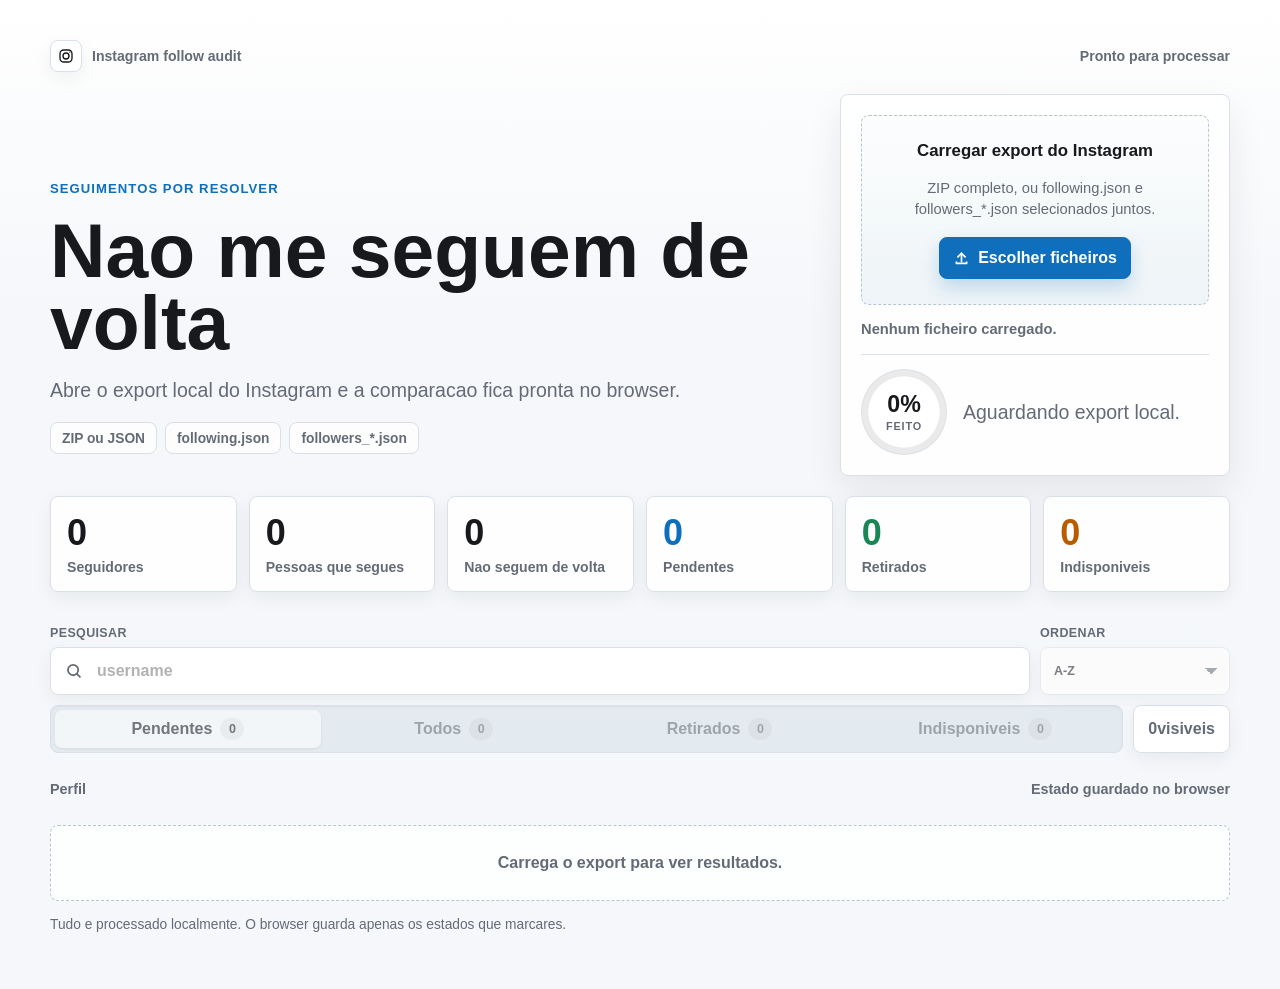
==== nao_me_seguem.html @ 1423e699 "first commit" ====
<!doctype html>
<html lang="pt">
<head>
  <meta charset="utf-8">
  <meta name="viewport" content="width=device-width, initial-scale=1">
  <title>Nao me seguem de volta</title>
  <style>
    :root {
      color-scheme: light;
      --bg: #f5f7fa;
      --surface: #ffffff;
      --surface-soft: #eef4f7;
      --text: #17191c;
      --muted: #646b76;
      --soft: #87909c;
      --border: #d9e0e7;
      --border-strong: #b8c4cf;
      --accent: #0f6fbc;
      --accent-strong: #0a5797;
      --done: #198754;
      --warning: #b85c00;
      --danger: #b42318;
      --shadow: 0 14px 36px rgba(21, 29, 38, 0.08);
      --shadow-soft: 0 6px 18px rgba(21, 29, 38, 0.06);
      --radius: 8px;
      --progress: 0%;
    }

    * {
      box-sizing: border-box;
    }

    html {
      background: var(--bg);
    }

    body {
      margin: 0;
      background:
        linear-gradient(180deg, #ffffff 0%, var(--bg) 310px),
        var(--bg);
      color: var(--text);
      font-family: -apple-system, BlinkMacSystemFont, "Segoe UI", sans-serif;
      text-rendering: optimizeLegibility;
      -webkit-font-smoothing: antialiased;
    }

    main {
      width: min(1180px, calc(100% - 32px));
      margin: 0 auto;
      padding: 22px 0 54px;
    }

    button,
    input,
    select {
      font: inherit;
    }

    button,
    a,
    input,
    select {
      -webkit-tap-highlight-color: transparent;
    }

    button:disabled,
    input:disabled,
    select:disabled {
      cursor: not-allowed;
      opacity: 0.55;
    }

    :focus-visible {
      outline: 3px solid rgba(15, 111, 188, 0.28);
      outline-offset: 3px;
    }

    header {
      display: grid;
      gap: 22px;
      padding: 18px 0 12px;
    }

    h1 {
      max-width: 780px;
      margin: 0;
      font-size: clamp(2.45rem, 6vw, 5.4rem);
      line-height: 0.94;
      letter-spacing: 0;
    }

    .topbar {
      display: flex;
      align-items: center;
      justify-content: space-between;
      gap: 14px;
      color: var(--muted);
      font-size: 0.88rem;
      font-weight: 700;
    }

    .brand {
      display: inline-flex;
      align-items: center;
      gap: 10px;
      min-width: 0;
    }

    .brand-mark {
      width: 32px;
      height: 32px;
      display: grid;
      place-items: center;
      border: 1px solid var(--border);
      border-radius: var(--radius);
      background: var(--surface);
      box-shadow: var(--shadow-soft);
    }

    .brand-mark svg,
    .input-shell svg,
    .checkmark svg,
    .icon-button svg,
    .upload-button svg {
      fill: none;
      stroke: currentColor;
      stroke-linecap: round;
      stroke-linejoin: round;
    }

    .brand-mark svg {
      width: 18px;
      height: 18px;
      stroke-width: 1.8;
      color: var(--text);
    }

    .generated {
      white-space: nowrap;
    }

    .hero-grid {
      display: grid;
      grid-template-columns: minmax(0, 1fr) minmax(300px, 390px);
      gap: 24px;
      align-items: stretch;
    }

    .hero-copy {
      min-width: 0;
      display: grid;
      align-content: end;
      gap: 18px;
      padding: 22px 0;
    }

    .eyebrow {
      margin: 0;
      color: var(--accent);
      font-size: 0.82rem;
      font-weight: 800;
      letter-spacing: 0.08em;
      text-transform: uppercase;
    }

    .subtitle {
      max-width: 700px;
      margin: 0;
      color: var(--muted);
      font-size: clamp(1.02rem, 2vw, 1.22rem);
      line-height: 1.45;
    }

    .source-strip {
      display: flex;
      flex-wrap: wrap;
      gap: 8px;
    }

    .source-pill {
      display: inline-flex;
      align-items: center;
      min-height: 32px;
      border: 1px solid var(--border);
      border-radius: var(--radius);
      padding: 0 11px;
      background: rgba(255, 255, 255, 0.78);
      color: var(--muted);
      font-size: 0.86rem;
      font-weight: 750;
    }

    .upload-panel {
      display: grid;
      gap: 14px;
      align-content: center;
      border: 1px solid var(--border);
      border-radius: var(--radius);
      padding: 20px;
      background: rgba(255, 255, 255, 0.88);
      box-shadow: var(--shadow);
    }

    .upload-zone {
      display: grid;
      place-items: center;
      gap: 12px;
      min-height: 190px;
      border: 1.5px dashed var(--border-strong);
      border-radius: var(--radius);
      padding: 22px;
      background:
        linear-gradient(180deg, rgba(255, 255, 255, 0.86), rgba(238, 244, 247, 0.72)),
        var(--surface-soft);
      text-align: center;
      transition: border-color 160ms ease, background 160ms ease;
    }

    .upload-zone.dragging {
      border-color: var(--accent);
      background:
        linear-gradient(180deg, rgba(245, 250, 255, 0.96), rgba(224, 240, 252, 0.86)),
        var(--surface-soft);
    }

    .upload-title {
      margin: 0;
      color: var(--text);
      font-size: 1.05rem;
      font-weight: 850;
    }

    .upload-note,
    .upload-status {
      margin: 0;
      color: var(--muted);
      font-size: 0.92rem;
      line-height: 1.45;
    }

    .upload-status {
      min-height: 20px;
      font-weight: 750;
    }

    .upload-status.success {
      color: var(--done);
    }

    .upload-status.error {
      color: var(--danger);
    }

    .upload-button,
    .icon-button {
      min-height: 42px;
      display: inline-flex;
      align-items: center;
      justify-content: center;
      gap: 8px;
      border: 1px solid var(--border);
      border-radius: var(--radius);
      padding: 0 13px;
      background: var(--surface);
      color: var(--muted);
      font-weight: 850;
      text-decoration: none;
      cursor: pointer;
      white-space: nowrap;
      transition: transform 150ms ease, background 150ms ease, border-color 150ms ease, color 150ms ease;
    }

    .upload-button.primary,
    .icon-button.primary {
      border-color: var(--accent);
      background: var(--accent);
      color: #ffffff;
      box-shadow: 0 8px 18px rgba(15, 111, 188, 0.22);
    }

    .upload-button:hover,
    .icon-button:hover {
      transform: translateY(-1px);
    }

    .upload-button.primary:hover,
    .upload-button.primary:focus,
    .icon-button.primary:hover,
    .icon-button.primary:focus {
      border-color: var(--accent-strong);
      background: var(--accent-strong);
    }

    .upload-button svg,
    .icon-button svg {
      width: 17px;
      height: 17px;
      stroke-width: 2;
    }

    .file-input {
      position: absolute;
      width: 1px;
      height: 1px;
      overflow: hidden;
      clip: rect(0 0 0 0);
      white-space: nowrap;
    }

    .progress-panel {
      display: grid;
      grid-template-columns: auto 1fr;
      gap: 16px;
      align-items: center;
      border-top: 1px solid var(--border);
      padding-top: 14px;
    }

    .progress-ring {
      width: 86px;
      aspect-ratio: 1;
      display: grid;
      place-items: center;
      border-radius: 50%;
      background:
        radial-gradient(circle at center, var(--surface) 0 58%, transparent 59%),
        conic-gradient(var(--accent) var(--progress), rgba(0, 0, 0, 0.08) 0);
      box-shadow: inset 0 0 0 1px var(--border);
    }

    .progress-ring strong {
      display: block;
      font-size: 1.45rem;
      line-height: 1;
      text-align: center;
    }

    .progress-ring span {
      display: block;
      margin-top: 4px;
      color: var(--muted);
      font-size: 0.68rem;
      font-weight: 850;
      text-align: center;
      text-transform: uppercase;
      letter-spacing: 0.08em;
    }

    .stats {
      display: grid;
      grid-template-columns: repeat(6, minmax(0, 1fr));
      gap: 12px;
      margin: 8px 0 20px;
    }

    .stat {
      border: 1px solid var(--border);
      border-radius: var(--radius);
      padding: 16px;
      background: rgba(255, 255, 255, 0.88);
      box-shadow: var(--shadow-soft);
    }

    .stat strong {
      display: block;
      font-size: clamp(1.55rem, 3vw, 2.25rem);
      line-height: 1.1;
      letter-spacing: 0;
    }

    .stat span {
      display: block;
      margin-top: 6px;
      color: var(--muted);
      font-size: 0.88rem;
      font-weight: 750;
    }

    .stat.pending strong {
      color: var(--accent);
    }

    .stat.done strong {
      color: var(--done);
    }

    .stat.unavailable strong {
      color: var(--warning);
    }

    .workbench {
      display: grid;
      gap: 14px;
    }

    .toolbar {
      position: sticky;
      top: 0;
      z-index: 10;
      display: grid;
      grid-template-columns: minmax(240px, 1fr) minmax(150px, 190px);
      gap: 10px;
      align-items: end;
      padding: 14px 0;
      background: rgba(245, 247, 250, 0.88);
      backdrop-filter: blur(24px) saturate(1.3);
    }

    label {
      min-width: 0;
      display: flex;
      flex-direction: column;
      gap: 7px;
      color: var(--muted);
      font-size: 0.78rem;
      font-weight: 850;
      letter-spacing: 0.03em;
      text-transform: uppercase;
    }

    .input-shell,
    select {
      width: 100%;
      min-height: 48px;
      border: 1px solid var(--border);
      border-radius: var(--radius);
      background: var(--surface);
      box-shadow: var(--shadow-soft);
    }

    .input-shell {
      display: grid;
      grid-template-columns: 22px 1fr;
      gap: 10px;
      align-items: center;
      padding: 0 14px;
    }

    .input-shell svg {
      width: 18px;
      height: 18px;
      stroke-width: 2;
      color: var(--muted);
    }

    input {
      min-width: 0;
      width: 100%;
      min-height: auto;
      border: 0;
      padding: 0;
      background: transparent;
      color: var(--text);
      font-size: 1rem;
      outline: none;
    }

    select {
      appearance: none;
      padding: 0 34px 0 13px;
      color: var(--text);
      background-image:
        linear-gradient(45deg, transparent 50%, var(--muted) 50%),
        linear-gradient(135deg, var(--muted) 50%, transparent 50%);
      background-position:
        calc(100% - 18px) 20px,
        calc(100% - 12px) 20px;
      background-size: 6px 6px, 6px 6px;
      background-repeat: no-repeat;
      font-weight: 750;
      outline: none;
    }

    .input-shell:focus-within,
    select:focus {
      border-color: var(--accent);
      box-shadow: 0 0 0 4px rgba(15, 111, 188, 0.16);
    }

    .filter-bar {
      grid-column: 1 / -1;
      display: grid;
      grid-template-columns: 1fr auto;
      gap: 10px;
      align-items: center;
    }

    .view-tabs {
      min-width: 0;
      display: grid;
      grid-template-columns: repeat(4, minmax(0, 1fr));
      min-height: 48px;
      padding: 4px;
      border: 1px solid var(--border);
      border-radius: var(--radius);
      background: rgba(226, 233, 239, 0.86);
      box-shadow: inset 0 1px 2px rgba(0, 0, 0, 0.05);
    }

    .view-tab {
      min-width: 0;
      display: flex;
      align-items: center;
      justify-content: center;
      gap: 8px;
      border: 0;
      border-radius: 7px;
      padding: 0 10px;
      background: transparent;
      color: var(--muted);
      font-weight: 850;
      cursor: pointer;
    }

    .view-tab strong {
      min-width: 24px;
      min-height: 22px;
      display: inline-flex;
      align-items: center;
      justify-content: center;
      border-radius: 999px;
      padding: 0 7px;
      background: rgba(0, 0, 0, 0.07);
      color: inherit;
      font-size: 0.78rem;
      line-height: 1;
    }

    .view-tab.active {
      background: var(--surface);
      color: var(--text);
      box-shadow: 0 1px 3px rgba(0, 0, 0, 0.12);
    }

    .visible-count {
      align-self: stretch;
      min-height: 48px;
      display: inline-flex;
      align-items: center;
      justify-content: center;
      white-space: nowrap;
      border: 1px solid var(--border);
      border-radius: var(--radius);
      padding: 0 14px;
      background: var(--surface);
      color: var(--muted);
      font-weight: 850;
      box-shadow: var(--shadow-soft);
    }

    .list-header {
      display: flex;
      align-items: center;
      justify-content: space-between;
      gap: 14px;
      color: var(--muted);
      font-size: 0.9rem;
      font-weight: 750;
    }

    .list-header span {
      white-space: nowrap;
    }

    .user-list {
      list-style: none;
      margin: 0;
      padding: 0;
      display: grid;
      gap: 8px;
    }

    .user-card {
      display: grid;
      grid-template-columns: 34px 48px minmax(0, 1fr) auto;
      gap: 12px;
      align-items: center;
      min-height: 78px;
      padding: 13px;
      background: rgba(255, 255, 255, 0.9);
      border: 1px solid var(--border);
      border-radius: var(--radius);
      box-shadow: var(--shadow-soft);
      transition: border-color 160ms ease, background 160ms ease, transform 160ms ease, opacity 160ms ease;
    }

    .user-card:hover {
      border-color: var(--border-strong);
      transform: translateY(-1px);
    }

    .user-card[hidden] {
      display: none;
    }

    .user-card.done,
    .user-card.unavailable {
      background: rgba(246, 248, 250, 0.86);
      opacity: 0.78;
    }

    .done-check {
      position: relative;
      width: 28px;
      height: 28px;
      display: grid;
      place-items: center;
      cursor: pointer;
    }

    .done-check input {
      position: absolute;
      inset: 0;
      opacity: 0;
      cursor: pointer;
    }

    .checkmark {
      width: 28px;
      height: 28px;
      display: grid;
      place-items: center;
      border: 1.5px solid var(--border-strong);
      border-radius: 50%;
      background: var(--surface);
      color: transparent;
      transition: all 160ms ease;
    }

    .checkmark svg {
      width: 18px;
      height: 18px;
      stroke-width: 2.5;
    }

    .done-check input:checked + .checkmark {
      border-color: var(--done);
      background: var(--done);
      color: #ffffff;
    }

    .avatar {
      width: 48px;
      height: 48px;
      display: grid;
      place-items: center;
      border: 1px solid hsla(var(--avatar-hue), 62%, 36%, 0.18);
      border-radius: 50%;
      background:
        linear-gradient(180deg, hsla(var(--avatar-hue), 82%, 94%, 1), hsla(var(--avatar-hue), 66%, 86%, 1));
      color: hsl(var(--avatar-hue), 58%, 30%);
      font-weight: 900;
      box-shadow: inset 0 1px 0 rgba(255, 255, 255, 0.78);
    }

    .user-main {
      min-width: 0;
      display: grid;
      gap: 6px;
    }

    .username-row,
    .meta-row {
      min-width: 0;
      display: flex;
      align-items: center;
      gap: 8px;
    }

    .user-main a {
      min-width: 0;
      overflow-wrap: anywhere;
      color: var(--text);
      font-size: 1.04rem;
      font-weight: 850;
      text-decoration: none;
    }

    .user-main a:hover,
    .user-main a:focus {
      color: var(--accent);
      text-decoration: underline;
    }

    .user-card.done .user-main a,
    .user-card.unavailable .user-main a {
      color: var(--muted);
      text-decoration: line-through;
    }

    .meta-row {
      color: var(--muted);
      font-size: 0.88rem;
      font-weight: 650;
    }

    .meta-dot {
      width: 4px;
      height: 4px;
      flex: 0 0 auto;
      border-radius: 50%;
      background: var(--soft);
    }

    .user-main .status-pill {
      flex: 0 0 auto;
      min-height: 24px;
      display: inline-flex;
      align-items: center;
      justify-content: center;
      border-radius: 999px;
      padding: 0 9px;
      background: rgba(15, 111, 188, 0.1);
      color: var(--accent);
      font-size: 0.76rem;
      font-weight: 900;
    }

    .user-card.done .user-main .status-pill {
      background: rgba(25, 135, 84, 0.12);
      color: var(--done);
    }

    .user-card.unavailable .user-main .status-pill {
      background: rgba(184, 92, 0, 0.12);
      color: var(--warning);
    }

    .actions {
      display: flex;
      justify-content: flex-end;
      gap: 8px;
    }

    .icon-button.ghost:hover,
    .icon-button.ghost:focus {
      border-color: var(--accent);
      color: var(--accent);
    }

    .user-card.unavailable .unavailable-button {
      border-color: rgba(184, 92, 0, 0.3);
      background: rgba(255, 248, 230, 0.9);
      color: var(--warning);
    }

    .empty {
      margin: 0;
      padding: 28px;
      border: 1px dashed var(--border-strong);
      border-radius: var(--radius);
      background: rgba(255, 255, 255, 0.82);
      color: var(--muted);
      font-weight: 750;
      text-align: center;
    }

    .footnote {
      margin: 0;
      color: var(--muted);
      font-size: 0.86rem;
      line-height: 1.45;
    }

    @media (prefers-color-scheme: dark) {
      :root {
        color-scheme: dark;
        --bg: #111416;
        --surface: #202427;
        --surface-soft: #242b2f;
        --text: #f4f6f8;
        --muted: #a2abb4;
        --soft: #7d8790;
        --border: rgba(255, 255, 255, 0.12);
        --border-strong: rgba(255, 255, 255, 0.22);
        --accent: #53a7ef;
        --accent-strong: #2f91df;
        --done: #32d583;
        --warning: #fdb022;
        --danger: #ff8a80;
        --shadow: 0 18px 55px rgba(0, 0, 0, 0.38);
        --shadow-soft: 0 8px 24px rgba(0, 0, 0, 0.26);
      }

      body {
        background:
          linear-gradient(180deg, #1c2124 0%, var(--bg) 300px),
          var(--bg);
      }

      .source-pill,
      .upload-panel,
      .stat,
      .user-card,
      .empty {
        background: rgba(32, 36, 39, 0.86);
      }

      .toolbar {
        background: rgba(17, 20, 22, 0.84);
      }

      .view-tabs {
        background: rgba(48, 55, 60, 0.86);
      }

      .progress-ring {
        background:
          radial-gradient(circle at center, var(--surface) 0 58%, transparent 59%),
          conic-gradient(var(--accent) var(--progress), rgba(255, 255, 255, 0.14) 0);
      }

      .upload-zone {
        background:
          linear-gradient(180deg, rgba(33, 38, 42, 0.86), rgba(28, 34, 38, 0.72)),
          var(--surface-soft);
      }

      .upload-zone.dragging {
        background:
          linear-gradient(180deg, rgba(28, 52, 73, 0.88), rgba(30, 43, 54, 0.86)),
          var(--surface-soft);
      }

      .user-card.done,
      .user-card.unavailable {
        background: rgba(31, 35, 38, 0.86);
      }
    }

    @media (prefers-reduced-motion: reduce) {
      *,
      *::before,
      *::after {
        scroll-behavior: auto !important;
        transition-duration: 0.001ms !important;
        animation-duration: 0.001ms !important;
      }
    }

    @media (max-width: 940px) {
      .hero-grid {
        grid-template-columns: 1fr;
      }

      .stats {
        grid-template-columns: repeat(3, minmax(0, 1fr));
      }
    }

    @media (max-width: 720px) {
      main {
        width: min(100% - 22px, 1180px);
        padding-top: 12px;
      }

      .topbar {
        align-items: flex-start;
        flex-direction: column;
      }

      .hero-copy {
        padding: 8px 0;
      }

      .stats {
        grid-template-columns: repeat(2, minmax(0, 1fr));
      }

      .toolbar {
        grid-template-columns: 1fr;
        padding-top: 10px;
      }

      .filter-bar {
        grid-template-columns: 1fr;
      }

      .view-tabs {
        overflow-x: auto;
        grid-template-columns: repeat(4, minmax(116px, 1fr));
      }

      .user-card {
        grid-template-columns: 34px 44px minmax(0, 1fr);
        align-items: start;
      }

      .actions {
        grid-column: 1 / -1;
        display: grid;
        grid-template-columns: 1fr 1fr;
      }

      .icon-button {
        width: 100%;
      }

      .meta-row {
        flex-wrap: wrap;
      }
    }

    @media (max-width: 430px) {
      .stats {
        grid-template-columns: 1fr;
      }

      .progress-panel {
        grid-template-columns: 1fr;
      }

      .progress-ring {
        margin: 0 auto;
      }

      .user-card {
        grid-template-columns: 32px 1fr;
      }

      .avatar {
        display: none;
      }

      .user-main {
        grid-column: 2;
      }
    }
  </style>
</head>
<body>
  <main>
    <header>
      <div class="topbar">
        <div class="brand">
          <span class="brand-mark" aria-hidden="true">
            <svg viewBox="0 0 24 24" focusable="false">
              <rect x="4" y="4" width="16" height="16" rx="5"></rect>
              <circle cx="12" cy="12" r="4"></circle>
              <path d="M17.2 6.8h.01"></path>
            </svg>
          </span>
          <span>Instagram follow audit</span>
        </div>
        <span class="generated" id="generatedAt">Pronto para processar</span>
      </div>

      <section class="hero-grid" aria-label="Resumo principal">
        <div class="hero-copy">
          <p class="eyebrow">Seguimentos por resolver</p>
          <h1>Nao me seguem de volta</h1>
          <p class="subtitle">Abre o export local do Instagram e a comparacao fica pronta no browser.</p>
          <div class="source-strip" id="sourceStrip" aria-label="Ficheiros usados">
            <span class="source-pill">ZIP ou JSON</span>
            <span class="source-pill">following.json</span>
            <span class="source-pill">followers_*.json</span>
          </div>
        </div>

        <aside class="upload-panel" aria-label="Upload local">
          <div class="upload-zone" id="dropZone">
            <input class="file-input" id="fileInput" type="file" accept=".zip,.json,application/json,application/zip,application/x-zip-compressed" multiple>
            <p class="upload-title">Carregar export do Instagram</p>
            <p class="upload-note">ZIP completo, ou following.json e followers_*.json selecionados juntos.</p>
            <button class="upload-button primary" id="uploadButton" type="button">
              <svg viewBox="0 0 20 20" aria-hidden="true" focusable="false">
                <path d="M10 13.5V3.8"></path>
                <path d="m5.8 8 4.2-4.2L14.2 8"></path>
                <path d="M4 14.2v1.6h12v-1.6"></path>
              </svg>
              <span>Escolher ficheiros</span>
            </button>
          </div>
          <p class="upload-status" id="uploadStatus" aria-live="polite">Nenhum ficheiro carregado.</p>
          <div class="progress-panel" aria-label="Progresso">
            <div class="progress-ring" aria-hidden="true">
              <div>
                <strong id="progressPercent">0%</strong>
                <span>feito</span>
              </div>
            </div>
            <p class="subtitle" id="progressText">Aguardando export local.</p>
          </div>
        </aside>
      </section>
    </header>

    <section class="stats" aria-label="Resumo">
      <div class="stat">
        <strong id="followersCount">0</strong>
        <span>Seguidores</span>
      </div>
      <div class="stat">
        <strong id="followingCount">0</strong>
        <span>Pessoas que segues</span>
      </div>
      <div class="stat">
        <strong id="resultCount">0</strong>
        <span>Nao seguem de volta</span>
      </div>
      <div class="stat pending">
        <strong id="pendingCount">0</strong>
        <span>Pendentes</span>
      </div>
      <div class="stat done">
        <strong id="doneCount">0</strong>
        <span>Retirados</span>
      </div>
      <div class="stat unavailable">
        <strong id="unavailableCount">0</strong>
        <span>Indisponiveis</span>
      </div>
    </section>

    <section class="workbench" aria-label="Lista de perfis">
      <div class="toolbar">
        <label for="search">
          Pesquisar
          <span class="input-shell">
            <svg viewBox="0 0 20 20" aria-hidden="true" focusable="false">
              <circle cx="9" cy="9" r="5.7"></circle>
              <path d="m13.2 13.2 3.4 3.4"></path>
            </svg>
            <input id="search" type="search" placeholder="username" autocomplete="off" disabled>
          </span>
        </label>

        <label for="sort">
          Ordenar
          <select id="sort" disabled>
            <option value="username">A-Z</option>
            <option value="recent">Mais recentes</option>
            <option value="oldest">Mais antigos</option>
          </select>
        </label>

        <div class="filter-bar">
          <div class="view-tabs" role="tablist" aria-label="Filtro de estado">
            <button class="view-tab active" type="button" role="tab" aria-selected="true" data-filter="pending" disabled>
              <span>Pendentes</span>
              <strong id="filterPendingCount">0</strong>
            </button>
            <button class="view-tab" type="button" role="tab" aria-selected="false" data-filter="all" disabled>
              <span>Todos</span>
              <strong id="filterAllCount">0</strong>
            </button>
            <button class="view-tab" type="button" role="tab" aria-selected="false" data-filter="done" disabled>
              <span>Retirados</span>
              <strong id="filterDoneCount">0</strong>
            </button>
            <button class="view-tab" type="button" role="tab" aria-selected="false" data-filter="unavailable" disabled>
              <span>Indisponiveis</span>
              <strong id="filterUnavailableCount">0</strong>
            </button>
          </div>
          <div class="visible-count" aria-live="polite"><span id="visibleCount">0</span> visiveis</div>
        </div>
      </div>

      <div class="list-header">
        <span>Perfil</span>
        <span>Estado guardado no browser</span>
      </div>

      <ol class="user-list" id="userList"></ol>

      <p class="empty" id="emptyState">Carrega o export para ver resultados.</p>
      <p class="footnote" id="footnote">Tudo e processado localmente. O browser guarda apenas os estados que marcares.</p>
    </section>
  </main>

  <script src="vendor/fflate.min.js"></script>
  <script>
    const DELETED_USERNAME_PREFIX = "__deleted__";
    const IG_IGNORED_PATHS = new Set(["accounts", "explore", "p", "reel", "stories", "_u"]);
    const storageKey = "naoMeSeguemEstados:v2";

    const fileInput = document.getElementById("fileInput");
    const uploadButton = document.getElementById("uploadButton");
    const dropZone = document.getElementById("dropZone");
    const uploadStatus = document.getElementById("uploadStatus");
    const generatedAt = document.getElementById("generatedAt");
    const sourceStrip = document.getElementById("sourceStrip");
    const search = document.getElementById("search");
    const sortSelect = document.getElementById("sort");
    const list = document.getElementById("userList");
    const tabs = Array.from(document.querySelectorAll(".view-tab"));
    const visibleCount = document.getElementById("visibleCount");
    const followersCount = document.getElementById("followersCount");
    const followingCount = document.getElementById("followingCount");
    const resultCount = document.getElementById("resultCount");
    const pendingCount = document.getElementById("pendingCount");
    const doneCount = document.getElementById("doneCount");
    const unavailableCount = document.getElementById("unavailableCount");
    const filterPendingCount = document.getElementById("filterPendingCount");
    const filterAllCount = document.getElementById("filterAllCount");
    const filterDoneCount = document.getElementById("filterDoneCount");
    const filterUnavailableCount = document.getElementById("filterUnavailableCount");
    const progressPercent = document.getElementById("progressPercent");
    const progressText = document.getElementById("progressText");
    const emptyState = document.getElementById("emptyState");
    const footnote = document.getElementById("footnote");
    const root = document.documentElement;

    let activeFilter = "pending";
    let savedState = readState();
    let cards = [];
    let totalResultCount = 0;

    function readState() {
      try {
        const value = JSON.parse(localStorage.getItem(storageKey));
        return value && typeof value === "object" ? value : {};
      } catch {
        return {};
      }
    }

    function writeState(state) {
      try {
        localStorage.setItem(storageKey, JSON.stringify(state));
      } catch {
        return;
      }
    }

    function setUploadStatus(message, tone) {
      uploadStatus.textContent = message;
      uploadStatus.classList.toggle("success", tone === "success");
      uploadStatus.classList.toggle("error", tone === "error");
    }

    function setControlsEnabled(enabled) {
      search.disabled = !enabled;
      sortSelect.disabled = !enabled;
      for (const tab of tabs) {
        tab.disabled = !enabled;
      }
    }

    function setSourcePills(labels) {
      sourceStrip.replaceChildren(...labels.map((label) => {
        const pill = document.createElement("span");
        pill.className = "source-pill";
        pill.textContent = label;
        return pill;
      }));
    }

    function fileBaseName(path) {
      return normalizePath(path).split("/").pop() || "";
    }

    function normalizePath(path) {
      return String(path || "").replace(/\\/g, "/").replace(/^\/+/, "");
    }

    function isZipFile(file) {
      const name = file.name.toLowerCase();
      return name.endsWith(".zip") || file.type === "application/zip" || file.type === "application/x-zip-compressed";
    }

    function isJsonFile(file) {
      return file.name.toLowerCase().endsWith(".json") || file.type === "application/json";
    }

    function isFollowersFileName(name) {
      return /^followers_\d+\.json$/i.test(name);
    }

    function isTargetInstagramJsonPath(path) {
      const normalized = normalizePath(path);
      const basename = fileBaseName(normalized);
      const isTargetName = basename.toLowerCase() === "following.json" || isFollowersFileName(basename);

      if (!isTargetName) {
        return false;
      }

      return normalized.includes("connections/followers_and_following/") ||
        normalized.includes("followers_and_following/") ||
        !normalized.includes("/");
    }

    async function filesFromUpload(fileList) {
      const files = Array.from(fileList || []);

      if (!files.length) {
        throw new Error("Nenhum ficheiro selecionado.");
      }

      const zipFiles = files.filter(isZipFile);
      if (zipFiles.length) {
        if (files.length !== 1) {
          throw new Error("Envia o ZIP sozinho, ou seleciona apenas ficheiros JSON.");
        }

        return filesFromZip(zipFiles[0]);
      }

      const jsonFiles = files.filter(isJsonFile);
      if (!jsonFiles.length) {
        throw new Error("Seleciona um ZIP do Instagram ou ficheiros JSON.");
      }

      if (jsonFiles.length !== files.length) {
        throw new Error("Remove ficheiros que nao sejam JSON.");
      }

      return Promise.all(jsonFiles.map(async (file) => ({
        path: file.webkitRelativePath || file.name,
        name: file.name,
        text: await file.text(),
      })));
    }

    async function filesFromZip(file) {
      if (!window.fflate || typeof window.fflate.unzipSync !== "function") {
        throw new Error("O leitor ZIP local nao carregou. Confirma que vendor/fflate.min.js existe.");
      }

      const bytes = new Uint8Array(await file.arrayBuffer());
      const entries = window.fflate.unzipSync(bytes, {
        filter(entry) {
          return isTargetInstagramJsonPath(entry.name);
        },
      });

      const jsonFiles = Object.entries(entries).map(([path, data]) => ({
        path,
        name: fileBaseName(path),
        text: window.fflate.strFromU8(data),
      }));

      if (!jsonFiles.length) {
        throw new Error("Nao encontrei following.json nem followers_*.json dentro do ZIP.");
      }

      return jsonFiles;
    }

    function parseJsonFile(file) {
      try {
        return JSON.parse(file.text);
      } catch {
        throw new Error(fileBaseName(file.path) + " nao e JSON valido.");
      }
    }

    function parseInstagramFiles(files) {
      const followingFiles = files.filter((file) => fileBaseName(file.path).toLowerCase() === "following.json");
      const followersFiles = files.filter((file) => isFollowersFileName(fileBaseName(file.path)));

      if (!followingFiles.length) {
        throw new Error("following.json nao encontrado.");
      }

      if (!followersFiles.length) {
        throw new Error("followers_*.json nao encontrado.");
      }

      const following = loadFollowing(parseJsonFile(followingFiles[0]));
      const followers = new Map();

      for (const file of followersFiles.sort((a, b) => normalizePath(a.path).localeCompare(normalizePath(b.path)))) {
        mergeUsers(followers, loadFollowers(parseJsonFile(file)));
      }

      const rawNotFollowingBack = Array.from(following.keys())
        .filter((username) => !followers.has(username))
        .sort((a, b) => a.localeCompare(b));
      const usernames = rawNotFollowingBack.filter((username) => !isProbablyUnavailable(username));
      const skippedUnavailableCount = rawNotFollowingBack.length - usernames.length;

      return {
        followersCount: followers.size,
        followingCount: following.size,
        users: usernames.map((username) => following.get(username)),
        skippedUnavailableCount,
        files: {
          following: followingFiles[0],
          followers: followersFiles,
        },
      };
    }

    function loadFollowers(data) {
      const followers = new Map();

      if (Array.isArray(data)) {
        mergeUsers(followers, extractUsersFromEntries(data));
      } else if (data && typeof data === "object") {
        for (const value of Object.values(data)) {
          mergeUsers(followers, extractUsersFromEntries(value));
        }
      }

      return followers;
    }

    function loadFollowing(data) {
      if (data && typeof data === "object" && !Array.isArray(data)) {
        return extractUsersFromEntries(data.relationships_following);
      }

      return extractUsersFromEntries(data);
    }

    function mergeUsers(target, source) {
      for (const [username, user] of source) {
        target.set(username, user);
      }
    }

    function extractUsersFromEntries(entries) {
      const users = new Map();

      if (!Array.isArray(entries)) {
        return users;
      }

      for (const entry of entries) {
        if (!entry || typeof entry !== "object") {
          continue;
        }

        const title = entry.title;
        const stringListData = entry.string_list_data;
        if (!Array.isArray(stringListData) || !stringListData.length) {
          continue;
        }

        for (const item of stringListData) {
          if (!item || typeof item !== "object") {
            continue;
          }

          const username = normalizeUsername(item.value, title, item.href);
          if (!username) {
            continue;
          }

          users.set(username, {
            username,
            href: profileUrl(username, item.href),
            timestamp: timestampFromItem(item),
          });
        }
      }

      return users;
    }

    function normalizeUsername(...values) {
      for (const value of values) {
        if (typeof value !== "string" || !value.trim()) {
          continue;
        }

        let raw = value.trim();
        if (raw.includes("instagram.com")) {
          raw = usernameFromUrl(raw) || "";
        }

        raw = raw.trim().replace(/^@+/, "").replace(/^\/+|\/+$/g, "");
        if (!raw) {
          continue;
        }

        raw = decodeUriComponentSafe(raw).split("?")[0].split("#")[0].replace(/^\/+|\/+$/g, "").toLowerCase();

        if (!raw || IG_IGNORED_PATHS.has(raw)) {
          continue;
        }

        return raw;
      }

      return null;
    }

    function usernameFromUrl(url) {
      try {
        const parsed = new URL(url.trim());
        if (!parsed.hostname.endsWith("instagram.com")) {
          return null;
        }

        const parts = parsed.pathname
          .split("/")
          .map((part) => decodeUriComponentSafe(part))
          .filter(Boolean);

        if (!parts.length) {
          return null;
        }

        if (parts[0] === "_u" && parts.length > 1) {
          return parts[1];
        }

        return parts[0];
      } catch {
        return null;
      }
    }

    function profileUrl(username, href) {
      if (typeof href === "string" && href.includes("instagram.com")) {
        const usernameFromHref = normalizeUsername(href);
        if (usernameFromHref === username) {
          return "https://www.instagram.com/" + encodeURIComponent(username) + "/";
        }
      }

      return "https://www.instagram.com/" + encodeURIComponent(username) + "/";
    }

    function timestampFromItem(item) {
      return Number.isInteger(item.timestamp) ? item.timestamp : null;
    }

    function decodeUriComponentSafe(value) {
      try {
        return decodeURIComponent(value);
      } catch {
        return value;
      }
    }

    function isProbablyUnavailable(username) {
      return username.startsWith(DELETED_USERNAME_PREFIX);
    }

    function avatarLabel(username) {
      for (const char of username) {
        if (/^[a-z0-9]$/i.test(char)) {
          return char.toUpperCase();
        }
      }

      return "#";
    }

    function avatarHue(username) {
      let total = 0;
      for (let index = 0; index < username.length; index += 1) {
        total += (index + 1) * username.charCodeAt(index);
      }
      return total % 360;
    }

    function formatDate(timestamp) {
      if (timestamp === null || timestamp === undefined) {
        return "Data desconhecida";
      }

      const date = new Date(timestamp * 1000);
      if (Number.isNaN(date.getTime())) {
        return "Data desconhecida";
      }

      return date.toLocaleDateString("pt-PT", {
        day: "2-digit",
        month: "2-digit",
        year: "numeric",
      });
    }

    function escapeHtml(value) {
      return String(value)
        .replaceAll("&", "&amp;")
        .replaceAll("<", "&lt;")
        .replaceAll(">", "&gt;")
        .replaceAll('"', "&quot;")
        .replaceAll("'", "&#039;");
    }

    function renderResults(dataset) {
      totalResultCount = dataset.users.length;
      followersCount.textContent = dataset.followersCount;
      followingCount.textContent = dataset.followingCount;
      resultCount.textContent = totalResultCount;
      search.value = "";
      sortSelect.value = "username";
      activeFilter = "pending";
      resetTabs();

      list.replaceChildren();
      const fragment = document.createDocumentFragment();
      dataset.users.forEach((user, index) => {
        fragment.appendChild(createUserCard(user, index + 1));
      });
      list.appendChild(fragment);
      cards = Array.from(list.querySelectorAll(".user-card"));

      setControlsEnabled(cards.length > 0);
      hydrateState();
      sortUsers();
      filterUsers();

      const followerLabel = dataset.files.followers.length === 1
        ? "1 followers_*.json"
        : dataset.files.followers.length + " followers_*.json";
      setSourcePills([
        fileBaseName(dataset.files.following.path),
        followerLabel,
        dataset.skippedUnavailableCount + " apagadas removidas",
      ]);
      generatedAt.textContent = "Processado em " + new Date().toLocaleString("pt-PT", {
        day: "2-digit",
        month: "2-digit",
        year: "numeric",
        hour: "2-digit",
        minute: "2-digit",
      });
      footnote.textContent = "Contas apagadas removidas automaticamente: " + dataset.skippedUnavailableCount + ".";
    }

    function createUserCard(user, index) {
      const li = document.createElement("li");
      const username = user.username;
      const timestamp = user.timestamp || 0;
      const href = user.href;
      li.className = "user-card";
      li.dataset.username = username;
      li.dataset.timestamp = String(timestamp);
      li.style.setProperty("--avatar-hue", avatarHue(username));

      li.innerHTML = `
        <label class="done-check">
          <input class="done-checkbox" type="checkbox" data-action="done" aria-label="Marcar @${escapeHtml(username)} como retirado">
          <span class="checkmark" aria-hidden="true">
            <svg viewBox="0 0 18 18" focusable="false">
              <path d="M4.2 9.3 7.5 12.6 13.9 5.5"></path>
            </svg>
          </span>
        </label>

        <div class="avatar" aria-hidden="true">${escapeHtml(avatarLabel(username))}</div>

        <div class="user-main">
          <div class="username-row">
            <a href="${escapeHtml(href)}" target="_blank" rel="noreferrer">@${escapeHtml(username)}</a>
            <span class="status-pill">Pendente</span>
          </div>
          <div class="meta-row">
            <span>Seguido desde ${escapeHtml(formatDate(user.timestamp))}</span>
            <span class="meta-dot" aria-hidden="true"></span>
            <span>#${index}</span>
          </div>
        </div>

        <div class="actions">
          <a class="icon-button primary" href="${escapeHtml(href)}" target="_blank" rel="noreferrer" aria-label="Abrir @${escapeHtml(username)} no Instagram">
            <svg viewBox="0 0 20 20" aria-hidden="true" focusable="false">
              <path d="M7.5 4.8h7.7v7.7"></path>
              <path d="M15 5 6.2 13.8"></path>
              <path d="M13.9 15.3H4.7V6.1"></path>
            </svg>
            <span>Abrir</span>
          </a>
          <button class="icon-button ghost unavailable-button" type="button" data-action="unavailable" aria-pressed="false">
            <svg viewBox="0 0 20 20" aria-hidden="true" focusable="false">
              <path d="M10 6.2v4.4"></path>
              <path d="M10 13.8h.01"></path>
              <path d="M10 2.9 18 17H2Z"></path>
            </svg>
            <span>Erro</span>
          </button>
        </div>
      `;

      return li;
    }

    function resetTabs() {
      for (const tab of tabs) {
        const isActive = tab.dataset.filter === activeFilter;
        tab.classList.toggle("active", isActive);
        tab.setAttribute("aria-selected", String(isActive));
      }
    }

    function stateFor(card) {
      return savedState[card.dataset.username] || "pending";
    }

    function setCardState(card, nextState) {
      const username = card.dataset.username;

      if (nextState === "pending") {
        delete savedState[username];
      } else {
        savedState[username] = nextState;
      }

      writeState(savedState);
      applyCardState(card, nextState);
      filterUsers();
    }

    function applyCardState(card, cardState) {
      card.classList.toggle("done", cardState === "done");
      card.classList.toggle("unavailable", cardState === "unavailable");

      const doneCheckbox = card.querySelector('[data-action="done"]');
      const unavailableButton = card.querySelector('[data-action="unavailable"]');
      const statusPill = card.querySelector(".status-pill");

      doneCheckbox.checked = cardState === "done";
      unavailableButton.querySelector("span").textContent = cardState === "unavailable" ? "Pendente" : "Erro";
      unavailableButton.setAttribute("aria-pressed", String(cardState === "unavailable"));

      if (cardState === "done") {
        statusPill.textContent = "Retirado";
      } else if (cardState === "unavailable") {
        statusPill.textContent = "Indisponivel";
      } else {
        statusPill.textContent = "Pendente";
      }
    }

    function hydrateState() {
      for (const card of cards) {
        applyCardState(card, stateFor(card));
      }
    }

    function counts() {
      let pending = 0;
      let done = 0;
      let unavailable = 0;

      for (const card of cards) {
        const cardState = stateFor(card);
        if (cardState === "done") {
          done += 1;
        } else if (cardState === "unavailable") {
          unavailable += 1;
        } else {
          pending += 1;
        }
      }

      return { pending, done, unavailable };
    }

    function updateSummary() {
      const current = counts();
      const finished = current.done + current.unavailable;
      const progress = totalResultCount === 0 ? 0 : Math.round((finished / totalResultCount) * 100);

      pendingCount.textContent = current.pending;
      doneCount.textContent = current.done;
      unavailableCount.textContent = current.unavailable;
      filterPendingCount.textContent = current.pending;
      filterAllCount.textContent = totalResultCount;
      filterDoneCount.textContent = current.done;
      filterUnavailableCount.textContent = current.unavailable;
      progressPercent.textContent = progress + "%";

      if (cards.length === 0 && totalResultCount === 0) {
        progressText.textContent = "Aguardando export local.";
      } else if (current.pending === 0) {
        progressText.textContent = "Nao ha perfis pendentes.";
      } else if (current.pending === 1) {
        progressText.textContent = "Ainda tens 1 perfil pendente.";
      } else {
        progressText.textContent = "Ainda tens " + current.pending + " perfis pendentes.";
      }

      root.style.setProperty("--progress", progress + "%");
    }

    function sortUsers() {
      const mode = sortSelect.value;
      const ordered = cards.slice().sort((a, b) => {
        if (mode === "recent") {
          return Number(b.dataset.timestamp) - Number(a.dataset.timestamp);
        }

        if (mode === "oldest") {
          return Number(a.dataset.timestamp) - Number(b.dataset.timestamp);
        }

        return a.dataset.username.localeCompare(b.dataset.username);
      });

      for (const card of ordered) {
        list.appendChild(card);
      }
    }

    function filterUsers() {
      const query = search.value.trim().toLowerCase();
      let visible = 0;

      for (const card of cards) {
        const username = card.dataset.username || "";
        const cardState = stateFor(card);
        const matchesQuery = username.includes(query);
        const matchesFilter =
          activeFilter === "all" ||
          (activeFilter === "pending" && cardState === "pending") ||
          (activeFilter === "done" && cardState === "done") ||
          (activeFilter === "unavailable" && cardState === "unavailable");
        const isVisible = matchesQuery && matchesFilter;

        card.hidden = !isVisible;
        if (isVisible) {
          visible += 1;
        }
      }

      visibleCount.textContent = visible;
      if (cards.length === 0) {
        emptyState.textContent = totalResultCount === 0 ? "Carrega o export para ver resultados." : "A lista esta vazia.";
      } else {
        emptyState.textContent = "Nao ha resultados para essa pesquisa ou filtro.";
      }
      emptyState.style.display = visible === 0 ? "block" : "none";
      updateSummary();
    }

    async function handleUpload(fileList) {
      setUploadStatus("A processar ficheiros localmente...", "");
      uploadButton.disabled = true;

      try {
        const files = await filesFromUpload(fileList);
        const dataset = parseInstagramFiles(files);
        renderResults(dataset);
        setUploadStatus("Resultado pronto: " + dataset.users.length + " perfis encontrados.", "success");
      } catch (error) {
        setUploadStatus(error.message || "Nao foi possivel processar os ficheiros.", "error");
      } finally {
        uploadButton.disabled = false;
        fileInput.value = "";
      }
    }

    uploadButton.addEventListener("click", () => fileInput.click());
    fileInput.addEventListener("change", () => handleUpload(fileInput.files));

    for (const eventName of ["dragenter", "dragover"]) {
      dropZone.addEventListener(eventName, (event) => {
        event.preventDefault();
        dropZone.classList.add("dragging");
      });
    }

    for (const eventName of ["dragleave", "drop"]) {
      dropZone.addEventListener(eventName, (event) => {
        event.preventDefault();
        dropZone.classList.remove("dragging");
      });
    }

    dropZone.addEventListener("drop", (event) => {
      handleUpload(event.dataTransfer.files);
    });

    list.addEventListener("click", (event) => {
      const unavailableButton = event.target.closest("button[data-action='unavailable']");
      if (!unavailableButton) {
        return;
      }

      const card = unavailableButton.closest(".user-card");
      const nextState = stateFor(card) === "unavailable" ? "pending" : "unavailable";
      setCardState(card, nextState);
    });

    list.addEventListener("change", (event) => {
      if (!event.target.matches("[data-action='done']")) {
        return;
      }

      const card = event.target.closest(".user-card");
      setCardState(card, event.target.checked ? "done" : "pending");
    });

    for (const tab of tabs) {
      tab.addEventListener("click", () => {
        activeFilter = tab.dataset.filter;
        resetTabs();
        filterUsers();
      });
    }

    search.addEventListener("input", filterUsers);
    sortSelect.addEventListener("change", () => {
      sortUsers();
      filterUsers();
    });

    updateSummary();
  </script>
</body>
</html>
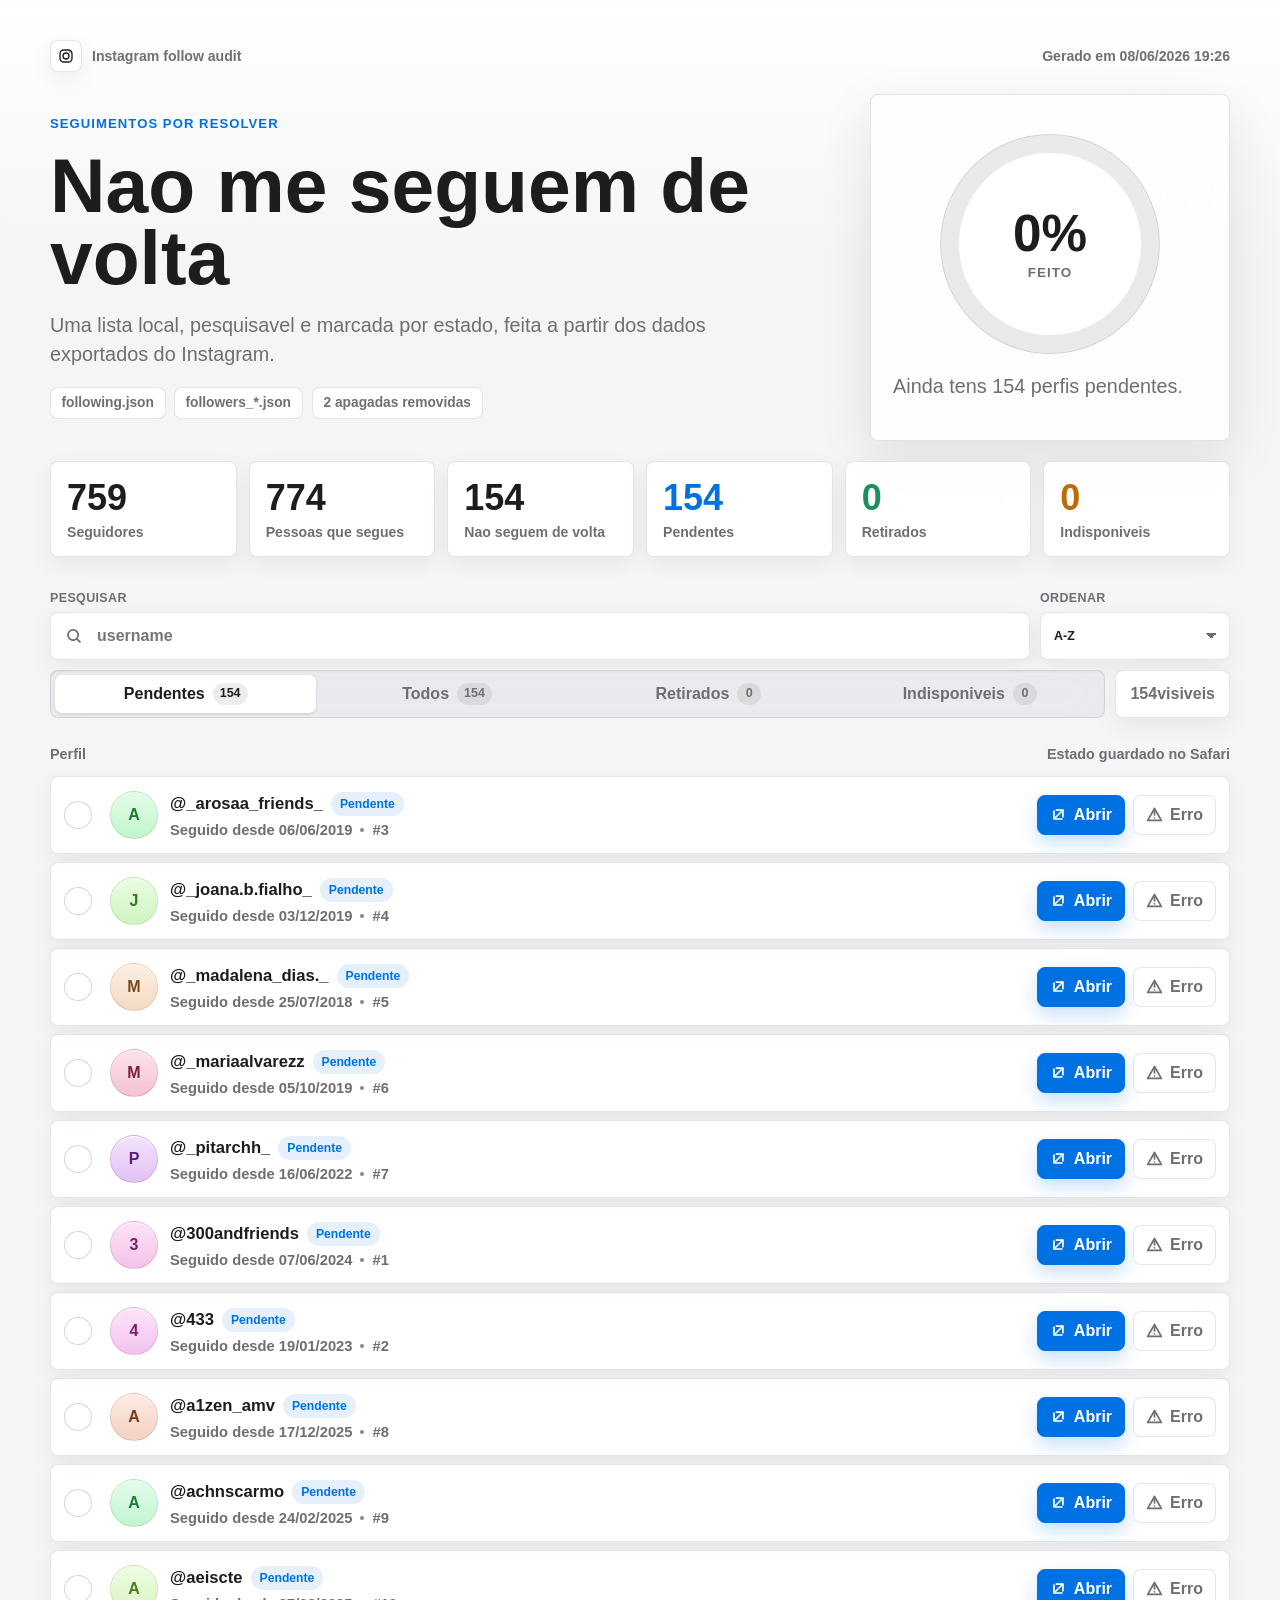
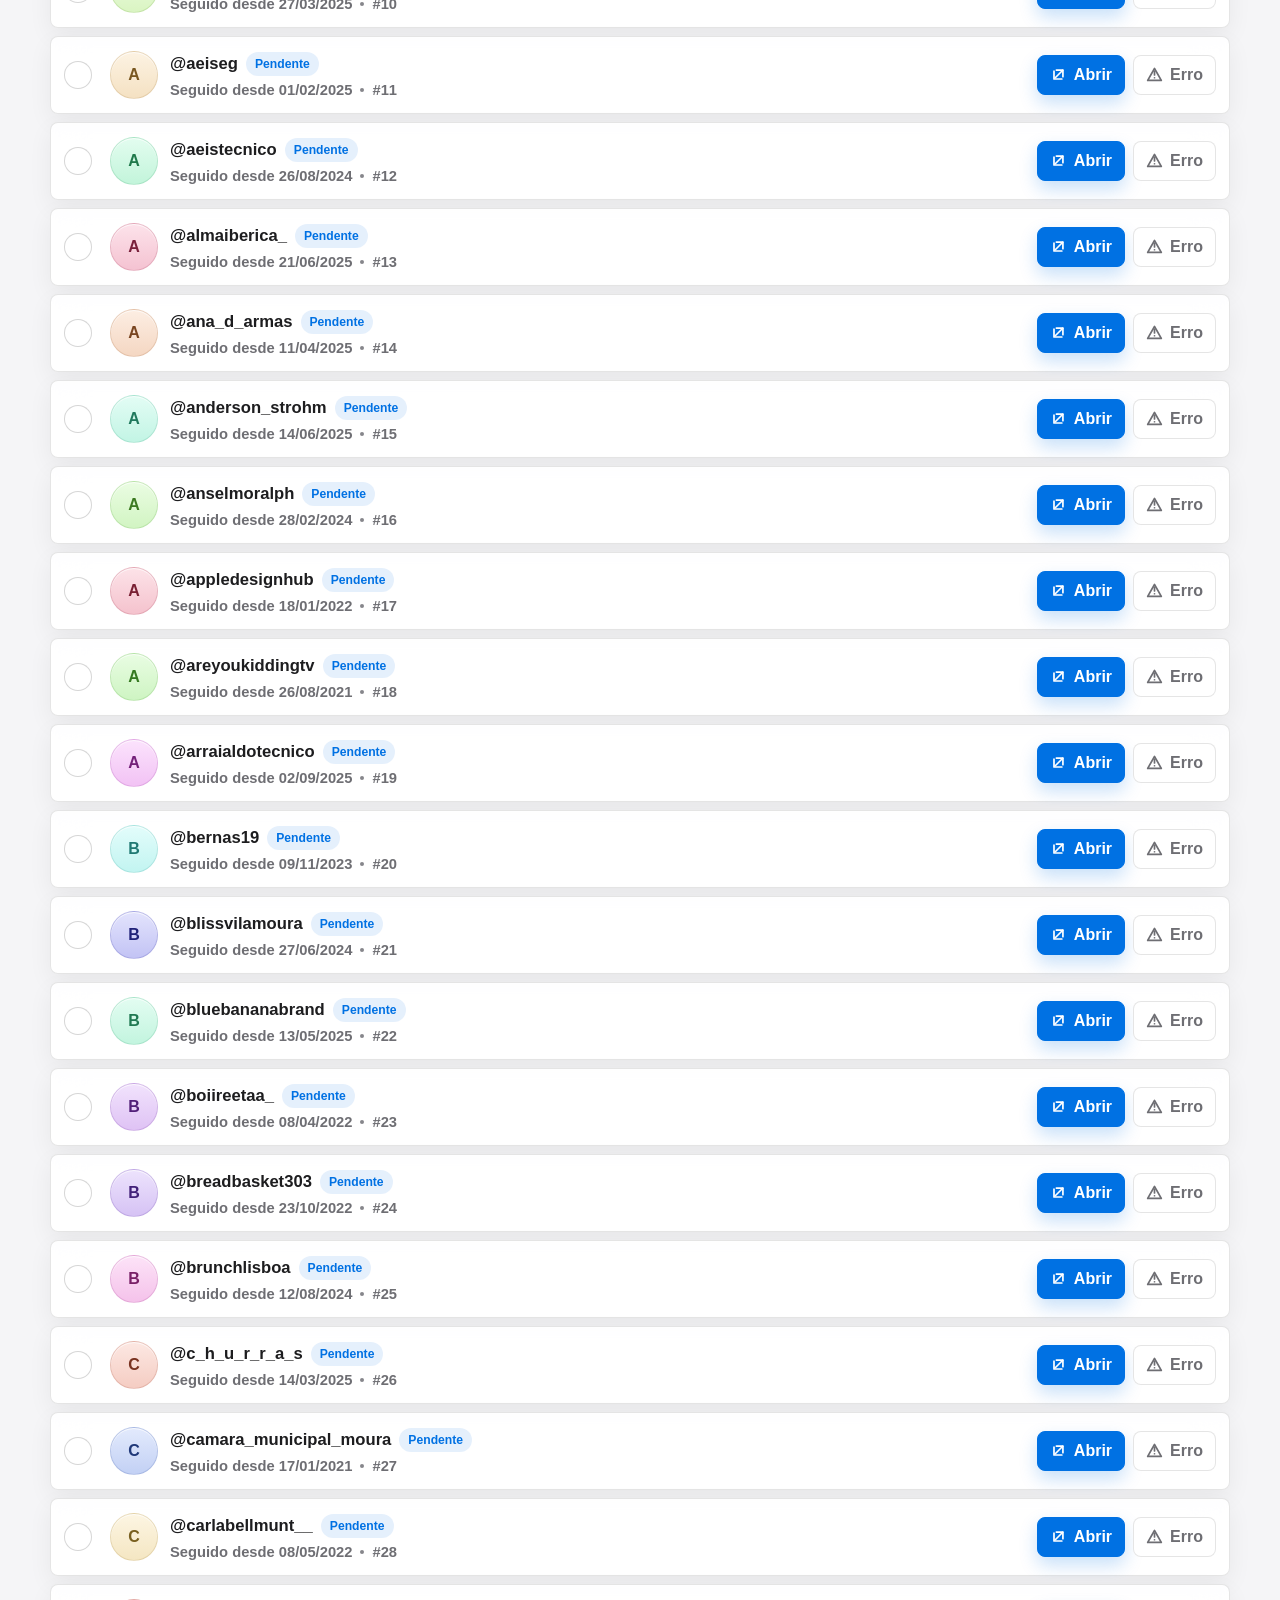
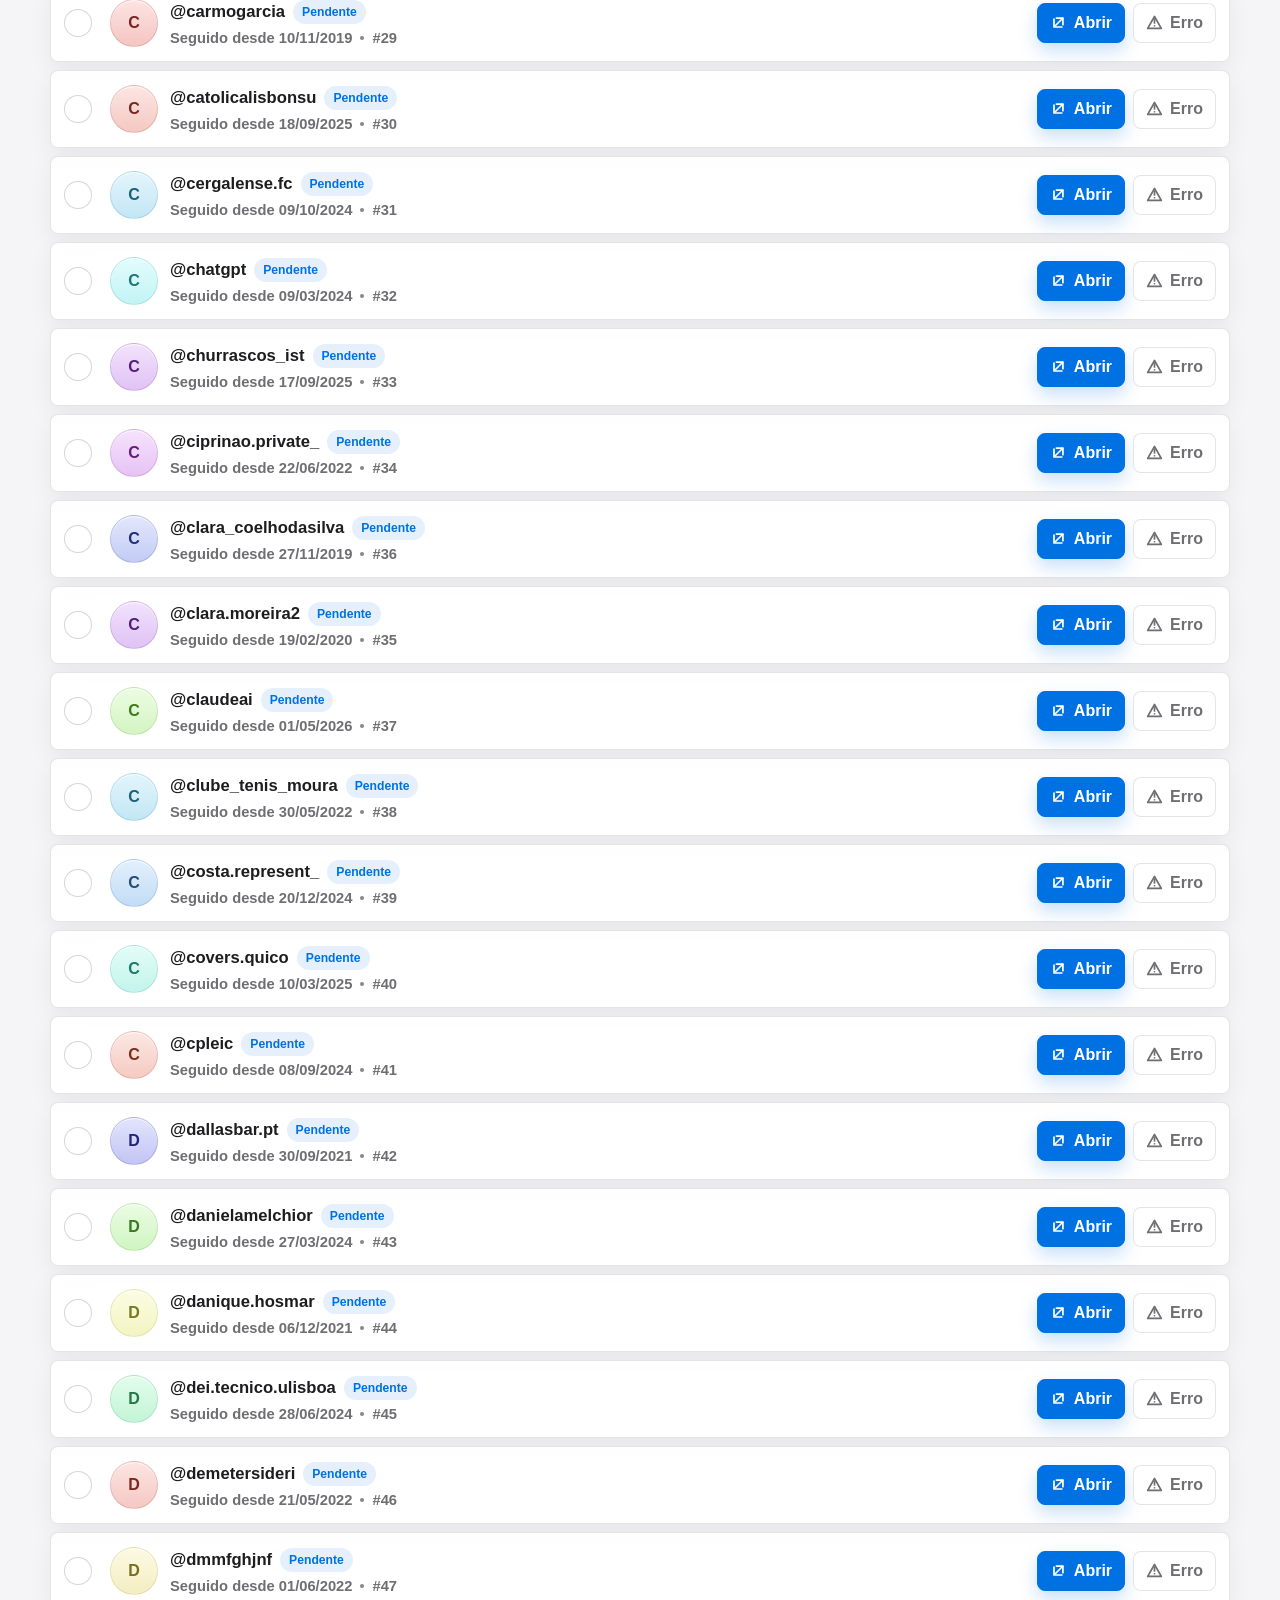
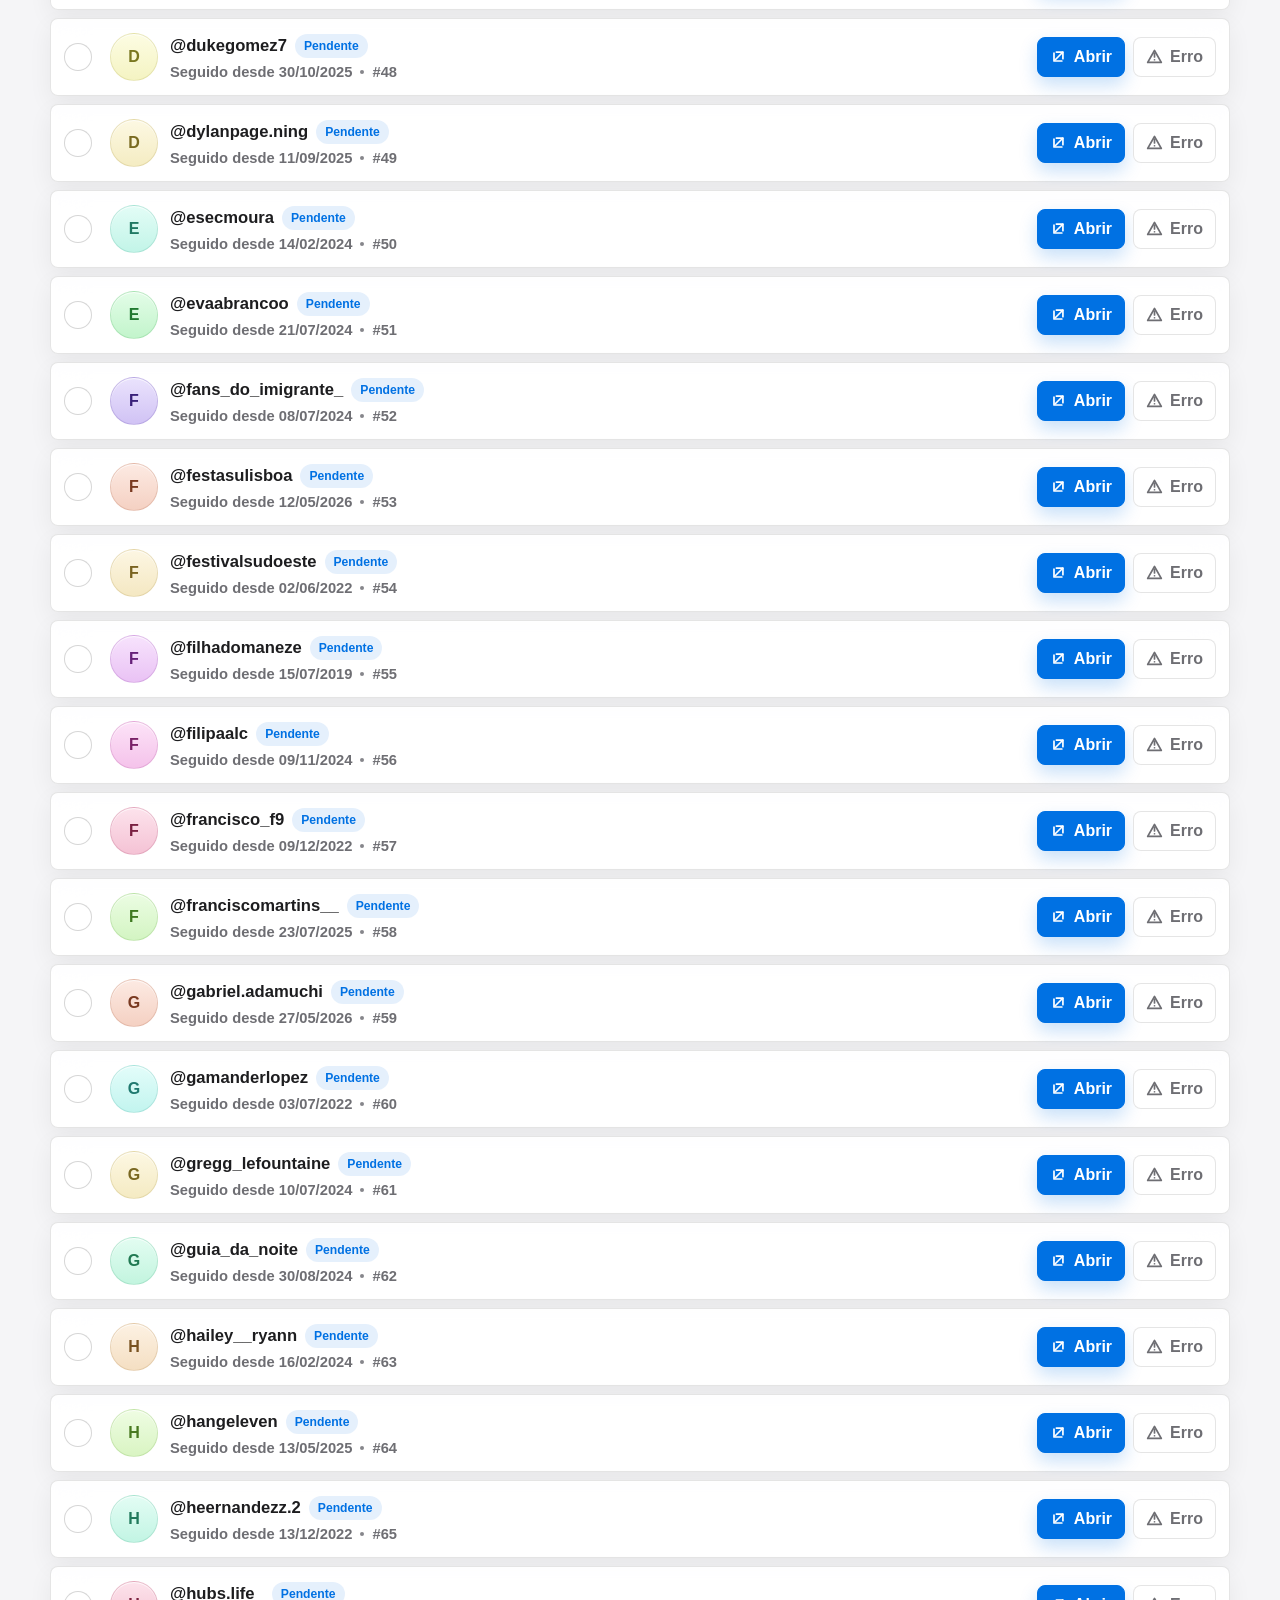
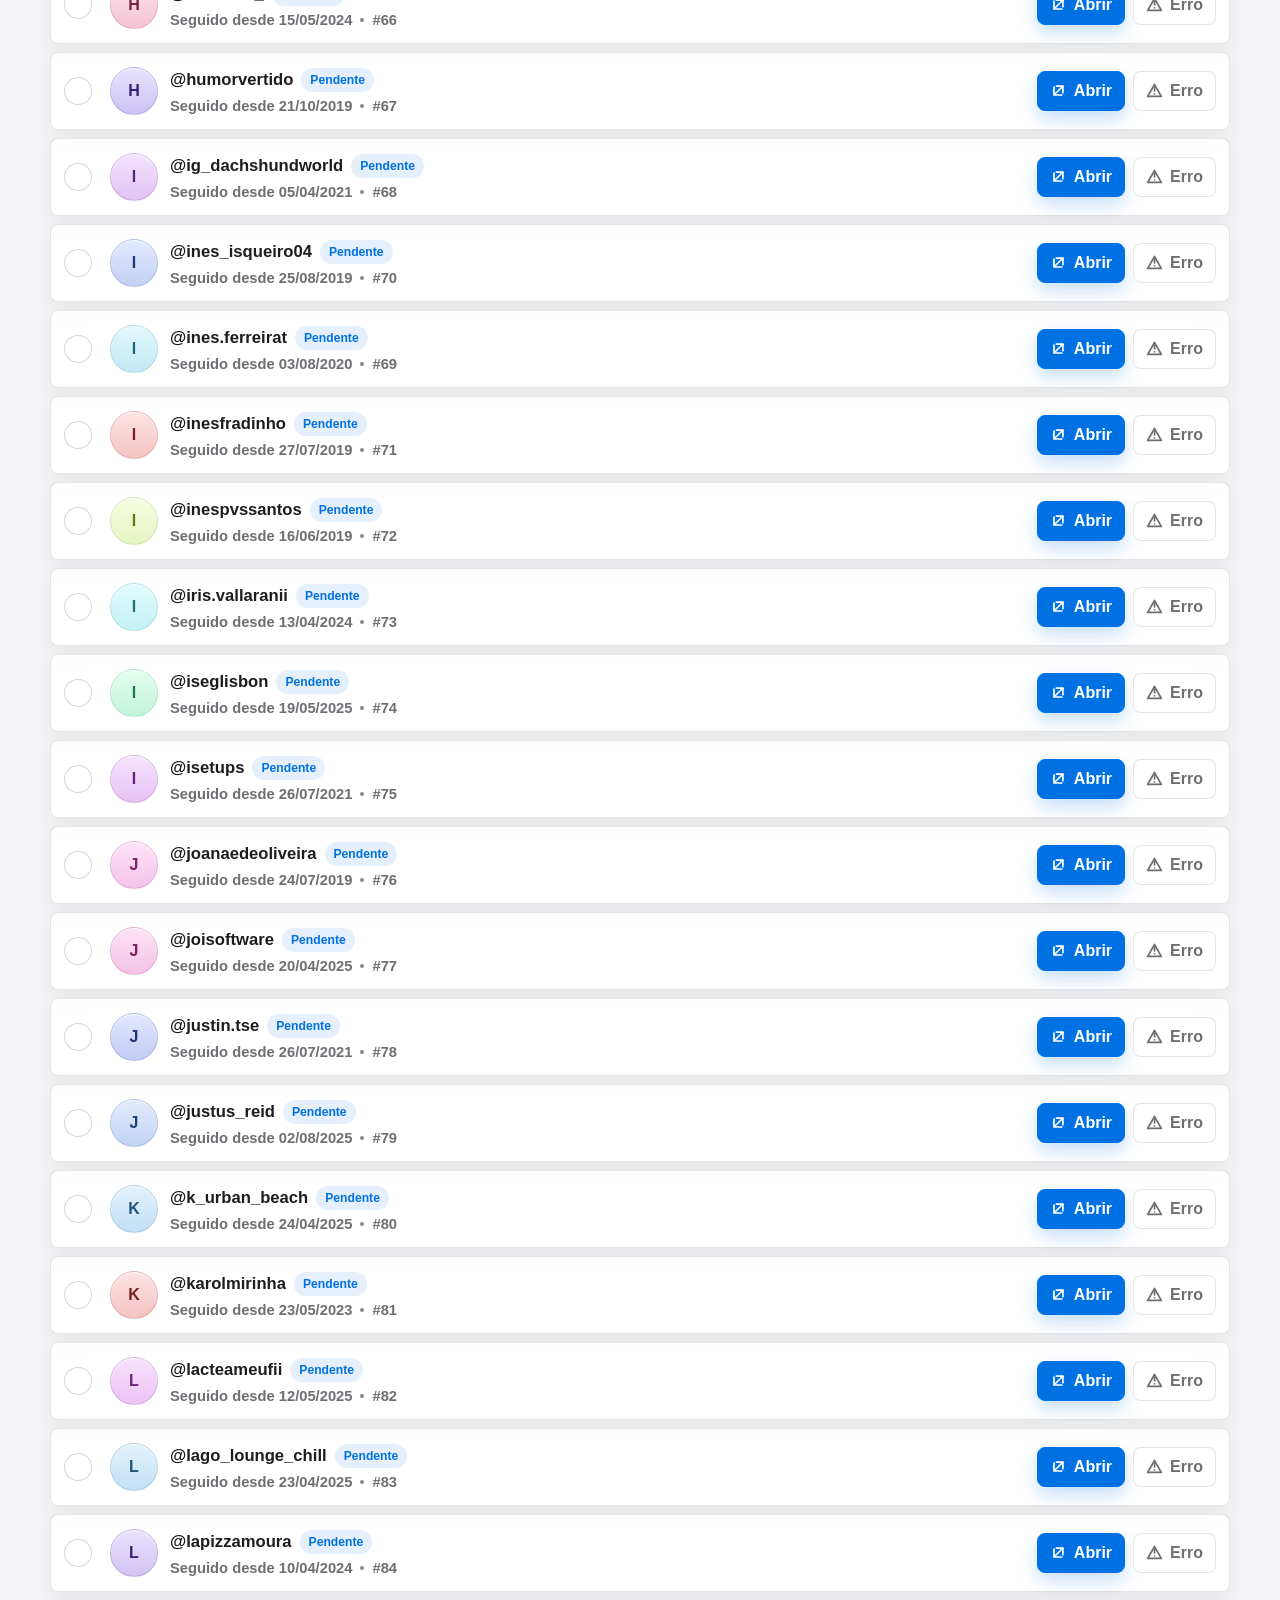
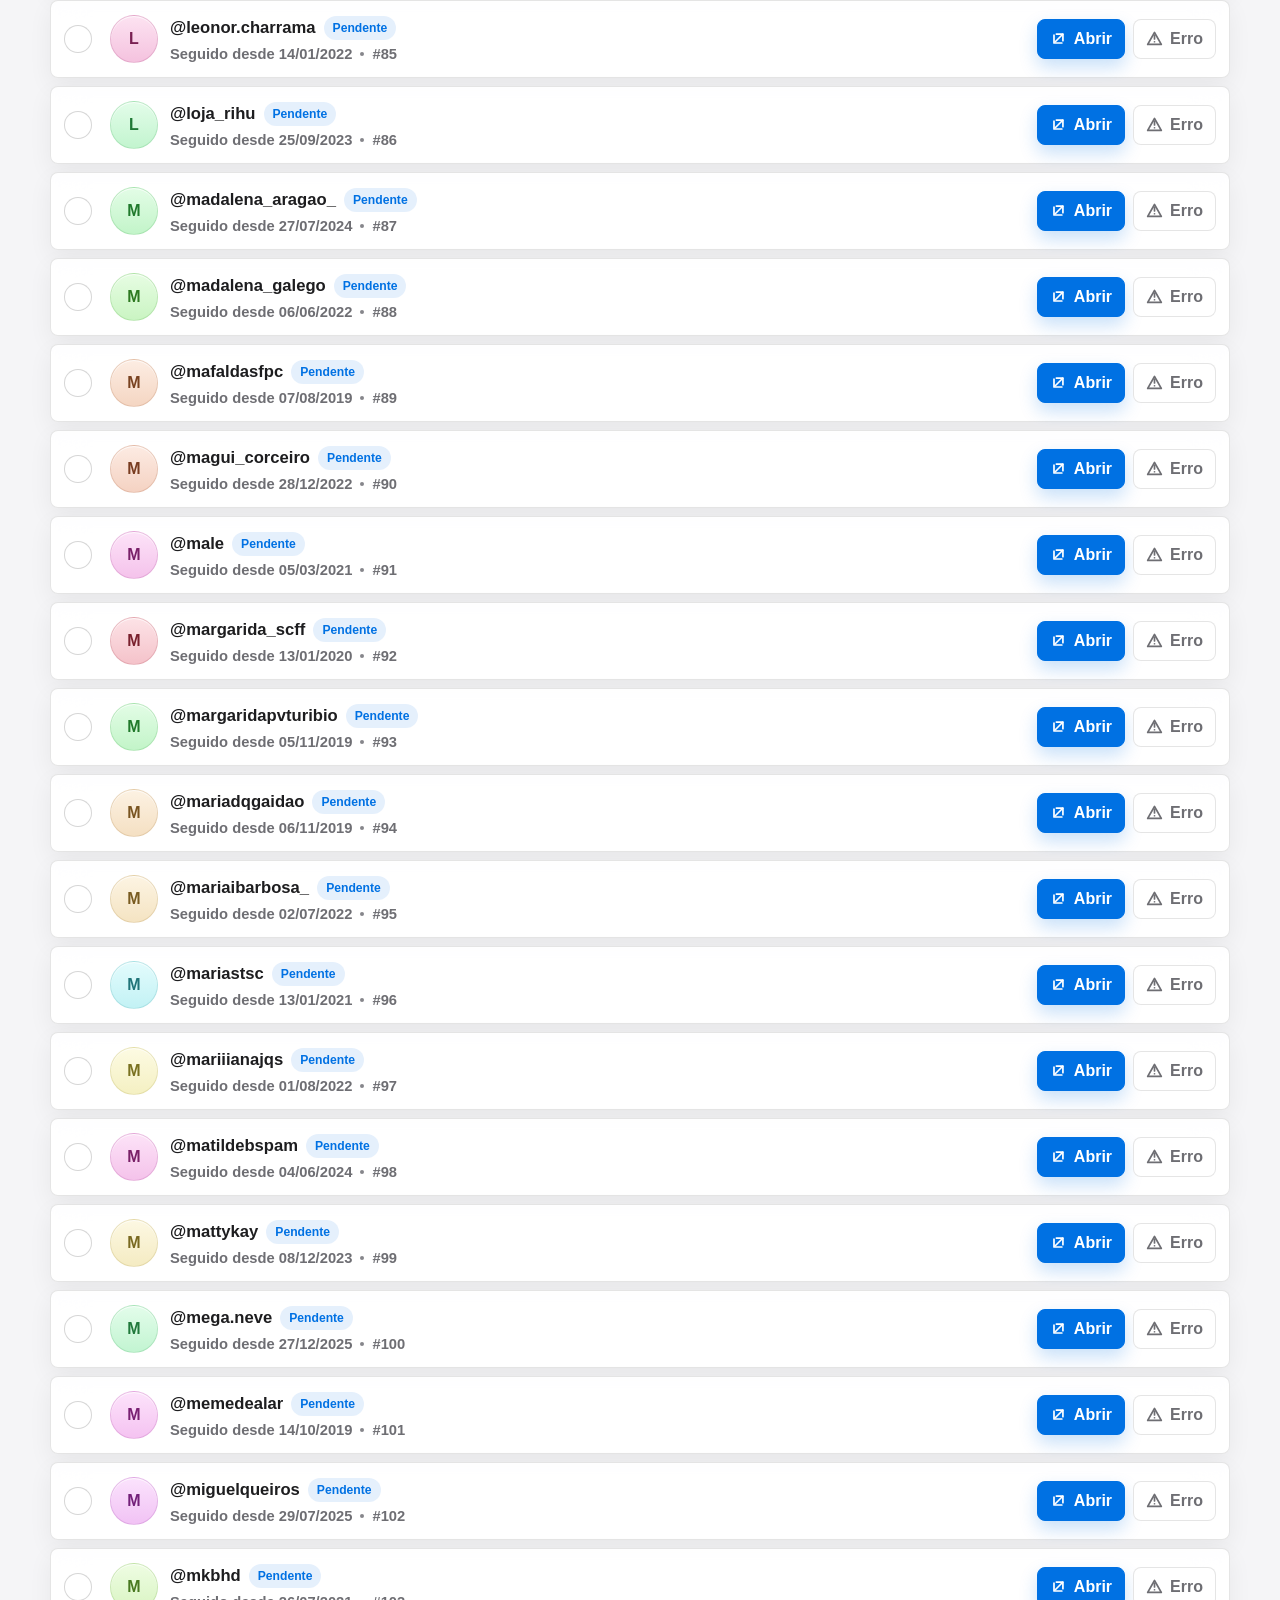
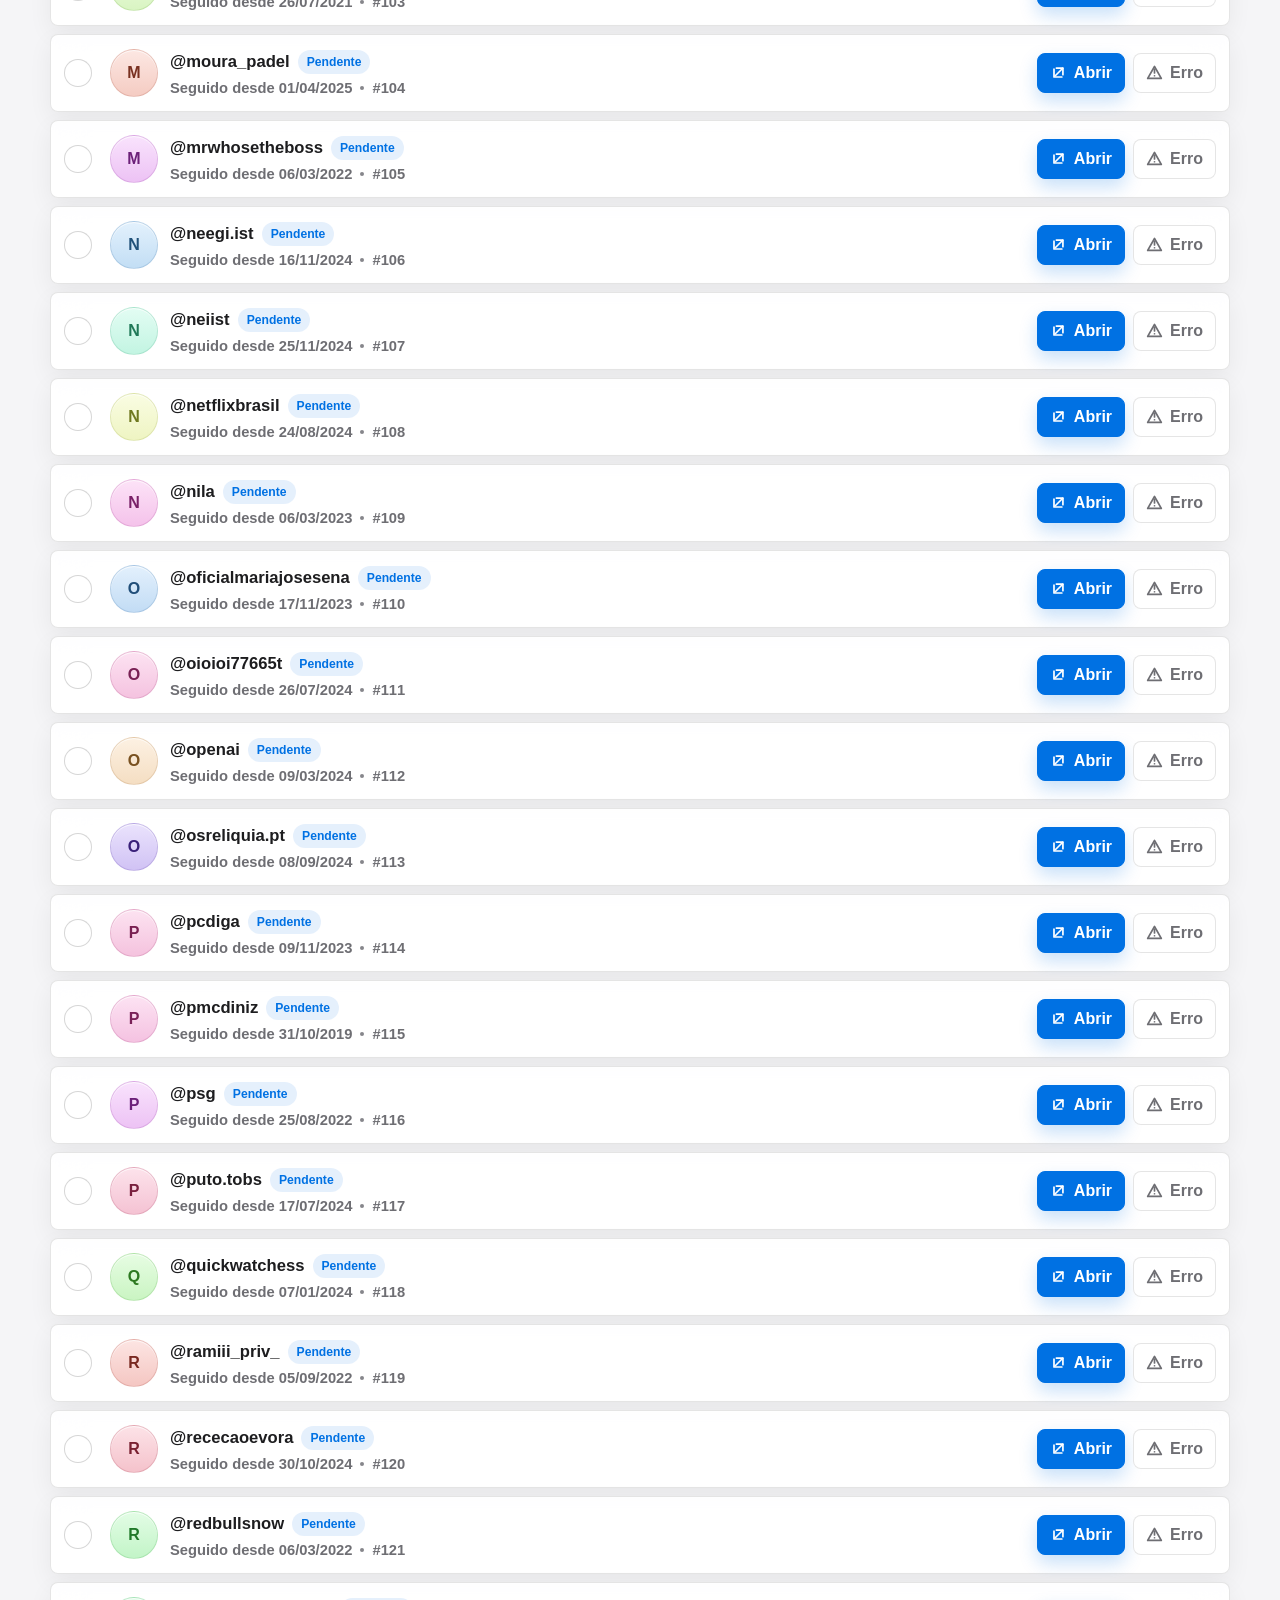
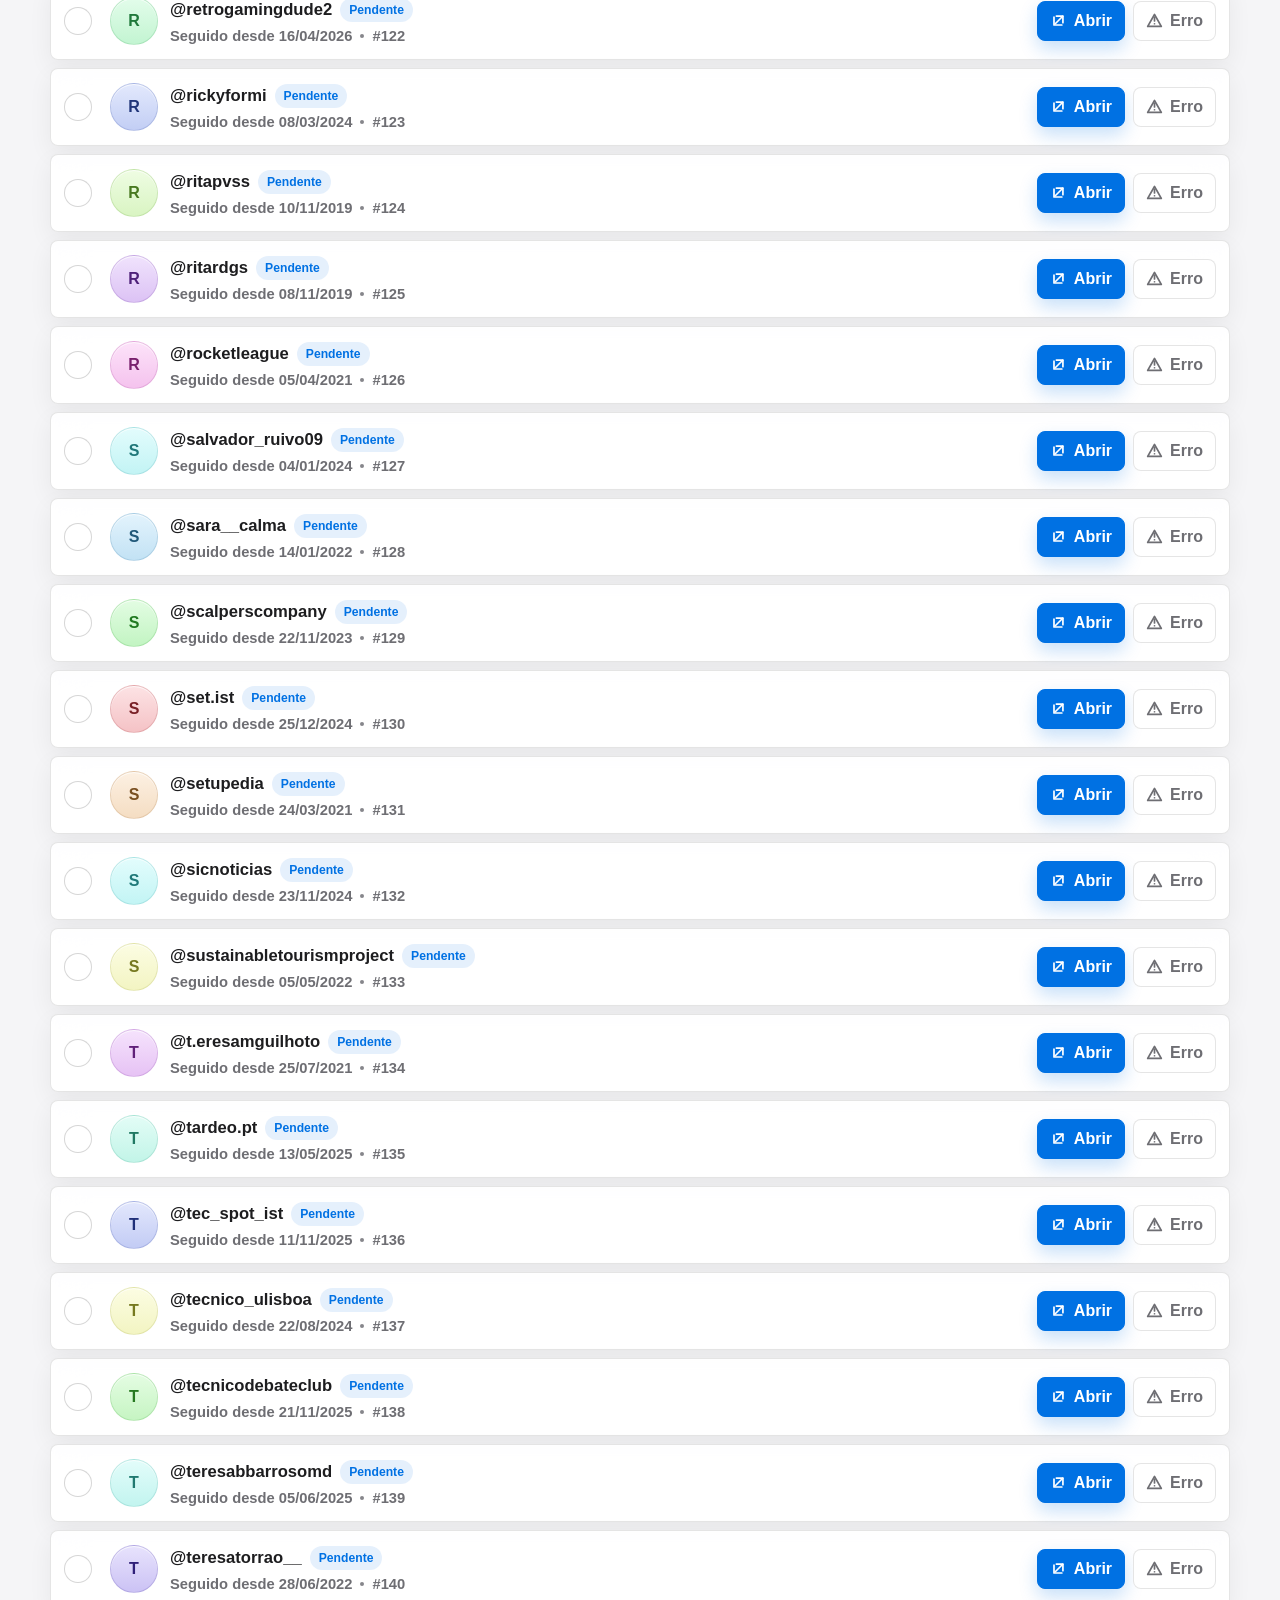
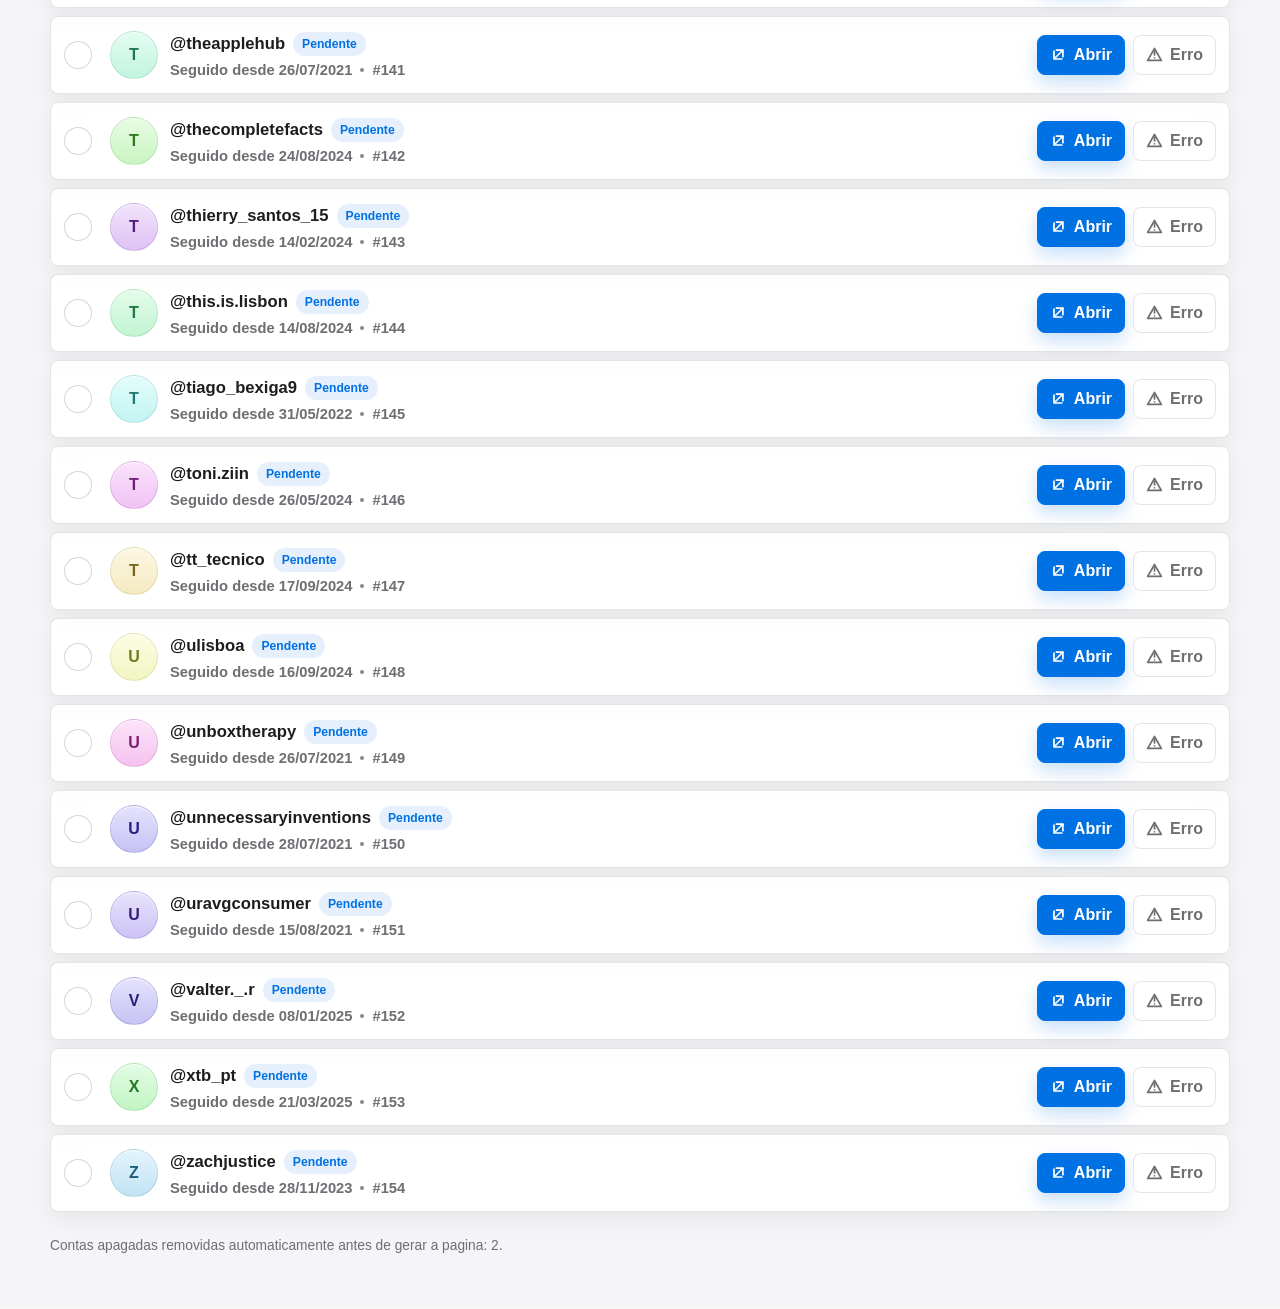
==== commit ecd72b9b: "first commit" ====
--- a/nao_me_seguem.html
+++ b/nao_me_seguem.html
@@ -7,48 +7,395 @@
   <style>
     :root {
       color-scheme: light;
-      --bg: #f5f7fa;
-      --surface: #ffffff;
-      --surface-soft: #eef4f7;
-      --text: #17191c;
-      --muted: #646b76;
-      --soft: #87909c;
-      --border: #d9e0e7;
-      --border-strong: #b8c4cf;
-      --accent: #0f6fbc;
-      --accent-strong: #0a5797;
-      --done: #198754;
-      --warning: #b85c00;
+      --bg: #f6f7f9;
+      --panel: #ffffff;
+      --text: #15171a;
+      --muted: #667085;
+      --border: #d8dde6;
+      --accent: #0f766e;
+      --accent-dark: #0b5e58;
       --danger: #b42318;
-      --shadow: 0 14px 36px rgba(21, 29, 38, 0.08);
-      --shadow-soft: 0 6px 18px rgba(21, 29, 38, 0.06);
+      --done: #027a48;
+      --warning: #b54708;
+      --shadow: 0 10px 25px rgba(16, 24, 40, 0.08);
+    }
+
+    * {
+      box-sizing: border-box;
+    }
+
+    body {
+      margin: 0;
+      font-family: -apple-system, BlinkMacSystemFont, "Segoe UI", sans-serif;
+      background: var(--bg);
+      color: var(--text);
+    }
+
+    main {
+      width: min(980px, calc(100% - 32px));
+      margin: 0 auto;
+      padding: 32px 0 48px;
+    }
+
+    header {
+      display: grid;
+      gap: 18px;
+      margin-bottom: 22px;
+    }
+
+    h1 {
+      margin: 0;
+      font-size: clamp(2rem, 5vw, 3.4rem);
+      line-height: 1;
+      letter-spacing: 0;
+    }
+
+    .subtitle {
+      margin: 0;
+      max-width: 760px;
+      color: var(--muted);
+      font-size: 1rem;
+      line-height: 1.55;
+    }
+
+    .stats {
+      display: grid;
+      grid-template-columns: repeat(4, minmax(0, 1fr));
+      gap: 12px;
+      margin: 22px 0;
+    }
+
+    .stat {
+      background: var(--panel);
+      border: 1px solid var(--border);
+      border-radius: 8px;
+      padding: 16px;
+      box-shadow: var(--shadow);
+    }
+
+    .stat strong {
+      display: block;
+      font-size: 1.9rem;
+      line-height: 1.1;
+    }
+
+    .stat span {
+      display: block;
+      margin-top: 6px;
+      color: var(--muted);
+      font-size: 0.92rem;
+    }
+
+    .toolbar {
+      position: sticky;
+      top: 0;
+      z-index: 2;
+      display: grid;
+      grid-template-columns: minmax(220px, 1fr) auto auto;
+      gap: 12px;
+      align-items: center;
+      padding: 12px 0;
+      background: rgba(246, 247, 249, 0.92);
+      backdrop-filter: blur(12px);
+    }
+
+    label {
+      display: grid;
+      gap: 7px;
+      color: var(--muted);
+      font-size: 0.9rem;
+      font-weight: 600;
+    }
+
+    input {
+      width: 100%;
+      min-height: 46px;
+      border: 1px solid var(--border);
+      border-radius: 8px;
+      padding: 0 14px;
+      font: inherit;
+      color: var(--text);
+      background: var(--panel);
+      outline: none;
+    }
+
+    input:focus {
+      border-color: var(--accent);
+      box-shadow: 0 0 0 4px rgba(15, 118, 110, 0.16);
+    }
+
+    .visible-count {
+      align-self: end;
+      min-height: 46px;
+      display: inline-flex;
+      align-items: center;
+      justify-content: center;
+      white-space: nowrap;
+      border: 1px solid var(--border);
+      border-radius: 8px;
+      padding: 0 14px;
+      background: var(--panel);
+      color: var(--muted);
+      font-weight: 700;
+    }
+
+    .view-tabs {
+      align-self: end;
+      display: inline-flex;
+      min-height: 46px;
+      border: 1px solid var(--border);
+      border-radius: 8px;
+      overflow: hidden;
+      background: var(--panel);
+    }
+
+    button {
+      font: inherit;
+    }
+
+    .view-tab {
+      border: 0;
+      border-right: 1px solid var(--border);
+      padding: 0 12px;
+      background: transparent;
+      color: var(--muted);
+      font-weight: 800;
+      cursor: pointer;
+    }
+
+    .view-tab:last-child {
+      border-right: 0;
+    }
+
+    .view-tab.active {
+      background: var(--accent);
+      color: #ffffff;
+    }
+
+    .user-list {
+      list-style: none;
+      margin: 10px 0 0;
+      padding: 0;
+      display: grid;
+      gap: 10px;
+    }
+
+    .user-card {
+      display: grid;
+      grid-template-columns: 44px 1fr auto;
+      gap: 14px;
+      align-items: center;
+      min-height: 72px;
+      padding: 12px;
+      background: var(--panel);
+      border: 1px solid var(--border);
+      border-radius: 8px;
+    }
+
+    .user-card.done,
+    .user-card.unavailable {
+      background: #f8fafc;
+    }
+
+    .user-card.done .user-main a,
+    .user-card.unavailable .user-main a {
+      color: var(--muted);
+      text-decoration: line-through;
+    }
+
+    .rank {
+      width: 38px;
+      height: 38px;
+      display: grid;
+      place-items: center;
+      border-radius: 50%;
+      background: #e8f3f1;
+      color: var(--accent-dark);
+      font-weight: 800;
+      font-size: 0.9rem;
+    }
+
+    .user-main {
+      min-width: 0;
+      display: grid;
+      gap: 4px;
+    }
+
+    .user-main a {
+      overflow-wrap: anywhere;
+      color: var(--text);
+      font-weight: 800;
+      text-decoration: none;
+    }
+
+    .user-main a:hover,
+    .user-main a:focus {
+      color: var(--accent-dark);
+      text-decoration: underline;
+    }
+
+    .user-main span {
+      color: var(--muted);
+      font-size: 0.92rem;
+    }
+
+    .open-link {
+      display: inline-flex;
+      align-items: center;
+      justify-content: center;
+      min-height: 40px;
+      border-radius: 8px;
+      padding: 0 14px;
+      background: var(--accent);
+      color: #ffffff;
+      text-decoration: none;
+      font-weight: 800;
+    }
+
+    .open-link:hover,
+    .open-link:focus {
+      background: var(--accent-dark);
+    }
+
+    .actions {
+      display: flex;
+      flex-wrap: wrap;
+      justify-content: flex-end;
+      gap: 8px;
+    }
+
+    .state-button {
+      min-height: 40px;
+      border: 1px solid var(--border);
+      border-radius: 8px;
+      padding: 0 12px;
+      background: var(--panel);
+      color: var(--muted);
+      font-weight: 800;
+      cursor: pointer;
+    }
+
+    .state-button:hover,
+    .state-button:focus {
+      border-color: var(--accent);
+      color: var(--accent-dark);
+    }
+
+    .user-card.done .done-button {
+      border-color: rgba(2, 122, 72, 0.28);
+      background: #ecfdf3;
+      color: var(--done);
+    }
+
+    .user-card.unavailable .unavailable-button {
+      border-color: rgba(180, 71, 8, 0.28);
+      background: #fffaeb;
+      color: var(--warning);
+    }
+
+    .empty {
+      display: none;
+      margin-top: 18px;
+      padding: 20px;
+      border: 1px dashed var(--border);
+      border-radius: 8px;
+      background: var(--panel);
+      color: var(--muted);
+      text-align: center;
+    }
+
+    @media (max-width: 680px) {
+      main {
+        width: min(100% - 22px, 980px);
+        padding-top: 22px;
+      }
+
+      .stats {
+        grid-template-columns: repeat(2, minmax(0, 1fr));
+      }
+
+      .toolbar {
+        grid-template-columns: 1fr;
+      }
+
+      .visible-count,
+      .view-tabs {
+        align-self: stretch;
+      }
+
+      .view-tab {
+        flex: 1;
+      }
+
+      .user-card {
+        grid-template-columns: 38px 1fr;
+      }
+
+      .open-link {
+        grid-column: 1 / -1;
+      }
+
+      .actions {
+        grid-column: 1 / -1;
+        justify-content: stretch;
+      }
+
+      .actions a,
+      .actions button {
+        flex: 1;
+      }
+    }
+  </style>
+  <style>
+    :root {
+      color-scheme: light;
+      --bg: #f5f5f7;
+      --bg-elevated: rgba(255, 255, 255, 0.78);
+      --panel: rgba(255, 255, 255, 0.92);
+      --panel-solid: #ffffff;
+      --text: #1d1d1f;
+      --muted: #6e6e73;
+      --soft: #86868b;
+      --border: rgba(0, 0, 0, 0.1);
+      --border-strong: rgba(0, 0, 0, 0.16);
+      --accent: #0071e3;
+      --accent-strong: #0057b8;
+      --done: #1d8f5f;
+      --warning: #bf6a02;
+      --shadow: 0 18px 55px rgba(0, 0, 0, 0.09);
+      --shadow-soft: 0 8px 24px rgba(0, 0, 0, 0.06);
       --radius: 8px;
       --progress: 0%;
     }
 
-    * {
-      box-sizing: border-box;
-    }
-
     html {
       background: var(--bg);
     }
 
     body {
-      margin: 0;
       background:
-        linear-gradient(180deg, #ffffff 0%, var(--bg) 310px),
+        linear-gradient(180deg, #ffffff 0%, var(--bg) 260px),
         var(--bg);
       color: var(--text);
-      font-family: -apple-system, BlinkMacSystemFont, "Segoe UI", sans-serif;
       text-rendering: optimizeLegibility;
       -webkit-font-smoothing: antialiased;
     }
 
     main {
       width: min(1180px, calc(100% - 32px));
-      margin: 0 auto;
       padding: 22px 0 54px;
+    }
+
+    header {
+      gap: 22px;
+      margin-bottom: 0;
+      padding: 18px 0 12px;
+    }
+
+    h1 {
+      max-width: 780px;
+      font-size: clamp(2.45rem, 6vw, 5.4rem);
+      line-height: 0.94;
     }
 
     button,
@@ -64,30 +411,9 @@
       -webkit-tap-highlight-color: transparent;
     }
 
-    button:disabled,
-    input:disabled,
-    select:disabled {
-      cursor: not-allowed;
-      opacity: 0.55;
-    }
-
     :focus-visible {
-      outline: 3px solid rgba(15, 111, 188, 0.28);
+      outline: 3px solid rgba(0, 113, 227, 0.32);
       outline-offset: 3px;
-    }
-
-    header {
-      display: grid;
-      gap: 22px;
-      padding: 18px 0 12px;
-    }
-
-    h1 {
-      max-width: 780px;
-      margin: 0;
-      font-size: clamp(2.45rem, 6vw, 5.4rem);
-      line-height: 0.94;
-      letter-spacing: 0;
     }
 
     .topbar {
@@ -114,15 +440,14 @@
       place-items: center;
       border: 1px solid var(--border);
       border-radius: var(--radius);
-      background: var(--surface);
+      background: var(--panel-solid);
       box-shadow: var(--shadow-soft);
     }
 
     .brand-mark svg,
     .input-shell svg,
     .checkmark svg,
-    .icon-button svg,
-    .upload-button svg {
+    .icon-button svg {
       fill: none;
       stroke: currentColor;
       stroke-linecap: round;
@@ -142,7 +467,7 @@
 
     .hero-grid {
       display: grid;
-      grid-template-columns: minmax(0, 1fr) minmax(300px, 390px);
+      grid-template-columns: minmax(0, 1fr) minmax(280px, 360px);
       gap: 24px;
       align-items: stretch;
     }
@@ -165,10 +490,9 @@
     }
 
     .subtitle {
-      max-width: 700px;
-      margin: 0;
+      max-width: 680px;
       color: var(--muted);
-      font-size: clamp(1.02rem, 2vw, 1.22rem);
+      font-size: clamp(1.02rem, 2vw, 1.24rem);
       line-height: 1.45;
     }
 
@@ -185,170 +509,57 @@
       border: 1px solid var(--border);
       border-radius: var(--radius);
       padding: 0 11px;
-      background: rgba(255, 255, 255, 0.78);
+      background: var(--panel);
       color: var(--muted);
       font-size: 0.86rem;
-      font-weight: 750;
-    }
-
-    .upload-panel {
+      font-weight: 700;
+      backdrop-filter: blur(18px);
+    }
+
+    .progress-panel {
       display: grid;
-      gap: 14px;
+      gap: 18px;
       align-content: center;
       border: 1px solid var(--border);
       border-radius: var(--radius);
-      padding: 20px;
-      background: rgba(255, 255, 255, 0.88);
+      padding: 22px;
+      background: var(--bg-elevated);
       box-shadow: var(--shadow);
-    }
-
-    .upload-zone {
-      display: grid;
-      place-items: center;
-      gap: 12px;
-      min-height: 190px;
-      border: 1.5px dashed var(--border-strong);
-      border-radius: var(--radius);
-      padding: 22px;
-      background:
-        linear-gradient(180deg, rgba(255, 255, 255, 0.86), rgba(238, 244, 247, 0.72)),
-        var(--surface-soft);
-      text-align: center;
-      transition: border-color 160ms ease, background 160ms ease;
-    }
-
-    .upload-zone.dragging {
-      border-color: var(--accent);
-      background:
-        linear-gradient(180deg, rgba(245, 250, 255, 0.96), rgba(224, 240, 252, 0.86)),
-        var(--surface-soft);
-    }
-
-    .upload-title {
-      margin: 0;
-      color: var(--text);
-      font-size: 1.05rem;
-      font-weight: 850;
-    }
-
-    .upload-note,
-    .upload-status {
-      margin: 0;
-      color: var(--muted);
-      font-size: 0.92rem;
-      line-height: 1.45;
-    }
-
-    .upload-status {
-      min-height: 20px;
-      font-weight: 750;
-    }
-
-    .upload-status.success {
-      color: var(--done);
-    }
-
-    .upload-status.error {
-      color: var(--danger);
-    }
-
-    .upload-button,
-    .icon-button {
-      min-height: 42px;
-      display: inline-flex;
-      align-items: center;
-      justify-content: center;
-      gap: 8px;
-      border: 1px solid var(--border);
-      border-radius: var(--radius);
-      padding: 0 13px;
-      background: var(--surface);
-      color: var(--muted);
-      font-weight: 850;
-      text-decoration: none;
-      cursor: pointer;
-      white-space: nowrap;
-      transition: transform 150ms ease, background 150ms ease, border-color 150ms ease, color 150ms ease;
-    }
-
-    .upload-button.primary,
-    .icon-button.primary {
-      border-color: var(--accent);
-      background: var(--accent);
-      color: #ffffff;
-      box-shadow: 0 8px 18px rgba(15, 111, 188, 0.22);
-    }
-
-    .upload-button:hover,
-    .icon-button:hover {
-      transform: translateY(-1px);
-    }
-
-    .upload-button.primary:hover,
-    .upload-button.primary:focus,
-    .icon-button.primary:hover,
-    .icon-button.primary:focus {
-      border-color: var(--accent-strong);
-      background: var(--accent-strong);
-    }
-
-    .upload-button svg,
-    .icon-button svg {
-      width: 17px;
-      height: 17px;
-      stroke-width: 2;
-    }
-
-    .file-input {
-      position: absolute;
-      width: 1px;
-      height: 1px;
-      overflow: hidden;
-      clip: rect(0 0 0 0);
-      white-space: nowrap;
-    }
-
-    .progress-panel {
-      display: grid;
-      grid-template-columns: auto 1fr;
-      gap: 16px;
-      align-items: center;
-      border-top: 1px solid var(--border);
-      padding-top: 14px;
+      backdrop-filter: blur(28px) saturate(1.35);
     }
 
     .progress-ring {
-      width: 86px;
+      width: min(220px, 100%);
       aspect-ratio: 1;
+      margin: 0 auto;
       display: grid;
       place-items: center;
       border-radius: 50%;
       background:
-        radial-gradient(circle at center, var(--surface) 0 58%, transparent 59%),
+        radial-gradient(circle at center, var(--panel-solid) 0 58%, transparent 59%),
         conic-gradient(var(--accent) var(--progress), rgba(0, 0, 0, 0.08) 0);
       box-shadow: inset 0 0 0 1px var(--border);
     }
 
     .progress-ring strong {
       display: block;
-      font-size: 1.45rem;
+      font-size: clamp(2.1rem, 5vw, 3.2rem);
       line-height: 1;
       text-align: center;
     }
 
     .progress-ring span {
       display: block;
-      margin-top: 4px;
+      margin-top: 6px;
       color: var(--muted);
-      font-size: 0.68rem;
-      font-weight: 850;
+      font-size: 0.84rem;
+      font-weight: 800;
       text-align: center;
       text-transform: uppercase;
       letter-spacing: 0.08em;
     }
 
     .stats {
-      display: grid;
       grid-template-columns: repeat(6, minmax(0, 1fr));
       gap: 12px;
       margin: 8px 0 20px;
@@ -358,23 +569,20 @@
       border: 1px solid var(--border);
       border-radius: var(--radius);
       padding: 16px;
-      background: rgba(255, 255, 255, 0.88);
+      background: var(--panel);
       box-shadow: var(--shadow-soft);
+      backdrop-filter: blur(22px);
     }
 
     .stat strong {
-      display: block;
       font-size: clamp(1.55rem, 3vw, 2.25rem);
-      line-height: 1.1;
       letter-spacing: 0;
     }
 
     .stat span {
-      display: block;
-      margin-top: 6px;
       color: var(--muted);
       font-size: 0.88rem;
-      font-weight: 750;
+      font-weight: 700;
     }
 
     .stat.pending strong {
@@ -395,15 +603,12 @@
     }
 
     .toolbar {
-      position: sticky;
-      top: 0;
       z-index: 10;
-      display: grid;
       grid-template-columns: minmax(240px, 1fr) minmax(150px, 190px);
       gap: 10px;
       align-items: end;
       padding: 14px 0;
-      background: rgba(245, 247, 250, 0.88);
+      background: rgba(245, 245, 247, 0.84);
       backdrop-filter: blur(24px) saturate(1.3);
     }
 
@@ -414,7 +619,7 @@
       gap: 7px;
       color: var(--muted);
       font-size: 0.78rem;
-      font-weight: 850;
+      font-weight: 800;
       letter-spacing: 0.03em;
       text-transform: uppercase;
     }
@@ -425,7 +630,7 @@
       min-height: 48px;
       border: 1px solid var(--border);
       border-radius: var(--radius);
-      background: var(--surface);
+      background: var(--panel-solid);
       box-shadow: var(--shadow-soft);
     }
 
@@ -475,7 +680,7 @@
     .input-shell:focus-within,
     select:focus {
       border-color: var(--accent);
-      box-shadow: 0 0 0 4px rgba(15, 111, 188, 0.16);
+      box-shadow: 0 0 0 4px rgba(0, 113, 227, 0.16);
     }
 
     .filter-bar {
@@ -494,8 +699,9 @@
       padding: 4px;
       border: 1px solid var(--border);
       border-radius: var(--radius);
-      background: rgba(226, 233, 239, 0.86);
+      background: rgba(232, 232, 237, 0.82);
       box-shadow: inset 0 1px 2px rgba(0, 0, 0, 0.05);
+      backdrop-filter: blur(20px);
     }
 
     .view-tab {
@@ -528,9 +734,9 @@
     }
 
     .view-tab.active {
-      background: var(--surface);
+      background: var(--panel-solid);
       color: var(--text);
-      box-shadow: 0 1px 3px rgba(0, 0, 0, 0.12);
+      box-shadow: 0 1px 3px rgba(0, 0, 0, 0.13);
     }
 
     .visible-count {
@@ -543,9 +749,9 @@
       border: 1px solid var(--border);
       border-radius: var(--radius);
       padding: 0 14px;
-      background: var(--surface);
+      background: var(--panel-solid);
       color: var(--muted);
-      font-weight: 850;
+      font-weight: 800;
       box-shadow: var(--shadow-soft);
     }
 
@@ -564,24 +770,20 @@
     }
 
     .user-list {
-      list-style: none;
       margin: 0;
-      padding: 0;
-      display: grid;
       gap: 8px;
     }
 
     .user-card {
-      display: grid;
       grid-template-columns: 34px 48px minmax(0, 1fr) auto;
       gap: 12px;
-      align-items: center;
       min-height: 78px;
       padding: 13px;
-      background: rgba(255, 255, 255, 0.9);
+      background: var(--panel);
       border: 1px solid var(--border);
       border-radius: var(--radius);
       box-shadow: var(--shadow-soft);
+      backdrop-filter: blur(18px);
       transition: border-color 160ms ease, background 160ms ease, transform 160ms ease, opacity 160ms ease;
     }
 
@@ -596,7 +798,7 @@
 
     .user-card.done,
     .user-card.unavailable {
-      background: rgba(246, 248, 250, 0.86);
+      background: rgba(248, 248, 250, 0.84);
       opacity: 0.78;
     }
 
@@ -623,7 +825,7 @@
       place-items: center;
       border: 1.5px solid var(--border-strong);
       border-radius: 50%;
-      background: var(--surface);
+      background: var(--panel-solid);
       color: transparent;
       transition: all 160ms ease;
     }
@@ -648,15 +850,13 @@
       border: 1px solid hsla(var(--avatar-hue), 62%, 36%, 0.18);
       border-radius: 50%;
       background:
-        linear-gradient(180deg, hsla(var(--avatar-hue), 82%, 94%, 1), hsla(var(--avatar-hue), 66%, 86%, 1));
+        linear-gradient(180deg, hsla(var(--avatar-hue), 85%, 94%, 1), hsla(var(--avatar-hue), 70%, 86%, 1));
       color: hsl(var(--avatar-hue), 58%, 30%);
       font-weight: 900;
       box-shadow: inset 0 1px 0 rgba(255, 255, 255, 0.78);
     }
 
     .user-main {
-      min-width: 0;
-      display: grid;
       gap: 6px;
     }
 
@@ -711,19 +911,19 @@
       justify-content: center;
       border-radius: 999px;
       padding: 0 9px;
-      background: rgba(15, 111, 188, 0.1);
+      background: rgba(0, 113, 227, 0.1);
       color: var(--accent);
       font-size: 0.76rem;
       font-weight: 900;
     }
 
     .user-card.done .user-main .status-pill {
-      background: rgba(25, 135, 84, 0.12);
+      background: rgba(29, 143, 95, 0.12);
       color: var(--done);
     }
 
     .user-card.unavailable .user-main .status-pill {
-      background: rgba(184, 92, 0, 0.12);
+      background: rgba(191, 106, 2, 0.12);
       color: var(--warning);
     }
 
@@ -733,6 +933,47 @@
       gap: 8px;
     }
 
+    .icon-button {
+      min-height: 40px;
+      display: inline-flex;
+      align-items: center;
+      justify-content: center;
+      gap: 7px;
+      border: 1px solid var(--border);
+      border-radius: var(--radius);
+      padding: 0 12px;
+      background: var(--panel-solid);
+      color: var(--muted);
+      font-weight: 850;
+      text-decoration: none;
+      cursor: pointer;
+      white-space: nowrap;
+      transition: transform 150ms ease, background 150ms ease, border-color 150ms ease, color 150ms ease;
+    }
+
+    .icon-button svg {
+      width: 17px;
+      height: 17px;
+      stroke-width: 2;
+    }
+
+    .icon-button:hover {
+      transform: translateY(-1px);
+    }
+
+    .icon-button.primary {
+      border-color: var(--accent);
+      background: var(--accent);
+      color: #ffffff;
+      box-shadow: 0 8px 18px rgba(0, 113, 227, 0.22);
+    }
+
+    .icon-button.primary:hover,
+    .icon-button.primary:focus {
+      background: var(--accent-strong);
+      border-color: var(--accent-strong);
+    }
+
     .icon-button.ghost:hover,
     .icon-button.ghost:focus {
       border-color: var(--accent);
@@ -740,24 +981,22 @@
     }
 
     .user-card.unavailable .unavailable-button {
-      border-color: rgba(184, 92, 0, 0.3);
+      border-color: rgba(191, 106, 2, 0.3);
       background: rgba(255, 248, 230, 0.9);
       color: var(--warning);
     }
 
     .empty {
-      margin: 0;
       padding: 28px;
       border: 1px dashed var(--border-strong);
       border-radius: var(--radius);
-      background: rgba(255, 255, 255, 0.82);
+      background: var(--panel);
       color: var(--muted);
       font-weight: 750;
-      text-align: center;
     }
 
     .footnote {
-      margin: 0;
+      margin: 10px 0 0;
       color: var(--muted);
       font-size: 0.86rem;
       line-height: 1.45;
@@ -766,66 +1005,46 @@
     @media (prefers-color-scheme: dark) {
       :root {
         color-scheme: dark;
-        --bg: #111416;
-        --surface: #202427;
-        --surface-soft: #242b2f;
-        --text: #f4f6f8;
-        --muted: #a2abb4;
-        --soft: #7d8790;
+        --bg: #101012;
+        --bg-elevated: rgba(38, 38, 41, 0.72);
+        --panel: rgba(30, 30, 32, 0.82);
+        --panel-solid: #1f1f22;
+        --text: #f5f5f7;
+        --muted: #a1a1a6;
+        --soft: #77777d;
         --border: rgba(255, 255, 255, 0.12);
         --border-strong: rgba(255, 255, 255, 0.22);
-        --accent: #53a7ef;
-        --accent-strong: #2f91df;
+        --accent: #2997ff;
+        --accent-strong: #0a84ff;
         --done: #32d583;
         --warning: #fdb022;
-        --danger: #ff8a80;
         --shadow: 0 18px 55px rgba(0, 0, 0, 0.38);
         --shadow-soft: 0 8px 24px rgba(0, 0, 0, 0.26);
       }
 
       body {
         background:
-          linear-gradient(180deg, #1c2124 0%, var(--bg) 300px),
+          linear-gradient(180deg, #1c1c1e 0%, var(--bg) 290px),
           var(--bg);
       }
 
-      .source-pill,
-      .upload-panel,
-      .stat,
-      .user-card,
-      .empty {
-        background: rgba(32, 36, 39, 0.86);
+      .toolbar {
+        background: rgba(16, 16, 18, 0.82);
       }
 
-      .toolbar {
-        background: rgba(17, 20, 22, 0.84);
-      }
-
       .view-tabs {
-        background: rgba(48, 55, 60, 0.86);
+        background: rgba(45, 45, 48, 0.86);
       }
 
       .progress-ring {
         background:
-          radial-gradient(circle at center, var(--surface) 0 58%, transparent 59%),
+          radial-gradient(circle at center, var(--panel-solid) 0 58%, transparent 59%),
           conic-gradient(var(--accent) var(--progress), rgba(255, 255, 255, 0.14) 0);
       }
 
-      .upload-zone {
-        background:
-          linear-gradient(180deg, rgba(33, 38, 42, 0.86), rgba(28, 34, 38, 0.72)),
-          var(--surface-soft);
-      }
-
-      .upload-zone.dragging {
-        background:
-          linear-gradient(180deg, rgba(28, 52, 73, 0.88), rgba(30, 43, 54, 0.86)),
-          var(--surface-soft);
-      }
-
       .user-card.done,
       .user-card.unavailable {
-        background: rgba(31, 35, 38, 0.86);
+        background: rgba(33, 33, 36, 0.84);
       }
     }
 
@@ -844,6 +1063,15 @@
         grid-template-columns: 1fr;
       }
 
+      .progress-panel {
+        grid-template-columns: auto 1fr;
+        align-items: center;
+      }
+
+      .progress-ring {
+        width: 150px;
+      }
+
       .stats {
         grid-template-columns: repeat(3, minmax(0, 1fr));
       }
@@ -864,6 +1092,10 @@
         padding: 8px 0;
       }
 
+      .progress-panel {
+        grid-template-columns: 1fr;
+      }
+
       .stats {
         grid-template-columns: repeat(2, minmax(0, 1fr));
       }
@@ -905,14 +1137,6 @@
     @media (max-width: 430px) {
       .stats {
         grid-template-columns: 1fr;
-      }
-
-      .progress-panel {
-        grid-template-columns: 1fr;
-      }
-
-      .progress-ring {
-        margin: 0 auto;
       }
 
       .user-card {
@@ -936,71 +1160,55 @@
         <div class="brand">
           <span class="brand-mark" aria-hidden="true">
             <svg viewBox="0 0 24 24" focusable="false">
-              <rect x="4" y="4" width="16" height="16" rx="5"></rect>
-              <circle cx="12" cy="12" r="4"></circle>
-              <path d="M17.2 6.8h.01"></path>
+              <rect x="4" y="4" width="16" height="16" rx="5" />
+              <circle cx="12" cy="12" r="4" />
+              <path d="M17.2 6.8h.01" />
             </svg>
           </span>
           <span>Instagram follow audit</span>
         </div>
-        <span class="generated" id="generatedAt">Pronto para processar</span>
+        <span class="generated">Gerado em 08/06/2026 19:26</span>
       </div>
 
       <section class="hero-grid" aria-label="Resumo principal">
         <div class="hero-copy">
           <p class="eyebrow">Seguimentos por resolver</p>
           <h1>Nao me seguem de volta</h1>
-          <p class="subtitle">Abre o export local do Instagram e a comparacao fica pronta no browser.</p>
-          <div class="source-strip" id="sourceStrip" aria-label="Ficheiros usados">
-            <span class="source-pill">ZIP ou JSON</span>
+          <p class="subtitle">Uma lista local, pesquisavel e marcada por estado, feita a partir dos dados exportados do Instagram.</p>
+          <div class="source-strip" aria-label="Ficheiros usados">
             <span class="source-pill">following.json</span>
             <span class="source-pill">followers_*.json</span>
+            <span class="source-pill">2 apagadas removidas</span>
           </div>
         </div>
 
-        <aside class="upload-panel" aria-label="Upload local">
-          <div class="upload-zone" id="dropZone">
-            <input class="file-input" id="fileInput" type="file" accept=".zip,.json,application/json,application/zip,application/x-zip-compressed" multiple>
-            <p class="upload-title">Carregar export do Instagram</p>
-            <p class="upload-note">ZIP completo, ou following.json e followers_*.json selecionados juntos.</p>
-            <button class="upload-button primary" id="uploadButton" type="button">
-              <svg viewBox="0 0 20 20" aria-hidden="true" focusable="false">
-                <path d="M10 13.5V3.8"></path>
-                <path d="m5.8 8 4.2-4.2L14.2 8"></path>
-                <path d="M4 14.2v1.6h12v-1.6"></path>
-              </svg>
-              <span>Escolher ficheiros</span>
-            </button>
+        <aside class="progress-panel" aria-label="Progresso">
+          <div class="progress-ring" aria-hidden="true">
+            <div>
+              <strong id="progressPercent">0%</strong>
+              <span>feito</span>
+            </div>
           </div>
-          <p class="upload-status" id="uploadStatus" aria-live="polite">Nenhum ficheiro carregado.</p>
-          <div class="progress-panel" aria-label="Progresso">
-            <div class="progress-ring" aria-hidden="true">
-              <div>
-                <strong id="progressPercent">0%</strong>
-                <span>feito</span>
-              </div>
-            </div>
-            <p class="subtitle" id="progressText">Aguardando export local.</p>
-          </div>
+          <p class="subtitle" id="progressText">Ainda tens 154 perfis pendentes.</p>
         </aside>
       </section>
     </header>
 
     <section class="stats" aria-label="Resumo">
       <div class="stat">
-        <strong id="followersCount">0</strong>
+        <strong>759</strong>
         <span>Seguidores</span>
       </div>
       <div class="stat">
-        <strong id="followingCount">0</strong>
+        <strong>774</strong>
         <span>Pessoas que segues</span>
       </div>
       <div class="stat">
-        <strong id="resultCount">0</strong>
+        <strong>154</strong>
         <span>Nao seguem de volta</span>
       </div>
       <div class="stat pending">
-        <strong id="pendingCount">0</strong>
+        <strong id="pendingCount">154</strong>
         <span>Pendentes</span>
       </div>
       <div class="stat done">
@@ -1019,16 +1227,16 @@
           Pesquisar
           <span class="input-shell">
             <svg viewBox="0 0 20 20" aria-hidden="true" focusable="false">
-              <circle cx="9" cy="9" r="5.7"></circle>
-              <path d="m13.2 13.2 3.4 3.4"></path>
+              <circle cx="9" cy="9" r="5.7" />
+              <path d="m13.2 13.2 3.4 3.4" />
             </svg>
-            <input id="search" type="search" placeholder="username" autocomplete="off" disabled>
+            <input id="search" type="search" placeholder="username" autocomplete="off">
           </span>
         </label>
 
         <label for="sort">
           Ordenar
-          <select id="sort" disabled>
+          <select id="sort">
             <option value="username">A-Z</option>
             <option value="recent">Mais recentes</option>
             <option value="oldest">Mais antigos</option>
@@ -1037,59 +1245,6978 @@
 
         <div class="filter-bar">
           <div class="view-tabs" role="tablist" aria-label="Filtro de estado">
-            <button class="view-tab active" type="button" role="tab" aria-selected="true" data-filter="pending" disabled>
+            <button class="view-tab active" type="button" role="tab" aria-selected="true" data-filter="pending">
               <span>Pendentes</span>
-              <strong id="filterPendingCount">0</strong>
+              <strong id="filterPendingCount">154</strong>
             </button>
-            <button class="view-tab" type="button" role="tab" aria-selected="false" data-filter="all" disabled>
+            <button class="view-tab" type="button" role="tab" aria-selected="false" data-filter="all">
               <span>Todos</span>
-              <strong id="filterAllCount">0</strong>
+              <strong id="filterAllCount">154</strong>
             </button>
-            <button class="view-tab" type="button" role="tab" aria-selected="false" data-filter="done" disabled>
+            <button class="view-tab" type="button" role="tab" aria-selected="false" data-filter="done">
               <span>Retirados</span>
               <strong id="filterDoneCount">0</strong>
             </button>
-            <button class="view-tab" type="button" role="tab" aria-selected="false" data-filter="unavailable" disabled>
+            <button class="view-tab" type="button" role="tab" aria-selected="false" data-filter="unavailable">
               <span>Indisponiveis</span>
               <strong id="filterUnavailableCount">0</strong>
             </button>
           </div>
-          <div class="visible-count" aria-live="polite"><span id="visibleCount">0</span> visiveis</div>
+          <div class="visible-count" aria-live="polite"><span id="visibleCount">154</span> visiveis</div>
         </div>
       </div>
 
       <div class="list-header">
         <span>Perfil</span>
-        <span>Estado guardado no browser</span>
+        <span>Estado guardado no Safari</span>
       </div>
 
-      <ol class="user-list" id="userList"></ol>
-
-      <p class="empty" id="emptyState">Carrega o export para ver resultados.</p>
-      <p class="footnote" id="footnote">Tudo e processado localmente. O browser guarda apenas os estados que marcares.</p>
+      <ol class="user-list" id="userList">
+        
+            <li class="user-card" data-username="300andfriends" data-timestamp="1717769352" style="--avatar-hue: 315">
+              <label class="done-check">
+                <input class="done-checkbox" type="checkbox" data-action="done" aria-label="Marcar @300andfriends como retirado">
+                <span class="checkmark" aria-hidden="true">
+                  <svg viewBox="0 0 18 18" focusable="false">
+                    <path d="M4.2 9.3 7.5 12.6 13.9 5.5" />
+                  </svg>
+                </span>
+              </label>
+
+              <div class="avatar" aria-hidden="true">3</div>
+
+              <div class="user-main">
+                <div class="username-row">
+                  <a href="https://www.instagram.com/300andfriends/" target="_blank" rel="noreferrer">@300andfriends</a>
+                  <span class="status-pill">Pendente</span>
+                </div>
+                <div class="meta-row">
+                  <span>Seguido desde 07/06/2024</span>
+                  <span class="meta-dot" aria-hidden="true"></span>
+                  <span>#1</span>
+                </div>
+              </div>
+
+              <div class="actions">
+                <a class="icon-button primary" href="https://www.instagram.com/300andfriends/" target="_blank" rel="noreferrer" aria-label="Abrir @300andfriends no Instagram">
+                  <svg viewBox="0 0 20 20" aria-hidden="true" focusable="false">
+                    <path d="M7.5 4.8h7.7v7.7" />
+                    <path d="M15 5 6.2 13.8" />
+                    <path d="M13.9 15.3H4.7V6.1" />
+                  </svg>
+                  <span>Abrir</span>
+                </a>
+                <button class="icon-button ghost unavailable-button" type="button" data-action="unavailable" aria-pressed="false">
+                  <svg viewBox="0 0 20 20" aria-hidden="true" focusable="false">
+                    <path d="M10 6.2v4.4" />
+                    <path d="M10 13.8h.01" />
+                    <path d="M10 2.9 18 17H2Z" />
+                  </svg>
+                  <span>Erro</span>
+                </button>
+              </div>
+            </li>
+            
+
+            <li class="user-card" data-username="433" data-timestamp="1674161151" style="--avatar-hue: 307">
+              <label class="done-check">
+                <input class="done-checkbox" type="checkbox" data-action="done" aria-label="Marcar @433 como retirado">
+                <span class="checkmark" aria-hidden="true">
+                  <svg viewBox="0 0 18 18" focusable="false">
+                    <path d="M4.2 9.3 7.5 12.6 13.9 5.5" />
+                  </svg>
+                </span>
+              </label>
+
+              <div class="avatar" aria-hidden="true">4</div>
+
+              <div class="user-main">
+                <div class="username-row">
+                  <a href="https://www.instagram.com/433/" target="_blank" rel="noreferrer">@433</a>
+                  <span class="status-pill">Pendente</span>
+                </div>
+                <div class="meta-row">
+                  <span>Seguido desde 19/01/2023</span>
+                  <span class="meta-dot" aria-hidden="true"></span>
+                  <span>#2</span>
+                </div>
+              </div>
+
+              <div class="actions">
+                <a class="icon-button primary" href="https://www.instagram.com/433/" target="_blank" rel="noreferrer" aria-label="Abrir @433 no Instagram">
+                  <svg viewBox="0 0 20 20" aria-hidden="true" focusable="false">
+                    <path d="M7.5 4.8h7.7v7.7" />
+                    <path d="M15 5 6.2 13.8" />
+                    <path d="M13.9 15.3H4.7V6.1" />
+                  </svg>
+                  <span>Abrir</span>
+                </a>
+                <button class="icon-button ghost unavailable-button" type="button" data-action="unavailable" aria-pressed="false">
+                  <svg viewBox="0 0 20 20" aria-hidden="true" focusable="false">
+                    <path d="M10 6.2v4.4" />
+                    <path d="M10 13.8h.01" />
+                    <path d="M10 2.9 18 17H2Z" />
+                  </svg>
+                  <span>Erro</span>
+                </button>
+              </div>
+            </li>
+            
+
+            <li class="user-card" data-username="_arosaa_friends_" data-timestamp="1559859386" style="--avatar-hue: 131">
+              <label class="done-check">
+                <input class="done-checkbox" type="checkbox" data-action="done" aria-label="Marcar @_arosaa_friends_ como retirado">
+                <span class="checkmark" aria-hidden="true">
+                  <svg viewBox="0 0 18 18" focusable="false">
+                    <path d="M4.2 9.3 7.5 12.6 13.9 5.5" />
+                  </svg>
+                </span>
+              </label>
+
+              <div class="avatar" aria-hidden="true">A</div>
+
+              <div class="user-main">
+                <div class="username-row">
+                  <a href="https://www.instagram.com/_arosaa_friends_/" target="_blank" rel="noreferrer">@_arosaa_friends_</a>
+                  <span class="status-pill">Pendente</span>
+                </div>
+                <div class="meta-row">
+                  <span>Seguido desde 06/06/2019</span>
+                  <span class="meta-dot" aria-hidden="true"></span>
+                  <span>#3</span>
+                </div>
+              </div>
+
+              <div class="actions">
+                <a class="icon-button primary" href="https://www.instagram.com/_arosaa_friends_/" target="_blank" rel="noreferrer" aria-label="Abrir @_arosaa_friends_ no Instagram">
+                  <svg viewBox="0 0 20 20" aria-hidden="true" focusable="false">
+                    <path d="M7.5 4.8h7.7v7.7" />
+                    <path d="M15 5 6.2 13.8" />
+                    <path d="M13.9 15.3H4.7V6.1" />
+                  </svg>
+                  <span>Abrir</span>
+                </a>
+                <button class="icon-button ghost unavailable-button" type="button" data-action="unavailable" aria-pressed="false">
+                  <svg viewBox="0 0 20 20" aria-hidden="true" focusable="false">
+                    <path d="M10 6.2v4.4" />
+                    <path d="M10 13.8h.01" />
+                    <path d="M10 2.9 18 17H2Z" />
+                  </svg>
+                  <span>Erro</span>
+                </button>
+              </div>
+            </li>
+            
+
+            <li class="user-card" data-username="_joana.b.fialho_" data-timestamp="1575402357" style="--avatar-hue: 104">
+              <label class="done-check">
+                <input class="done-checkbox" type="checkbox" data-action="done" aria-label="Marcar @_joana.b.fialho_ como retirado">
+                <span class="checkmark" aria-hidden="true">
+                  <svg viewBox="0 0 18 18" focusable="false">
+                    <path d="M4.2 9.3 7.5 12.6 13.9 5.5" />
+                  </svg>
+                </span>
+              </label>
+
+              <div class="avatar" aria-hidden="true">J</div>
+
+              <div class="user-main">
+                <div class="username-row">
+                  <a href="https://www.instagram.com/_joana.b.fialho_/" target="_blank" rel="noreferrer">@_joana.b.fialho_</a>
+                  <span class="status-pill">Pendente</span>
+                </div>
+                <div class="meta-row">
+                  <span>Seguido desde 03/12/2019</span>
+                  <span class="meta-dot" aria-hidden="true"></span>
+                  <span>#4</span>
+                </div>
+              </div>
+
+              <div class="actions">
+                <a class="icon-button primary" href="https://www.instagram.com/_joana.b.fialho_/" target="_blank" rel="noreferrer" aria-label="Abrir @_joana.b.fialho_ no Instagram">
+                  <svg viewBox="0 0 20 20" aria-hidden="true" focusable="false">
+                    <path d="M7.5 4.8h7.7v7.7" />
+                    <path d="M15 5 6.2 13.8" />
+                    <path d="M13.9 15.3H4.7V6.1" />
+                  </svg>
+                  <span>Abrir</span>
+                </a>
+                <button class="icon-button ghost unavailable-button" type="button" data-action="unavailable" aria-pressed="false">
+                  <svg viewBox="0 0 20 20" aria-hidden="true" focusable="false">
+                    <path d="M10 6.2v4.4" />
+                    <path d="M10 13.8h.01" />
+                    <path d="M10 2.9 18 17H2Z" />
+                  </svg>
+                  <span>Erro</span>
+                </button>
+              </div>
+            </li>
+            
+
+            <li class="user-card" data-username="_madalena_dias._" data-timestamp="1532549089" style="--avatar-hue: 28">
+              <label class="done-check">
+                <input class="done-checkbox" type="checkbox" data-action="done" aria-label="Marcar @_madalena_dias._ como retirado">
+                <span class="checkmark" aria-hidden="true">
+                  <svg viewBox="0 0 18 18" focusable="false">
+                    <path d="M4.2 9.3 7.5 12.6 13.9 5.5" />
+                  </svg>
+                </span>
+              </label>
+
+              <div class="avatar" aria-hidden="true">M</div>
+
+              <div class="user-main">
+                <div class="username-row">
+                  <a href="https://www.instagram.com/_madalena_dias._/" target="_blank" rel="noreferrer">@_madalena_dias._</a>
+                  <span class="status-pill">Pendente</span>
+                </div>
+                <div class="meta-row">
+                  <span>Seguido desde 25/07/2018</span>
+                  <span class="meta-dot" aria-hidden="true"></span>
+                  <span>#5</span>
+                </div>
+              </div>
+
+              <div class="actions">
+                <a class="icon-button primary" href="https://www.instagram.com/_madalena_dias._/" target="_blank" rel="noreferrer" aria-label="Abrir @_madalena_dias._ no Instagram">
+                  <svg viewBox="0 0 20 20" aria-hidden="true" focusable="false">
+                    <path d="M7.5 4.8h7.7v7.7" />
+                    <path d="M15 5 6.2 13.8" />
+                    <path d="M13.9 15.3H4.7V6.1" />
+                  </svg>
+                  <span>Abrir</span>
+                </a>
+                <button class="icon-button ghost unavailable-button" type="button" data-action="unavailable" aria-pressed="false">
+                  <svg viewBox="0 0 20 20" aria-hidden="true" focusable="false">
+                    <path d="M10 6.2v4.4" />
+                    <path d="M10 13.8h.01" />
+                    <path d="M10 2.9 18 17H2Z" />
+                  </svg>
+                  <span>Erro</span>
+                </button>
+              </div>
+            </li>
+            
+
+            <li class="user-card" data-username="_mariaalvarezz" data-timestamp="1570308449" style="--avatar-hue: 342">
+              <label class="done-check">
+                <input class="done-checkbox" type="checkbox" data-action="done" aria-label="Marcar @_mariaalvarezz como retirado">
+                <span class="checkmark" aria-hidden="true">
+                  <svg viewBox="0 0 18 18" focusable="false">
+                    <path d="M4.2 9.3 7.5 12.6 13.9 5.5" />
+                  </svg>
+                </span>
+              </label>
+
+              <div class="avatar" aria-hidden="true">M</div>
+
+              <div class="user-main">
+                <div class="username-row">
+                  <a href="https://www.instagram.com/_mariaalvarezz/" target="_blank" rel="noreferrer">@_mariaalvarezz</a>
+                  <span class="status-pill">Pendente</span>
+                </div>
+                <div class="meta-row">
+                  <span>Seguido desde 05/10/2019</span>
+                  <span class="meta-dot" aria-hidden="true"></span>
+                  <span>#6</span>
+                </div>
+              </div>
+
+              <div class="actions">
+                <a class="icon-button primary" href="https://www.instagram.com/_mariaalvarezz/" target="_blank" rel="noreferrer" aria-label="Abrir @_mariaalvarezz no Instagram">
+                  <svg viewBox="0 0 20 20" aria-hidden="true" focusable="false">
+                    <path d="M7.5 4.8h7.7v7.7" />
+                    <path d="M15 5 6.2 13.8" />
+                    <path d="M13.9 15.3H4.7V6.1" />
+                  </svg>
+                  <span>Abrir</span>
+                </a>
+                <button class="icon-button ghost unavailable-button" type="button" data-action="unavailable" aria-pressed="false">
+                  <svg viewBox="0 0 20 20" aria-hidden="true" focusable="false">
+                    <path d="M10 6.2v4.4" />
+                    <path d="M10 13.8h.01" />
+                    <path d="M10 2.9 18 17H2Z" />
+                  </svg>
+                  <span>Erro</span>
+                </button>
+              </div>
+            </li>
+            
+
+            <li class="user-card" data-username="_pitarchh_" data-timestamp="1655397659" style="--avatar-hue: 278">
+              <label class="done-check">
+                <input class="done-checkbox" type="checkbox" data-action="done" aria-label="Marcar @_pitarchh_ como retirado">
+                <span class="checkmark" aria-hidden="true">
+                  <svg viewBox="0 0 18 18" focusable="false">
+                    <path d="M4.2 9.3 7.5 12.6 13.9 5.5" />
+                  </svg>
+                </span>
+              </label>
+
+              <div class="avatar" aria-hidden="true">P</div>
+
+              <div class="user-main">
+                <div class="username-row">
+                  <a href="https://www.instagram.com/_pitarchh_/" target="_blank" rel="noreferrer">@_pitarchh_</a>
+                  <span class="status-pill">Pendente</span>
+                </div>
+                <div class="meta-row">
+                  <span>Seguido desde 16/06/2022</span>
+                  <span class="meta-dot" aria-hidden="true"></span>
+                  <span>#7</span>
+                </div>
+              </div>
+
+              <div class="actions">
+                <a class="icon-button primary" href="https://www.instagram.com/_pitarchh_/" target="_blank" rel="noreferrer" aria-label="Abrir @_pitarchh_ no Instagram">
+                  <svg viewBox="0 0 20 20" aria-hidden="true" focusable="false">
+                    <path d="M7.5 4.8h7.7v7.7" />
+                    <path d="M15 5 6.2 13.8" />
+                    <path d="M13.9 15.3H4.7V6.1" />
+                  </svg>
+                  <span>Abrir</span>
+                </a>
+                <button class="icon-button ghost unavailable-button" type="button" data-action="unavailable" aria-pressed="false">
+                  <svg viewBox="0 0 20 20" aria-hidden="true" focusable="false">
+                    <path d="M10 6.2v4.4" />
+                    <path d="M10 13.8h.01" />
+                    <path d="M10 2.9 18 17H2Z" />
+                  </svg>
+                  <span>Erro</span>
+                </button>
+              </div>
+            </li>
+            
+
+            <li class="user-card" data-username="a1zen_amv" data-timestamp="1765984152" style="--avatar-hue: 18">
+              <label class="done-check">
+                <input class="done-checkbox" type="checkbox" data-action="done" aria-label="Marcar @a1zen_amv como retirado">
+                <span class="checkmark" aria-hidden="true">
+                  <svg viewBox="0 0 18 18" focusable="false">
+                    <path d="M4.2 9.3 7.5 12.6 13.9 5.5" />
+                  </svg>
+                </span>
+              </label>
+
+              <div class="avatar" aria-hidden="true">A</div>
+
+              <div class="user-main">
+                <div class="username-row">
+                  <a href="https://www.instagram.com/a1zen_amv/" target="_blank" rel="noreferrer">@a1zen_amv</a>
+                  <span class="status-pill">Pendente</span>
+                </div>
+                <div class="meta-row">
+                  <span>Seguido desde 17/12/2025</span>
+                  <span class="meta-dot" aria-hidden="true"></span>
+                  <span>#8</span>
+                </div>
+              </div>
+
+              <div class="actions">
+                <a class="icon-button primary" href="https://www.instagram.com/a1zen_amv/" target="_blank" rel="noreferrer" aria-label="Abrir @a1zen_amv no Instagram">
+                  <svg viewBox="0 0 20 20" aria-hidden="true" focusable="false">
+                    <path d="M7.5 4.8h7.7v7.7" />
+                    <path d="M15 5 6.2 13.8" />
+                    <path d="M13.9 15.3H4.7V6.1" />
+                  </svg>
+                  <span>Abrir</span>
+                </a>
+                <button class="icon-button ghost unavailable-button" type="button" data-action="unavailable" aria-pressed="false">
+                  <svg viewBox="0 0 20 20" aria-hidden="true" focusable="false">
+                    <path d="M10 6.2v4.4" />
+                    <path d="M10 13.8h.01" />
+                    <path d="M10 2.9 18 17H2Z" />
+                  </svg>
+                  <span>Erro</span>
+                </button>
+              </div>
+            </li>
+            
+
+            <li class="user-card" data-username="achnscarmo" data-timestamp="1740431248" style="--avatar-hue: 138">
+              <label class="done-check">
+                <input class="done-checkbox" type="checkbox" data-action="done" aria-label="Marcar @achnscarmo como retirado">
+                <span class="checkmark" aria-hidden="true">
+                  <svg viewBox="0 0 18 18" focusable="false">
+                    <path d="M4.2 9.3 7.5 12.6 13.9 5.5" />
+                  </svg>
+                </span>
+              </label>
+
+              <div class="avatar" aria-hidden="true">A</div>
+
+              <div class="user-main">
+                <div class="username-row">
+                  <a href="https://www.instagram.com/achnscarmo/" target="_blank" rel="noreferrer">@achnscarmo</a>
+                  <span class="status-pill">Pendente</span>
+                </div>
+                <div class="meta-row">
+                  <span>Seguido desde 24/02/2025</span>
+                  <span class="meta-dot" aria-hidden="true"></span>
+                  <span>#9</span>
+                </div>
+              </div>
+
+              <div class="actions">
+                <a class="icon-button primary" href="https://www.instagram.com/achnscarmo/" target="_blank" rel="noreferrer" aria-label="Abrir @achnscarmo no Instagram">
+                  <svg viewBox="0 0 20 20" aria-hidden="true" focusable="false">
+                    <path d="M7.5 4.8h7.7v7.7" />
+                    <path d="M15 5 6.2 13.8" />
+                    <path d="M13.9 15.3H4.7V6.1" />
+                  </svg>
+                  <span>Abrir</span>
+                </a>
+                <button class="icon-button ghost unavailable-button" type="button" data-action="unavailable" aria-pressed="false">
+                  <svg viewBox="0 0 20 20" aria-hidden="true" focusable="false">
+                    <path d="M10 6.2v4.4" />
+                    <path d="M10 13.8h.01" />
+                    <path d="M10 2.9 18 17H2Z" />
+                  </svg>
+                  <span>Erro</span>
+                </button>
+              </div>
+            </li>
+            
+
+            <li class="user-card" data-username="aeiscte" data-timestamp="1743076923" style="--avatar-hue: 92">
+              <label class="done-check">
+                <input class="done-checkbox" type="checkbox" data-action="done" aria-label="Marcar @aeiscte como retirado">
+                <span class="checkmark" aria-hidden="true">
+                  <svg viewBox="0 0 18 18" focusable="false">
+                    <path d="M4.2 9.3 7.5 12.6 13.9 5.5" />
+                  </svg>
+                </span>
+              </label>
+
+              <div class="avatar" aria-hidden="true">A</div>
+
+              <div class="user-main">
+                <div class="username-row">
+                  <a href="https://www.instagram.com/aeiscte/" target="_blank" rel="noreferrer">@aeiscte</a>
+                  <span class="status-pill">Pendente</span>
+                </div>
+                <div class="meta-row">
+                  <span>Seguido desde 27/03/2025</span>
+                  <span class="meta-dot" aria-hidden="true"></span>
+                  <span>#10</span>
+                </div>
+              </div>
+
+              <div class="actions">
+                <a class="icon-button primary" href="https://www.instagram.com/aeiscte/" target="_blank" rel="noreferrer" aria-label="Abrir @aeiscte no Instagram">
+                  <svg viewBox="0 0 20 20" aria-hidden="true" focusable="false">
+                    <path d="M7.5 4.8h7.7v7.7" />
+                    <path d="M15 5 6.2 13.8" />
+                    <path d="M13.9 15.3H4.7V6.1" />
+                  </svg>
+                  <span>Abrir</span>
+                </a>
+                <button class="icon-button ghost unavailable-button" type="button" data-action="unavailable" aria-pressed="false">
+                  <svg viewBox="0 0 20 20" aria-hidden="true" focusable="false">
+                    <path d="M10 6.2v4.4" />
+                    <path d="M10 13.8h.01" />
+                    <path d="M10 2.9 18 17H2Z" />
+                  </svg>
+                  <span>Erro</span>
+                </button>
+              </div>
+            </li>
+            
+
+            <li class="user-card" data-username="aeiseg" data-timestamp="1738454247" style="--avatar-hue: 37">
+              <label class="done-check">
+                <input class="done-checkbox" type="checkbox" data-action="done" aria-label="Marcar @aeiseg como retirado">
+                <span class="checkmark" aria-hidden="true">
+                  <svg viewBox="0 0 18 18" focusable="false">
+                    <path d="M4.2 9.3 7.5 12.6 13.9 5.5" />
+                  </svg>
+                </span>
+              </label>
+
+              <div class="avatar" aria-hidden="true">A</div>
+
+              <div class="user-main">
+                <div class="username-row">
+                  <a href="https://www.instagram.com/aeiseg/" target="_blank" rel="noreferrer">@aeiseg</a>
+                  <span class="status-pill">Pendente</span>
+                </div>
+                <div class="meta-row">
+                  <span>Seguido desde 01/02/2025</span>
+                  <span class="meta-dot" aria-hidden="true"></span>
+                  <span>#11</span>
+                </div>
+              </div>
+
+              <div class="actions">
+                <a class="icon-button primary" href="https://www.instagram.com/aeiseg/" target="_blank" rel="noreferrer" aria-label="Abrir @aeiseg no Instagram">
+                  <svg viewBox="0 0 20 20" aria-hidden="true" focusable="false">
+                    <path d="M7.5 4.8h7.7v7.7" />
+                    <path d="M15 5 6.2 13.8" />
+                    <path d="M13.9 15.3H4.7V6.1" />
+                  </svg>
+                  <span>Abrir</span>
+                </a>
+                <button class="icon-button ghost unavailable-button" type="button" data-action="unavailable" aria-pressed="false">
+                  <svg viewBox="0 0 20 20" aria-hidden="true" focusable="false">
+                    <path d="M10 6.2v4.4" />
+                    <path d="M10 13.8h.01" />
+                    <path d="M10 2.9 18 17H2Z" />
+                  </svg>
+                  <span>Erro</span>
+                </button>
+              </div>
+            </li>
+            
+
+            <li class="user-card" data-username="aeistecnico" data-timestamp="1724632926" style="--avatar-hue: 149">
+              <label class="done-check">
+                <input class="done-checkbox" type="checkbox" data-action="done" aria-label="Marcar @aeistecnico como retirado">
+                <span class="checkmark" aria-hidden="true">
+                  <svg viewBox="0 0 18 18" focusable="false">
+                    <path d="M4.2 9.3 7.5 12.6 13.9 5.5" />
+                  </svg>
+                </span>
+              </label>
+
+              <div class="avatar" aria-hidden="true">A</div>
+
+              <div class="user-main">
+                <div class="username-row">
+                  <a href="https://www.instagram.com/aeistecnico/" target="_blank" rel="noreferrer">@aeistecnico</a>
+                  <span class="status-pill">Pendente</span>
+                </div>
+                <div class="meta-row">
+                  <span>Seguido desde 26/08/2024</span>
+                  <span class="meta-dot" aria-hidden="true"></span>
+                  <span>#12</span>
+                </div>
+              </div>
+
+              <div class="actions">
+                <a class="icon-button primary" href="https://www.instagram.com/aeistecnico/" target="_blank" rel="noreferrer" aria-label="Abrir @aeistecnico no Instagram">
+                  <svg viewBox="0 0 20 20" aria-hidden="true" focusable="false">
+                    <path d="M7.5 4.8h7.7v7.7" />
+                    <path d="M15 5 6.2 13.8" />
+                    <path d="M13.9 15.3H4.7V6.1" />
+                  </svg>
+                  <span>Abrir</span>
+                </a>
+                <button class="icon-button ghost unavailable-button" type="button" data-action="unavailable" aria-pressed="false">
+                  <svg viewBox="0 0 20 20" aria-hidden="true" focusable="false">
+                    <path d="M10 6.2v4.4" />
+                    <path d="M10 13.8h.01" />
+                    <path d="M10 2.9 18 17H2Z" />
+                  </svg>
+                  <span>Erro</span>
+                </button>
+              </div>
+            </li>
+            
+
+            <li class="user-card" data-username="almaiberica_" data-timestamp="1750540972" style="--avatar-hue: 342">
+              <label class="done-check">
+                <input class="done-checkbox" type="checkbox" data-action="done" aria-label="Marcar @almaiberica_ como retirado">
+                <span class="checkmark" aria-hidden="true">
+                  <svg viewBox="0 0 18 18" focusable="false">
+                    <path d="M4.2 9.3 7.5 12.6 13.9 5.5" />
+                  </svg>
+                </span>
+              </label>
+
+              <div class="avatar" aria-hidden="true">A</div>
+
+              <div class="user-main">
+                <div class="username-row">
+                  <a href="https://www.instagram.com/almaiberica_/" target="_blank" rel="noreferrer">@almaiberica_</a>
+                  <span class="status-pill">Pendente</span>
+                </div>
+                <div class="meta-row">
+                  <span>Seguido desde 21/06/2025</span>
+                  <span class="meta-dot" aria-hidden="true"></span>
+                  <span>#13</span>
+                </div>
+              </div>
+
+              <div class="actions">
+                <a class="icon-button primary" href="https://www.instagram.com/almaiberica_/" target="_blank" rel="noreferrer" aria-label="Abrir @almaiberica_ no Instagram">
+                  <svg viewBox="0 0 20 20" aria-hidden="true" focusable="false">
+                    <path d="M7.5 4.8h7.7v7.7" />
+                    <path d="M15 5 6.2 13.8" />
+                    <path d="M13.9 15.3H4.7V6.1" />
+                  </svg>
+                  <span>Abrir</span>
+                </a>
+                <button class="icon-button ghost unavailable-button" type="button" data-action="unavailable" aria-pressed="false">
+                  <svg viewBox="0 0 20 20" aria-hidden="true" focusable="false">
+                    <path d="M10 6.2v4.4" />
+                    <path d="M10 13.8h.01" />
+                    <path d="M10 2.9 18 17H2Z" />
+                  </svg>
+                  <span>Erro</span>
+                </button>
+              </div>
+            </li>
+            
+
+            <li class="user-card" data-username="ana_d_armas" data-timestamp="1744402598" style="--avatar-hue: 25">
+              <label class="done-check">
+                <input class="done-checkbox" type="checkbox" data-action="done" aria-label="Marcar @ana_d_armas como retirado">
+                <span class="checkmark" aria-hidden="true">
+                  <svg viewBox="0 0 18 18" focusable="false">
+                    <path d="M4.2 9.3 7.5 12.6 13.9 5.5" />
+                  </svg>
+                </span>
+              </label>
+
+              <div class="avatar" aria-hidden="true">A</div>
+
+              <div class="user-main">
+                <div class="username-row">
+                  <a href="https://www.instagram.com/ana_d_armas/" target="_blank" rel="noreferrer">@ana_d_armas</a>
+                  <span class="status-pill">Pendente</span>
+                </div>
+                <div class="meta-row">
+                  <span>Seguido desde 11/04/2025</span>
+                  <span class="meta-dot" aria-hidden="true"></span>
+                  <span>#14</span>
+                </div>
+              </div>
+
+              <div class="actions">
+                <a class="icon-button primary" href="https://www.instagram.com/ana_d_armas/" target="_blank" rel="noreferrer" aria-label="Abrir @ana_d_armas no Instagram">
+                  <svg viewBox="0 0 20 20" aria-hidden="true" focusable="false">
+                    <path d="M7.5 4.8h7.7v7.7" />
+                    <path d="M15 5 6.2 13.8" />
+                    <path d="M13.9 15.3H4.7V6.1" />
+                  </svg>
+                  <span>Abrir</span>
+                </a>
+                <button class="icon-button ghost unavailable-button" type="button" data-action="unavailable" aria-pressed="false">
+                  <svg viewBox="0 0 20 20" aria-hidden="true" focusable="false">
+                    <path d="M10 6.2v4.4" />
+                    <path d="M10 13.8h.01" />
+                    <path d="M10 2.9 18 17H2Z" />
+                  </svg>
+                  <span>Erro</span>
+                </button>
+              </div>
+            </li>
+            
+
+            <li class="user-card" data-username="anderson_strohm" data-timestamp="1749866021" style="--avatar-hue: 161">
+              <label class="done-check">
+                <input class="done-checkbox" type="checkbox" data-action="done" aria-label="Marcar @anderson_strohm como retirado">
+                <span class="checkmark" aria-hidden="true">
+                  <svg viewBox="0 0 18 18" focusable="false">
+                    <path d="M4.2 9.3 7.5 12.6 13.9 5.5" />
+                  </svg>
+                </span>
+              </label>
+
+              <div class="avatar" aria-hidden="true">A</div>
+
+              <div class="user-main">
+                <div class="username-row">
+                  <a href="https://www.instagram.com/anderson_strohm/" target="_blank" rel="noreferrer">@anderson_strohm</a>
+                  <span class="status-pill">Pendente</span>
+                </div>
+                <div class="meta-row">
+                  <span>Seguido desde 14/06/2025</span>
+                  <span class="meta-dot" aria-hidden="true"></span>
+                  <span>#15</span>
+                </div>
+              </div>
+
+              <div class="actions">
+                <a class="icon-button primary" href="https://www.instagram.com/anderson_strohm/" target="_blank" rel="noreferrer" aria-label="Abrir @anderson_strohm no Instagram">
+                  <svg viewBox="0 0 20 20" aria-hidden="true" focusable="false">
+                    <path d="M7.5 4.8h7.7v7.7" />
+                    <path d="M15 5 6.2 13.8" />
+                    <path d="M13.9 15.3H4.7V6.1" />
+                  </svg>
+                  <span>Abrir</span>
+                </a>
+                <button class="icon-button ghost unavailable-button" type="button" data-action="unavailable" aria-pressed="false">
+                  <svg viewBox="0 0 20 20" aria-hidden="true" focusable="false">
+                    <path d="M10 6.2v4.4" />
+                    <path d="M10 13.8h.01" />
+                    <path d="M10 2.9 18 17H2Z" />
+                  </svg>
+                  <span>Erro</span>
+                </button>
+              </div>
+            </li>
+            
+
+            <li class="user-card" data-username="anselmoralph" data-timestamp="1709156917" style="--avatar-hue: 102">
+              <label class="done-check">
+                <input class="done-checkbox" type="checkbox" data-action="done" aria-label="Marcar @anselmoralph como retirado">
+                <span class="checkmark" aria-hidden="true">
+                  <svg viewBox="0 0 18 18" focusable="false">
+                    <path d="M4.2 9.3 7.5 12.6 13.9 5.5" />
+                  </svg>
+                </span>
+              </label>
+
+              <div class="avatar" aria-hidden="true">A</div>
+
+              <div class="user-main">
+                <div class="username-row">
+                  <a href="https://www.instagram.com/anselmoralph/" target="_blank" rel="noreferrer">@anselmoralph</a>
+                  <span class="status-pill">Pendente</span>
+                </div>
+                <div class="meta-row">
+                  <span>Seguido desde 28/02/2024</span>
+                  <span class="meta-dot" aria-hidden="true"></span>
+                  <span>#16</span>
+                </div>
+              </div>
+
+              <div class="actions">
+                <a class="icon-button primary" href="https://www.instagram.com/anselmoralph/" target="_blank" rel="noreferrer" aria-label="Abrir @anselmoralph no Instagram">
+                  <svg viewBox="0 0 20 20" aria-hidden="true" focusable="false">
+                    <path d="M7.5 4.8h7.7v7.7" />
+                    <path d="M15 5 6.2 13.8" />
+                    <path d="M13.9 15.3H4.7V6.1" />
+                  </svg>
+                  <span>Abrir</span>
+                </a>
+                <button class="icon-button ghost unavailable-button" type="button" data-action="unavailable" aria-pressed="false">
+                  <svg viewBox="0 0 20 20" aria-hidden="true" focusable="false">
+                    <path d="M10 6.2v4.4" />
+                    <path d="M10 13.8h.01" />
+                    <path d="M10 2.9 18 17H2Z" />
+                  </svg>
+                  <span>Erro</span>
+                </button>
+              </div>
+            </li>
+            
+
+            <li class="user-card" data-username="appledesignhub" data-timestamp="1642547922" style="--avatar-hue: 347">
+              <label class="done-check">
+                <input class="done-checkbox" type="checkbox" data-action="done" aria-label="Marcar @appledesignhub como retirado">
+                <span class="checkmark" aria-hidden="true">
+                  <svg viewBox="0 0 18 18" focusable="false">
+                    <path d="M4.2 9.3 7.5 12.6 13.9 5.5" />
+                  </svg>
+                </span>
+              </label>
+
+              <div class="avatar" aria-hidden="true">A</div>
+
+              <div class="user-main">
+                <div class="username-row">
+                  <a href="https://www.instagram.com/appledesignhub/" target="_blank" rel="noreferrer">@appledesignhub</a>
+                  <span class="status-pill">Pendente</span>
+                </div>
+                <div class="meta-row">
+                  <span>Seguido desde 18/01/2022</span>
+                  <span class="meta-dot" aria-hidden="true"></span>
+                  <span>#17</span>
+                </div>
+              </div>
+
+              <div class="actions">
+                <a class="icon-button primary" href="https://www.instagram.com/appledesignhub/" target="_blank" rel="noreferrer" aria-label="Abrir @appledesignhub no Instagram">
+                  <svg viewBox="0 0 20 20" aria-hidden="true" focusable="false">
+                    <path d="M7.5 4.8h7.7v7.7" />
+                    <path d="M15 5 6.2 13.8" />
+                    <path d="M13.9 15.3H4.7V6.1" />
+                  </svg>
+                  <span>Abrir</span>
+                </a>
+                <button class="icon-button ghost unavailable-button" type="button" data-action="unavailable" aria-pressed="false">
+                  <svg viewBox="0 0 20 20" aria-hidden="true" focusable="false">
+                    <path d="M10 6.2v4.4" />
+                    <path d="M10 13.8h.01" />
+                    <path d="M10 2.9 18 17H2Z" />
+                  </svg>
+                  <span>Erro</span>
+                </button>
+              </div>
+            </li>
+            
+
+            <li class="user-card" data-username="areyoukiddingtv" data-timestamp="1629997406" style="--avatar-hue: 106">
+              <label class="done-check">
+                <input class="done-checkbox" type="checkbox" data-action="done" aria-label="Marcar @areyoukiddingtv como retirado">
+                <span class="checkmark" aria-hidden="true">
+                  <svg viewBox="0 0 18 18" focusable="false">
+                    <path d="M4.2 9.3 7.5 12.6 13.9 5.5" />
+                  </svg>
+                </span>
+              </label>
+
+              <div class="avatar" aria-hidden="true">A</div>
+
+              <div class="user-main">
+                <div class="username-row">
+                  <a href="https://www.instagram.com/areyoukiddingtv/" target="_blank" rel="noreferrer">@areyoukiddingtv</a>
+                  <span class="status-pill">Pendente</span>
+                </div>
+                <div class="meta-row">
+                  <span>Seguido desde 26/08/2021</span>
+                  <span class="meta-dot" aria-hidden="true"></span>
+                  <span>#18</span>
+                </div>
+              </div>
+
+              <div class="actions">
+                <a class="icon-button primary" href="https://www.instagram.com/areyoukiddingtv/" target="_blank" rel="noreferrer" aria-label="Abrir @areyoukiddingtv no Instagram">
+                  <svg viewBox="0 0 20 20" aria-hidden="true" focusable="false">
+                    <path d="M7.5 4.8h7.7v7.7" />
+                    <path d="M15 5 6.2 13.8" />
+                    <path d="M13.9 15.3H4.7V6.1" />
+                  </svg>
+                  <span>Abrir</span>
+                </a>
+                <button class="icon-button ghost unavailable-button" type="button" data-action="unavailable" aria-pressed="false">
+                  <svg viewBox="0 0 20 20" aria-hidden="true" focusable="false">
+                    <path d="M10 6.2v4.4" />
+                    <path d="M10 13.8h.01" />
+                    <path d="M10 2.9 18 17H2Z" />
+                  </svg>
+                  <span>Erro</span>
+                </button>
+              </div>
+            </li>
+            
+
+            <li class="user-card" data-username="arraialdotecnico" data-timestamp="1756812617" style="--avatar-hue: 297">
+              <label class="done-check">
+                <input class="done-checkbox" type="checkbox" data-action="done" aria-label="Marcar @arraialdotecnico como retirado">
+                <span class="checkmark" aria-hidden="true">
+                  <svg viewBox="0 0 18 18" focusable="false">
+                    <path d="M4.2 9.3 7.5 12.6 13.9 5.5" />
+                  </svg>
+                </span>
+              </label>
+
+              <div class="avatar" aria-hidden="true">A</div>
+
+              <div class="user-main">
+                <div class="username-row">
+                  <a href="https://www.instagram.com/arraialdotecnico/" target="_blank" rel="noreferrer">@arraialdotecnico</a>
+                  <span class="status-pill">Pendente</span>
+                </div>
+                <div class="meta-row">
+                  <span>Seguido desde 02/09/2025</span>
+                  <span class="meta-dot" aria-hidden="true"></span>
+                  <span>#19</span>
+                </div>
+              </div>
+
+              <div class="actions">
+                <a class="icon-button primary" href="https://www.instagram.com/arraialdotecnico/" target="_blank" rel="noreferrer" aria-label="Abrir @arraialdotecnico no Instagram">
+                  <svg viewBox="0 0 20 20" aria-hidden="true" focusable="false">
+                    <path d="M7.5 4.8h7.7v7.7" />
+                    <path d="M15 5 6.2 13.8" />
+                    <path d="M13.9 15.3H4.7V6.1" />
+                  </svg>
+                  <span>Abrir</span>
+                </a>
+                <button class="icon-button ghost unavailable-button" type="button" data-action="unavailable" aria-pressed="false">
+                  <svg viewBox="0 0 20 20" aria-hidden="true" focusable="false">
+                    <path d="M10 6.2v4.4" />
+                    <path d="M10 13.8h.01" />
+                    <path d="M10 2.9 18 17H2Z" />
+                  </svg>
+                  <span>Erro</span>
+                </button>
+              </div>
+            </li>
+            
+
+            <li class="user-card" data-username="bernas19" data-timestamp="1699548716" style="--avatar-hue: 176">
+              <label class="done-check">
+                <input class="done-checkbox" type="checkbox" data-action="done" aria-label="Marcar @bernas19 como retirado">
+                <span class="checkmark" aria-hidden="true">
+                  <svg viewBox="0 0 18 18" focusable="false">
+                    <path d="M4.2 9.3 7.5 12.6 13.9 5.5" />
+                  </svg>
+                </span>
+              </label>
+
+              <div class="avatar" aria-hidden="true">B</div>
+
+              <div class="user-main">
+                <div class="username-row">
+                  <a href="https://www.instagram.com/bernas19/" target="_blank" rel="noreferrer">@bernas19</a>
+                  <span class="status-pill">Pendente</span>
+                </div>
+                <div class="meta-row">
+                  <span>Seguido desde 09/11/2023</span>
+                  <span class="meta-dot" aria-hidden="true"></span>
+                  <span>#20</span>
+                </div>
+              </div>
+
+              <div class="actions">
+                <a class="icon-button primary" href="https://www.instagram.com/bernas19/" target="_blank" rel="noreferrer" aria-label="Abrir @bernas19 no Instagram">
+                  <svg viewBox="0 0 20 20" aria-hidden="true" focusable="false">
+                    <path d="M7.5 4.8h7.7v7.7" />
+                    <path d="M15 5 6.2 13.8" />
+                    <path d="M13.9 15.3H4.7V6.1" />
+                  </svg>
+                  <span>Abrir</span>
+                </a>
+                <button class="icon-button ghost unavailable-button" type="button" data-action="unavailable" aria-pressed="false">
+                  <svg viewBox="0 0 20 20" aria-hidden="true" focusable="false">
+                    <path d="M10 6.2v4.4" />
+                    <path d="M10 13.8h.01" />
+                    <path d="M10 2.9 18 17H2Z" />
+                  </svg>
+                  <span>Erro</span>
+                </button>
+              </div>
+            </li>
+            
+
+            <li class="user-card" data-username="blissvilamoura" data-timestamp="1719481029" style="--avatar-hue: 239">
+              <label class="done-check">
+                <input class="done-checkbox" type="checkbox" data-action="done" aria-label="Marcar @blissvilamoura como retirado">
+                <span class="checkmark" aria-hidden="true">
+                  <svg viewBox="0 0 18 18" focusable="false">
+                    <path d="M4.2 9.3 7.5 12.6 13.9 5.5" />
+                  </svg>
+                </span>
+              </label>
+
+              <div class="avatar" aria-hidden="true">B</div>
+
+              <div class="user-main">
+                <div class="username-row">
+                  <a href="https://www.instagram.com/blissvilamoura/" target="_blank" rel="noreferrer">@blissvilamoura</a>
+                  <span class="status-pill">Pendente</span>
+                </div>
+                <div class="meta-row">
+                  <span>Seguido desde 27/06/2024</span>
+                  <span class="meta-dot" aria-hidden="true"></span>
+                  <span>#21</span>
+                </div>
+              </div>
+
+              <div class="actions">
+                <a class="icon-button primary" href="https://www.instagram.com/blissvilamoura/" target="_blank" rel="noreferrer" aria-label="Abrir @blissvilamoura no Instagram">
+                  <svg viewBox="0 0 20 20" aria-hidden="true" focusable="false">
+                    <path d="M7.5 4.8h7.7v7.7" />
+                    <path d="M15 5 6.2 13.8" />
+                    <path d="M13.9 15.3H4.7V6.1" />
+                  </svg>
+                  <span>Abrir</span>
+                </a>
+                <button class="icon-button ghost unavailable-button" type="button" data-action="unavailable" aria-pressed="false">
+                  <svg viewBox="0 0 20 20" aria-hidden="true" focusable="false">
+                    <path d="M10 6.2v4.4" />
+                    <path d="M10 13.8h.01" />
+                    <path d="M10 2.9 18 17H2Z" />
+                  </svg>
+                  <span>Erro</span>
+                </button>
+              </div>
+            </li>
+            
+
+            <li class="user-card" data-username="bluebananabrand" data-timestamp="1747108167" style="--avatar-hue: 154">
+              <label class="done-check">
+                <input class="done-checkbox" type="checkbox" data-action="done" aria-label="Marcar @bluebananabrand como retirado">
+                <span class="checkmark" aria-hidden="true">
+                  <svg viewBox="0 0 18 18" focusable="false">
+                    <path d="M4.2 9.3 7.5 12.6 13.9 5.5" />
+                  </svg>
+                </span>
+              </label>
+
+              <div class="avatar" aria-hidden="true">B</div>
+
+              <div class="user-main">
+                <div class="username-row">
+                  <a href="https://www.instagram.com/bluebananabrand/" target="_blank" rel="noreferrer">@bluebananabrand</a>
+                  <span class="status-pill">Pendente</span>
+                </div>
+                <div class="meta-row">
+                  <span>Seguido desde 13/05/2025</span>
+                  <span class="meta-dot" aria-hidden="true"></span>
+                  <span>#22</span>
+                </div>
+              </div>
+
+              <div class="actions">
+                <a class="icon-button primary" href="https://www.instagram.com/bluebananabrand/" target="_blank" rel="noreferrer" aria-label="Abrir @bluebananabrand no Instagram">
+                  <svg viewBox="0 0 20 20" aria-hidden="true" focusable="false">
+                    <path d="M7.5 4.8h7.7v7.7" />
+                    <path d="M15 5 6.2 13.8" />
+                    <path d="M13.9 15.3H4.7V6.1" />
+                  </svg>
+                  <span>Abrir</span>
+                </a>
+                <button class="icon-button ghost unavailable-button" type="button" data-action="unavailable" aria-pressed="false">
+                  <svg viewBox="0 0 20 20" aria-hidden="true" focusable="false">
+                    <path d="M10 6.2v4.4" />
+                    <path d="M10 13.8h.01" />
+                    <path d="M10 2.9 18 17H2Z" />
+                  </svg>
+                  <span>Erro</span>
+                </button>
+              </div>
+            </li>
+            
+
+            <li class="user-card" data-username="boiireetaa_" data-timestamp="1649455894" style="--avatar-hue: 274">
+              <label class="done-check">
+                <input class="done-checkbox" type="checkbox" data-action="done" aria-label="Marcar @boiireetaa_ como retirado">
+                <span class="checkmark" aria-hidden="true">
+                  <svg viewBox="0 0 18 18" focusable="false">
+                    <path d="M4.2 9.3 7.5 12.6 13.9 5.5" />
+                  </svg>
+                </span>
+              </label>
+
+              <div class="avatar" aria-hidden="true">B</div>
+
+              <div class="user-main">
+                <div class="username-row">
+                  <a href="https://www.instagram.com/boiireetaa_/" target="_blank" rel="noreferrer">@boiireetaa_</a>
+                  <span class="status-pill">Pendente</span>
+                </div>
+                <div class="meta-row">
+                  <span>Seguido desde 08/04/2022</span>
+                  <span class="meta-dot" aria-hidden="true"></span>
+                  <span>#23</span>
+                </div>
+              </div>
+
+              <div class="actions">
+                <a class="icon-button primary" href="https://www.instagram.com/boiireetaa_/" target="_blank" rel="noreferrer" aria-label="Abrir @boiireetaa_ no Instagram">
+                  <svg viewBox="0 0 20 20" aria-hidden="true" focusable="false">
+                    <path d="M7.5 4.8h7.7v7.7" />
+                    <path d="M15 5 6.2 13.8" />
+                    <path d="M13.9 15.3H4.7V6.1" />
+                  </svg>
+                  <span>Abrir</span>
+                </a>
+                <button class="icon-button ghost unavailable-button" type="button" data-action="unavailable" aria-pressed="false">
+                  <svg viewBox="0 0 20 20" aria-hidden="true" focusable="false">
+                    <path d="M10 6.2v4.4" />
+                    <path d="M10 13.8h.01" />
+                    <path d="M10 2.9 18 17H2Z" />
+                  </svg>
+                  <span>Erro</span>
+                </button>
+              </div>
+            </li>
+            
+
+            <li class="user-card" data-username="breadbasket303" data-timestamp="1666541623" style="--avatar-hue: 263">
+              <label class="done-check">
+                <input class="done-checkbox" type="checkbox" data-action="done" aria-label="Marcar @breadbasket303 como retirado">
+                <span class="checkmark" aria-hidden="true">
+                  <svg viewBox="0 0 18 18" focusable="false">
+                    <path d="M4.2 9.3 7.5 12.6 13.9 5.5" />
+                  </svg>
+                </span>
+              </label>
+
+              <div class="avatar" aria-hidden="true">B</div>
+
+              <div class="user-main">
+                <div class="username-row">
+                  <a href="https://www.instagram.com/breadbasket303/" target="_blank" rel="noreferrer">@breadbasket303</a>
+                  <span class="status-pill">Pendente</span>
+                </div>
+                <div class="meta-row">
+                  <span>Seguido desde 23/10/2022</span>
+                  <span class="meta-dot" aria-hidden="true"></span>
+                  <span>#24</span>
+                </div>
+              </div>
+
+              <div class="actions">
+                <a class="icon-button primary" href="https://www.instagram.com/breadbasket303/" target="_blank" rel="noreferrer" aria-label="Abrir @breadbasket303 no Instagram">
+                  <svg viewBox="0 0 20 20" aria-hidden="true" focusable="false">
+                    <path d="M7.5 4.8h7.7v7.7" />
+                    <path d="M15 5 6.2 13.8" />
+                    <path d="M13.9 15.3H4.7V6.1" />
+                  </svg>
+                  <span>Abrir</span>
+                </a>
+                <button class="icon-button ghost unavailable-button" type="button" data-action="unavailable" aria-pressed="false">
+                  <svg viewBox="0 0 20 20" aria-hidden="true" focusable="false">
+                    <path d="M10 6.2v4.4" />
+                    <path d="M10 13.8h.01" />
+                    <path d="M10 2.9 18 17H2Z" />
+                  </svg>
+                  <span>Erro</span>
+                </button>
+              </div>
+            </li>
+            
+
+            <li class="user-card" data-username="brunchlisboa" data-timestamp="1723490072" style="--avatar-hue: 312">
+              <label class="done-check">
+                <input class="done-checkbox" type="checkbox" data-action="done" aria-label="Marcar @brunchlisboa como retirado">
+                <span class="checkmark" aria-hidden="true">
+                  <svg viewBox="0 0 18 18" focusable="false">
+                    <path d="M4.2 9.3 7.5 12.6 13.9 5.5" />
+                  </svg>
+                </span>
+              </label>
+
+              <div class="avatar" aria-hidden="true">B</div>
+
+              <div class="user-main">
+                <div class="username-row">
+                  <a href="https://www.instagram.com/brunchlisboa/" target="_blank" rel="noreferrer">@brunchlisboa</a>
+                  <span class="status-pill">Pendente</span>
+                </div>
+                <div class="meta-row">
+                  <span>Seguido desde 12/08/2024</span>
+                  <span class="meta-dot" aria-hidden="true"></span>
+                  <span>#25</span>
+                </div>
+              </div>
+
+              <div class="actions">
+                <a class="icon-button primary" href="https://www.instagram.com/brunchlisboa/" target="_blank" rel="noreferrer" aria-label="Abrir @brunchlisboa no Instagram">
+                  <svg viewBox="0 0 20 20" aria-hidden="true" focusable="false">
+                    <path d="M7.5 4.8h7.7v7.7" />
+                    <path d="M15 5 6.2 13.8" />
+                    <path d="M13.9 15.3H4.7V6.1" />
+                  </svg>
+                  <span>Abrir</span>
+                </a>
+                <button class="icon-button ghost unavailable-button" type="button" data-action="unavailable" aria-pressed="false">
+                  <svg viewBox="0 0 20 20" aria-hidden="true" focusable="false">
+                    <path d="M10 6.2v4.4" />
+                    <path d="M10 13.8h.01" />
+                    <path d="M10 2.9 18 17H2Z" />
+                  </svg>
+                  <span>Erro</span>
+                </button>
+              </div>
+            </li>
+            
+
+            <li class="user-card" data-username="c_h_u_r_r_a_s" data-timestamp="1741920880" style="--avatar-hue: 12">
+              <label class="done-check">
+                <input class="done-checkbox" type="checkbox" data-action="done" aria-label="Marcar @c_h_u_r_r_a_s como retirado">
+                <span class="checkmark" aria-hidden="true">
+                  <svg viewBox="0 0 18 18" focusable="false">
+                    <path d="M4.2 9.3 7.5 12.6 13.9 5.5" />
+                  </svg>
+                </span>
+              </label>
+
+              <div class="avatar" aria-hidden="true">C</div>
+
+              <div class="user-main">
+                <div class="username-row">
+                  <a href="https://www.instagram.com/c_h_u_r_r_a_s/" target="_blank" rel="noreferrer">@c_h_u_r_r_a_s</a>
+                  <span class="status-pill">Pendente</span>
+                </div>
+                <div class="meta-row">
+                  <span>Seguido desde 14/03/2025</span>
+                  <span class="meta-dot" aria-hidden="true"></span>
+                  <span>#26</span>
+                </div>
+              </div>
+
+              <div class="actions">
+                <a class="icon-button primary" href="https://www.instagram.com/c_h_u_r_r_a_s/" target="_blank" rel="noreferrer" aria-label="Abrir @c_h_u_r_r_a_s no Instagram">
+                  <svg viewBox="0 0 20 20" aria-hidden="true" focusable="false">
+                    <path d="M7.5 4.8h7.7v7.7" />
+                    <path d="M15 5 6.2 13.8" />
+                    <path d="M13.9 15.3H4.7V6.1" />
+                  </svg>
+                  <span>Abrir</span>
+                </a>
+                <button class="icon-button ghost unavailable-button" type="button" data-action="unavailable" aria-pressed="false">
+                  <svg viewBox="0 0 20 20" aria-hidden="true" focusable="false">
+                    <path d="M10 6.2v4.4" />
+                    <path d="M10 13.8h.01" />
+                    <path d="M10 2.9 18 17H2Z" />
+                  </svg>
+                  <span>Erro</span>
+                </button>
+              </div>
+            </li>
+            
+
+            <li class="user-card" data-username="camara_municipal_moura" data-timestamp="1610890424" style="--avatar-hue: 223">
+              <label class="done-check">
+                <input class="done-checkbox" type="checkbox" data-action="done" aria-label="Marcar @camara_municipal_moura como retirado">
+                <span class="checkmark" aria-hidden="true">
+                  <svg viewBox="0 0 18 18" focusable="false">
+                    <path d="M4.2 9.3 7.5 12.6 13.9 5.5" />
+                  </svg>
+                </span>
+              </label>
+
+              <div class="avatar" aria-hidden="true">C</div>
+
+              <div class="user-main">
+                <div class="username-row">
+                  <a href="https://www.instagram.com/camara_municipal_moura/" target="_blank" rel="noreferrer">@camara_municipal_moura</a>
+                  <span class="status-pill">Pendente</span>
+                </div>
+                <div class="meta-row">
+                  <span>Seguido desde 17/01/2021</span>
+                  <span class="meta-dot" aria-hidden="true"></span>
+                  <span>#27</span>
+                </div>
+              </div>
+
+              <div class="actions">
+                <a class="icon-button primary" href="https://www.instagram.com/camara_municipal_moura/" target="_blank" rel="noreferrer" aria-label="Abrir @camara_municipal_moura no Instagram">
+                  <svg viewBox="0 0 20 20" aria-hidden="true" focusable="false">
+                    <path d="M7.5 4.8h7.7v7.7" />
+                    <path d="M15 5 6.2 13.8" />
+                    <path d="M13.9 15.3H4.7V6.1" />
+                  </svg>
+                  <span>Abrir</span>
+                </a>
+                <button class="icon-button ghost unavailable-button" type="button" data-action="unavailable" aria-pressed="false">
+                  <svg viewBox="0 0 20 20" aria-hidden="true" focusable="false">
+                    <path d="M10 6.2v4.4" />
+                    <path d="M10 13.8h.01" />
+                    <path d="M10 2.9 18 17H2Z" />
+                  </svg>
+                  <span>Erro</span>
+                </button>
+              </div>
+            </li>
+            
+
+            <li class="user-card" data-username="carlabellmunt__" data-timestamp="1652043577" style="--avatar-hue: 43">
+              <label class="done-check">
+                <input class="done-checkbox" type="checkbox" data-action="done" aria-label="Marcar @carlabellmunt__ como retirado">
+                <span class="checkmark" aria-hidden="true">
+                  <svg viewBox="0 0 18 18" focusable="false">
+                    <path d="M4.2 9.3 7.5 12.6 13.9 5.5" />
+                  </svg>
+                </span>
+              </label>
+
+              <div class="avatar" aria-hidden="true">C</div>
+
+              <div class="user-main">
+                <div class="username-row">
+                  <a href="https://www.instagram.com/carlabellmunt__/" target="_blank" rel="noreferrer">@carlabellmunt__</a>
+                  <span class="status-pill">Pendente</span>
+                </div>
+                <div class="meta-row">
+                  <span>Seguido desde 08/05/2022</span>
+                  <span class="meta-dot" aria-hidden="true"></span>
+                  <span>#28</span>
+                </div>
+              </div>
+
+              <div class="actions">
+                <a class="icon-button primary" href="https://www.instagram.com/carlabellmunt__/" target="_blank" rel="noreferrer" aria-label="Abrir @carlabellmunt__ no Instagram">
+                  <svg viewBox="0 0 20 20" aria-hidden="true" focusable="false">
+                    <path d="M7.5 4.8h7.7v7.7" />
+                    <path d="M15 5 6.2 13.8" />
+                    <path d="M13.9 15.3H4.7V6.1" />
+                  </svg>
+                  <span>Abrir</span>
+                </a>
+                <button class="icon-button ghost unavailable-button" type="button" data-action="unavailable" aria-pressed="false">
+                  <svg viewBox="0 0 20 20" aria-hidden="true" focusable="false">
+                    <path d="M10 6.2v4.4" />
+                    <path d="M10 13.8h.01" />
+                    <path d="M10 2.9 18 17H2Z" />
+                  </svg>
+                  <span>Erro</span>
+                </button>
+              </div>
+            </li>
+            
+
+            <li class="user-card" data-username="carmogarcia" data-timestamp="1573422219" style="--avatar-hue: 3">
+              <label class="done-check">
+                <input class="done-checkbox" type="checkbox" data-action="done" aria-label="Marcar @carmogarcia como retirado">
+                <span class="checkmark" aria-hidden="true">
+                  <svg viewBox="0 0 18 18" focusable="false">
+                    <path d="M4.2 9.3 7.5 12.6 13.9 5.5" />
+                  </svg>
+                </span>
+              </label>
+
+              <div class="avatar" aria-hidden="true">C</div>
+
+              <div class="user-main">
+                <div class="username-row">
+                  <a href="https://www.instagram.com/carmogarcia/" target="_blank" rel="noreferrer">@carmogarcia</a>
+                  <span class="status-pill">Pendente</span>
+                </div>
+                <div class="meta-row">
+                  <span>Seguido desde 10/11/2019</span>
+                  <span class="meta-dot" aria-hidden="true"></span>
+                  <span>#29</span>
+                </div>
+              </div>
+
+              <div class="actions">
+                <a class="icon-button primary" href="https://www.instagram.com/carmogarcia/" target="_blank" rel="noreferrer" aria-label="Abrir @carmogarcia no Instagram">
+                  <svg viewBox="0 0 20 20" aria-hidden="true" focusable="false">
+                    <path d="M7.5 4.8h7.7v7.7" />
+                    <path d="M15 5 6.2 13.8" />
+                    <path d="M13.9 15.3H4.7V6.1" />
+                  </svg>
+                  <span>Abrir</span>
+                </a>
+                <button class="icon-button ghost unavailable-button" type="button" data-action="unavailable" aria-pressed="false">
+                  <svg viewBox="0 0 20 20" aria-hidden="true" focusable="false">
+                    <path d="M10 6.2v4.4" />
+                    <path d="M10 13.8h.01" />
+                    <path d="M10 2.9 18 17H2Z" />
+                  </svg>
+                  <span>Erro</span>
+                </button>
+              </div>
+            </li>
+            
+
+            <li class="user-card" data-username="catolicalisbonsu" data-timestamp="1758218354" style="--avatar-hue: 7">
+              <label class="done-check">
+                <input class="done-checkbox" type="checkbox" data-action="done" aria-label="Marcar @catolicalisbonsu como retirado">
+                <span class="checkmark" aria-hidden="true">
+                  <svg viewBox="0 0 18 18" focusable="false">
+                    <path d="M4.2 9.3 7.5 12.6 13.9 5.5" />
+                  </svg>
+                </span>
+              </label>
+
+              <div class="avatar" aria-hidden="true">C</div>
+
+              <div class="user-main">
+                <div class="username-row">
+                  <a href="https://www.instagram.com/catolicalisbonsu/" target="_blank" rel="noreferrer">@catolicalisbonsu</a>
+                  <span class="status-pill">Pendente</span>
+                </div>
+                <div class="meta-row">
+                  <span>Seguido desde 18/09/2025</span>
+                  <span class="meta-dot" aria-hidden="true"></span>
+                  <span>#30</span>
+                </div>
+              </div>
+
+              <div class="actions">
+                <a class="icon-button primary" href="https://www.instagram.com/catolicalisbonsu/" target="_blank" rel="noreferrer" aria-label="Abrir @catolicalisbonsu no Instagram">
+                  <svg viewBox="0 0 20 20" aria-hidden="true" focusable="false">
+                    <path d="M7.5 4.8h7.7v7.7" />
+                    <path d="M15 5 6.2 13.8" />
+                    <path d="M13.9 15.3H4.7V6.1" />
+                  </svg>
+                  <span>Abrir</span>
+                </a>
+                <button class="icon-button ghost unavailable-button" type="button" data-action="unavailable" aria-pressed="false">
+                  <svg viewBox="0 0 20 20" aria-hidden="true" focusable="false">
+                    <path d="M10 6.2v4.4" />
+                    <path d="M10 13.8h.01" />
+                    <path d="M10 2.9 18 17H2Z" />
+                  </svg>
+                  <span>Erro</span>
+                </button>
+              </div>
+            </li>
+            
+
+            <li class="user-card" data-username="cergalense.fc" data-timestamp="1728431048" style="--avatar-hue: 197">
+              <label class="done-check">
+                <input class="done-checkbox" type="checkbox" data-action="done" aria-label="Marcar @cergalense.fc como retirado">
+                <span class="checkmark" aria-hidden="true">
+                  <svg viewBox="0 0 18 18" focusable="false">
+                    <path d="M4.2 9.3 7.5 12.6 13.9 5.5" />
+                  </svg>
+                </span>
+              </label>
+
+              <div class="avatar" aria-hidden="true">C</div>
+
+              <div class="user-main">
+                <div class="username-row">
+                  <a href="https://www.instagram.com/cergalense.fc/" target="_blank" rel="noreferrer">@cergalense.fc</a>
+                  <span class="status-pill">Pendente</span>
+                </div>
+                <div class="meta-row">
+                  <span>Seguido desde 09/10/2024</span>
+                  <span class="meta-dot" aria-hidden="true"></span>
+                  <span>#31</span>
+                </div>
+              </div>
+
+              <div class="actions">
+                <a class="icon-button primary" href="https://www.instagram.com/cergalense.fc/" target="_blank" rel="noreferrer" aria-label="Abrir @cergalense.fc no Instagram">
+                  <svg viewBox="0 0 20 20" aria-hidden="true" focusable="false">
+                    <path d="M7.5 4.8h7.7v7.7" />
+                    <path d="M15 5 6.2 13.8" />
+                    <path d="M13.9 15.3H4.7V6.1" />
+                  </svg>
+                  <span>Abrir</span>
+                </a>
+                <button class="icon-button ghost unavailable-button" type="button" data-action="unavailable" aria-pressed="false">
+                  <svg viewBox="0 0 20 20" aria-hidden="true" focusable="false">
+                    <path d="M10 6.2v4.4" />
+                    <path d="M10 13.8h.01" />
+                    <path d="M10 2.9 18 17H2Z" />
+                  </svg>
+                  <span>Erro</span>
+                </button>
+              </div>
+            </li>
+            
+
+            <li class="user-card" data-username="chatgpt" data-timestamp="1710018015" style="--avatar-hue: 181">
+              <label class="done-check">
+                <input class="done-checkbox" type="checkbox" data-action="done" aria-label="Marcar @chatgpt como retirado">
+                <span class="checkmark" aria-hidden="true">
+                  <svg viewBox="0 0 18 18" focusable="false">
+                    <path d="M4.2 9.3 7.5 12.6 13.9 5.5" />
+                  </svg>
+                </span>
+              </label>
+
+              <div class="avatar" aria-hidden="true">C</div>
+
+              <div class="user-main">
+                <div class="username-row">
+                  <a href="https://www.instagram.com/chatgpt/" target="_blank" rel="noreferrer">@chatgpt</a>
+                  <span class="status-pill">Pendente</span>
+                </div>
+                <div class="meta-row">
+                  <span>Seguido desde 09/03/2024</span>
+                  <span class="meta-dot" aria-hidden="true"></span>
+                  <span>#32</span>
+                </div>
+              </div>
+
+              <div class="actions">
+                <a class="icon-button primary" href="https://www.instagram.com/chatgpt/" target="_blank" rel="noreferrer" aria-label="Abrir @chatgpt no Instagram">
+                  <svg viewBox="0 0 20 20" aria-hidden="true" focusable="false">
+                    <path d="M7.5 4.8h7.7v7.7" />
+                    <path d="M15 5 6.2 13.8" />
+                    <path d="M13.9 15.3H4.7V6.1" />
+                  </svg>
+                  <span>Abrir</span>
+                </a>
+                <button class="icon-button ghost unavailable-button" type="button" data-action="unavailable" aria-pressed="false">
+                  <svg viewBox="0 0 20 20" aria-hidden="true" focusable="false">
+                    <path d="M10 6.2v4.4" />
+                    <path d="M10 13.8h.01" />
+                    <path d="M10 2.9 18 17H2Z" />
+                  </svg>
+                  <span>Erro</span>
+                </button>
+              </div>
+            </li>
+            
+
+            <li class="user-card" data-username="churrascos_ist" data-timestamp="1758105301" style="--avatar-hue: 276">
+              <label class="done-check">
+                <input class="done-checkbox" type="checkbox" data-action="done" aria-label="Marcar @churrascos_ist como retirado">
+                <span class="checkmark" aria-hidden="true">
+                  <svg viewBox="0 0 18 18" focusable="false">
+                    <path d="M4.2 9.3 7.5 12.6 13.9 5.5" />
+                  </svg>
+                </span>
+              </label>
+
+              <div class="avatar" aria-hidden="true">C</div>
+
+              <div class="user-main">
+                <div class="username-row">
+                  <a href="https://www.instagram.com/churrascos_ist/" target="_blank" rel="noreferrer">@churrascos_ist</a>
+                  <span class="status-pill">Pendente</span>
+                </div>
+                <div class="meta-row">
+                  <span>Seguido desde 17/09/2025</span>
+                  <span class="meta-dot" aria-hidden="true"></span>
+                  <span>#33</span>
+                </div>
+              </div>
+
+              <div class="actions">
+                <a class="icon-button primary" href="https://www.instagram.com/churrascos_ist/" target="_blank" rel="noreferrer" aria-label="Abrir @churrascos_ist no Instagram">
+                  <svg viewBox="0 0 20 20" aria-hidden="true" focusable="false">
+                    <path d="M7.5 4.8h7.7v7.7" />
+                    <path d="M15 5 6.2 13.8" />
+                    <path d="M13.9 15.3H4.7V6.1" />
+                  </svg>
+                  <span>Abrir</span>
+                </a>
+                <button class="icon-button ghost unavailable-button" type="button" data-action="unavailable" aria-pressed="false">
+                  <svg viewBox="0 0 20 20" aria-hidden="true" focusable="false">
+                    <path d="M10 6.2v4.4" />
+                    <path d="M10 13.8h.01" />
+                    <path d="M10 2.9 18 17H2Z" />
+                  </svg>
+                  <span>Erro</span>
+                </button>
+              </div>
+            </li>
+            
+
+            <li class="user-card" data-username="ciprinao.private_" data-timestamp="1655929049" style="--avatar-hue: 284">
+              <label class="done-check">
+                <input class="done-checkbox" type="checkbox" data-action="done" aria-label="Marcar @ciprinao.private_ como retirado">
+                <span class="checkmark" aria-hidden="true">
+                  <svg viewBox="0 0 18 18" focusable="false">
+                    <path d="M4.2 9.3 7.5 12.6 13.9 5.5" />
+                  </svg>
+                </span>
+              </label>
+
+              <div class="avatar" aria-hidden="true">C</div>
+
+              <div class="user-main">
+                <div class="username-row">
+                  <a href="https://www.instagram.com/ciprinao.private_/" target="_blank" rel="noreferrer">@ciprinao.private_</a>
+                  <span class="status-pill">Pendente</span>
+                </div>
+                <div class="meta-row">
+                  <span>Seguido desde 22/06/2022</span>
+                  <span class="meta-dot" aria-hidden="true"></span>
+                  <span>#34</span>
+                </div>
+              </div>
+
+              <div class="actions">
+                <a class="icon-button primary" href="https://www.instagram.com/ciprinao.private_/" target="_blank" rel="noreferrer" aria-label="Abrir @ciprinao.private_ no Instagram">
+                  <svg viewBox="0 0 20 20" aria-hidden="true" focusable="false">
+                    <path d="M7.5 4.8h7.7v7.7" />
+                    <path d="M15 5 6.2 13.8" />
+                    <path d="M13.9 15.3H4.7V6.1" />
+                  </svg>
+                  <span>Abrir</span>
+                </a>
+                <button class="icon-button ghost unavailable-button" type="button" data-action="unavailable" aria-pressed="false">
+                  <svg viewBox="0 0 20 20" aria-hidden="true" focusable="false">
+                    <path d="M10 6.2v4.4" />
+                    <path d="M10 13.8h.01" />
+                    <path d="M10 2.9 18 17H2Z" />
+                  </svg>
+                  <span>Erro</span>
+                </button>
+              </div>
+            </li>
+            
+
+            <li class="user-card" data-username="clara.moreira2" data-timestamp="1582132143" style="--avatar-hue: 274">
+              <label class="done-check">
+                <input class="done-checkbox" type="checkbox" data-action="done" aria-label="Marcar @clara.moreira2 como retirado">
+                <span class="checkmark" aria-hidden="true">
+                  <svg viewBox="0 0 18 18" focusable="false">
+                    <path d="M4.2 9.3 7.5 12.6 13.9 5.5" />
+                  </svg>
+                </span>
+              </label>
+
+              <div class="avatar" aria-hidden="true">C</div>
+
+              <div class="user-main">
+                <div class="username-row">
+                  <a href="https://www.instagram.com/clara.moreira2/" target="_blank" rel="noreferrer">@clara.moreira2</a>
+                  <span class="status-pill">Pendente</span>
+                </div>
+                <div class="meta-row">
+                  <span>Seguido desde 19/02/2020</span>
+                  <span class="meta-dot" aria-hidden="true"></span>
+                  <span>#35</span>
+                </div>
+              </div>
+
+              <div class="actions">
+                <a class="icon-button primary" href="https://www.instagram.com/clara.moreira2/" target="_blank" rel="noreferrer" aria-label="Abrir @clara.moreira2 no Instagram">
+                  <svg viewBox="0 0 20 20" aria-hidden="true" focusable="false">
+                    <path d="M7.5 4.8h7.7v7.7" />
+                    <path d="M15 5 6.2 13.8" />
+                    <path d="M13.9 15.3H4.7V6.1" />
+                  </svg>
+                  <span>Abrir</span>
+                </a>
+                <button class="icon-button ghost unavailable-button" type="button" data-action="unavailable" aria-pressed="false">
+                  <svg viewBox="0 0 20 20" aria-hidden="true" focusable="false">
+                    <path d="M10 6.2v4.4" />
+                    <path d="M10 13.8h.01" />
+                    <path d="M10 2.9 18 17H2Z" />
+                  </svg>
+                  <span>Erro</span>
+                </button>
+              </div>
+            </li>
+            
+
+            <li class="user-card" data-username="clara_coelhodasilva" data-timestamp="1574862572" style="--avatar-hue: 229">
+              <label class="done-check">
+                <input class="done-checkbox" type="checkbox" data-action="done" aria-label="Marcar @clara_coelhodasilva como retirado">
+                <span class="checkmark" aria-hidden="true">
+                  <svg viewBox="0 0 18 18" focusable="false">
+                    <path d="M4.2 9.3 7.5 12.6 13.9 5.5" />
+                  </svg>
+                </span>
+              </label>
+
+              <div class="avatar" aria-hidden="true">C</div>
+
+              <div class="user-main">
+                <div class="username-row">
+                  <a href="https://www.instagram.com/clara_coelhodasilva/" target="_blank" rel="noreferrer">@clara_coelhodasilva</a>
+                  <span class="status-pill">Pendente</span>
+                </div>
+                <div class="meta-row">
+                  <span>Seguido desde 27/11/2019</span>
+                  <span class="meta-dot" aria-hidden="true"></span>
+                  <span>#36</span>
+                </div>
+              </div>
+
+              <div class="actions">
+                <a class="icon-button primary" href="https://www.instagram.com/clara_coelhodasilva/" target="_blank" rel="noreferrer" aria-label="Abrir @clara_coelhodasilva no Instagram">
+                  <svg viewBox="0 0 20 20" aria-hidden="true" focusable="false">
+                    <path d="M7.5 4.8h7.7v7.7" />
+                    <path d="M15 5 6.2 13.8" />
+                    <path d="M13.9 15.3H4.7V6.1" />
+                  </svg>
+                  <span>Abrir</span>
+                </a>
+                <button class="icon-button ghost unavailable-button" type="button" data-action="unavailable" aria-pressed="false">
+                  <svg viewBox="0 0 20 20" aria-hidden="true" focusable="false">
+                    <path d="M10 6.2v4.4" />
+                    <path d="M10 13.8h.01" />
+                    <path d="M10 2.9 18 17H2Z" />
+                  </svg>
+                  <span>Erro</span>
+                </button>
+              </div>
+            </li>
+            
+
+            <li class="user-card" data-username="claudeai" data-timestamp="1777668525" style="--avatar-hue: 99">
+              <label class="done-check">
+                <input class="done-checkbox" type="checkbox" data-action="done" aria-label="Marcar @claudeai como retirado">
+                <span class="checkmark" aria-hidden="true">
+                  <svg viewBox="0 0 18 18" focusable="false">
+                    <path d="M4.2 9.3 7.5 12.6 13.9 5.5" />
+                  </svg>
+                </span>
+              </label>
+
+              <div class="avatar" aria-hidden="true">C</div>
+
+              <div class="user-main">
+                <div class="username-row">
+                  <a href="https://www.instagram.com/claudeai/" target="_blank" rel="noreferrer">@claudeai</a>
+                  <span class="status-pill">Pendente</span>
+                </div>
+                <div class="meta-row">
+                  <span>Seguido desde 01/05/2026</span>
+                  <span class="meta-dot" aria-hidden="true"></span>
+                  <span>#37</span>
+                </div>
+              </div>
+
+              <div class="actions">
+                <a class="icon-button primary" href="https://www.instagram.com/claudeai/" target="_blank" rel="noreferrer" aria-label="Abrir @claudeai no Instagram">
+                  <svg viewBox="0 0 20 20" aria-hidden="true" focusable="false">
+                    <path d="M7.5 4.8h7.7v7.7" />
+                    <path d="M15 5 6.2 13.8" />
+                    <path d="M13.9 15.3H4.7V6.1" />
+                  </svg>
+                  <span>Abrir</span>
+                </a>
+                <button class="icon-button ghost unavailable-button" type="button" data-action="unavailable" aria-pressed="false">
+                  <svg viewBox="0 0 20 20" aria-hidden="true" focusable="false">
+                    <path d="M10 6.2v4.4" />
+                    <path d="M10 13.8h.01" />
+                    <path d="M10 2.9 18 17H2Z" />
+                  </svg>
+                  <span>Erro</span>
+                </button>
+              </div>
+            </li>
+            
+
+            <li class="user-card" data-username="clube_tenis_moura" data-timestamp="1653940598" style="--avatar-hue: 197">
+              <label class="done-check">
+                <input class="done-checkbox" type="checkbox" data-action="done" aria-label="Marcar @clube_tenis_moura como retirado">
+                <span class="checkmark" aria-hidden="true">
+                  <svg viewBox="0 0 18 18" focusable="false">
+                    <path d="M4.2 9.3 7.5 12.6 13.9 5.5" />
+                  </svg>
+                </span>
+              </label>
+
+              <div class="avatar" aria-hidden="true">C</div>
+
+              <div class="user-main">
+                <div class="username-row">
+                  <a href="https://www.instagram.com/clube_tenis_moura/" target="_blank" rel="noreferrer">@clube_tenis_moura</a>
+                  <span class="status-pill">Pendente</span>
+                </div>
+                <div class="meta-row">
+                  <span>Seguido desde 30/05/2022</span>
+                  <span class="meta-dot" aria-hidden="true"></span>
+                  <span>#38</span>
+                </div>
+              </div>
+
+              <div class="actions">
+                <a class="icon-button primary" href="https://www.instagram.com/clube_tenis_moura/" target="_blank" rel="noreferrer" aria-label="Abrir @clube_tenis_moura no Instagram">
+                  <svg viewBox="0 0 20 20" aria-hidden="true" focusable="false">
+                    <path d="M7.5 4.8h7.7v7.7" />
+                    <path d="M15 5 6.2 13.8" />
+                    <path d="M13.9 15.3H4.7V6.1" />
+                  </svg>
+                  <span>Abrir</span>
+                </a>
+                <button class="icon-button ghost unavailable-button" type="button" data-action="unavailable" aria-pressed="false">
+                  <svg viewBox="0 0 20 20" aria-hidden="true" focusable="false">
+                    <path d="M10 6.2v4.4" />
+                    <path d="M10 13.8h.01" />
+                    <path d="M10 2.9 18 17H2Z" />
+                  </svg>
+                  <span>Erro</span>
+                </button>
+              </div>
+            </li>
+            
+
+            <li class="user-card" data-username="costa.represent_" data-timestamp="1734700567" style="--avatar-hue: 209">
+              <label class="done-check">
+                <input class="done-checkbox" type="checkbox" data-action="done" aria-label="Marcar @costa.represent_ como retirado">
+                <span class="checkmark" aria-hidden="true">
+                  <svg viewBox="0 0 18 18" focusable="false">
+                    <path d="M4.2 9.3 7.5 12.6 13.9 5.5" />
+                  </svg>
+                </span>
+              </label>
+
+              <div class="avatar" aria-hidden="true">C</div>
+
+              <div class="user-main">
+                <div class="username-row">
+                  <a href="https://www.instagram.com/costa.represent_/" target="_blank" rel="noreferrer">@costa.represent_</a>
+                  <span class="status-pill">Pendente</span>
+                </div>
+                <div class="meta-row">
+                  <span>Seguido desde 20/12/2024</span>
+                  <span class="meta-dot" aria-hidden="true"></span>
+                  <span>#39</span>
+                </div>
+              </div>
+
+              <div class="actions">
+                <a class="icon-button primary" href="https://www.instagram.com/costa.represent_/" target="_blank" rel="noreferrer" aria-label="Abrir @costa.represent_ no Instagram">
+                  <svg viewBox="0 0 20 20" aria-hidden="true" focusable="false">
+                    <path d="M7.5 4.8h7.7v7.7" />
+                    <path d="M15 5 6.2 13.8" />
+                    <path d="M13.9 15.3H4.7V6.1" />
+                  </svg>
+                  <span>Abrir</span>
+                </a>
+                <button class="icon-button ghost unavailable-button" type="button" data-action="unavailable" aria-pressed="false">
+                  <svg viewBox="0 0 20 20" aria-hidden="true" focusable="false">
+                    <path d="M10 6.2v4.4" />
+                    <path d="M10 13.8h.01" />
+                    <path d="M10 2.9 18 17H2Z" />
+                  </svg>
+                  <span>Erro</span>
+                </button>
+              </div>
+            </li>
+            
+
+            <li class="user-card" data-username="covers.quico" data-timestamp="1741644887" style="--avatar-hue: 169">
+              <label class="done-check">
+                <input class="done-checkbox" type="checkbox" data-action="done" aria-label="Marcar @covers.quico como retirado">
+                <span class="checkmark" aria-hidden="true">
+                  <svg viewBox="0 0 18 18" focusable="false">
+                    <path d="M4.2 9.3 7.5 12.6 13.9 5.5" />
+                  </svg>
+                </span>
+              </label>
+
+              <div class="avatar" aria-hidden="true">C</div>
+
+              <div class="user-main">
+                <div class="username-row">
+                  <a href="https://www.instagram.com/covers.quico/" target="_blank" rel="noreferrer">@covers.quico</a>
+                  <span class="status-pill">Pendente</span>
+                </div>
+                <div class="meta-row">
+                  <span>Seguido desde 10/03/2025</span>
+                  <span class="meta-dot" aria-hidden="true"></span>
+                  <span>#40</span>
+                </div>
+              </div>
+
+              <div class="actions">
+                <a class="icon-button primary" href="https://www.instagram.com/covers.quico/" target="_blank" rel="noreferrer" aria-label="Abrir @covers.quico no Instagram">
+                  <svg viewBox="0 0 20 20" aria-hidden="true" focusable="false">
+                    <path d="M7.5 4.8h7.7v7.7" />
+                    <path d="M15 5 6.2 13.8" />
+                    <path d="M13.9 15.3H4.7V6.1" />
+                  </svg>
+                  <span>Abrir</span>
+                </a>
+                <button class="icon-button ghost unavailable-button" type="button" data-action="unavailable" aria-pressed="false">
+                  <svg viewBox="0 0 20 20" aria-hidden="true" focusable="false">
+                    <path d="M10 6.2v4.4" />
+                    <path d="M10 13.8h.01" />
+                    <path d="M10 2.9 18 17H2Z" />
+                  </svg>
+                  <span>Erro</span>
+                </button>
+              </div>
+            </li>
+            
+
+            <li class="user-card" data-username="cpleic" data-timestamp="1725821709" style="--avatar-hue: 10">
+              <label class="done-check">
+                <input class="done-checkbox" type="checkbox" data-action="done" aria-label="Marcar @cpleic como retirado">
+                <span class="checkmark" aria-hidden="true">
+                  <svg viewBox="0 0 18 18" focusable="false">
+                    <path d="M4.2 9.3 7.5 12.6 13.9 5.5" />
+                  </svg>
+                </span>
+              </label>
+
+              <div class="avatar" aria-hidden="true">C</div>
+
+              <div class="user-main">
+                <div class="username-row">
+                  <a href="https://www.instagram.com/cpleic/" target="_blank" rel="noreferrer">@cpleic</a>
+                  <span class="status-pill">Pendente</span>
+                </div>
+                <div class="meta-row">
+                  <span>Seguido desde 08/09/2024</span>
+                  <span class="meta-dot" aria-hidden="true"></span>
+                  <span>#41</span>
+                </div>
+              </div>
+
+              <div class="actions">
+                <a class="icon-button primary" href="https://www.instagram.com/cpleic/" target="_blank" rel="noreferrer" aria-label="Abrir @cpleic no Instagram">
+                  <svg viewBox="0 0 20 20" aria-hidden="true" focusable="false">
+                    <path d="M7.5 4.8h7.7v7.7" />
+                    <path d="M15 5 6.2 13.8" />
+                    <path d="M13.9 15.3H4.7V6.1" />
+                  </svg>
+                  <span>Abrir</span>
+                </a>
+                <button class="icon-button ghost unavailable-button" type="button" data-action="unavailable" aria-pressed="false">
+                  <svg viewBox="0 0 20 20" aria-hidden="true" focusable="false">
+                    <path d="M10 6.2v4.4" />
+                    <path d="M10 13.8h.01" />
+                    <path d="M10 2.9 18 17H2Z" />
+                  </svg>
+                  <span>Erro</span>
+                </button>
+              </div>
+            </li>
+            
+
+            <li class="user-card" data-username="dallasbar.pt" data-timestamp="1633028234" style="--avatar-hue: 237">
+              <label class="done-check">
+                <input class="done-checkbox" type="checkbox" data-action="done" aria-label="Marcar @dallasbar.pt como retirado">
+                <span class="checkmark" aria-hidden="true">
+                  <svg viewBox="0 0 18 18" focusable="false">
+                    <path d="M4.2 9.3 7.5 12.6 13.9 5.5" />
+                  </svg>
+                </span>
+              </label>
+
+              <div class="avatar" aria-hidden="true">D</div>
+
+              <div class="user-main">
+                <div class="username-row">
+                  <a href="https://www.instagram.com/dallasbar.pt/" target="_blank" rel="noreferrer">@dallasbar.pt</a>
+                  <span class="status-pill">Pendente</span>
+                </div>
+                <div class="meta-row">
+                  <span>Seguido desde 30/09/2021</span>
+                  <span class="meta-dot" aria-hidden="true"></span>
+                  <span>#42</span>
+                </div>
+              </div>
+
+              <div class="actions">
+                <a class="icon-button primary" href="https://www.instagram.com/dallasbar.pt/" target="_blank" rel="noreferrer" aria-label="Abrir @dallasbar.pt no Instagram">
+                  <svg viewBox="0 0 20 20" aria-hidden="true" focusable="false">
+                    <path d="M7.5 4.8h7.7v7.7" />
+                    <path d="M15 5 6.2 13.8" />
+                    <path d="M13.9 15.3H4.7V6.1" />
+                  </svg>
+                  <span>Abrir</span>
+                </a>
+                <button class="icon-button ghost unavailable-button" type="button" data-action="unavailable" aria-pressed="false">
+                  <svg viewBox="0 0 20 20" aria-hidden="true" focusable="false">
+                    <path d="M10 6.2v4.4" />
+                    <path d="M10 13.8h.01" />
+                    <path d="M10 2.9 18 17H2Z" />
+                  </svg>
+                  <span>Erro</span>
+                </button>
+              </div>
+            </li>
+            
+
+            <li class="user-card" data-username="danielamelchior" data-timestamp="1711548463" style="--avatar-hue: 103">
+              <label class="done-check">
+                <input class="done-checkbox" type="checkbox" data-action="done" aria-label="Marcar @danielamelchior como retirado">
+                <span class="checkmark" aria-hidden="true">
+                  <svg viewBox="0 0 18 18" focusable="false">
+                    <path d="M4.2 9.3 7.5 12.6 13.9 5.5" />
+                  </svg>
+                </span>
+              </label>
+
+              <div class="avatar" aria-hidden="true">D</div>
+
+              <div class="user-main">
+                <div class="username-row">
+                  <a href="https://www.instagram.com/danielamelchior/" target="_blank" rel="noreferrer">@danielamelchior</a>
+                  <span class="status-pill">Pendente</span>
+                </div>
+                <div class="meta-row">
+                  <span>Seguido desde 27/03/2024</span>
+                  <span class="meta-dot" aria-hidden="true"></span>
+                  <span>#43</span>
+                </div>
+              </div>
+
+              <div class="actions">
+                <a class="icon-button primary" href="https://www.instagram.com/danielamelchior/" target="_blank" rel="noreferrer" aria-label="Abrir @danielamelchior no Instagram">
+                  <svg viewBox="0 0 20 20" aria-hidden="true" focusable="false">
+                    <path d="M7.5 4.8h7.7v7.7" />
+                    <path d="M15 5 6.2 13.8" />
+                    <path d="M13.9 15.3H4.7V6.1" />
+                  </svg>
+                  <span>Abrir</span>
+                </a>
+                <button class="icon-button ghost unavailable-button" type="button" data-action="unavailable" aria-pressed="false">
+                  <svg viewBox="0 0 20 20" aria-hidden="true" focusable="false">
+                    <path d="M10 6.2v4.4" />
+                    <path d="M10 13.8h.01" />
+                    <path d="M10 2.9 18 17H2Z" />
+                  </svg>
+                  <span>Erro</span>
+                </button>
+              </div>
+            </li>
+            
+
+            <li class="user-card" data-username="danique.hosmar" data-timestamp="1638749504" style="--avatar-hue: 62">
+              <label class="done-check">
+                <input class="done-checkbox" type="checkbox" data-action="done" aria-label="Marcar @danique.hosmar como retirado">
+                <span class="checkmark" aria-hidden="true">
+                  <svg viewBox="0 0 18 18" focusable="false">
+                    <path d="M4.2 9.3 7.5 12.6 13.9 5.5" />
+                  </svg>
+                </span>
+              </label>
+
+              <div class="avatar" aria-hidden="true">D</div>
+
+              <div class="user-main">
+                <div class="username-row">
+                  <a href="https://www.instagram.com/danique.hosmar/" target="_blank" rel="noreferrer">@danique.hosmar</a>
+                  <span class="status-pill">Pendente</span>
+                </div>
+                <div class="meta-row">
+                  <span>Seguido desde 06/12/2021</span>
+                  <span class="meta-dot" aria-hidden="true"></span>
+                  <span>#44</span>
+                </div>
+              </div>
+
+              <div class="actions">
+                <a class="icon-button primary" href="https://www.instagram.com/danique.hosmar/" target="_blank" rel="noreferrer" aria-label="Abrir @danique.hosmar no Instagram">
+                  <svg viewBox="0 0 20 20" aria-hidden="true" focusable="false">
+                    <path d="M7.5 4.8h7.7v7.7" />
+                    <path d="M15 5 6.2 13.8" />
+                    <path d="M13.9 15.3H4.7V6.1" />
+                  </svg>
+                  <span>Abrir</span>
+                </a>
+                <button class="icon-button ghost unavailable-button" type="button" data-action="unavailable" aria-pressed="false">
+                  <svg viewBox="0 0 20 20" aria-hidden="true" focusable="false">
+                    <path d="M10 6.2v4.4" />
+                    <path d="M10 13.8h.01" />
+                    <path d="M10 2.9 18 17H2Z" />
+                  </svg>
+                  <span>Erro</span>
+                </button>
+              </div>
+            </li>
+            
+
+            <li class="user-card" data-username="dei.tecnico.ulisboa" data-timestamp="1719613713" style="--avatar-hue: 143">
+              <label class="done-check">
+                <input class="done-checkbox" type="checkbox" data-action="done" aria-label="Marcar @dei.tecnico.ulisboa como retirado">
+                <span class="checkmark" aria-hidden="true">
+                  <svg viewBox="0 0 18 18" focusable="false">
+                    <path d="M4.2 9.3 7.5 12.6 13.9 5.5" />
+                  </svg>
+                </span>
+              </label>
+
+              <div class="avatar" aria-hidden="true">D</div>
+
+              <div class="user-main">
+                <div class="username-row">
+                  <a href="https://www.instagram.com/dei.tecnico.ulisboa/" target="_blank" rel="noreferrer">@dei.tecnico.ulisboa</a>
+                  <span class="status-pill">Pendente</span>
+                </div>
+                <div class="meta-row">
+                  <span>Seguido desde 28/06/2024</span>
+                  <span class="meta-dot" aria-hidden="true"></span>
+                  <span>#45</span>
+                </div>
+              </div>
+
+              <div class="actions">
+                <a class="icon-button primary" href="https://www.instagram.com/dei.tecnico.ulisboa/" target="_blank" rel="noreferrer" aria-label="Abrir @dei.tecnico.ulisboa no Instagram">
+                  <svg viewBox="0 0 20 20" aria-hidden="true" focusable="false">
+                    <path d="M7.5 4.8h7.7v7.7" />
+                    <path d="M15 5 6.2 13.8" />
+                    <path d="M13.9 15.3H4.7V6.1" />
+                  </svg>
+                  <span>Abrir</span>
+                </a>
+                <button class="icon-button ghost unavailable-button" type="button" data-action="unavailable" aria-pressed="false">
+                  <svg viewBox="0 0 20 20" aria-hidden="true" focusable="false">
+                    <path d="M10 6.2v4.4" />
+                    <path d="M10 13.8h.01" />
+                    <path d="M10 2.9 18 17H2Z" />
+                  </svg>
+                  <span>Erro</span>
+                </button>
+              </div>
+            </li>
+            
+
+            <li class="user-card" data-username="demetersideri" data-timestamp="1653157255" style="--avatar-hue: 6">
+              <label class="done-check">
+                <input class="done-checkbox" type="checkbox" data-action="done" aria-label="Marcar @demetersideri como retirado">
+                <span class="checkmark" aria-hidden="true">
+                  <svg viewBox="0 0 18 18" focusable="false">
+                    <path d="M4.2 9.3 7.5 12.6 13.9 5.5" />
+                  </svg>
+                </span>
+              </label>
+
+              <div class="avatar" aria-hidden="true">D</div>
+
+              <div class="user-main">
+                <div class="username-row">
+                  <a href="https://www.instagram.com/demetersideri/" target="_blank" rel="noreferrer">@demetersideri</a>
+                  <span class="status-pill">Pendente</span>
+                </div>
+                <div class="meta-row">
+                  <span>Seguido desde 21/05/2022</span>
+                  <span class="meta-dot" aria-hidden="true"></span>
+                  <span>#46</span>
+                </div>
+              </div>
+
+              <div class="actions">
+                <a class="icon-button primary" href="https://www.instagram.com/demetersideri/" target="_blank" rel="noreferrer" aria-label="Abrir @demetersideri no Instagram">
+                  <svg viewBox="0 0 20 20" aria-hidden="true" focusable="false">
+                    <path d="M7.5 4.8h7.7v7.7" />
+                    <path d="M15 5 6.2 13.8" />
+                    <path d="M13.9 15.3H4.7V6.1" />
+                  </svg>
+                  <span>Abrir</span>
+                </a>
+                <button class="icon-button ghost unavailable-button" type="button" data-action="unavailable" aria-pressed="false">
+                  <svg viewBox="0 0 20 20" aria-hidden="true" focusable="false">
+                    <path d="M10 6.2v4.4" />
+                    <path d="M10 13.8h.01" />
+                    <path d="M10 2.9 18 17H2Z" />
+                  </svg>
+                  <span>Erro</span>
+                </button>
+              </div>
+            </li>
+            
+
+            <li class="user-card" data-username="dmmfghjnf" data-timestamp="1654106187" style="--avatar-hue: 52">
+              <label class="done-check">
+                <input class="done-checkbox" type="checkbox" data-action="done" aria-label="Marcar @dmmfghjnf como retirado">
+                <span class="checkmark" aria-hidden="true">
+                  <svg viewBox="0 0 18 18" focusable="false">
+                    <path d="M4.2 9.3 7.5 12.6 13.9 5.5" />
+                  </svg>
+                </span>
+              </label>
+
+              <div class="avatar" aria-hidden="true">D</div>
+
+              <div class="user-main">
+                <div class="username-row">
+                  <a href="https://www.instagram.com/dmmfghjnf/" target="_blank" rel="noreferrer">@dmmfghjnf</a>
+                  <span class="status-pill">Pendente</span>
+                </div>
+                <div class="meta-row">
+                  <span>Seguido desde 01/06/2022</span>
+                  <span class="meta-dot" aria-hidden="true"></span>
+                  <span>#47</span>
+                </div>
+              </div>
+
+              <div class="actions">
+                <a class="icon-button primary" href="https://www.instagram.com/dmmfghjnf/" target="_blank" rel="noreferrer" aria-label="Abrir @dmmfghjnf no Instagram">
+                  <svg viewBox="0 0 20 20" aria-hidden="true" focusable="false">
+                    <path d="M7.5 4.8h7.7v7.7" />
+                    <path d="M15 5 6.2 13.8" />
+                    <path d="M13.9 15.3H4.7V6.1" />
+                  </svg>
+                  <span>Abrir</span>
+                </a>
+                <button class="icon-button ghost unavailable-button" type="button" data-action="unavailable" aria-pressed="false">
+                  <svg viewBox="0 0 20 20" aria-hidden="true" focusable="false">
+                    <path d="M10 6.2v4.4" />
+                    <path d="M10 13.8h.01" />
+                    <path d="M10 2.9 18 17H2Z" />
+                  </svg>
+                  <span>Erro</span>
+                </button>
+              </div>
+            </li>
+            
+
+            <li class="user-card" data-username="dukegomez7" data-timestamp="1761847393" style="--avatar-hue: 59">
+              <label class="done-check">
+                <input class="done-checkbox" type="checkbox" data-action="done" aria-label="Marcar @dukegomez7 como retirado">
+                <span class="checkmark" aria-hidden="true">
+                  <svg viewBox="0 0 18 18" focusable="false">
+                    <path d="M4.2 9.3 7.5 12.6 13.9 5.5" />
+                  </svg>
+                </span>
+              </label>
+
+              <div class="avatar" aria-hidden="true">D</div>
+
+              <div class="user-main">
+                <div class="username-row">
+                  <a href="https://www.instagram.com/dukegomez7/" target="_blank" rel="noreferrer">@dukegomez7</a>
+                  <span class="status-pill">Pendente</span>
+                </div>
+                <div class="meta-row">
+                  <span>Seguido desde 30/10/2025</span>
+                  <span class="meta-dot" aria-hidden="true"></span>
+                  <span>#48</span>
+                </div>
+              </div>
+
+              <div class="actions">
+                <a class="icon-button primary" href="https://www.instagram.com/dukegomez7/" target="_blank" rel="noreferrer" aria-label="Abrir @dukegomez7 no Instagram">
+                  <svg viewBox="0 0 20 20" aria-hidden="true" focusable="false">
+                    <path d="M7.5 4.8h7.7v7.7" />
+                    <path d="M15 5 6.2 13.8" />
+                    <path d="M13.9 15.3H4.7V6.1" />
+                  </svg>
+                  <span>Abrir</span>
+                </a>
+                <button class="icon-button ghost unavailable-button" type="button" data-action="unavailable" aria-pressed="false">
+                  <svg viewBox="0 0 20 20" aria-hidden="true" focusable="false">
+                    <path d="M10 6.2v4.4" />
+                    <path d="M10 13.8h.01" />
+                    <path d="M10 2.9 18 17H2Z" />
+                  </svg>
+                  <span>Erro</span>
+                </button>
+              </div>
+            </li>
+            
+
+            <li class="user-card" data-username="dylanpage.ning" data-timestamp="1757574094" style="--avatar-hue: 50">
+              <label class="done-check">
+                <input class="done-checkbox" type="checkbox" data-action="done" aria-label="Marcar @dylanpage.ning como retirado">
+                <span class="checkmark" aria-hidden="true">
+                  <svg viewBox="0 0 18 18" focusable="false">
+                    <path d="M4.2 9.3 7.5 12.6 13.9 5.5" />
+                  </svg>
+                </span>
+              </label>
+
+              <div class="avatar" aria-hidden="true">D</div>
+
+              <div class="user-main">
+                <div class="username-row">
+                  <a href="https://www.instagram.com/dylanpage.ning/" target="_blank" rel="noreferrer">@dylanpage.ning</a>
+                  <span class="status-pill">Pendente</span>
+                </div>
+                <div class="meta-row">
+                  <span>Seguido desde 11/09/2025</span>
+                  <span class="meta-dot" aria-hidden="true"></span>
+                  <span>#49</span>
+                </div>
+              </div>
+
+              <div class="actions">
+                <a class="icon-button primary" href="https://www.instagram.com/dylanpage.ning/" target="_blank" rel="noreferrer" aria-label="Abrir @dylanpage.ning no Instagram">
+                  <svg viewBox="0 0 20 20" aria-hidden="true" focusable="false">
+                    <path d="M7.5 4.8h7.7v7.7" />
+                    <path d="M15 5 6.2 13.8" />
+                    <path d="M13.9 15.3H4.7V6.1" />
+                  </svg>
+                  <span>Abrir</span>
+                </a>
+                <button class="icon-button ghost unavailable-button" type="button" data-action="unavailable" aria-pressed="false">
+                  <svg viewBox="0 0 20 20" aria-hidden="true" focusable="false">
+                    <path d="M10 6.2v4.4" />
+                    <path d="M10 13.8h.01" />
+                    <path d="M10 2.9 18 17H2Z" />
+                  </svg>
+                  <span>Erro</span>
+                </button>
+              </div>
+            </li>
+            
+
+            <li class="user-card" data-username="esecmoura" data-timestamp="1707949462" style="--avatar-hue: 165">
+              <label class="done-check">
+                <input class="done-checkbox" type="checkbox" data-action="done" aria-label="Marcar @esecmoura como retirado">
+                <span class="checkmark" aria-hidden="true">
+                  <svg viewBox="0 0 18 18" focusable="false">
+                    <path d="M4.2 9.3 7.5 12.6 13.9 5.5" />
+                  </svg>
+                </span>
+              </label>
+
+              <div class="avatar" aria-hidden="true">E</div>
+
+              <div class="user-main">
+                <div class="username-row">
+                  <a href="https://www.instagram.com/esecmoura/" target="_blank" rel="noreferrer">@esecmoura</a>
+                  <span class="status-pill">Pendente</span>
+                </div>
+                <div class="meta-row">
+                  <span>Seguido desde 14/02/2024</span>
+                  <span class="meta-dot" aria-hidden="true"></span>
+                  <span>#50</span>
+                </div>
+              </div>
+
+              <div class="actions">
+                <a class="icon-button primary" href="https://www.instagram.com/esecmoura/" target="_blank" rel="noreferrer" aria-label="Abrir @esecmoura no Instagram">
+                  <svg viewBox="0 0 20 20" aria-hidden="true" focusable="false">
+                    <path d="M7.5 4.8h7.7v7.7" />
+                    <path d="M15 5 6.2 13.8" />
+                    <path d="M13.9 15.3H4.7V6.1" />
+                  </svg>
+                  <span>Abrir</span>
+                </a>
+                <button class="icon-button ghost unavailable-button" type="button" data-action="unavailable" aria-pressed="false">
+                  <svg viewBox="0 0 20 20" aria-hidden="true" focusable="false">
+                    <path d="M10 6.2v4.4" />
+                    <path d="M10 13.8h.01" />
+                    <path d="M10 2.9 18 17H2Z" />
+                  </svg>
+                  <span>Erro</span>
+                </button>
+              </div>
+            </li>
+            
+
+            <li class="user-card" data-username="evaabrancoo" data-timestamp="1721517359" style="--avatar-hue: 131">
+              <label class="done-check">
+                <input class="done-checkbox" type="checkbox" data-action="done" aria-label="Marcar @evaabrancoo como retirado">
+                <span class="checkmark" aria-hidden="true">
+                  <svg viewBox="0 0 18 18" focusable="false">
+                    <path d="M4.2 9.3 7.5 12.6 13.9 5.5" />
+                  </svg>
+                </span>
+              </label>
+
+              <div class="avatar" aria-hidden="true">E</div>
+
+              <div class="user-main">
+                <div class="username-row">
+                  <a href="https://www.instagram.com/evaabrancoo/" target="_blank" rel="noreferrer">@evaabrancoo</a>
+                  <span class="status-pill">Pendente</span>
+                </div>
+                <div class="meta-row">
+                  <span>Seguido desde 21/07/2024</span>
+                  <span class="meta-dot" aria-hidden="true"></span>
+                  <span>#51</span>
+                </div>
+              </div>
+
+              <div class="actions">
+                <a class="icon-button primary" href="https://www.instagram.com/evaabrancoo/" target="_blank" rel="noreferrer" aria-label="Abrir @evaabrancoo no Instagram">
+                  <svg viewBox="0 0 20 20" aria-hidden="true" focusable="false">
+                    <path d="M7.5 4.8h7.7v7.7" />
+                    <path d="M15 5 6.2 13.8" />
+                    <path d="M13.9 15.3H4.7V6.1" />
+                  </svg>
+                  <span>Abrir</span>
+                </a>
+                <button class="icon-button ghost unavailable-button" type="button" data-action="unavailable" aria-pressed="false">
+                  <svg viewBox="0 0 20 20" aria-hidden="true" focusable="false">
+                    <path d="M10 6.2v4.4" />
+                    <path d="M10 13.8h.01" />
+                    <path d="M10 2.9 18 17H2Z" />
+                  </svg>
+                  <span>Erro</span>
+                </button>
+              </div>
+            </li>
+            
+
+            <li class="user-card" data-username="fans_do_imigrante_" data-timestamp="1720471868" style="--avatar-hue: 257">
+              <label class="done-check">
+                <input class="done-checkbox" type="checkbox" data-action="done" aria-label="Marcar @fans_do_imigrante_ como retirado">
+                <span class="checkmark" aria-hidden="true">
+                  <svg viewBox="0 0 18 18" focusable="false">
+                    <path d="M4.2 9.3 7.5 12.6 13.9 5.5" />
+                  </svg>
+                </span>
+              </label>
+
+              <div class="avatar" aria-hidden="true">F</div>
+
+              <div class="user-main">
+                <div class="username-row">
+                  <a href="https://www.instagram.com/fans_do_imigrante_/" target="_blank" rel="noreferrer">@fans_do_imigrante_</a>
+                  <span class="status-pill">Pendente</span>
+                </div>
+                <div class="meta-row">
+                  <span>Seguido desde 08/07/2024</span>
+                  <span class="meta-dot" aria-hidden="true"></span>
+                  <span>#52</span>
+                </div>
+              </div>
+
+              <div class="actions">
+                <a class="icon-button primary" href="https://www.instagram.com/fans_do_imigrante_/" target="_blank" rel="noreferrer" aria-label="Abrir @fans_do_imigrante_ no Instagram">
+                  <svg viewBox="0 0 20 20" aria-hidden="true" focusable="false">
+                    <path d="M7.5 4.8h7.7v7.7" />
+                    <path d="M15 5 6.2 13.8" />
+                    <path d="M13.9 15.3H4.7V6.1" />
+                  </svg>
+                  <span>Abrir</span>
+                </a>
+                <button class="icon-button ghost unavailable-button" type="button" data-action="unavailable" aria-pressed="false">
+                  <svg viewBox="0 0 20 20" aria-hidden="true" focusable="false">
+                    <path d="M10 6.2v4.4" />
+                    <path d="M10 13.8h.01" />
+                    <path d="M10 2.9 18 17H2Z" />
+                  </svg>
+                  <span>Erro</span>
+                </button>
+              </div>
+            </li>
+            
+
+            <li class="user-card" data-username="festasulisboa" data-timestamp="1778624825" style="--avatar-hue: 17">
+              <label class="done-check">
+                <input class="done-checkbox" type="checkbox" data-action="done" aria-label="Marcar @festasulisboa como retirado">
+                <span class="checkmark" aria-hidden="true">
+                  <svg viewBox="0 0 18 18" focusable="false">
+                    <path d="M4.2 9.3 7.5 12.6 13.9 5.5" />
+                  </svg>
+                </span>
+              </label>
+
+              <div class="avatar" aria-hidden="true">F</div>
+
+              <div class="user-main">
+                <div class="username-row">
+                  <a href="https://www.instagram.com/festasulisboa/" target="_blank" rel="noreferrer">@festasulisboa</a>
+                  <span class="status-pill">Pendente</span>
+                </div>
+                <div class="meta-row">
+                  <span>Seguido desde 12/05/2026</span>
+                  <span class="meta-dot" aria-hidden="true"></span>
+                  <span>#53</span>
+                </div>
+              </div>
+
+              <div class="actions">
+                <a class="icon-button primary" href="https://www.instagram.com/festasulisboa/" target="_blank" rel="noreferrer" aria-label="Abrir @festasulisboa no Instagram">
+                  <svg viewBox="0 0 20 20" aria-hidden="true" focusable="false">
+                    <path d="M7.5 4.8h7.7v7.7" />
+                    <path d="M15 5 6.2 13.8" />
+                    <path d="M13.9 15.3H4.7V6.1" />
+                  </svg>
+                  <span>Abrir</span>
+                </a>
+                <button class="icon-button ghost unavailable-button" type="button" data-action="unavailable" aria-pressed="false">
+                  <svg viewBox="0 0 20 20" aria-hidden="true" focusable="false">
+                    <path d="M10 6.2v4.4" />
+                    <path d="M10 13.8h.01" />
+                    <path d="M10 2.9 18 17H2Z" />
+                  </svg>
+                  <span>Erro</span>
+                </button>
+              </div>
+            </li>
+            
+
+            <li class="user-card" data-username="festivalsudoeste" data-timestamp="1654163545" style="--avatar-hue: 45">
+              <label class="done-check">
+                <input class="done-checkbox" type="checkbox" data-action="done" aria-label="Marcar @festivalsudoeste como retirado">
+                <span class="checkmark" aria-hidden="true">
+                  <svg viewBox="0 0 18 18" focusable="false">
+                    <path d="M4.2 9.3 7.5 12.6 13.9 5.5" />
+                  </svg>
+                </span>
+              </label>
+
+              <div class="avatar" aria-hidden="true">F</div>
+
+              <div class="user-main">
+                <div class="username-row">
+                  <a href="https://www.instagram.com/festivalsudoeste/" target="_blank" rel="noreferrer">@festivalsudoeste</a>
+                  <span class="status-pill">Pendente</span>
+                </div>
+                <div class="meta-row">
+                  <span>Seguido desde 02/06/2022</span>
+                  <span class="meta-dot" aria-hidden="true"></span>
+                  <span>#54</span>
+                </div>
+              </div>
+
+              <div class="actions">
+                <a class="icon-button primary" href="https://www.instagram.com/festivalsudoeste/" target="_blank" rel="noreferrer" aria-label="Abrir @festivalsudoeste no Instagram">
+                  <svg viewBox="0 0 20 20" aria-hidden="true" focusable="false">
+                    <path d="M7.5 4.8h7.7v7.7" />
+                    <path d="M15 5 6.2 13.8" />
+                    <path d="M13.9 15.3H4.7V6.1" />
+                  </svg>
+                  <span>Abrir</span>
+                </a>
+                <button class="icon-button ghost unavailable-button" type="button" data-action="unavailable" aria-pressed="false">
+                  <svg viewBox="0 0 20 20" aria-hidden="true" focusable="false">
+                    <path d="M10 6.2v4.4" />
+                    <path d="M10 13.8h.01" />
+                    <path d="M10 2.9 18 17H2Z" />
+                  </svg>
+                  <span>Erro</span>
+                </button>
+              </div>
+            </li>
+            
+
+            <li class="user-card" data-username="filhadomaneze" data-timestamp="1563227983" style="--avatar-hue: 287">
+              <label class="done-check">
+                <input class="done-checkbox" type="checkbox" data-action="done" aria-label="Marcar @filhadomaneze como retirado">
+                <span class="checkmark" aria-hidden="true">
+                  <svg viewBox="0 0 18 18" focusable="false">
+                    <path d="M4.2 9.3 7.5 12.6 13.9 5.5" />
+                  </svg>
+                </span>
+              </label>
+
+              <div class="avatar" aria-hidden="true">F</div>
+
+              <div class="user-main">
+                <div class="username-row">
+                  <a href="https://www.instagram.com/filhadomaneze/" target="_blank" rel="noreferrer">@filhadomaneze</a>
+                  <span class="status-pill">Pendente</span>
+                </div>
+                <div class="meta-row">
+                  <span>Seguido desde 15/07/2019</span>
+                  <span class="meta-dot" aria-hidden="true"></span>
+                  <span>#55</span>
+                </div>
+              </div>
+
+              <div class="actions">
+                <a class="icon-button primary" href="https://www.instagram.com/filhadomaneze/" target="_blank" rel="noreferrer" aria-label="Abrir @filhadomaneze no Instagram">
+                  <svg viewBox="0 0 20 20" aria-hidden="true" focusable="false">
+                    <path d="M7.5 4.8h7.7v7.7" />
+                    <path d="M15 5 6.2 13.8" />
+                    <path d="M13.9 15.3H4.7V6.1" />
+                  </svg>
+                  <span>Abrir</span>
+                </a>
+                <button class="icon-button ghost unavailable-button" type="button" data-action="unavailable" aria-pressed="false">
+                  <svg viewBox="0 0 20 20" aria-hidden="true" focusable="false">
+                    <path d="M10 6.2v4.4" />
+                    <path d="M10 13.8h.01" />
+                    <path d="M10 2.9 18 17H2Z" />
+                  </svg>
+                  <span>Erro</span>
+                </button>
+              </div>
+            </li>
+            
+
+            <li class="user-card" data-username="filipaalc" data-timestamp="1731136418" style="--avatar-hue: 312">
+              <label class="done-check">
+                <input class="done-checkbox" type="checkbox" data-action="done" aria-label="Marcar @filipaalc como retirado">
+                <span class="checkmark" aria-hidden="true">
+                  <svg viewBox="0 0 18 18" focusable="false">
+                    <path d="M4.2 9.3 7.5 12.6 13.9 5.5" />
+                  </svg>
+                </span>
+              </label>
+
+              <div class="avatar" aria-hidden="true">F</div>
+
+              <div class="user-main">
+                <div class="username-row">
+                  <a href="https://www.instagram.com/filipaalc/" target="_blank" rel="noreferrer">@filipaalc</a>
+                  <span class="status-pill">Pendente</span>
+                </div>
+                <div class="meta-row">
+                  <span>Seguido desde 09/11/2024</span>
+                  <span class="meta-dot" aria-hidden="true"></span>
+                  <span>#56</span>
+                </div>
+              </div>
+
+              <div class="actions">
+                <a class="icon-button primary" href="https://www.instagram.com/filipaalc/" target="_blank" rel="noreferrer" aria-label="Abrir @filipaalc no Instagram">
+                  <svg viewBox="0 0 20 20" aria-hidden="true" focusable="false">
+                    <path d="M7.5 4.8h7.7v7.7" />
+                    <path d="M15 5 6.2 13.8" />
+                    <path d="M13.9 15.3H4.7V6.1" />
+                  </svg>
+                  <span>Abrir</span>
+                </a>
+                <button class="icon-button ghost unavailable-button" type="button" data-action="unavailable" aria-pressed="false">
+                  <svg viewBox="0 0 20 20" aria-hidden="true" focusable="false">
+                    <path d="M10 6.2v4.4" />
+                    <path d="M10 13.8h.01" />
+                    <path d="M10 2.9 18 17H2Z" />
+                  </svg>
+                  <span>Erro</span>
+                </button>
+              </div>
+            </li>
+            
+
+            <li class="user-card" data-username="francisco_f9" data-timestamp="1670596369" style="--avatar-hue: 338">
+              <label class="done-check">
+                <input class="done-checkbox" type="checkbox" data-action="done" aria-label="Marcar @francisco_f9 como retirado">
+                <span class="checkmark" aria-hidden="true">
+                  <svg viewBox="0 0 18 18" focusable="false">
+                    <path d="M4.2 9.3 7.5 12.6 13.9 5.5" />
+                  </svg>
+                </span>
+              </label>
+
+              <div class="avatar" aria-hidden="true">F</div>
+
+              <div class="user-main">
+                <div class="username-row">
+                  <a href="https://www.instagram.com/francisco_f9/" target="_blank" rel="noreferrer">@francisco_f9</a>
+                  <span class="status-pill">Pendente</span>
+                </div>
+                <div class="meta-row">
+                  <span>Seguido desde 09/12/2022</span>
+                  <span class="meta-dot" aria-hidden="true"></span>
+                  <span>#57</span>
+                </div>
+              </div>
+
+              <div class="actions">
+                <a class="icon-button primary" href="https://www.instagram.com/francisco_f9/" target="_blank" rel="noreferrer" aria-label="Abrir @francisco_f9 no Instagram">
+                  <svg viewBox="0 0 20 20" aria-hidden="true" focusable="false">
+                    <path d="M7.5 4.8h7.7v7.7" />
+                    <path d="M15 5 6.2 13.8" />
+                    <path d="M13.9 15.3H4.7V6.1" />
+                  </svg>
+                  <span>Abrir</span>
+                </a>
+                <button class="icon-button ghost unavailable-button" type="button" data-action="unavailable" aria-pressed="false">
+                  <svg viewBox="0 0 20 20" aria-hidden="true" focusable="false">
+                    <path d="M10 6.2v4.4" />
+                    <path d="M10 13.8h.01" />
+                    <path d="M10 2.9 18 17H2Z" />
+                  </svg>
+                  <span>Erro</span>
+                </button>
+              </div>
+            </li>
+            
+
+            <li class="user-card" data-username="franciscomartins__" data-timestamp="1753277007" style="--avatar-hue: 100">
+              <label class="done-check">
+                <input class="done-checkbox" type="checkbox" data-action="done" aria-label="Marcar @franciscomartins__ como retirado">
+                <span class="checkmark" aria-hidden="true">
+                  <svg viewBox="0 0 18 18" focusable="false">
+                    <path d="M4.2 9.3 7.5 12.6 13.9 5.5" />
+                  </svg>
+                </span>
+              </label>
+
+              <div class="avatar" aria-hidden="true">F</div>
+
+              <div class="user-main">
+                <div class="username-row">
+                  <a href="https://www.instagram.com/franciscomartins__/" target="_blank" rel="noreferrer">@franciscomartins__</a>
+                  <span class="status-pill">Pendente</span>
+                </div>
+                <div class="meta-row">
+                  <span>Seguido desde 23/07/2025</span>
+                  <span class="meta-dot" aria-hidden="true"></span>
+                  <span>#58</span>
+                </div>
+              </div>
+
+              <div class="actions">
+                <a class="icon-button primary" href="https://www.instagram.com/franciscomartins__/" target="_blank" rel="noreferrer" aria-label="Abrir @franciscomartins__ no Instagram">
+                  <svg viewBox="0 0 20 20" aria-hidden="true" focusable="false">
+                    <path d="M7.5 4.8h7.7v7.7" />
+                    <path d="M15 5 6.2 13.8" />
+                    <path d="M13.9 15.3H4.7V6.1" />
+                  </svg>
+                  <span>Abrir</span>
+                </a>
+                <button class="icon-button ghost unavailable-button" type="button" data-action="unavailable" aria-pressed="false">
+                  <svg viewBox="0 0 20 20" aria-hidden="true" focusable="false">
+                    <path d="M10 6.2v4.4" />
+                    <path d="M10 13.8h.01" />
+                    <path d="M10 2.9 18 17H2Z" />
+                  </svg>
+                  <span>Erro</span>
+                </button>
+              </div>
+            </li>
+            
+
+            <li class="user-card" data-username="gabriel.adamuchi" data-timestamp="1779919363" style="--avatar-hue: 17">
+              <label class="done-check">
+                <input class="done-checkbox" type="checkbox" data-action="done" aria-label="Marcar @gabriel.adamuchi como retirado">
+                <span class="checkmark" aria-hidden="true">
+                  <svg viewBox="0 0 18 18" focusable="false">
+                    <path d="M4.2 9.3 7.5 12.6 13.9 5.5" />
+                  </svg>
+                </span>
+              </label>
+
+              <div class="avatar" aria-hidden="true">G</div>
+
+              <div class="user-main">
+                <div class="username-row">
+                  <a href="https://www.instagram.com/gabriel.adamuchi/" target="_blank" rel="noreferrer">@gabriel.adamuchi</a>
+                  <span class="status-pill">Pendente</span>
+                </div>
+                <div class="meta-row">
+                  <span>Seguido desde 27/05/2026</span>
+                  <span class="meta-dot" aria-hidden="true"></span>
+                  <span>#59</span>
+                </div>
+              </div>
+
+              <div class="actions">
+                <a class="icon-button primary" href="https://www.instagram.com/gabriel.adamuchi/" target="_blank" rel="noreferrer" aria-label="Abrir @gabriel.adamuchi no Instagram">
+                  <svg viewBox="0 0 20 20" aria-hidden="true" focusable="false">
+                    <path d="M7.5 4.8h7.7v7.7" />
+                    <path d="M15 5 6.2 13.8" />
+                    <path d="M13.9 15.3H4.7V6.1" />
+                  </svg>
+                  <span>Abrir</span>
+                </a>
+                <button class="icon-button ghost unavailable-button" type="button" data-action="unavailable" aria-pressed="false">
+                  <svg viewBox="0 0 20 20" aria-hidden="true" focusable="false">
+                    <path d="M10 6.2v4.4" />
+                    <path d="M10 13.8h.01" />
+                    <path d="M10 2.9 18 17H2Z" />
+                  </svg>
+                  <span>Erro</span>
+                </button>
+              </div>
+            </li>
+            
+
+            <li class="user-card" data-username="gamanderlopez" data-timestamp="1656878570" style="--avatar-hue: 173">
+              <label class="done-check">
+                <input class="done-checkbox" type="checkbox" data-action="done" aria-label="Marcar @gamanderlopez como retirado">
+                <span class="checkmark" aria-hidden="true">
+                  <svg viewBox="0 0 18 18" focusable="false">
+                    <path d="M4.2 9.3 7.5 12.6 13.9 5.5" />
+                  </svg>
+                </span>
+              </label>
+
+              <div class="avatar" aria-hidden="true">G</div>
+
+              <div class="user-main">
+                <div class="username-row">
+                  <a href="https://www.instagram.com/gamanderlopez/" target="_blank" rel="noreferrer">@gamanderlopez</a>
+                  <span class="status-pill">Pendente</span>
+                </div>
+                <div class="meta-row">
+                  <span>Seguido desde 03/07/2022</span>
+                  <span class="meta-dot" aria-hidden="true"></span>
+                  <span>#60</span>
+                </div>
+              </div>
+
+              <div class="actions">
+                <a class="icon-button primary" href="https://www.instagram.com/gamanderlopez/" target="_blank" rel="noreferrer" aria-label="Abrir @gamanderlopez no Instagram">
+                  <svg viewBox="0 0 20 20" aria-hidden="true" focusable="false">
+                    <path d="M7.5 4.8h7.7v7.7" />
+                    <path d="M15 5 6.2 13.8" />
+                    <path d="M13.9 15.3H4.7V6.1" />
+                  </svg>
+                  <span>Abrir</span>
+                </a>
+                <button class="icon-button ghost unavailable-button" type="button" data-action="unavailable" aria-pressed="false">
+                  <svg viewBox="0 0 20 20" aria-hidden="true" focusable="false">
+                    <path d="M10 6.2v4.4" />
+                    <path d="M10 13.8h.01" />
+                    <path d="M10 2.9 18 17H2Z" />
+                  </svg>
+                  <span>Erro</span>
+                </button>
+              </div>
+            </li>
+            
+
+            <li class="user-card" data-username="gregg_lefountaine" data-timestamp="1720572526" style="--avatar-hue: 48">
+              <label class="done-check">
+                <input class="done-checkbox" type="checkbox" data-action="done" aria-label="Marcar @gregg_lefountaine como retirado">
+                <span class="checkmark" aria-hidden="true">
+                  <svg viewBox="0 0 18 18" focusable="false">
+                    <path d="M4.2 9.3 7.5 12.6 13.9 5.5" />
+                  </svg>
+                </span>
+              </label>
+
+              <div class="avatar" aria-hidden="true">G</div>
+
+              <div class="user-main">
+                <div class="username-row">
+                  <a href="https://www.instagram.com/gregg_lefountaine/" target="_blank" rel="noreferrer">@gregg_lefountaine</a>
+                  <span class="status-pill">Pendente</span>
+                </div>
+                <div class="meta-row">
+                  <span>Seguido desde 10/07/2024</span>
+                  <span class="meta-dot" aria-hidden="true"></span>
+                  <span>#61</span>
+                </div>
+              </div>
+
+              <div class="actions">
+                <a class="icon-button primary" href="https://www.instagram.com/gregg_lefountaine/" target="_blank" rel="noreferrer" aria-label="Abrir @gregg_lefountaine no Instagram">
+                  <svg viewBox="0 0 20 20" aria-hidden="true" focusable="false">
+                    <path d="M7.5 4.8h7.7v7.7" />
+                    <path d="M15 5 6.2 13.8" />
+                    <path d="M13.9 15.3H4.7V6.1" />
+                  </svg>
+                  <span>Abrir</span>
+                </a>
+                <button class="icon-button ghost unavailable-button" type="button" data-action="unavailable" aria-pressed="false">
+                  <svg viewBox="0 0 20 20" aria-hidden="true" focusable="false">
+                    <path d="M10 6.2v4.4" />
+                    <path d="M10 13.8h.01" />
+                    <path d="M10 2.9 18 17H2Z" />
+                  </svg>
+                  <span>Erro</span>
+                </button>
+              </div>
+            </li>
+            
+
+            <li class="user-card" data-username="guia_da_noite" data-timestamp="1724979825" style="--avatar-hue: 154">
+              <label class="done-check">
+                <input class="done-checkbox" type="checkbox" data-action="done" aria-label="Marcar @guia_da_noite como retirado">
+                <span class="checkmark" aria-hidden="true">
+                  <svg viewBox="0 0 18 18" focusable="false">
+                    <path d="M4.2 9.3 7.5 12.6 13.9 5.5" />
+                  </svg>
+                </span>
+              </label>
+
+              <div class="avatar" aria-hidden="true">G</div>
+
+              <div class="user-main">
+                <div class="username-row">
+                  <a href="https://www.instagram.com/guia_da_noite/" target="_blank" rel="noreferrer">@guia_da_noite</a>
+                  <span class="status-pill">Pendente</span>
+                </div>
+                <div class="meta-row">
+                  <span>Seguido desde 30/08/2024</span>
+                  <span class="meta-dot" aria-hidden="true"></span>
+                  <span>#62</span>
+                </div>
+              </div>
+
+              <div class="actions">
+                <a class="icon-button primary" href="https://www.instagram.com/guia_da_noite/" target="_blank" rel="noreferrer" aria-label="Abrir @guia_da_noite no Instagram">
+                  <svg viewBox="0 0 20 20" aria-hidden="true" focusable="false">
+                    <path d="M7.5 4.8h7.7v7.7" />
+                    <path d="M15 5 6.2 13.8" />
+                    <path d="M13.9 15.3H4.7V6.1" />
+                  </svg>
+                  <span>Abrir</span>
+                </a>
+                <button class="icon-button ghost unavailable-button" type="button" data-action="unavailable" aria-pressed="false">
+                  <svg viewBox="0 0 20 20" aria-hidden="true" focusable="false">
+                    <path d="M10 6.2v4.4" />
+                    <path d="M10 13.8h.01" />
+                    <path d="M10 2.9 18 17H2Z" />
+                  </svg>
+                  <span>Erro</span>
+                </button>
+              </div>
+            </li>
+            
+
+            <li class="user-card" data-username="hailey__ryann" data-timestamp="1708093913" style="--avatar-hue: 34">
+              <label class="done-check">
+                <input class="done-checkbox" type="checkbox" data-action="done" aria-label="Marcar @hailey__ryann como retirado">
+                <span class="checkmark" aria-hidden="true">
+                  <svg viewBox="0 0 18 18" focusable="false">
+                    <path d="M4.2 9.3 7.5 12.6 13.9 5.5" />
+                  </svg>
+                </span>
+              </label>
+
+              <div class="avatar" aria-hidden="true">H</div>
+
+              <div class="user-main">
+                <div class="username-row">
+                  <a href="https://www.instagram.com/hailey__ryann/" target="_blank" rel="noreferrer">@hailey__ryann</a>
+                  <span class="status-pill">Pendente</span>
+                </div>
+                <div class="meta-row">
+                  <span>Seguido desde 16/02/2024</span>
+                  <span class="meta-dot" aria-hidden="true"></span>
+                  <span>#63</span>
+                </div>
+              </div>
+
+              <div class="actions">
+                <a class="icon-button primary" href="https://www.instagram.com/hailey__ryann/" target="_blank" rel="noreferrer" aria-label="Abrir @hailey__ryann no Instagram">
+                  <svg viewBox="0 0 20 20" aria-hidden="true" focusable="false">
+                    <path d="M7.5 4.8h7.7v7.7" />
+                    <path d="M15 5 6.2 13.8" />
+                    <path d="M13.9 15.3H4.7V6.1" />
+                  </svg>
+                  <span>Abrir</span>
+                </a>
+                <button class="icon-button ghost unavailable-button" type="button" data-action="unavailable" aria-pressed="false">
+                  <svg viewBox="0 0 20 20" aria-hidden="true" focusable="false">
+                    <path d="M10 6.2v4.4" />
+                    <path d="M10 13.8h.01" />
+                    <path d="M10 2.9 18 17H2Z" />
+                  </svg>
+                  <span>Erro</span>
+                </button>
+              </div>
+            </li>
+            
+
+            <li class="user-card" data-username="hangeleven" data-timestamp="1747108171" style="--avatar-hue: 93">
+              <label class="done-check">
+                <input class="done-checkbox" type="checkbox" data-action="done" aria-label="Marcar @hangeleven como retirado">
+                <span class="checkmark" aria-hidden="true">
+                  <svg viewBox="0 0 18 18" focusable="false">
+                    <path d="M4.2 9.3 7.5 12.6 13.9 5.5" />
+                  </svg>
+                </span>
+              </label>
+
+              <div class="avatar" aria-hidden="true">H</div>
+
+              <div class="user-main">
+                <div class="username-row">
+                  <a href="https://www.instagram.com/hangeleven/" target="_blank" rel="noreferrer">@hangeleven</a>
+                  <span class="status-pill">Pendente</span>
+                </div>
+                <div class="meta-row">
+                  <span>Seguido desde 13/05/2025</span>
+                  <span class="meta-dot" aria-hidden="true"></span>
+                  <span>#64</span>
+                </div>
+              </div>
+
+              <div class="actions">
+                <a class="icon-button primary" href="https://www.instagram.com/hangeleven/" target="_blank" rel="noreferrer" aria-label="Abrir @hangeleven no Instagram">
+                  <svg viewBox="0 0 20 20" aria-hidden="true" focusable="false">
+                    <path d="M7.5 4.8h7.7v7.7" />
+                    <path d="M15 5 6.2 13.8" />
+                    <path d="M13.9 15.3H4.7V6.1" />
+                  </svg>
+                  <span>Abrir</span>
+                </a>
+                <button class="icon-button ghost unavailable-button" type="button" data-action="unavailable" aria-pressed="false">
+                  <svg viewBox="0 0 20 20" aria-hidden="true" focusable="false">
+                    <path d="M10 6.2v4.4" />
+                    <path d="M10 13.8h.01" />
+                    <path d="M10 2.9 18 17H2Z" />
+                  </svg>
+                  <span>Erro</span>
+                </button>
+              </div>
+            </li>
+            
+
+            <li class="user-card" data-username="heernandezz.2" data-timestamp="1670966263" style="--avatar-hue: 160">
+              <label class="done-check">
+                <input class="done-checkbox" type="checkbox" data-action="done" aria-label="Marcar @heernandezz.2 como retirado">
+                <span class="checkmark" aria-hidden="true">
+                  <svg viewBox="0 0 18 18" focusable="false">
+                    <path d="M4.2 9.3 7.5 12.6 13.9 5.5" />
+                  </svg>
+                </span>
+              </label>
+
+              <div class="avatar" aria-hidden="true">H</div>
+
+              <div class="user-main">
+                <div class="username-row">
+                  <a href="https://www.instagram.com/heernandezz.2/" target="_blank" rel="noreferrer">@heernandezz.2</a>
+                  <span class="status-pill">Pendente</span>
+                </div>
+                <div class="meta-row">
+                  <span>Seguido desde 13/12/2022</span>
+                  <span class="meta-dot" aria-hidden="true"></span>
+                  <span>#65</span>
+                </div>
+              </div>
+
+              <div class="actions">
+                <a class="icon-button primary" href="https://www.instagram.com/heernandezz.2/" target="_blank" rel="noreferrer" aria-label="Abrir @heernandezz.2 no Instagram">
+                  <svg viewBox="0 0 20 20" aria-hidden="true" focusable="false">
+                    <path d="M7.5 4.8h7.7v7.7" />
+                    <path d="M15 5 6.2 13.8" />
+                    <path d="M13.9 15.3H4.7V6.1" />
+                  </svg>
+                  <span>Abrir</span>
+                </a>
+                <button class="icon-button ghost unavailable-button" type="button" data-action="unavailable" aria-pressed="false">
+                  <svg viewBox="0 0 20 20" aria-hidden="true" focusable="false">
+                    <path d="M10 6.2v4.4" />
+                    <path d="M10 13.8h.01" />
+                    <path d="M10 2.9 18 17H2Z" />
+                  </svg>
+                  <span>Erro</span>
+                </button>
+              </div>
+            </li>
+            
+
+            <li class="user-card" data-username="hubs.life_" data-timestamp="1715773443" style="--avatar-hue: 340">
+              <label class="done-check">
+                <input class="done-checkbox" type="checkbox" data-action="done" aria-label="Marcar @hubs.life_ como retirado">
+                <span class="checkmark" aria-hidden="true">
+                  <svg viewBox="0 0 18 18" focusable="false">
+                    <path d="M4.2 9.3 7.5 12.6 13.9 5.5" />
+                  </svg>
+                </span>
+              </label>
+
+              <div class="avatar" aria-hidden="true">H</div>
+
+              <div class="user-main">
+                <div class="username-row">
+                  <a href="https://www.instagram.com/hubs.life_/" target="_blank" rel="noreferrer">@hubs.life_</a>
+                  <span class="status-pill">Pendente</span>
+                </div>
+                <div class="meta-row">
+                  <span>Seguido desde 15/05/2024</span>
+                  <span class="meta-dot" aria-hidden="true"></span>
+                  <span>#66</span>
+                </div>
+              </div>
+
+              <div class="actions">
+                <a class="icon-button primary" href="https://www.instagram.com/hubs.life_/" target="_blank" rel="noreferrer" aria-label="Abrir @hubs.life_ no Instagram">
+                  <svg viewBox="0 0 20 20" aria-hidden="true" focusable="false">
+                    <path d="M7.5 4.8h7.7v7.7" />
+                    <path d="M15 5 6.2 13.8" />
+                    <path d="M13.9 15.3H4.7V6.1" />
+                  </svg>
+                  <span>Abrir</span>
+                </a>
+                <button class="icon-button ghost unavailable-button" type="button" data-action="unavailable" aria-pressed="false">
+                  <svg viewBox="0 0 20 20" aria-hidden="true" focusable="false">
+                    <path d="M10 6.2v4.4" />
+                    <path d="M10 13.8h.01" />
+                    <path d="M10 2.9 18 17H2Z" />
+                  </svg>
+                  <span>Erro</span>
+                </button>
+              </div>
+            </li>
+            
+
+            <li class="user-card" data-username="humorvertido" data-timestamp="1571694569" style="--avatar-hue: 252">
+              <label class="done-check">
+                <input class="done-checkbox" type="checkbox" data-action="done" aria-label="Marcar @humorvertido como retirado">
+                <span class="checkmark" aria-hidden="true">
+                  <svg viewBox="0 0 18 18" focusable="false">
+                    <path d="M4.2 9.3 7.5 12.6 13.9 5.5" />
+                  </svg>
+                </span>
+              </label>
+
+              <div class="avatar" aria-hidden="true">H</div>
+
+              <div class="user-main">
+                <div class="username-row">
+                  <a href="https://www.instagram.com/humorvertido/" target="_blank" rel="noreferrer">@humorvertido</a>
+                  <span class="status-pill">Pendente</span>
+                </div>
+                <div class="meta-row">
+                  <span>Seguido desde 21/10/2019</span>
+                  <span class="meta-dot" aria-hidden="true"></span>
+                  <span>#67</span>
+                </div>
+              </div>
+
+              <div class="actions">
+                <a class="icon-button primary" href="https://www.instagram.com/humorvertido/" target="_blank" rel="noreferrer" aria-label="Abrir @humorvertido no Instagram">
+                  <svg viewBox="0 0 20 20" aria-hidden="true" focusable="false">
+                    <path d="M7.5 4.8h7.7v7.7" />
+                    <path d="M15 5 6.2 13.8" />
+                    <path d="M13.9 15.3H4.7V6.1" />
+                  </svg>
+                  <span>Abrir</span>
+                </a>
+                <button class="icon-button ghost unavailable-button" type="button" data-action="unavailable" aria-pressed="false">
+                  <svg viewBox="0 0 20 20" aria-hidden="true" focusable="false">
+                    <path d="M10 6.2v4.4" />
+                    <path d="M10 13.8h.01" />
+                    <path d="M10 2.9 18 17H2Z" />
+                  </svg>
+                  <span>Erro</span>
+                </button>
+              </div>
+            </li>
+            
+
+            <li class="user-card" data-username="ig_dachshundworld" data-timestamp="1617634234" style="--avatar-hue: 278">
+              <label class="done-check">
+                <input class="done-checkbox" type="checkbox" data-action="done" aria-label="Marcar @ig_dachshundworld como retirado">
+                <span class="checkmark" aria-hidden="true">
+                  <svg viewBox="0 0 18 18" focusable="false">
+                    <path d="M4.2 9.3 7.5 12.6 13.9 5.5" />
+                  </svg>
+                </span>
+              </label>
+
+              <div class="avatar" aria-hidden="true">I</div>
+
+              <div class="user-main">
+                <div class="username-row">
+                  <a href="https://www.instagram.com/ig_dachshundworld/" target="_blank" rel="noreferrer">@ig_dachshundworld</a>
+                  <span class="status-pill">Pendente</span>
+                </div>
+                <div class="meta-row">
+                  <span>Seguido desde 05/04/2021</span>
+                  <span class="meta-dot" aria-hidden="true"></span>
+                  <span>#68</span>
+                </div>
+              </div>
+
+              <div class="actions">
+                <a class="icon-button primary" href="https://www.instagram.com/ig_dachshundworld/" target="_blank" rel="noreferrer" aria-label="Abrir @ig_dachshundworld no Instagram">
+                  <svg viewBox="0 0 20 20" aria-hidden="true" focusable="false">
+                    <path d="M7.5 4.8h7.7v7.7" />
+                    <path d="M15 5 6.2 13.8" />
+                    <path d="M13.9 15.3H4.7V6.1" />
+                  </svg>
+                  <span>Abrir</span>
+                </a>
+                <button class="icon-button ghost unavailable-button" type="button" data-action="unavailable" aria-pressed="false">
+                  <svg viewBox="0 0 20 20" aria-hidden="true" focusable="false">
+                    <path d="M10 6.2v4.4" />
+                    <path d="M10 13.8h.01" />
+                    <path d="M10 2.9 18 17H2Z" />
+                  </svg>
+                  <span>Erro</span>
+                </button>
+              </div>
+            </li>
+            
+
+            <li class="user-card" data-username="ines.ferreirat" data-timestamp="1596443738" style="--avatar-hue: 193">
+              <label class="done-check">
+                <input class="done-checkbox" type="checkbox" data-action="done" aria-label="Marcar @ines.ferreirat como retirado">
+                <span class="checkmark" aria-hidden="true">
+                  <svg viewBox="0 0 18 18" focusable="false">
+                    <path d="M4.2 9.3 7.5 12.6 13.9 5.5" />
+                  </svg>
+                </span>
+              </label>
+
+              <div class="avatar" aria-hidden="true">I</div>
+
+              <div class="user-main">
+                <div class="username-row">
+                  <a href="https://www.instagram.com/ines.ferreirat/" target="_blank" rel="noreferrer">@ines.ferreirat</a>
+                  <span class="status-pill">Pendente</span>
+                </div>
+                <div class="meta-row">
+                  <span>Seguido desde 03/08/2020</span>
+                  <span class="meta-dot" aria-hidden="true"></span>
+                  <span>#69</span>
+                </div>
+              </div>
+
+              <div class="actions">
+                <a class="icon-button primary" href="https://www.instagram.com/ines.ferreirat/" target="_blank" rel="noreferrer" aria-label="Abrir @ines.ferreirat no Instagram">
+                  <svg viewBox="0 0 20 20" aria-hidden="true" focusable="false">
+                    <path d="M7.5 4.8h7.7v7.7" />
+                    <path d="M15 5 6.2 13.8" />
+                    <path d="M13.9 15.3H4.7V6.1" />
+                  </svg>
+                  <span>Abrir</span>
+                </a>
+                <button class="icon-button ghost unavailable-button" type="button" data-action="unavailable" aria-pressed="false">
+                  <svg viewBox="0 0 20 20" aria-hidden="true" focusable="false">
+                    <path d="M10 6.2v4.4" />
+                    <path d="M10 13.8h.01" />
+                    <path d="M10 2.9 18 17H2Z" />
+                  </svg>
+                  <span>Erro</span>
+                </button>
+              </div>
+            </li>
+            
+
+            <li class="user-card" data-username="ines_isqueiro04" data-timestamp="1566724244" style="--avatar-hue: 223">
+              <label class="done-check">
+                <input class="done-checkbox" type="checkbox" data-action="done" aria-label="Marcar @ines_isqueiro04 como retirado">
+                <span class="checkmark" aria-hidden="true">
+                  <svg viewBox="0 0 18 18" focusable="false">
+                    <path d="M4.2 9.3 7.5 12.6 13.9 5.5" />
+                  </svg>
+                </span>
+              </label>
+
+              <div class="avatar" aria-hidden="true">I</div>
+
+              <div class="user-main">
+                <div class="username-row">
+                  <a href="https://www.instagram.com/ines_isqueiro04/" target="_blank" rel="noreferrer">@ines_isqueiro04</a>
+                  <span class="status-pill">Pendente</span>
+                </div>
+                <div class="meta-row">
+                  <span>Seguido desde 25/08/2019</span>
+                  <span class="meta-dot" aria-hidden="true"></span>
+                  <span>#70</span>
+                </div>
+              </div>
+
+              <div class="actions">
+                <a class="icon-button primary" href="https://www.instagram.com/ines_isqueiro04/" target="_blank" rel="noreferrer" aria-label="Abrir @ines_isqueiro04 no Instagram">
+                  <svg viewBox="0 0 20 20" aria-hidden="true" focusable="false">
+                    <path d="M7.5 4.8h7.7v7.7" />
+                    <path d="M15 5 6.2 13.8" />
+                    <path d="M13.9 15.3H4.7V6.1" />
+                  </svg>
+                  <span>Abrir</span>
+                </a>
+                <button class="icon-button ghost unavailable-button" type="button" data-action="unavailable" aria-pressed="false">
+                  <svg viewBox="0 0 20 20" aria-hidden="true" focusable="false">
+                    <path d="M10 6.2v4.4" />
+                    <path d="M10 13.8h.01" />
+                    <path d="M10 2.9 18 17H2Z" />
+                  </svg>
+                  <span>Erro</span>
+                </button>
+              </div>
+            </li>
+            
+
+            <li class="user-card" data-username="inesfradinho" data-timestamp="1564245852" style="--avatar-hue: 2">
+              <label class="done-check">
+                <input class="done-checkbox" type="checkbox" data-action="done" aria-label="Marcar @inesfradinho como retirado">
+                <span class="checkmark" aria-hidden="true">
+                  <svg viewBox="0 0 18 18" focusable="false">
+                    <path d="M4.2 9.3 7.5 12.6 13.9 5.5" />
+                  </svg>
+                </span>
+              </label>
+
+              <div class="avatar" aria-hidden="true">I</div>
+
+              <div class="user-main">
+                <div class="username-row">
+                  <a href="https://www.instagram.com/inesfradinho/" target="_blank" rel="noreferrer">@inesfradinho</a>
+                  <span class="status-pill">Pendente</span>
+                </div>
+                <div class="meta-row">
+                  <span>Seguido desde 27/07/2019</span>
+                  <span class="meta-dot" aria-hidden="true"></span>
+                  <span>#71</span>
+                </div>
+              </div>
+
+              <div class="actions">
+                <a class="icon-button primary" href="https://www.instagram.com/inesfradinho/" target="_blank" rel="noreferrer" aria-label="Abrir @inesfradinho no Instagram">
+                  <svg viewBox="0 0 20 20" aria-hidden="true" focusable="false">
+                    <path d="M7.5 4.8h7.7v7.7" />
+                    <path d="M15 5 6.2 13.8" />
+                    <path d="M13.9 15.3H4.7V6.1" />
+                  </svg>
+                  <span>Abrir</span>
+                </a>
+                <button class="icon-button ghost unavailable-button" type="button" data-action="unavailable" aria-pressed="false">
+                  <svg viewBox="0 0 20 20" aria-hidden="true" focusable="false">
+                    <path d="M10 6.2v4.4" />
+                    <path d="M10 13.8h.01" />
+                    <path d="M10 2.9 18 17H2Z" />
+                  </svg>
+                  <span>Erro</span>
+                </button>
+              </div>
+            </li>
+            
+
+            <li class="user-card" data-username="inespvssantos" data-timestamp="1560714633" style="--avatar-hue: 77">
+              <label class="done-check">
+                <input class="done-checkbox" type="checkbox" data-action="done" aria-label="Marcar @inespvssantos como retirado">
+                <span class="checkmark" aria-hidden="true">
+                  <svg viewBox="0 0 18 18" focusable="false">
+                    <path d="M4.2 9.3 7.5 12.6 13.9 5.5" />
+                  </svg>
+                </span>
+              </label>
+
+              <div class="avatar" aria-hidden="true">I</div>
+
+              <div class="user-main">
+                <div class="username-row">
+                  <a href="https://www.instagram.com/inespvssantos/" target="_blank" rel="noreferrer">@inespvssantos</a>
+                  <span class="status-pill">Pendente</span>
+                </div>
+                <div class="meta-row">
+                  <span>Seguido desde 16/06/2019</span>
+                  <span class="meta-dot" aria-hidden="true"></span>
+                  <span>#72</span>
+                </div>
+              </div>
+
+              <div class="actions">
+                <a class="icon-button primary" href="https://www.instagram.com/inespvssantos/" target="_blank" rel="noreferrer" aria-label="Abrir @inespvssantos no Instagram">
+                  <svg viewBox="0 0 20 20" aria-hidden="true" focusable="false">
+                    <path d="M7.5 4.8h7.7v7.7" />
+                    <path d="M15 5 6.2 13.8" />
+                    <path d="M13.9 15.3H4.7V6.1" />
+                  </svg>
+                  <span>Abrir</span>
+                </a>
+                <button class="icon-button ghost unavailable-button" type="button" data-action="unavailable" aria-pressed="false">
+                  <svg viewBox="0 0 20 20" aria-hidden="true" focusable="false">
+                    <path d="M10 6.2v4.4" />
+                    <path d="M10 13.8h.01" />
+                    <path d="M10 2.9 18 17H2Z" />
+                  </svg>
+                  <span>Erro</span>
+                </button>
+              </div>
+            </li>
+            
+
+            <li class="user-card" data-username="iris.vallaranii" data-timestamp="1713016645" style="--avatar-hue: 184">
+              <label class="done-check">
+                <input class="done-checkbox" type="checkbox" data-action="done" aria-label="Marcar @iris.vallaranii como retirado">
+                <span class="checkmark" aria-hidden="true">
+                  <svg viewBox="0 0 18 18" focusable="false">
+                    <path d="M4.2 9.3 7.5 12.6 13.9 5.5" />
+                  </svg>
+                </span>
+              </label>
+
+              <div class="avatar" aria-hidden="true">I</div>
+
+              <div class="user-main">
+                <div class="username-row">
+                  <a href="https://www.instagram.com/iris.vallaranii/" target="_blank" rel="noreferrer">@iris.vallaranii</a>
+                  <span class="status-pill">Pendente</span>
+                </div>
+                <div class="meta-row">
+                  <span>Seguido desde 13/04/2024</span>
+                  <span class="meta-dot" aria-hidden="true"></span>
+                  <span>#73</span>
+                </div>
+              </div>
+
+              <div class="actions">
+                <a class="icon-button primary" href="https://www.instagram.com/iris.vallaranii/" target="_blank" rel="noreferrer" aria-label="Abrir @iris.vallaranii no Instagram">
+                  <svg viewBox="0 0 20 20" aria-hidden="true" focusable="false">
+                    <path d="M7.5 4.8h7.7v7.7" />
+                    <path d="M15 5 6.2 13.8" />
+                    <path d="M13.9 15.3H4.7V6.1" />
+                  </svg>
+                  <span>Abrir</span>
+                </a>
+                <button class="icon-button ghost unavailable-button" type="button" data-action="unavailable" aria-pressed="false">
+                  <svg viewBox="0 0 20 20" aria-hidden="true" focusable="false">
+                    <path d="M10 6.2v4.4" />
+                    <path d="M10 13.8h.01" />
+                    <path d="M10 2.9 18 17H2Z" />
+                  </svg>
+                  <span>Erro</span>
+                </button>
+              </div>
+            </li>
+            
+
+            <li class="user-card" data-username="iseglisbon" data-timestamp="1747687143" style="--avatar-hue: 148">
+              <label class="done-check">
+                <input class="done-checkbox" type="checkbox" data-action="done" aria-label="Marcar @iseglisbon como retirado">
+                <span class="checkmark" aria-hidden="true">
+                  <svg viewBox="0 0 18 18" focusable="false">
+                    <path d="M4.2 9.3 7.5 12.6 13.9 5.5" />
+                  </svg>
+                </span>
+              </label>
+
+              <div class="avatar" aria-hidden="true">I</div>
+
+              <div class="user-main">
+                <div class="username-row">
+                  <a href="https://www.instagram.com/iseglisbon/" target="_blank" rel="noreferrer">@iseglisbon</a>
+                  <span class="status-pill">Pendente</span>
+                </div>
+                <div class="meta-row">
+                  <span>Seguido desde 19/05/2025</span>
+                  <span class="meta-dot" aria-hidden="true"></span>
+                  <span>#74</span>
+                </div>
+              </div>
+
+              <div class="actions">
+                <a class="icon-button primary" href="https://www.instagram.com/iseglisbon/" target="_blank" rel="noreferrer" aria-label="Abrir @iseglisbon no Instagram">
+                  <svg viewBox="0 0 20 20" aria-hidden="true" focusable="false">
+                    <path d="M7.5 4.8h7.7v7.7" />
+                    <path d="M15 5 6.2 13.8" />
+                    <path d="M13.9 15.3H4.7V6.1" />
+                  </svg>
+                  <span>Abrir</span>
+                </a>
+                <button class="icon-button ghost unavailable-button" type="button" data-action="unavailable" aria-pressed="false">
+                  <svg viewBox="0 0 20 20" aria-hidden="true" focusable="false">
+                    <path d="M10 6.2v4.4" />
+                    <path d="M10 13.8h.01" />
+                    <path d="M10 2.9 18 17H2Z" />
+                  </svg>
+                  <span>Erro</span>
+                </button>
+              </div>
+            </li>
+            
+
+            <li class="user-card" data-username="isetups" data-timestamp="1627254852" style="--avatar-hue: 284">
+              <label class="done-check">
+                <input class="done-checkbox" type="checkbox" data-action="done" aria-label="Marcar @isetups como retirado">
+                <span class="checkmark" aria-hidden="true">
+                  <svg viewBox="0 0 18 18" focusable="false">
+                    <path d="M4.2 9.3 7.5 12.6 13.9 5.5" />
+                  </svg>
+                </span>
+              </label>
+
+              <div class="avatar" aria-hidden="true">I</div>
+
+              <div class="user-main">
+                <div class="username-row">
+                  <a href="https://www.instagram.com/isetups/" target="_blank" rel="noreferrer">@isetups</a>
+                  <span class="status-pill">Pendente</span>
+                </div>
+                <div class="meta-row">
+                  <span>Seguido desde 26/07/2021</span>
+                  <span class="meta-dot" aria-hidden="true"></span>
+                  <span>#75</span>
+                </div>
+              </div>
+
+              <div class="actions">
+                <a class="icon-button primary" href="https://www.instagram.com/isetups/" target="_blank" rel="noreferrer" aria-label="Abrir @isetups no Instagram">
+                  <svg viewBox="0 0 20 20" aria-hidden="true" focusable="false">
+                    <path d="M7.5 4.8h7.7v7.7" />
+                    <path d="M15 5 6.2 13.8" />
+                    <path d="M13.9 15.3H4.7V6.1" />
+                  </svg>
+                  <span>Abrir</span>
+                </a>
+                <button class="icon-button ghost unavailable-button" type="button" data-action="unavailable" aria-pressed="false">
+                  <svg viewBox="0 0 20 20" aria-hidden="true" focusable="false">
+                    <path d="M10 6.2v4.4" />
+                    <path d="M10 13.8h.01" />
+                    <path d="M10 2.9 18 17H2Z" />
+                  </svg>
+                  <span>Erro</span>
+                </button>
+              </div>
+            </li>
+            
+
+            <li class="user-card" data-username="joanaedeoliveira" data-timestamp="1564002090" style="--avatar-hue: 313">
+              <label class="done-check">
+                <input class="done-checkbox" type="checkbox" data-action="done" aria-label="Marcar @joanaedeoliveira como retirado">
+                <span class="checkmark" aria-hidden="true">
+                  <svg viewBox="0 0 18 18" focusable="false">
+                    <path d="M4.2 9.3 7.5 12.6 13.9 5.5" />
+                  </svg>
+                </span>
+              </label>
+
+              <div class="avatar" aria-hidden="true">J</div>
+
+              <div class="user-main">
+                <div class="username-row">
+                  <a href="https://www.instagram.com/joanaedeoliveira/" target="_blank" rel="noreferrer">@joanaedeoliveira</a>
+                  <span class="status-pill">Pendente</span>
+                </div>
+                <div class="meta-row">
+                  <span>Seguido desde 24/07/2019</span>
+                  <span class="meta-dot" aria-hidden="true"></span>
+                  <span>#76</span>
+                </div>
+              </div>
+
+              <div class="actions">
+                <a class="icon-button primary" href="https://www.instagram.com/joanaedeoliveira/" target="_blank" rel="noreferrer" aria-label="Abrir @joanaedeoliveira no Instagram">
+                  <svg viewBox="0 0 20 20" aria-hidden="true" focusable="false">
+                    <path d="M7.5 4.8h7.7v7.7" />
+                    <path d="M15 5 6.2 13.8" />
+                    <path d="M13.9 15.3H4.7V6.1" />
+                  </svg>
+                  <span>Abrir</span>
+                </a>
+                <button class="icon-button ghost unavailable-button" type="button" data-action="unavailable" aria-pressed="false">
+                  <svg viewBox="0 0 20 20" aria-hidden="true" focusable="false">
+                    <path d="M10 6.2v4.4" />
+                    <path d="M10 13.8h.01" />
+                    <path d="M10 2.9 18 17H2Z" />
+                  </svg>
+                  <span>Erro</span>
+                </button>
+              </div>
+            </li>
+            
+
+            <li class="user-card" data-username="joisoftware" data-timestamp="1745114202" style="--avatar-hue: 318">
+              <label class="done-check">
+                <input class="done-checkbox" type="checkbox" data-action="done" aria-label="Marcar @joisoftware como retirado">
+                <span class="checkmark" aria-hidden="true">
+                  <svg viewBox="0 0 18 18" focusable="false">
+                    <path d="M4.2 9.3 7.5 12.6 13.9 5.5" />
+                  </svg>
+                </span>
+              </label>
+
+              <div class="avatar" aria-hidden="true">J</div>
+
+              <div class="user-main">
+                <div class="username-row">
+                  <a href="https://www.instagram.com/joisoftware/" target="_blank" rel="noreferrer">@joisoftware</a>
+                  <span class="status-pill">Pendente</span>
+                </div>
+                <div class="meta-row">
+                  <span>Seguido desde 20/04/2025</span>
+                  <span class="meta-dot" aria-hidden="true"></span>
+                  <span>#77</span>
+                </div>
+              </div>
+
+              <div class="actions">
+                <a class="icon-button primary" href="https://www.instagram.com/joisoftware/" target="_blank" rel="noreferrer" aria-label="Abrir @joisoftware no Instagram">
+                  <svg viewBox="0 0 20 20" aria-hidden="true" focusable="false">
+                    <path d="M7.5 4.8h7.7v7.7" />
+                    <path d="M15 5 6.2 13.8" />
+                    <path d="M13.9 15.3H4.7V6.1" />
+                  </svg>
+                  <span>Abrir</span>
+                </a>
+                <button class="icon-button ghost unavailable-button" type="button" data-action="unavailable" aria-pressed="false">
+                  <svg viewBox="0 0 20 20" aria-hidden="true" focusable="false">
+                    <path d="M10 6.2v4.4" />
+                    <path d="M10 13.8h.01" />
+                    <path d="M10 2.9 18 17H2Z" />
+                  </svg>
+                  <span>Erro</span>
+                </button>
+              </div>
+            </li>
+            
+
+            <li class="user-card" data-username="justin.tse" data-timestamp="1627254841" style="--avatar-hue: 229">
+              <label class="done-check">
+                <input class="done-checkbox" type="checkbox" data-action="done" aria-label="Marcar @justin.tse como retirado">
+                <span class="checkmark" aria-hidden="true">
+                  <svg viewBox="0 0 18 18" focusable="false">
+                    <path d="M4.2 9.3 7.5 12.6 13.9 5.5" />
+                  </svg>
+                </span>
+              </label>
+
+              <div class="avatar" aria-hidden="true">J</div>
+
+              <div class="user-main">
+                <div class="username-row">
+                  <a href="https://www.instagram.com/justin.tse/" target="_blank" rel="noreferrer">@justin.tse</a>
+                  <span class="status-pill">Pendente</span>
+                </div>
+                <div class="meta-row">
+                  <span>Seguido desde 26/07/2021</span>
+                  <span class="meta-dot" aria-hidden="true"></span>
+                  <span>#78</span>
+                </div>
+              </div>
+
+              <div class="actions">
+                <a class="icon-button primary" href="https://www.instagram.com/justin.tse/" target="_blank" rel="noreferrer" aria-label="Abrir @justin.tse no Instagram">
+                  <svg viewBox="0 0 20 20" aria-hidden="true" focusable="false">
+                    <path d="M7.5 4.8h7.7v7.7" />
+                    <path d="M15 5 6.2 13.8" />
+                    <path d="M13.9 15.3H4.7V6.1" />
+                  </svg>
+                  <span>Abrir</span>
+                </a>
+                <button class="icon-button ghost unavailable-button" type="button" data-action="unavailable" aria-pressed="false">
+                  <svg viewBox="0 0 20 20" aria-hidden="true" focusable="false">
+                    <path d="M10 6.2v4.4" />
+                    <path d="M10 13.8h.01" />
+                    <path d="M10 2.9 18 17H2Z" />
+                  </svg>
+                  <span>Erro</span>
+                </button>
+              </div>
+            </li>
+            
+
+            <li class="user-card" data-username="justus_reid" data-timestamp="1754097709" style="--avatar-hue: 220">
+              <label class="done-check">
+                <input class="done-checkbox" type="checkbox" data-action="done" aria-label="Marcar @justus_reid como retirado">
+                <span class="checkmark" aria-hidden="true">
+                  <svg viewBox="0 0 18 18" focusable="false">
+                    <path d="M4.2 9.3 7.5 12.6 13.9 5.5" />
+                  </svg>
+                </span>
+              </label>
+
+              <div class="avatar" aria-hidden="true">J</div>
+
+              <div class="user-main">
+                <div class="username-row">
+                  <a href="https://www.instagram.com/justus_reid/" target="_blank" rel="noreferrer">@justus_reid</a>
+                  <span class="status-pill">Pendente</span>
+                </div>
+                <div class="meta-row">
+                  <span>Seguido desde 02/08/2025</span>
+                  <span class="meta-dot" aria-hidden="true"></span>
+                  <span>#79</span>
+                </div>
+              </div>
+
+              <div class="actions">
+                <a class="icon-button primary" href="https://www.instagram.com/justus_reid/" target="_blank" rel="noreferrer" aria-label="Abrir @justus_reid no Instagram">
+                  <svg viewBox="0 0 20 20" aria-hidden="true" focusable="false">
+                    <path d="M7.5 4.8h7.7v7.7" />
+                    <path d="M15 5 6.2 13.8" />
+                    <path d="M13.9 15.3H4.7V6.1" />
+                  </svg>
+                  <span>Abrir</span>
+                </a>
+                <button class="icon-button ghost unavailable-button" type="button" data-action="unavailable" aria-pressed="false">
+                  <svg viewBox="0 0 20 20" aria-hidden="true" focusable="false">
+                    <path d="M10 6.2v4.4" />
+                    <path d="M10 13.8h.01" />
+                    <path d="M10 2.9 18 17H2Z" />
+                  </svg>
+                  <span>Erro</span>
+                </button>
+              </div>
+            </li>
+            
+
+            <li class="user-card" data-username="k_urban_beach" data-timestamp="1745501663" style="--avatar-hue: 205">
+              <label class="done-check">
+                <input class="done-checkbox" type="checkbox" data-action="done" aria-label="Marcar @k_urban_beach como retirado">
+                <span class="checkmark" aria-hidden="true">
+                  <svg viewBox="0 0 18 18" focusable="false">
+                    <path d="M4.2 9.3 7.5 12.6 13.9 5.5" />
+                  </svg>
+                </span>
+              </label>
+
+              <div class="avatar" aria-hidden="true">K</div>
+
+              <div class="user-main">
+                <div class="username-row">
+                  <a href="https://www.instagram.com/k_urban_beach/" target="_blank" rel="noreferrer">@k_urban_beach</a>
+                  <span class="status-pill">Pendente</span>
+                </div>
+                <div class="meta-row">
+                  <span>Seguido desde 24/04/2025</span>
+                  <span class="meta-dot" aria-hidden="true"></span>
+                  <span>#80</span>
+                </div>
+              </div>
+
+              <div class="actions">
+                <a class="icon-button primary" href="https://www.instagram.com/k_urban_beach/" target="_blank" rel="noreferrer" aria-label="Abrir @k_urban_beach no Instagram">
+                  <svg viewBox="0 0 20 20" aria-hidden="true" focusable="false">
+                    <path d="M7.5 4.8h7.7v7.7" />
+                    <path d="M15 5 6.2 13.8" />
+                    <path d="M13.9 15.3H4.7V6.1" />
+                  </svg>
+                  <span>Abrir</span>
+                </a>
+                <button class="icon-button ghost unavailable-button" type="button" data-action="unavailable" aria-pressed="false">
+                  <svg viewBox="0 0 20 20" aria-hidden="true" focusable="false">
+                    <path d="M10 6.2v4.4" />
+                    <path d="M10 13.8h.01" />
+                    <path d="M10 2.9 18 17H2Z" />
+                  </svg>
+                  <span>Erro</span>
+                </button>
+              </div>
+            </li>
+            
+
+            <li class="user-card" data-username="karolmirinha" data-timestamp="1684842327" style="--avatar-hue: 1">
+              <label class="done-check">
+                <input class="done-checkbox" type="checkbox" data-action="done" aria-label="Marcar @karolmirinha como retirado">
+                <span class="checkmark" aria-hidden="true">
+                  <svg viewBox="0 0 18 18" focusable="false">
+                    <path d="M4.2 9.3 7.5 12.6 13.9 5.5" />
+                  </svg>
+                </span>
+              </label>
+
+              <div class="avatar" aria-hidden="true">K</div>
+
+              <div class="user-main">
+                <div class="username-row">
+                  <a href="https://www.instagram.com/karolmirinha/" target="_blank" rel="noreferrer">@karolmirinha</a>
+                  <span class="status-pill">Pendente</span>
+                </div>
+                <div class="meta-row">
+                  <span>Seguido desde 23/05/2023</span>
+                  <span class="meta-dot" aria-hidden="true"></span>
+                  <span>#81</span>
+                </div>
+              </div>
+
+              <div class="actions">
+                <a class="icon-button primary" href="https://www.instagram.com/karolmirinha/" target="_blank" rel="noreferrer" aria-label="Abrir @karolmirinha no Instagram">
+                  <svg viewBox="0 0 20 20" aria-hidden="true" focusable="false">
+                    <path d="M7.5 4.8h7.7v7.7" />
+                    <path d="M15 5 6.2 13.8" />
+                    <path d="M13.9 15.3H4.7V6.1" />
+                  </svg>
+                  <span>Abrir</span>
+                </a>
+                <button class="icon-button ghost unavailable-button" type="button" data-action="unavailable" aria-pressed="false">
+                  <svg viewBox="0 0 20 20" aria-hidden="true" focusable="false">
+                    <path d="M10 6.2v4.4" />
+                    <path d="M10 13.8h.01" />
+                    <path d="M10 2.9 18 17H2Z" />
+                  </svg>
+                  <span>Erro</span>
+                </button>
+              </div>
+            </li>
+            
+
+            <li class="user-card" data-username="lacteameufii" data-timestamp="1747035687" style="--avatar-hue: 289">
+              <label class="done-check">
+                <input class="done-checkbox" type="checkbox" data-action="done" aria-label="Marcar @lacteameufii como retirado">
+                <span class="checkmark" aria-hidden="true">
+                  <svg viewBox="0 0 18 18" focusable="false">
+                    <path d="M4.2 9.3 7.5 12.6 13.9 5.5" />
+                  </svg>
+                </span>
+              </label>
+
+              <div class="avatar" aria-hidden="true">L</div>
+
+              <div class="user-main">
+                <div class="username-row">
+                  <a href="https://www.instagram.com/lacteameufii/" target="_blank" rel="noreferrer">@lacteameufii</a>
+                  <span class="status-pill">Pendente</span>
+                </div>
+                <div class="meta-row">
+                  <span>Seguido desde 12/05/2025</span>
+                  <span class="meta-dot" aria-hidden="true"></span>
+                  <span>#82</span>
+                </div>
+              </div>
+
+              <div class="actions">
+                <a class="icon-button primary" href="https://www.instagram.com/lacteameufii/" target="_blank" rel="noreferrer" aria-label="Abrir @lacteameufii no Instagram">
+                  <svg viewBox="0 0 20 20" aria-hidden="true" focusable="false">
+                    <path d="M7.5 4.8h7.7v7.7" />
+                    <path d="M15 5 6.2 13.8" />
+                    <path d="M13.9 15.3H4.7V6.1" />
+                  </svg>
+                  <span>Abrir</span>
+                </a>
+                <button class="icon-button ghost unavailable-button" type="button" data-action="unavailable" aria-pressed="false">
+                  <svg viewBox="0 0 20 20" aria-hidden="true" focusable="false">
+                    <path d="M10 6.2v4.4" />
+                    <path d="M10 13.8h.01" />
+                    <path d="M10 2.9 18 17H2Z" />
+                  </svg>
+                  <span>Erro</span>
+                </button>
+              </div>
+            </li>
+            
+
+            <li class="user-card" data-username="lago_lounge_chill" data-timestamp="1745368105" style="--avatar-hue: 204">
+              <label class="done-check">
+                <input class="done-checkbox" type="checkbox" data-action="done" aria-label="Marcar @lago_lounge_chill como retirado">
+                <span class="checkmark" aria-hidden="true">
+                  <svg viewBox="0 0 18 18" focusable="false">
+                    <path d="M4.2 9.3 7.5 12.6 13.9 5.5" />
+                  </svg>
+                </span>
+              </label>
+
+              <div class="avatar" aria-hidden="true">L</div>
+
+              <div class="user-main">
+                <div class="username-row">
+                  <a href="https://www.instagram.com/lago_lounge_chill/" target="_blank" rel="noreferrer">@lago_lounge_chill</a>
+                  <span class="status-pill">Pendente</span>
+                </div>
+                <div class="meta-row">
+                  <span>Seguido desde 23/04/2025</span>
+                  <span class="meta-dot" aria-hidden="true"></span>
+                  <span>#83</span>
+                </div>
+              </div>
+
+              <div class="actions">
+                <a class="icon-button primary" href="https://www.instagram.com/lago_lounge_chill/" target="_blank" rel="noreferrer" aria-label="Abrir @lago_lounge_chill no Instagram">
+                  <svg viewBox="0 0 20 20" aria-hidden="true" focusable="false">
+                    <path d="M7.5 4.8h7.7v7.7" />
+                    <path d="M15 5 6.2 13.8" />
+                    <path d="M13.9 15.3H4.7V6.1" />
+                  </svg>
+                  <span>Abrir</span>
+                </a>
+                <button class="icon-button ghost unavailable-button" type="button" data-action="unavailable" aria-pressed="false">
+                  <svg viewBox="0 0 20 20" aria-hidden="true" focusable="false">
+                    <path d="M10 6.2v4.4" />
+                    <path d="M10 13.8h.01" />
+                    <path d="M10 2.9 18 17H2Z" />
+                  </svg>
+                  <span>Erro</span>
+                </button>
+              </div>
+            </li>
+            
+
+            <li class="user-card" data-username="lapizzamoura" data-timestamp="1712778336" style="--avatar-hue: 258">
+              <label class="done-check">
+                <input class="done-checkbox" type="checkbox" data-action="done" aria-label="Marcar @lapizzamoura como retirado">
+                <span class="checkmark" aria-hidden="true">
+                  <svg viewBox="0 0 18 18" focusable="false">
+                    <path d="M4.2 9.3 7.5 12.6 13.9 5.5" />
+                  </svg>
+                </span>
+              </label>
+
+              <div class="avatar" aria-hidden="true">L</div>
+
+              <div class="user-main">
+                <div class="username-row">
+                  <a href="https://www.instagram.com/lapizzamoura/" target="_blank" rel="noreferrer">@lapizzamoura</a>
+                  <span class="status-pill">Pendente</span>
+                </div>
+                <div class="meta-row">
+                  <span>Seguido desde 10/04/2024</span>
+                  <span class="meta-dot" aria-hidden="true"></span>
+                  <span>#84</span>
+                </div>
+              </div>
+
+              <div class="actions">
+                <a class="icon-button primary" href="https://www.instagram.com/lapizzamoura/" target="_blank" rel="noreferrer" aria-label="Abrir @lapizzamoura no Instagram">
+                  <svg viewBox="0 0 20 20" aria-hidden="true" focusable="false">
+                    <path d="M7.5 4.8h7.7v7.7" />
+                    <path d="M15 5 6.2 13.8" />
+                    <path d="M13.9 15.3H4.7V6.1" />
+                  </svg>
+                  <span>Abrir</span>
+                </a>
+                <button class="icon-button ghost unavailable-button" type="button" data-action="unavailable" aria-pressed="false">
+                  <svg viewBox="0 0 20 20" aria-hidden="true" focusable="false">
+                    <path d="M10 6.2v4.4" />
+                    <path d="M10 13.8h.01" />
+                    <path d="M10 2.9 18 17H2Z" />
+                  </svg>
+                  <span>Erro</span>
+                </button>
+              </div>
+            </li>
+            
+
+            <li class="user-card" data-username="leonor.charrama" data-timestamp="1642189932" style="--avatar-hue: 326">
+              <label class="done-check">
+                <input class="done-checkbox" type="checkbox" data-action="done" aria-label="Marcar @leonor.charrama como retirado">
+                <span class="checkmark" aria-hidden="true">
+                  <svg viewBox="0 0 18 18" focusable="false">
+                    <path d="M4.2 9.3 7.5 12.6 13.9 5.5" />
+                  </svg>
+                </span>
+              </label>
+
+              <div class="avatar" aria-hidden="true">L</div>
+
+              <div class="user-main">
+                <div class="username-row">
+                  <a href="https://www.instagram.com/leonor.charrama/" target="_blank" rel="noreferrer">@leonor.charrama</a>
+                  <span class="status-pill">Pendente</span>
+                </div>
+                <div class="meta-row">
+                  <span>Seguido desde 14/01/2022</span>
+                  <span class="meta-dot" aria-hidden="true"></span>
+                  <span>#85</span>
+                </div>
+              </div>
+
+              <div class="actions">
+                <a class="icon-button primary" href="https://www.instagram.com/leonor.charrama/" target="_blank" rel="noreferrer" aria-label="Abrir @leonor.charrama no Instagram">
+                  <svg viewBox="0 0 20 20" aria-hidden="true" focusable="false">
+                    <path d="M7.5 4.8h7.7v7.7" />
+                    <path d="M15 5 6.2 13.8" />
+                    <path d="M13.9 15.3H4.7V6.1" />
+                  </svg>
+                  <span>Abrir</span>
+                </a>
+                <button class="icon-button ghost unavailable-button" type="button" data-action="unavailable" aria-pressed="false">
+                  <svg viewBox="0 0 20 20" aria-hidden="true" focusable="false">
+                    <path d="M10 6.2v4.4" />
+                    <path d="M10 13.8h.01" />
+                    <path d="M10 2.9 18 17H2Z" />
+                  </svg>
+                  <span>Erro</span>
+                </button>
+              </div>
+            </li>
+            
+
+            <li class="user-card" data-username="loja_rihu" data-timestamp="1695677017" style="--avatar-hue: 135">
+              <label class="done-check">
+                <input class="done-checkbox" type="checkbox" data-action="done" aria-label="Marcar @loja_rihu como retirado">
+                <span class="checkmark" aria-hidden="true">
+                  <svg viewBox="0 0 18 18" focusable="false">
+                    <path d="M4.2 9.3 7.5 12.6 13.9 5.5" />
+                  </svg>
+                </span>
+              </label>
+
+              <div class="avatar" aria-hidden="true">L</div>
+
+              <div class="user-main">
+                <div class="username-row">
+                  <a href="https://www.instagram.com/loja_rihu/" target="_blank" rel="noreferrer">@loja_rihu</a>
+                  <span class="status-pill">Pendente</span>
+                </div>
+                <div class="meta-row">
+                  <span>Seguido desde 25/09/2023</span>
+                  <span class="meta-dot" aria-hidden="true"></span>
+                  <span>#86</span>
+                </div>
+              </div>
+
+              <div class="actions">
+                <a class="icon-button primary" href="https://www.instagram.com/loja_rihu/" target="_blank" rel="noreferrer" aria-label="Abrir @loja_rihu no Instagram">
+                  <svg viewBox="0 0 20 20" aria-hidden="true" focusable="false">
+                    <path d="M7.5 4.8h7.7v7.7" />
+                    <path d="M15 5 6.2 13.8" />
+                    <path d="M13.9 15.3H4.7V6.1" />
+                  </svg>
+                  <span>Abrir</span>
+                </a>
+                <button class="icon-button ghost unavailable-button" type="button" data-action="unavailable" aria-pressed="false">
+                  <svg viewBox="0 0 20 20" aria-hidden="true" focusable="false">
+                    <path d="M10 6.2v4.4" />
+                    <path d="M10 13.8h.01" />
+                    <path d="M10 2.9 18 17H2Z" />
+                  </svg>
+                  <span>Erro</span>
+                </button>
+              </div>
+            </li>
+            
+
+            <li class="user-card" data-username="madalena_aragao_" data-timestamp="1722046636" style="--avatar-hue: 128">
+              <label class="done-check">
+                <input class="done-checkbox" type="checkbox" data-action="done" aria-label="Marcar @madalena_aragao_ como retirado">
+                <span class="checkmark" aria-hidden="true">
+                  <svg viewBox="0 0 18 18" focusable="false">
+                    <path d="M4.2 9.3 7.5 12.6 13.9 5.5" />
+                  </svg>
+                </span>
+              </label>
+
+              <div class="avatar" aria-hidden="true">M</div>
+
+              <div class="user-main">
+                <div class="username-row">
+                  <a href="https://www.instagram.com/madalena_aragao_/" target="_blank" rel="noreferrer">@madalena_aragao_</a>
+                  <span class="status-pill">Pendente</span>
+                </div>
+                <div class="meta-row">
+                  <span>Seguido desde 27/07/2024</span>
+                  <span class="meta-dot" aria-hidden="true"></span>
+                  <span>#87</span>
+                </div>
+              </div>
+
+              <div class="actions">
+                <a class="icon-button primary" href="https://www.instagram.com/madalena_aragao_/" target="_blank" rel="noreferrer" aria-label="Abrir @madalena_aragao_ no Instagram">
+                  <svg viewBox="0 0 20 20" aria-hidden="true" focusable="false">
+                    <path d="M7.5 4.8h7.7v7.7" />
+                    <path d="M15 5 6.2 13.8" />
+                    <path d="M13.9 15.3H4.7V6.1" />
+                  </svg>
+                  <span>Abrir</span>
+                </a>
+                <button class="icon-button ghost unavailable-button" type="button" data-action="unavailable" aria-pressed="false">
+                  <svg viewBox="0 0 20 20" aria-hidden="true" focusable="false">
+                    <path d="M10 6.2v4.4" />
+                    <path d="M10 13.8h.01" />
+                    <path d="M10 2.9 18 17H2Z" />
+                  </svg>
+                  <span>Erro</span>
+                </button>
+              </div>
+            </li>
+            
+
+            <li class="user-card" data-username="madalena_galego" data-timestamp="1654500008" style="--avatar-hue: 111">
+              <label class="done-check">
+                <input class="done-checkbox" type="checkbox" data-action="done" aria-label="Marcar @madalena_galego como retirado">
+                <span class="checkmark" aria-hidden="true">
+                  <svg viewBox="0 0 18 18" focusable="false">
+                    <path d="M4.2 9.3 7.5 12.6 13.9 5.5" />
+                  </svg>
+                </span>
+              </label>
+
+              <div class="avatar" aria-hidden="true">M</div>
+
+              <div class="user-main">
+                <div class="username-row">
+                  <a href="https://www.instagram.com/madalena_galego/" target="_blank" rel="noreferrer">@madalena_galego</a>
+                  <span class="status-pill">Pendente</span>
+                </div>
+                <div class="meta-row">
+                  <span>Seguido desde 06/06/2022</span>
+                  <span class="meta-dot" aria-hidden="true"></span>
+                  <span>#88</span>
+                </div>
+              </div>
+
+              <div class="actions">
+                <a class="icon-button primary" href="https://www.instagram.com/madalena_galego/" target="_blank" rel="noreferrer" aria-label="Abrir @madalena_galego no Instagram">
+                  <svg viewBox="0 0 20 20" aria-hidden="true" focusable="false">
+                    <path d="M7.5 4.8h7.7v7.7" />
+                    <path d="M15 5 6.2 13.8" />
+                    <path d="M13.9 15.3H4.7V6.1" />
+                  </svg>
+                  <span>Abrir</span>
+                </a>
+                <button class="icon-button ghost unavailable-button" type="button" data-action="unavailable" aria-pressed="false">
+                  <svg viewBox="0 0 20 20" aria-hidden="true" focusable="false">
+                    <path d="M10 6.2v4.4" />
+                    <path d="M10 13.8h.01" />
+                    <path d="M10 2.9 18 17H2Z" />
+                  </svg>
+                  <span>Erro</span>
+                </button>
+              </div>
+            </li>
+            
+
+            <li class="user-card" data-username="mafaldasfpc" data-timestamp="1565190624" style="--avatar-hue: 23">
+              <label class="done-check">
+                <input class="done-checkbox" type="checkbox" data-action="done" aria-label="Marcar @mafaldasfpc como retirado">
+                <span class="checkmark" aria-hidden="true">
+                  <svg viewBox="0 0 18 18" focusable="false">
+                    <path d="M4.2 9.3 7.5 12.6 13.9 5.5" />
+                  </svg>
+                </span>
+              </label>
+
+              <div class="avatar" aria-hidden="true">M</div>
+
+              <div class="user-main">
+                <div class="username-row">
+                  <a href="https://www.instagram.com/mafaldasfpc/" target="_blank" rel="noreferrer">@mafaldasfpc</a>
+                  <span class="status-pill">Pendente</span>
+                </div>
+                <div class="meta-row">
+                  <span>Seguido desde 07/08/2019</span>
+                  <span class="meta-dot" aria-hidden="true"></span>
+                  <span>#89</span>
+                </div>
+              </div>
+
+              <div class="actions">
+                <a class="icon-button primary" href="https://www.instagram.com/mafaldasfpc/" target="_blank" rel="noreferrer" aria-label="Abrir @mafaldasfpc no Instagram">
+                  <svg viewBox="0 0 20 20" aria-hidden="true" focusable="false">
+                    <path d="M7.5 4.8h7.7v7.7" />
+                    <path d="M15 5 6.2 13.8" />
+                    <path d="M13.9 15.3H4.7V6.1" />
+                  </svg>
+                  <span>Abrir</span>
+                </a>
+                <button class="icon-button ghost unavailable-button" type="button" data-action="unavailable" aria-pressed="false">
+                  <svg viewBox="0 0 20 20" aria-hidden="true" focusable="false">
+                    <path d="M10 6.2v4.4" />
+                    <path d="M10 13.8h.01" />
+                    <path d="M10 2.9 18 17H2Z" />
+                  </svg>
+                  <span>Erro</span>
+                </button>
+              </div>
+            </li>
+            
+
+            <li class="user-card" data-username="magui_corceiro" data-timestamp="1672230557" style="--avatar-hue: 19">
+              <label class="done-check">
+                <input class="done-checkbox" type="checkbox" data-action="done" aria-label="Marcar @magui_corceiro como retirado">
+                <span class="checkmark" aria-hidden="true">
+                  <svg viewBox="0 0 18 18" focusable="false">
+                    <path d="M4.2 9.3 7.5 12.6 13.9 5.5" />
+                  </svg>
+                </span>
+              </label>
+
+              <div class="avatar" aria-hidden="true">M</div>
+
+              <div class="user-main">
+                <div class="username-row">
+                  <a href="https://www.instagram.com/magui_corceiro/" target="_blank" rel="noreferrer">@magui_corceiro</a>
+                  <span class="status-pill">Pendente</span>
+                </div>
+                <div class="meta-row">
+                  <span>Seguido desde 28/12/2022</span>
+                  <span class="meta-dot" aria-hidden="true"></span>
+                  <span>#90</span>
+                </div>
+              </div>
+
+              <div class="actions">
+                <a class="icon-button primary" href="https://www.instagram.com/magui_corceiro/" target="_blank" rel="noreferrer" aria-label="Abrir @magui_corceiro no Instagram">
+                  <svg viewBox="0 0 20 20" aria-hidden="true" focusable="false">
+                    <path d="M7.5 4.8h7.7v7.7" />
+                    <path d="M15 5 6.2 13.8" />
+                    <path d="M13.9 15.3H4.7V6.1" />
+                  </svg>
+                  <span>Abrir</span>
+                </a>
+                <button class="icon-button ghost unavailable-button" type="button" data-action="unavailable" aria-pressed="false">
+                  <svg viewBox="0 0 20 20" aria-hidden="true" focusable="false">
+                    <path d="M10 6.2v4.4" />
+                    <path d="M10 13.8h.01" />
+                    <path d="M10 2.9 18 17H2Z" />
+                  </svg>
+                  <span>Erro</span>
+                </button>
+              </div>
+            </li>
+            
+
+            <li class="user-card" data-username="male" data-timestamp="1614976742" style="--avatar-hue: 311">
+              <label class="done-check">
+                <input class="done-checkbox" type="checkbox" data-action="done" aria-label="Marcar @male como retirado">
+                <span class="checkmark" aria-hidden="true">
+                  <svg viewBox="0 0 18 18" focusable="false">
+                    <path d="M4.2 9.3 7.5 12.6 13.9 5.5" />
+                  </svg>
+                </span>
+              </label>
+
+              <div class="avatar" aria-hidden="true">M</div>
+
+              <div class="user-main">
+                <div class="username-row">
+                  <a href="https://www.instagram.com/male/" target="_blank" rel="noreferrer">@male</a>
+                  <span class="status-pill">Pendente</span>
+                </div>
+                <div class="meta-row">
+                  <span>Seguido desde 05/03/2021</span>
+                  <span class="meta-dot" aria-hidden="true"></span>
+                  <span>#91</span>
+                </div>
+              </div>
+
+              <div class="actions">
+                <a class="icon-button primary" href="https://www.instagram.com/male/" target="_blank" rel="noreferrer" aria-label="Abrir @male no Instagram">
+                  <svg viewBox="0 0 20 20" aria-hidden="true" focusable="false">
+                    <path d="M7.5 4.8h7.7v7.7" />
+                    <path d="M15 5 6.2 13.8" />
+                    <path d="M13.9 15.3H4.7V6.1" />
+                  </svg>
+                  <span>Abrir</span>
+                </a>
+                <button class="icon-button ghost unavailable-button" type="button" data-action="unavailable" aria-pressed="false">
+                  <svg viewBox="0 0 20 20" aria-hidden="true" focusable="false">
+                    <path d="M10 6.2v4.4" />
+                    <path d="M10 13.8h.01" />
+                    <path d="M10 2.9 18 17H2Z" />
+                  </svg>
+                  <span>Erro</span>
+                </button>
+              </div>
+            </li>
+            
+
+            <li class="user-card" data-username="margarida_scff" data-timestamp="1578949128" style="--avatar-hue: 351">
+              <label class="done-check">
+                <input class="done-checkbox" type="checkbox" data-action="done" aria-label="Marcar @margarida_scff como retirado">
+                <span class="checkmark" aria-hidden="true">
+                  <svg viewBox="0 0 18 18" focusable="false">
+                    <path d="M4.2 9.3 7.5 12.6 13.9 5.5" />
+                  </svg>
+                </span>
+              </label>
+
+              <div class="avatar" aria-hidden="true">M</div>
+
+              <div class="user-main">
+                <div class="username-row">
+                  <a href="https://www.instagram.com/margarida_scff/" target="_blank" rel="noreferrer">@margarida_scff</a>
+                  <span class="status-pill">Pendente</span>
+                </div>
+                <div class="meta-row">
+                  <span>Seguido desde 13/01/2020</span>
+                  <span class="meta-dot" aria-hidden="true"></span>
+                  <span>#92</span>
+                </div>
+              </div>
+
+              <div class="actions">
+                <a class="icon-button primary" href="https://www.instagram.com/margarida_scff/" target="_blank" rel="noreferrer" aria-label="Abrir @margarida_scff no Instagram">
+                  <svg viewBox="0 0 20 20" aria-hidden="true" focusable="false">
+                    <path d="M7.5 4.8h7.7v7.7" />
+                    <path d="M15 5 6.2 13.8" />
+                    <path d="M13.9 15.3H4.7V6.1" />
+                  </svg>
+                  <span>Abrir</span>
+                </a>
+                <button class="icon-button ghost unavailable-button" type="button" data-action="unavailable" aria-pressed="false">
+                  <svg viewBox="0 0 20 20" aria-hidden="true" focusable="false">
+                    <path d="M10 6.2v4.4" />
+                    <path d="M10 13.8h.01" />
+                    <path d="M10 2.9 18 17H2Z" />
+                  </svg>
+                  <span>Erro</span>
+                </button>
+              </div>
+            </li>
+            
+
+            <li class="user-card" data-username="margaridapvturibio" data-timestamp="1572991560" style="--avatar-hue: 127">
+              <label class="done-check">
+                <input class="done-checkbox" type="checkbox" data-action="done" aria-label="Marcar @margaridapvturibio como retirado">
+                <span class="checkmark" aria-hidden="true">
+                  <svg viewBox="0 0 18 18" focusable="false">
+                    <path d="M4.2 9.3 7.5 12.6 13.9 5.5" />
+                  </svg>
+                </span>
+              </label>
+
+              <div class="avatar" aria-hidden="true">M</div>
+
+              <div class="user-main">
+                <div class="username-row">
+                  <a href="https://www.instagram.com/margaridapvturibio/" target="_blank" rel="noreferrer">@margaridapvturibio</a>
+                  <span class="status-pill">Pendente</span>
+                </div>
+                <div class="meta-row">
+                  <span>Seguido desde 05/11/2019</span>
+                  <span class="meta-dot" aria-hidden="true"></span>
+                  <span>#93</span>
+                </div>
+              </div>
+
+              <div class="actions">
+                <a class="icon-button primary" href="https://www.instagram.com/margaridapvturibio/" target="_blank" rel="noreferrer" aria-label="Abrir @margaridapvturibio no Instagram">
+                  <svg viewBox="0 0 20 20" aria-hidden="true" focusable="false">
+                    <path d="M7.5 4.8h7.7v7.7" />
+                    <path d="M15 5 6.2 13.8" />
+                    <path d="M13.9 15.3H4.7V6.1" />
+                  </svg>
+                  <span>Abrir</span>
+                </a>
+                <button class="icon-button ghost unavailable-button" type="button" data-action="unavailable" aria-pressed="false">
+                  <svg viewBox="0 0 20 20" aria-hidden="true" focusable="false">
+                    <path d="M10 6.2v4.4" />
+                    <path d="M10 13.8h.01" />
+                    <path d="M10 2.9 18 17H2Z" />
+                  </svg>
+                  <span>Erro</span>
+                </button>
+              </div>
+            </li>
+            
+
+            <li class="user-card" data-username="mariadqgaidao" data-timestamp="1573069273" style="--avatar-hue: 35">
+              <label class="done-check">
+                <input class="done-checkbox" type="checkbox" data-action="done" aria-label="Marcar @mariadqgaidao como retirado">
+                <span class="checkmark" aria-hidden="true">
+                  <svg viewBox="0 0 18 18" focusable="false">
+                    <path d="M4.2 9.3 7.5 12.6 13.9 5.5" />
+                  </svg>
+                </span>
+              </label>
+
+              <div class="avatar" aria-hidden="true">M</div>
+
+              <div class="user-main">
+                <div class="username-row">
+                  <a href="https://www.instagram.com/mariadqgaidao/" target="_blank" rel="noreferrer">@mariadqgaidao</a>
+                  <span class="status-pill">Pendente</span>
+                </div>
+                <div class="meta-row">
+                  <span>Seguido desde 06/11/2019</span>
+                  <span class="meta-dot" aria-hidden="true"></span>
+                  <span>#94</span>
+                </div>
+              </div>
+
+              <div class="actions">
+                <a class="icon-button primary" href="https://www.instagram.com/mariadqgaidao/" target="_blank" rel="noreferrer" aria-label="Abrir @mariadqgaidao no Instagram">
+                  <svg viewBox="0 0 20 20" aria-hidden="true" focusable="false">
+                    <path d="M7.5 4.8h7.7v7.7" />
+                    <path d="M15 5 6.2 13.8" />
+                    <path d="M13.9 15.3H4.7V6.1" />
+                  </svg>
+                  <span>Abrir</span>
+                </a>
+                <button class="icon-button ghost unavailable-button" type="button" data-action="unavailable" aria-pressed="false">
+                  <svg viewBox="0 0 20 20" aria-hidden="true" focusable="false">
+                    <path d="M10 6.2v4.4" />
+                    <path d="M10 13.8h.01" />
+                    <path d="M10 2.9 18 17H2Z" />
+                  </svg>
+                  <span>Erro</span>
+                </button>
+              </div>
+            </li>
+            
+
+            <li class="user-card" data-username="mariaibarbosa_" data-timestamp="1656719095" style="--avatar-hue: 40">
+              <label class="done-check">
+                <input class="done-checkbox" type="checkbox" data-action="done" aria-label="Marcar @mariaibarbosa_ como retirado">
+                <span class="checkmark" aria-hidden="true">
+                  <svg viewBox="0 0 18 18" focusable="false">
+                    <path d="M4.2 9.3 7.5 12.6 13.9 5.5" />
+                  </svg>
+                </span>
+              </label>
+
+              <div class="avatar" aria-hidden="true">M</div>
+
+              <div class="user-main">
+                <div class="username-row">
+                  <a href="https://www.instagram.com/mariaibarbosa_/" target="_blank" rel="noreferrer">@mariaibarbosa_</a>
+                  <span class="status-pill">Pendente</span>
+                </div>
+                <div class="meta-row">
+                  <span>Seguido desde 02/07/2022</span>
+                  <span class="meta-dot" aria-hidden="true"></span>
+                  <span>#95</span>
+                </div>
+              </div>
+
+              <div class="actions">
+                <a class="icon-button primary" href="https://www.instagram.com/mariaibarbosa_/" target="_blank" rel="noreferrer" aria-label="Abrir @mariaibarbosa_ no Instagram">
+                  <svg viewBox="0 0 20 20" aria-hidden="true" focusable="false">
+                    <path d="M7.5 4.8h7.7v7.7" />
+                    <path d="M15 5 6.2 13.8" />
+                    <path d="M13.9 15.3H4.7V6.1" />
+                  </svg>
+                  <span>Abrir</span>
+                </a>
+                <button class="icon-button ghost unavailable-button" type="button" data-action="unavailable" aria-pressed="false">
+                  <svg viewBox="0 0 20 20" aria-hidden="true" focusable="false">
+                    <path d="M10 6.2v4.4" />
+                    <path d="M10 13.8h.01" />
+                    <path d="M10 2.9 18 17H2Z" />
+                  </svg>
+                  <span>Erro</span>
+                </button>
+              </div>
+            </li>
+            
+
+            <li class="user-card" data-username="mariastsc" data-timestamp="1610568862" style="--avatar-hue: 183">
+              <label class="done-check">
+                <input class="done-checkbox" type="checkbox" data-action="done" aria-label="Marcar @mariastsc como retirado">
+                <span class="checkmark" aria-hidden="true">
+                  <svg viewBox="0 0 18 18" focusable="false">
+                    <path d="M4.2 9.3 7.5 12.6 13.9 5.5" />
+                  </svg>
+                </span>
+              </label>
+
+              <div class="avatar" aria-hidden="true">M</div>
+
+              <div class="user-main">
+                <div class="username-row">
+                  <a href="https://www.instagram.com/mariastsc/" target="_blank" rel="noreferrer">@mariastsc</a>
+                  <span class="status-pill">Pendente</span>
+                </div>
+                <div class="meta-row">
+                  <span>Seguido desde 13/01/2021</span>
+                  <span class="meta-dot" aria-hidden="true"></span>
+                  <span>#96</span>
+                </div>
+              </div>
+
+              <div class="actions">
+                <a class="icon-button primary" href="https://www.instagram.com/mariastsc/" target="_blank" rel="noreferrer" aria-label="Abrir @mariastsc no Instagram">
+                  <svg viewBox="0 0 20 20" aria-hidden="true" focusable="false">
+                    <path d="M7.5 4.8h7.7v7.7" />
+                    <path d="M15 5 6.2 13.8" />
+                    <path d="M13.9 15.3H4.7V6.1" />
+                  </svg>
+                  <span>Abrir</span>
+                </a>
+                <button class="icon-button ghost unavailable-button" type="button" data-action="unavailable" aria-pressed="false">
+                  <svg viewBox="0 0 20 20" aria-hidden="true" focusable="false">
+                    <path d="M10 6.2v4.4" />
+                    <path d="M10 13.8h.01" />
+                    <path d="M10 2.9 18 17H2Z" />
+                  </svg>
+                  <span>Erro</span>
+                </button>
+              </div>
+            </li>
+            
+
+            <li class="user-card" data-username="mariiianajqs" data-timestamp="1659312636" style="--avatar-hue: 55">
+              <label class="done-check">
+                <input class="done-checkbox" type="checkbox" data-action="done" aria-label="Marcar @mariiianajqs como retirado">
+                <span class="checkmark" aria-hidden="true">
+                  <svg viewBox="0 0 18 18" focusable="false">
+                    <path d="M4.2 9.3 7.5 12.6 13.9 5.5" />
+                  </svg>
+                </span>
+              </label>
+
+              <div class="avatar" aria-hidden="true">M</div>
+
+              <div class="user-main">
+                <div class="username-row">
+                  <a href="https://www.instagram.com/mariiianajqs/" target="_blank" rel="noreferrer">@mariiianajqs</a>
+                  <span class="status-pill">Pendente</span>
+                </div>
+                <div class="meta-row">
+                  <span>Seguido desde 01/08/2022</span>
+                  <span class="meta-dot" aria-hidden="true"></span>
+                  <span>#97</span>
+                </div>
+              </div>
+
+              <div class="actions">
+                <a class="icon-button primary" href="https://www.instagram.com/mariiianajqs/" target="_blank" rel="noreferrer" aria-label="Abrir @mariiianajqs no Instagram">
+                  <svg viewBox="0 0 20 20" aria-hidden="true" focusable="false">
+                    <path d="M7.5 4.8h7.7v7.7" />
+                    <path d="M15 5 6.2 13.8" />
+                    <path d="M13.9 15.3H4.7V6.1" />
+                  </svg>
+                  <span>Abrir</span>
+                </a>
+                <button class="icon-button ghost unavailable-button" type="button" data-action="unavailable" aria-pressed="false">
+                  <svg viewBox="0 0 20 20" aria-hidden="true" focusable="false">
+                    <path d="M10 6.2v4.4" />
+                    <path d="M10 13.8h.01" />
+                    <path d="M10 2.9 18 17H2Z" />
+                  </svg>
+                  <span>Erro</span>
+                </button>
+              </div>
+            </li>
+            
+
+            <li class="user-card" data-username="matildebspam" data-timestamp="1717505377" style="--avatar-hue: 312">
+              <label class="done-check">
+                <input class="done-checkbox" type="checkbox" data-action="done" aria-label="Marcar @matildebspam como retirado">
+                <span class="checkmark" aria-hidden="true">
+                  <svg viewBox="0 0 18 18" focusable="false">
+                    <path d="M4.2 9.3 7.5 12.6 13.9 5.5" />
+                  </svg>
+                </span>
+              </label>
+
+              <div class="avatar" aria-hidden="true">M</div>
+
+              <div class="user-main">
+                <div class="username-row">
+                  <a href="https://www.instagram.com/matildebspam/" target="_blank" rel="noreferrer">@matildebspam</a>
+                  <span class="status-pill">Pendente</span>
+                </div>
+                <div class="meta-row">
+                  <span>Seguido desde 04/06/2024</span>
+                  <span class="meta-dot" aria-hidden="true"></span>
+                  <span>#98</span>
+                </div>
+              </div>
+
+              <div class="actions">
+                <a class="icon-button primary" href="https://www.instagram.com/matildebspam/" target="_blank" rel="noreferrer" aria-label="Abrir @matildebspam no Instagram">
+                  <svg viewBox="0 0 20 20" aria-hidden="true" focusable="false">
+                    <path d="M7.5 4.8h7.7v7.7" />
+                    <path d="M15 5 6.2 13.8" />
+                    <path d="M13.9 15.3H4.7V6.1" />
+                  </svg>
+                  <span>Abrir</span>
+                </a>
+                <button class="icon-button ghost unavailable-button" type="button" data-action="unavailable" aria-pressed="false">
+                  <svg viewBox="0 0 20 20" aria-hidden="true" focusable="false">
+                    <path d="M10 6.2v4.4" />
+                    <path d="M10 13.8h.01" />
+                    <path d="M10 2.9 18 17H2Z" />
+                  </svg>
+                  <span>Erro</span>
+                </button>
+              </div>
+            </li>
+            
+
+            <li class="user-card" data-username="mattykay" data-timestamp="1702037187" style="--avatar-hue: 49">
+              <label class="done-check">
+                <input class="done-checkbox" type="checkbox" data-action="done" aria-label="Marcar @mattykay como retirado">
+                <span class="checkmark" aria-hidden="true">
+                  <svg viewBox="0 0 18 18" focusable="false">
+                    <path d="M4.2 9.3 7.5 12.6 13.9 5.5" />
+                  </svg>
+                </span>
+              </label>
+
+              <div class="avatar" aria-hidden="true">M</div>
+
+              <div class="user-main">
+                <div class="username-row">
+                  <a href="https://www.instagram.com/mattykay/" target="_blank" rel="noreferrer">@mattykay</a>
+                  <span class="status-pill">Pendente</span>
+                </div>
+                <div class="meta-row">
+                  <span>Seguido desde 08/12/2023</span>
+                  <span class="meta-dot" aria-hidden="true"></span>
+                  <span>#99</span>
+                </div>
+              </div>
+
+              <div class="actions">
+                <a class="icon-button primary" href="https://www.instagram.com/mattykay/" target="_blank" rel="noreferrer" aria-label="Abrir @mattykay no Instagram">
+                  <svg viewBox="0 0 20 20" aria-hidden="true" focusable="false">
+                    <path d="M7.5 4.8h7.7v7.7" />
+                    <path d="M15 5 6.2 13.8" />
+                    <path d="M13.9 15.3H4.7V6.1" />
+                  </svg>
+                  <span>Abrir</span>
+                </a>
+                <button class="icon-button ghost unavailable-button" type="button" data-action="unavailable" aria-pressed="false">
+                  <svg viewBox="0 0 20 20" aria-hidden="true" focusable="false">
+                    <path d="M10 6.2v4.4" />
+                    <path d="M10 13.8h.01" />
+                    <path d="M10 2.9 18 17H2Z" />
+                  </svg>
+                  <span>Erro</span>
+                </button>
+              </div>
+            </li>
+            
+
+            <li class="user-card" data-username="mega.neve" data-timestamp="1766806525" style="--avatar-hue: 138">
+              <label class="done-check">
+                <input class="done-checkbox" type="checkbox" data-action="done" aria-label="Marcar @mega.neve como retirado">
+                <span class="checkmark" aria-hidden="true">
+                  <svg viewBox="0 0 18 18" focusable="false">
+                    <path d="M4.2 9.3 7.5 12.6 13.9 5.5" />
+                  </svg>
+                </span>
+              </label>
+
+              <div class="avatar" aria-hidden="true">M</div>
+
+              <div class="user-main">
+                <div class="username-row">
+                  <a href="https://www.instagram.com/mega.neve/" target="_blank" rel="noreferrer">@mega.neve</a>
+                  <span class="status-pill">Pendente</span>
+                </div>
+                <div class="meta-row">
+                  <span>Seguido desde 27/12/2025</span>
+                  <span class="meta-dot" aria-hidden="true"></span>
+                  <span>#100</span>
+                </div>
+              </div>
+
+              <div class="actions">
+                <a class="icon-button primary" href="https://www.instagram.com/mega.neve/" target="_blank" rel="noreferrer" aria-label="Abrir @mega.neve no Instagram">
+                  <svg viewBox="0 0 20 20" aria-hidden="true" focusable="false">
+                    <path d="M7.5 4.8h7.7v7.7" />
+                    <path d="M15 5 6.2 13.8" />
+                    <path d="M13.9 15.3H4.7V6.1" />
+                  </svg>
+                  <span>Abrir</span>
+                </a>
+                <button class="icon-button ghost unavailable-button" type="button" data-action="unavailable" aria-pressed="false">
+                  <svg viewBox="0 0 20 20" aria-hidden="true" focusable="false">
+                    <path d="M10 6.2v4.4" />
+                    <path d="M10 13.8h.01" />
+                    <path d="M10 2.9 18 17H2Z" />
+                  </svg>
+                  <span>Erro</span>
+                </button>
+              </div>
+            </li>
+            
+
+            <li class="user-card" data-username="memedealar" data-timestamp="1571032448" style="--avatar-hue: 304">
+              <label class="done-check">
+                <input class="done-checkbox" type="checkbox" data-action="done" aria-label="Marcar @memedealar como retirado">
+                <span class="checkmark" aria-hidden="true">
+                  <svg viewBox="0 0 18 18" focusable="false">
+                    <path d="M4.2 9.3 7.5 12.6 13.9 5.5" />
+                  </svg>
+                </span>
+              </label>
+
+              <div class="avatar" aria-hidden="true">M</div>
+
+              <div class="user-main">
+                <div class="username-row">
+                  <a href="https://www.instagram.com/memedealar/" target="_blank" rel="noreferrer">@memedealar</a>
+                  <span class="status-pill">Pendente</span>
+                </div>
+                <div class="meta-row">
+                  <span>Seguido desde 14/10/2019</span>
+                  <span class="meta-dot" aria-hidden="true"></span>
+                  <span>#101</span>
+                </div>
+              </div>
+
+              <div class="actions">
+                <a class="icon-button primary" href="https://www.instagram.com/memedealar/" target="_blank" rel="noreferrer" aria-label="Abrir @memedealar no Instagram">
+                  <svg viewBox="0 0 20 20" aria-hidden="true" focusable="false">
+                    <path d="M7.5 4.8h7.7v7.7" />
+                    <path d="M15 5 6.2 13.8" />
+                    <path d="M13.9 15.3H4.7V6.1" />
+                  </svg>
+                  <span>Abrir</span>
+                </a>
+                <button class="icon-button ghost unavailable-button" type="button" data-action="unavailable" aria-pressed="false">
+                  <svg viewBox="0 0 20 20" aria-hidden="true" focusable="false">
+                    <path d="M10 6.2v4.4" />
+                    <path d="M10 13.8h.01" />
+                    <path d="M10 2.9 18 17H2Z" />
+                  </svg>
+                  <span>Erro</span>
+                </button>
+              </div>
+            </li>
+            
+
+            <li class="user-card" data-username="miguelqueiros" data-timestamp="1753805856" style="--avatar-hue: 296">
+              <label class="done-check">
+                <input class="done-checkbox" type="checkbox" data-action="done" aria-label="Marcar @miguelqueiros como retirado">
+                <span class="checkmark" aria-hidden="true">
+                  <svg viewBox="0 0 18 18" focusable="false">
+                    <path d="M4.2 9.3 7.5 12.6 13.9 5.5" />
+                  </svg>
+                </span>
+              </label>
+
+              <div class="avatar" aria-hidden="true">M</div>
+
+              <div class="user-main">
+                <div class="username-row">
+                  <a href="https://www.instagram.com/miguelqueiros/" target="_blank" rel="noreferrer">@miguelqueiros</a>
+                  <span class="status-pill">Pendente</span>
+                </div>
+                <div class="meta-row">
+                  <span>Seguido desde 29/07/2025</span>
+                  <span class="meta-dot" aria-hidden="true"></span>
+                  <span>#102</span>
+                </div>
+              </div>
+
+              <div class="actions">
+                <a class="icon-button primary" href="https://www.instagram.com/miguelqueiros/" target="_blank" rel="noreferrer" aria-label="Abrir @miguelqueiros no Instagram">
+                  <svg viewBox="0 0 20 20" aria-hidden="true" focusable="false">
+                    <path d="M7.5 4.8h7.7v7.7" />
+                    <path d="M15 5 6.2 13.8" />
+                    <path d="M13.9 15.3H4.7V6.1" />
+                  </svg>
+                  <span>Abrir</span>
+                </a>
+                <button class="icon-button ghost unavailable-button" type="button" data-action="unavailable" aria-pressed="false">
+                  <svg viewBox="0 0 20 20" aria-hidden="true" focusable="false">
+                    <path d="M10 6.2v4.4" />
+                    <path d="M10 13.8h.01" />
+                    <path d="M10 2.9 18 17H2Z" />
+                  </svg>
+                  <span>Erro</span>
+                </button>
+              </div>
+            </li>
+            
+
+            <li class="user-card" data-username="mkbhd" data-timestamp="1627255574" style="--avatar-hue: 93">
+              <label class="done-check">
+                <input class="done-checkbox" type="checkbox" data-action="done" aria-label="Marcar @mkbhd como retirado">
+                <span class="checkmark" aria-hidden="true">
+                  <svg viewBox="0 0 18 18" focusable="false">
+                    <path d="M4.2 9.3 7.5 12.6 13.9 5.5" />
+                  </svg>
+                </span>
+              </label>
+
+              <div class="avatar" aria-hidden="true">M</div>
+
+              <div class="user-main">
+                <div class="username-row">
+                  <a href="https://www.instagram.com/mkbhd/" target="_blank" rel="noreferrer">@mkbhd</a>
+                  <span class="status-pill">Pendente</span>
+                </div>
+                <div class="meta-row">
+                  <span>Seguido desde 26/07/2021</span>
+                  <span class="meta-dot" aria-hidden="true"></span>
+                  <span>#103</span>
+                </div>
+              </div>
+
+              <div class="actions">
+                <a class="icon-button primary" href="https://www.instagram.com/mkbhd/" target="_blank" rel="noreferrer" aria-label="Abrir @mkbhd no Instagram">
+                  <svg viewBox="0 0 20 20" aria-hidden="true" focusable="false">
+                    <path d="M7.5 4.8h7.7v7.7" />
+                    <path d="M15 5 6.2 13.8" />
+                    <path d="M13.9 15.3H4.7V6.1" />
+                  </svg>
+                  <span>Abrir</span>
+                </a>
+                <button class="icon-button ghost unavailable-button" type="button" data-action="unavailable" aria-pressed="false">
+                  <svg viewBox="0 0 20 20" aria-hidden="true" focusable="false">
+                    <path d="M10 6.2v4.4" />
+                    <path d="M10 13.8h.01" />
+                    <path d="M10 2.9 18 17H2Z" />
+                  </svg>
+                  <span>Erro</span>
+                </button>
+              </div>
+            </li>
+            
+
+            <li class="user-card" data-username="moura_padel" data-timestamp="1743540764" style="--avatar-hue: 11">
+              <label class="done-check">
+                <input class="done-checkbox" type="checkbox" data-action="done" aria-label="Marcar @moura_padel como retirado">
+                <span class="checkmark" aria-hidden="true">
+                  <svg viewBox="0 0 18 18" focusable="false">
+                    <path d="M4.2 9.3 7.5 12.6 13.9 5.5" />
+                  </svg>
+                </span>
+              </label>
+
+              <div class="avatar" aria-hidden="true">M</div>
+
+              <div class="user-main">
+                <div class="username-row">
+                  <a href="https://www.instagram.com/moura_padel/" target="_blank" rel="noreferrer">@moura_padel</a>
+                  <span class="status-pill">Pendente</span>
+                </div>
+                <div class="meta-row">
+                  <span>Seguido desde 01/04/2025</span>
+                  <span class="meta-dot" aria-hidden="true"></span>
+                  <span>#104</span>
+                </div>
+              </div>
+
+              <div class="actions">
+                <a class="icon-button primary" href="https://www.instagram.com/moura_padel/" target="_blank" rel="noreferrer" aria-label="Abrir @moura_padel no Instagram">
+                  <svg viewBox="0 0 20 20" aria-hidden="true" focusable="false">
+                    <path d="M7.5 4.8h7.7v7.7" />
+                    <path d="M15 5 6.2 13.8" />
+                    <path d="M13.9 15.3H4.7V6.1" />
+                  </svg>
+                  <span>Abrir</span>
+                </a>
+                <button class="icon-button ghost unavailable-button" type="button" data-action="unavailable" aria-pressed="false">
+                  <svg viewBox="0 0 20 20" aria-hidden="true" focusable="false">
+                    <path d="M10 6.2v4.4" />
+                    <path d="M10 13.8h.01" />
+                    <path d="M10 2.9 18 17H2Z" />
+                  </svg>
+                  <span>Erro</span>
+                </button>
+              </div>
+            </li>
+            
+
+            <li class="user-card" data-username="mrwhosetheboss" data-timestamp="1646585500" style="--avatar-hue: 291">
+              <label class="done-check">
+                <input class="done-checkbox" type="checkbox" data-action="done" aria-label="Marcar @mrwhosetheboss como retirado">
+                <span class="checkmark" aria-hidden="true">
+                  <svg viewBox="0 0 18 18" focusable="false">
+                    <path d="M4.2 9.3 7.5 12.6 13.9 5.5" />
+                  </svg>
+                </span>
+              </label>
+
+              <div class="avatar" aria-hidden="true">M</div>
+
+              <div class="user-main">
+                <div class="username-row">
+                  <a href="https://www.instagram.com/mrwhosetheboss/" target="_blank" rel="noreferrer">@mrwhosetheboss</a>
+                  <span class="status-pill">Pendente</span>
+                </div>
+                <div class="meta-row">
+                  <span>Seguido desde 06/03/2022</span>
+                  <span class="meta-dot" aria-hidden="true"></span>
+                  <span>#105</span>
+                </div>
+              </div>
+
+              <div class="actions">
+                <a class="icon-button primary" href="https://www.instagram.com/mrwhosetheboss/" target="_blank" rel="noreferrer" aria-label="Abrir @mrwhosetheboss no Instagram">
+                  <svg viewBox="0 0 20 20" aria-hidden="true" focusable="false">
+                    <path d="M7.5 4.8h7.7v7.7" />
+                    <path d="M15 5 6.2 13.8" />
+                    <path d="M13.9 15.3H4.7V6.1" />
+                  </svg>
+                  <span>Abrir</span>
+                </a>
+                <button class="icon-button ghost unavailable-button" type="button" data-action="unavailable" aria-pressed="false">
+                  <svg viewBox="0 0 20 20" aria-hidden="true" focusable="false">
+                    <path d="M10 6.2v4.4" />
+                    <path d="M10 13.8h.01" />
+                    <path d="M10 2.9 18 17H2Z" />
+                  </svg>
+                  <span>Erro</span>
+                </button>
+              </div>
+            </li>
+            
+
+            <li class="user-card" data-username="neegi.ist" data-timestamp="1731790779" style="--avatar-hue: 207">
+              <label class="done-check">
+                <input class="done-checkbox" type="checkbox" data-action="done" aria-label="Marcar @neegi.ist como retirado">
+                <span class="checkmark" aria-hidden="true">
+                  <svg viewBox="0 0 18 18" focusable="false">
+                    <path d="M4.2 9.3 7.5 12.6 13.9 5.5" />
+                  </svg>
+                </span>
+              </label>
+
+              <div class="avatar" aria-hidden="true">N</div>
+
+              <div class="user-main">
+                <div class="username-row">
+                  <a href="https://www.instagram.com/neegi.ist/" target="_blank" rel="noreferrer">@neegi.ist</a>
+                  <span class="status-pill">Pendente</span>
+                </div>
+                <div class="meta-row">
+                  <span>Seguido desde 16/11/2024</span>
+                  <span class="meta-dot" aria-hidden="true"></span>
+                  <span>#106</span>
+                </div>
+              </div>
+
+              <div class="actions">
+                <a class="icon-button primary" href="https://www.instagram.com/neegi.ist/" target="_blank" rel="noreferrer" aria-label="Abrir @neegi.ist no Instagram">
+                  <svg viewBox="0 0 20 20" aria-hidden="true" focusable="false">
+                    <path d="M7.5 4.8h7.7v7.7" />
+                    <path d="M15 5 6.2 13.8" />
+                    <path d="M13.9 15.3H4.7V6.1" />
+                  </svg>
+                  <span>Abrir</span>
+                </a>
+                <button class="icon-button ghost unavailable-button" type="button" data-action="unavailable" aria-pressed="false">
+                  <svg viewBox="0 0 20 20" aria-hidden="true" focusable="false">
+                    <path d="M10 6.2v4.4" />
+                    <path d="M10 13.8h.01" />
+                    <path d="M10 2.9 18 17H2Z" />
+                  </svg>
+                  <span>Erro</span>
+                </button>
+              </div>
+            </li>
+            
+
+            <li class="user-card" data-username="neiist" data-timestamp="1732577575" style="--avatar-hue: 158">
+              <label class="done-check">
+                <input class="done-checkbox" type="checkbox" data-action="done" aria-label="Marcar @neiist como retirado">
+                <span class="checkmark" aria-hidden="true">
+                  <svg viewBox="0 0 18 18" focusable="false">
+                    <path d="M4.2 9.3 7.5 12.6 13.9 5.5" />
+                  </svg>
+                </span>
+              </label>
+
+              <div class="avatar" aria-hidden="true">N</div>
+
+              <div class="user-main">
+                <div class="username-row">
+                  <a href="https://www.instagram.com/neiist/" target="_blank" rel="noreferrer">@neiist</a>
+                  <span class="status-pill">Pendente</span>
+                </div>
+                <div class="meta-row">
+                  <span>Seguido desde 25/11/2024</span>
+                  <span class="meta-dot" aria-hidden="true"></span>
+                  <span>#107</span>
+                </div>
+              </div>
+
+              <div class="actions">
+                <a class="icon-button primary" href="https://www.instagram.com/neiist/" target="_blank" rel="noreferrer" aria-label="Abrir @neiist no Instagram">
+                  <svg viewBox="0 0 20 20" aria-hidden="true" focusable="false">
+                    <path d="M7.5 4.8h7.7v7.7" />
+                    <path d="M15 5 6.2 13.8" />
+                    <path d="M13.9 15.3H4.7V6.1" />
+                  </svg>
+                  <span>Abrir</span>
+                </a>
+                <button class="icon-button ghost unavailable-button" type="button" data-action="unavailable" aria-pressed="false">
+                  <svg viewBox="0 0 20 20" aria-hidden="true" focusable="false">
+                    <path d="M10 6.2v4.4" />
+                    <path d="M10 13.8h.01" />
+                    <path d="M10 2.9 18 17H2Z" />
+                  </svg>
+                  <span>Erro</span>
+                </button>
+              </div>
+            </li>
+            
+
+            <li class="user-card" data-username="netflixbrasil" data-timestamp="1724518132" style="--avatar-hue: 67">
+              <label class="done-check">
+                <input class="done-checkbox" type="checkbox" data-action="done" aria-label="Marcar @netflixbrasil como retirado">
+                <span class="checkmark" aria-hidden="true">
+                  <svg viewBox="0 0 18 18" focusable="false">
+                    <path d="M4.2 9.3 7.5 12.6 13.9 5.5" />
+                  </svg>
+                </span>
+              </label>
+
+              <div class="avatar" aria-hidden="true">N</div>
+
+              <div class="user-main">
+                <div class="username-row">
+                  <a href="https://www.instagram.com/netflixbrasil/" target="_blank" rel="noreferrer">@netflixbrasil</a>
+                  <span class="status-pill">Pendente</span>
+                </div>
+                <div class="meta-row">
+                  <span>Seguido desde 24/08/2024</span>
+                  <span class="meta-dot" aria-hidden="true"></span>
+                  <span>#108</span>
+                </div>
+              </div>
+
+              <div class="actions">
+                <a class="icon-button primary" href="https://www.instagram.com/netflixbrasil/" target="_blank" rel="noreferrer" aria-label="Abrir @netflixbrasil no Instagram">
+                  <svg viewBox="0 0 20 20" aria-hidden="true" focusable="false">
+                    <path d="M7.5 4.8h7.7v7.7" />
+                    <path d="M15 5 6.2 13.8" />
+                    <path d="M13.9 15.3H4.7V6.1" />
+                  </svg>
+                  <span>Abrir</span>
+                </a>
+                <button class="icon-button ghost unavailable-button" type="button" data-action="unavailable" aria-pressed="false">
+                  <svg viewBox="0 0 20 20" aria-hidden="true" focusable="false">
+                    <path d="M10 6.2v4.4" />
+                    <path d="M10 13.8h.01" />
+                    <path d="M10 2.9 18 17H2Z" />
+                  </svg>
+                  <span>Erro</span>
+                </button>
+              </div>
+            </li>
+            
+
+            <li class="user-card" data-username="nila" data-timestamp="1678126431" style="--avatar-hue: 312">
+              <label class="done-check">
+                <input class="done-checkbox" type="checkbox" data-action="done" aria-label="Marcar @nila como retirado">
+                <span class="checkmark" aria-hidden="true">
+                  <svg viewBox="0 0 18 18" focusable="false">
+                    <path d="M4.2 9.3 7.5 12.6 13.9 5.5" />
+                  </svg>
+                </span>
+              </label>
+
+              <div class="avatar" aria-hidden="true">N</div>
+
+              <div class="user-main">
+                <div class="username-row">
+                  <a href="https://www.instagram.com/nila/" target="_blank" rel="noreferrer">@nila</a>
+                  <span class="status-pill">Pendente</span>
+                </div>
+                <div class="meta-row">
+                  <span>Seguido desde 06/03/2023</span>
+                  <span class="meta-dot" aria-hidden="true"></span>
+                  <span>#109</span>
+                </div>
+              </div>
+
+              <div class="actions">
+                <a class="icon-button primary" href="https://www.instagram.com/nila/" target="_blank" rel="noreferrer" aria-label="Abrir @nila no Instagram">
+                  <svg viewBox="0 0 20 20" aria-hidden="true" focusable="false">
+                    <path d="M7.5 4.8h7.7v7.7" />
+                    <path d="M15 5 6.2 13.8" />
+                    <path d="M13.9 15.3H4.7V6.1" />
+                  </svg>
+                  <span>Abrir</span>
+                </a>
+                <button class="icon-button ghost unavailable-button" type="button" data-action="unavailable" aria-pressed="false">
+                  <svg viewBox="0 0 20 20" aria-hidden="true" focusable="false">
+                    <path d="M10 6.2v4.4" />
+                    <path d="M10 13.8h.01" />
+                    <path d="M10 2.9 18 17H2Z" />
+                  </svg>
+                  <span>Erro</span>
+                </button>
+              </div>
+            </li>
+            
+
+            <li class="user-card" data-username="oficialmariajosesena" data-timestamp="1700255818" style="--avatar-hue: 209">
+              <label class="done-check">
+                <input class="done-checkbox" type="checkbox" data-action="done" aria-label="Marcar @oficialmariajosesena como retirado">
+                <span class="checkmark" aria-hidden="true">
+                  <svg viewBox="0 0 18 18" focusable="false">
+                    <path d="M4.2 9.3 7.5 12.6 13.9 5.5" />
+                  </svg>
+                </span>
+              </label>
+
+              <div class="avatar" aria-hidden="true">O</div>
+
+              <div class="user-main">
+                <div class="username-row">
+                  <a href="https://www.instagram.com/oficialmariajosesena/" target="_blank" rel="noreferrer">@oficialmariajosesena</a>
+                  <span class="status-pill">Pendente</span>
+                </div>
+                <div class="meta-row">
+                  <span>Seguido desde 17/11/2023</span>
+                  <span class="meta-dot" aria-hidden="true"></span>
+                  <span>#110</span>
+                </div>
+              </div>
+
+              <div class="actions">
+                <a class="icon-button primary" href="https://www.instagram.com/oficialmariajosesena/" target="_blank" rel="noreferrer" aria-label="Abrir @oficialmariajosesena no Instagram">
+                  <svg viewBox="0 0 20 20" aria-hidden="true" focusable="false">
+                    <path d="M7.5 4.8h7.7v7.7" />
+                    <path d="M15 5 6.2 13.8" />
+                    <path d="M13.9 15.3H4.7V6.1" />
+                  </svg>
+                  <span>Abrir</span>
+                </a>
+                <button class="icon-button ghost unavailable-button" type="button" data-action="unavailable" aria-pressed="false">
+                  <svg viewBox="0 0 20 20" aria-hidden="true" focusable="false">
+                    <path d="M10 6.2v4.4" />
+                    <path d="M10 13.8h.01" />
+                    <path d="M10 2.9 18 17H2Z" />
+                  </svg>
+                  <span>Erro</span>
+                </button>
+              </div>
+            </li>
+            
+
+            <li class="user-card" data-username="oioioi77665t" data-timestamp="1721952163" style="--avatar-hue: 325">
+              <label class="done-check">
+                <input class="done-checkbox" type="checkbox" data-action="done" aria-label="Marcar @oioioi77665t como retirado">
+                <span class="checkmark" aria-hidden="true">
+                  <svg viewBox="0 0 18 18" focusable="false">
+                    <path d="M4.2 9.3 7.5 12.6 13.9 5.5" />
+                  </svg>
+                </span>
+              </label>
+
+              <div class="avatar" aria-hidden="true">O</div>
+
+              <div class="user-main">
+                <div class="username-row">
+                  <a href="https://www.instagram.com/oioioi77665t/" target="_blank" rel="noreferrer">@oioioi77665t</a>
+                  <span class="status-pill">Pendente</span>
+                </div>
+                <div class="meta-row">
+                  <span>Seguido desde 26/07/2024</span>
+                  <span class="meta-dot" aria-hidden="true"></span>
+                  <span>#111</span>
+                </div>
+              </div>
+
+              <div class="actions">
+                <a class="icon-button primary" href="https://www.instagram.com/oioioi77665t/" target="_blank" rel="noreferrer" aria-label="Abrir @oioioi77665t no Instagram">
+                  <svg viewBox="0 0 20 20" aria-hidden="true" focusable="false">
+                    <path d="M7.5 4.8h7.7v7.7" />
+                    <path d="M15 5 6.2 13.8" />
+                    <path d="M13.9 15.3H4.7V6.1" />
+                  </svg>
+                  <span>Abrir</span>
+                </a>
+                <button class="icon-button ghost unavailable-button" type="button" data-action="unavailable" aria-pressed="false">
+                  <svg viewBox="0 0 20 20" aria-hidden="true" focusable="false">
+                    <path d="M10 6.2v4.4" />
+                    <path d="M10 13.8h.01" />
+                    <path d="M10 2.9 18 17H2Z" />
+                  </svg>
+                  <span>Erro</span>
+                </button>
+              </div>
+            </li>
+            
+
+            <li class="user-card" data-username="openai" data-timestamp="1710018028" style="--avatar-hue: 33">
+              <label class="done-check">
+                <input class="done-checkbox" type="checkbox" data-action="done" aria-label="Marcar @openai como retirado">
+                <span class="checkmark" aria-hidden="true">
+                  <svg viewBox="0 0 18 18" focusable="false">
+                    <path d="M4.2 9.3 7.5 12.6 13.9 5.5" />
+                  </svg>
+                </span>
+              </label>
+
+              <div class="avatar" aria-hidden="true">O</div>
+
+              <div class="user-main">
+                <div class="username-row">
+                  <a href="https://www.instagram.com/openai/" target="_blank" rel="noreferrer">@openai</a>
+                  <span class="status-pill">Pendente</span>
+                </div>
+                <div class="meta-row">
+                  <span>Seguido desde 09/03/2024</span>
+                  <span class="meta-dot" aria-hidden="true"></span>
+                  <span>#112</span>
+                </div>
+              </div>
+
+              <div class="actions">
+                <a class="icon-button primary" href="https://www.instagram.com/openai/" target="_blank" rel="noreferrer" aria-label="Abrir @openai no Instagram">
+                  <svg viewBox="0 0 20 20" aria-hidden="true" focusable="false">
+                    <path d="M7.5 4.8h7.7v7.7" />
+                    <path d="M15 5 6.2 13.8" />
+                    <path d="M13.9 15.3H4.7V6.1" />
+                  </svg>
+                  <span>Abrir</span>
+                </a>
+                <button class="icon-button ghost unavailable-button" type="button" data-action="unavailable" aria-pressed="false">
+                  <svg viewBox="0 0 20 20" aria-hidden="true" focusable="false">
+                    <path d="M10 6.2v4.4" />
+                    <path d="M10 13.8h.01" />
+                    <path d="M10 2.9 18 17H2Z" />
+                  </svg>
+                  <span>Erro</span>
+                </button>
+              </div>
+            </li>
+            
+
+            <li class="user-card" data-username="osreliquia.pt" data-timestamp="1725808148" style="--avatar-hue: 257">
+              <label class="done-check">
+                <input class="done-checkbox" type="checkbox" data-action="done" aria-label="Marcar @osreliquia.pt como retirado">
+                <span class="checkmark" aria-hidden="true">
+                  <svg viewBox="0 0 18 18" focusable="false">
+                    <path d="M4.2 9.3 7.5 12.6 13.9 5.5" />
+                  </svg>
+                </span>
+              </label>
+
+              <div class="avatar" aria-hidden="true">O</div>
+
+              <div class="user-main">
+                <div class="username-row">
+                  <a href="https://www.instagram.com/osreliquia.pt/" target="_blank" rel="noreferrer">@osreliquia.pt</a>
+                  <span class="status-pill">Pendente</span>
+                </div>
+                <div class="meta-row">
+                  <span>Seguido desde 08/09/2024</span>
+                  <span class="meta-dot" aria-hidden="true"></span>
+                  <span>#113</span>
+                </div>
+              </div>
+
+              <div class="actions">
+                <a class="icon-button primary" href="https://www.instagram.com/osreliquia.pt/" target="_blank" rel="noreferrer" aria-label="Abrir @osreliquia.pt no Instagram">
+                  <svg viewBox="0 0 20 20" aria-hidden="true" focusable="false">
+                    <path d="M7.5 4.8h7.7v7.7" />
+                    <path d="M15 5 6.2 13.8" />
+                    <path d="M13.9 15.3H4.7V6.1" />
+                  </svg>
+                  <span>Abrir</span>
+                </a>
+                <button class="icon-button ghost unavailable-button" type="button" data-action="unavailable" aria-pressed="false">
+                  <svg viewBox="0 0 20 20" aria-hidden="true" focusable="false">
+                    <path d="M10 6.2v4.4" />
+                    <path d="M10 13.8h.01" />
+                    <path d="M10 2.9 18 17H2Z" />
+                  </svg>
+                  <span>Erro</span>
+                </button>
+              </div>
+            </li>
+            
+
+            <li class="user-card" data-username="pcdiga" data-timestamp="1699548997" style="--avatar-hue: 327">
+              <label class="done-check">
+                <input class="done-checkbox" type="checkbox" data-action="done" aria-label="Marcar @pcdiga como retirado">
+                <span class="checkmark" aria-hidden="true">
+                  <svg viewBox="0 0 18 18" focusable="false">
+                    <path d="M4.2 9.3 7.5 12.6 13.9 5.5" />
+                  </svg>
+                </span>
+              </label>
+
+              <div class="avatar" aria-hidden="true">P</div>
+
+              <div class="user-main">
+                <div class="username-row">
+                  <a href="https://www.instagram.com/pcdiga/" target="_blank" rel="noreferrer">@pcdiga</a>
+                  <span class="status-pill">Pendente</span>
+                </div>
+                <div class="meta-row">
+                  <span>Seguido desde 09/11/2023</span>
+                  <span class="meta-dot" aria-hidden="true"></span>
+                  <span>#114</span>
+                </div>
+              </div>
+
+              <div class="actions">
+                <a class="icon-button primary" href="https://www.instagram.com/pcdiga/" target="_blank" rel="noreferrer" aria-label="Abrir @pcdiga no Instagram">
+                  <svg viewBox="0 0 20 20" aria-hidden="true" focusable="false">
+                    <path d="M7.5 4.8h7.7v7.7" />
+                    <path d="M15 5 6.2 13.8" />
+                    <path d="M13.9 15.3H4.7V6.1" />
+                  </svg>
+                  <span>Abrir</span>
+                </a>
+                <button class="icon-button ghost unavailable-button" type="button" data-action="unavailable" aria-pressed="false">
+                  <svg viewBox="0 0 20 20" aria-hidden="true" focusable="false">
+                    <path d="M10 6.2v4.4" />
+                    <path d="M10 13.8h.01" />
+                    <path d="M10 2.9 18 17H2Z" />
+                  </svg>
+                  <span>Erro</span>
+                </button>
+              </div>
+            </li>
+            
+
+            <li class="user-card" data-username="pmcdiniz" data-timestamp="1572509811" style="--avatar-hue: 323">
+              <label class="done-check">
+                <input class="done-checkbox" type="checkbox" data-action="done" aria-label="Marcar @pmcdiniz como retirado">
+                <span class="checkmark" aria-hidden="true">
+                  <svg viewBox="0 0 18 18" focusable="false">
+                    <path d="M4.2 9.3 7.5 12.6 13.9 5.5" />
+                  </svg>
+                </span>
+              </label>
+
+              <div class="avatar" aria-hidden="true">P</div>
+
+              <div class="user-main">
+                <div class="username-row">
+                  <a href="https://www.instagram.com/pmcdiniz/" target="_blank" rel="noreferrer">@pmcdiniz</a>
+                  <span class="status-pill">Pendente</span>
+                </div>
+                <div class="meta-row">
+                  <span>Seguido desde 31/10/2019</span>
+                  <span class="meta-dot" aria-hidden="true"></span>
+                  <span>#115</span>
+                </div>
+              </div>
+
+              <div class="actions">
+                <a class="icon-button primary" href="https://www.instagram.com/pmcdiniz/" target="_blank" rel="noreferrer" aria-label="Abrir @pmcdiniz no Instagram">
+                  <svg viewBox="0 0 20 20" aria-hidden="true" focusable="false">
+                    <path d="M7.5 4.8h7.7v7.7" />
+                    <path d="M15 5 6.2 13.8" />
+                    <path d="M13.9 15.3H4.7V6.1" />
+                  </svg>
+                  <span>Abrir</span>
+                </a>
+                <button class="icon-button ghost unavailable-button" type="button" data-action="unavailable" aria-pressed="false">
+                  <svg viewBox="0 0 20 20" aria-hidden="true" focusable="false">
+                    <path d="M10 6.2v4.4" />
+                    <path d="M10 13.8h.01" />
+                    <path d="M10 2.9 18 17H2Z" />
+                  </svg>
+                  <span>Erro</span>
+                </button>
+              </div>
+            </li>
+            
+
+            <li class="user-card" data-username="psg" data-timestamp="1661452546" style="--avatar-hue: 291">
+              <label class="done-check">
+                <input class="done-checkbox" type="checkbox" data-action="done" aria-label="Marcar @psg como retirado">
+                <span class="checkmark" aria-hidden="true">
+                  <svg viewBox="0 0 18 18" focusable="false">
+                    <path d="M4.2 9.3 7.5 12.6 13.9 5.5" />
+                  </svg>
+                </span>
+              </label>
+
+              <div class="avatar" aria-hidden="true">P</div>
+
+              <div class="user-main">
+                <div class="username-row">
+                  <a href="https://www.instagram.com/psg/" target="_blank" rel="noreferrer">@psg</a>
+                  <span class="status-pill">Pendente</span>
+                </div>
+                <div class="meta-row">
+                  <span>Seguido desde 25/08/2022</span>
+                  <span class="meta-dot" aria-hidden="true"></span>
+                  <span>#116</span>
+                </div>
+              </div>
+
+              <div class="actions">
+                <a class="icon-button primary" href="https://www.instagram.com/psg/" target="_blank" rel="noreferrer" aria-label="Abrir @psg no Instagram">
+                  <svg viewBox="0 0 20 20" aria-hidden="true" focusable="false">
+                    <path d="M7.5 4.8h7.7v7.7" />
+                    <path d="M15 5 6.2 13.8" />
+                    <path d="M13.9 15.3H4.7V6.1" />
+                  </svg>
+                  <span>Abrir</span>
+                </a>
+                <button class="icon-button ghost unavailable-button" type="button" data-action="unavailable" aria-pressed="false">
+                  <svg viewBox="0 0 20 20" aria-hidden="true" focusable="false">
+                    <path d="M10 6.2v4.4" />
+                    <path d="M10 13.8h.01" />
+                    <path d="M10 2.9 18 17H2Z" />
+                  </svg>
+                  <span>Erro</span>
+                </button>
+              </div>
+            </li>
+            
+
+            <li class="user-card" data-username="puto.tobs" data-timestamp="1721217356" style="--avatar-hue: 340">
+              <label class="done-check">
+                <input class="done-checkbox" type="checkbox" data-action="done" aria-label="Marcar @puto.tobs como retirado">
+                <span class="checkmark" aria-hidden="true">
+                  <svg viewBox="0 0 18 18" focusable="false">
+                    <path d="M4.2 9.3 7.5 12.6 13.9 5.5" />
+                  </svg>
+                </span>
+              </label>
+
+              <div class="avatar" aria-hidden="true">P</div>
+
+              <div class="user-main">
+                <div class="username-row">
+                  <a href="https://www.instagram.com/puto.tobs/" target="_blank" rel="noreferrer">@puto.tobs</a>
+                  <span class="status-pill">Pendente</span>
+                </div>
+                <div class="meta-row">
+                  <span>Seguido desde 17/07/2024</span>
+                  <span class="meta-dot" aria-hidden="true"></span>
+                  <span>#117</span>
+                </div>
+              </div>
+
+              <div class="actions">
+                <a class="icon-button primary" href="https://www.instagram.com/puto.tobs/" target="_blank" rel="noreferrer" aria-label="Abrir @puto.tobs no Instagram">
+                  <svg viewBox="0 0 20 20" aria-hidden="true" focusable="false">
+                    <path d="M7.5 4.8h7.7v7.7" />
+                    <path d="M15 5 6.2 13.8" />
+                    <path d="M13.9 15.3H4.7V6.1" />
+                  </svg>
+                  <span>Abrir</span>
+                </a>
+                <button class="icon-button ghost unavailable-button" type="button" data-action="unavailable" aria-pressed="false">
+                  <svg viewBox="0 0 20 20" aria-hidden="true" focusable="false">
+                    <path d="M10 6.2v4.4" />
+                    <path d="M10 13.8h.01" />
+                    <path d="M10 2.9 18 17H2Z" />
+                  </svg>
+                  <span>Erro</span>
+                </button>
+              </div>
+            </li>
+            
+
+            <li class="user-card" data-username="quickwatchess" data-timestamp="1704587170" style="--avatar-hue: 111">
+              <label class="done-check">
+                <input class="done-checkbox" type="checkbox" data-action="done" aria-label="Marcar @quickwatchess como retirado">
+                <span class="checkmark" aria-hidden="true">
+                  <svg viewBox="0 0 18 18" focusable="false">
+                    <path d="M4.2 9.3 7.5 12.6 13.9 5.5" />
+                  </svg>
+                </span>
+              </label>
+
+              <div class="avatar" aria-hidden="true">Q</div>
+
+              <div class="user-main">
+                <div class="username-row">
+                  <a href="https://www.instagram.com/quickwatchess/" target="_blank" rel="noreferrer">@quickwatchess</a>
+                  <span class="status-pill">Pendente</span>
+                </div>
+                <div class="meta-row">
+                  <span>Seguido desde 07/01/2024</span>
+                  <span class="meta-dot" aria-hidden="true"></span>
+                  <span>#118</span>
+                </div>
+              </div>
+
+              <div class="actions">
+                <a class="icon-button primary" href="https://www.instagram.com/quickwatchess/" target="_blank" rel="noreferrer" aria-label="Abrir @quickwatchess no Instagram">
+                  <svg viewBox="0 0 20 20" aria-hidden="true" focusable="false">
+                    <path d="M7.5 4.8h7.7v7.7" />
+                    <path d="M15 5 6.2 13.8" />
+                    <path d="M13.9 15.3H4.7V6.1" />
+                  </svg>
+                  <span>Abrir</span>
+                </a>
+                <button class="icon-button ghost unavailable-button" type="button" data-action="unavailable" aria-pressed="false">
+                  <svg viewBox="0 0 20 20" aria-hidden="true" focusable="false">
+                    <path d="M10 6.2v4.4" />
+                    <path d="M10 13.8h.01" />
+                    <path d="M10 2.9 18 17H2Z" />
+                  </svg>
+                  <span>Erro</span>
+                </button>
+              </div>
+            </li>
+            
+
+            <li class="user-card" data-username="ramiii_priv_" data-timestamp="1662414419" style="--avatar-hue: 5">
+              <label class="done-check">
+                <input class="done-checkbox" type="checkbox" data-action="done" aria-label="Marcar @ramiii_priv_ como retirado">
+                <span class="checkmark" aria-hidden="true">
+                  <svg viewBox="0 0 18 18" focusable="false">
+                    <path d="M4.2 9.3 7.5 12.6 13.9 5.5" />
+                  </svg>
+                </span>
+              </label>
+
+              <div class="avatar" aria-hidden="true">R</div>
+
+              <div class="user-main">
+                <div class="username-row">
+                  <a href="https://www.instagram.com/ramiii_priv_/" target="_blank" rel="noreferrer">@ramiii_priv_</a>
+                  <span class="status-pill">Pendente</span>
+                </div>
+                <div class="meta-row">
+                  <span>Seguido desde 05/09/2022</span>
+                  <span class="meta-dot" aria-hidden="true"></span>
+                  <span>#119</span>
+                </div>
+              </div>
+
+              <div class="actions">
+                <a class="icon-button primary" href="https://www.instagram.com/ramiii_priv_/" target="_blank" rel="noreferrer" aria-label="Abrir @ramiii_priv_ no Instagram">
+                  <svg viewBox="0 0 20 20" aria-hidden="true" focusable="false">
+                    <path d="M7.5 4.8h7.7v7.7" />
+                    <path d="M15 5 6.2 13.8" />
+                    <path d="M13.9 15.3H4.7V6.1" />
+                  </svg>
+                  <span>Abrir</span>
+                </a>
+                <button class="icon-button ghost unavailable-button" type="button" data-action="unavailable" aria-pressed="false">
+                  <svg viewBox="0 0 20 20" aria-hidden="true" focusable="false">
+                    <path d="M10 6.2v4.4" />
+                    <path d="M10 13.8h.01" />
+                    <path d="M10 2.9 18 17H2Z" />
+                  </svg>
+                  <span>Erro</span>
+                </button>
+              </div>
+            </li>
+            
+
+            <li class="user-card" data-username="rececaoevora" data-timestamp="1730305013" style="--avatar-hue: 349">
+              <label class="done-check">
+                <input class="done-checkbox" type="checkbox" data-action="done" aria-label="Marcar @rececaoevora como retirado">
+                <span class="checkmark" aria-hidden="true">
+                  <svg viewBox="0 0 18 18" focusable="false">
+                    <path d="M4.2 9.3 7.5 12.6 13.9 5.5" />
+                  </svg>
+                </span>
+              </label>
+
+              <div class="avatar" aria-hidden="true">R</div>
+
+              <div class="user-main">
+                <div class="username-row">
+                  <a href="https://www.instagram.com/rececaoevora/" target="_blank" rel="noreferrer">@rececaoevora</a>
+                  <span class="status-pill">Pendente</span>
+                </div>
+                <div class="meta-row">
+                  <span>Seguido desde 30/10/2024</span>
+                  <span class="meta-dot" aria-hidden="true"></span>
+                  <span>#120</span>
+                </div>
+              </div>
+
+              <div class="actions">
+                <a class="icon-button primary" href="https://www.instagram.com/rececaoevora/" target="_blank" rel="noreferrer" aria-label="Abrir @rececaoevora no Instagram">
+                  <svg viewBox="0 0 20 20" aria-hidden="true" focusable="false">
+                    <path d="M7.5 4.8h7.7v7.7" />
+                    <path d="M15 5 6.2 13.8" />
+                    <path d="M13.9 15.3H4.7V6.1" />
+                  </svg>
+                  <span>Abrir</span>
+                </a>
+                <button class="icon-button ghost unavailable-button" type="button" data-action="unavailable" aria-pressed="false">
+                  <svg viewBox="0 0 20 20" aria-hidden="true" focusable="false">
+                    <path d="M10 6.2v4.4" />
+                    <path d="M10 13.8h.01" />
+                    <path d="M10 2.9 18 17H2Z" />
+                  </svg>
+                  <span>Erro</span>
+                </button>
+              </div>
+            </li>
+            
+
+            <li class="user-card" data-username="redbullsnow" data-timestamp="1646588326" style="--avatar-hue: 126">
+              <label class="done-check">
+                <input class="done-checkbox" type="checkbox" data-action="done" aria-label="Marcar @redbullsnow como retirado">
+                <span class="checkmark" aria-hidden="true">
+                  <svg viewBox="0 0 18 18" focusable="false">
+                    <path d="M4.2 9.3 7.5 12.6 13.9 5.5" />
+                  </svg>
+                </span>
+              </label>
+
+              <div class="avatar" aria-hidden="true">R</div>
+
+              <div class="user-main">
+                <div class="username-row">
+                  <a href="https://www.instagram.com/redbullsnow/" target="_blank" rel="noreferrer">@redbullsnow</a>
+                  <span class="status-pill">Pendente</span>
+                </div>
+                <div class="meta-row">
+                  <span>Seguido desde 06/03/2022</span>
+                  <span class="meta-dot" aria-hidden="true"></span>
+                  <span>#121</span>
+                </div>
+              </div>
+
+              <div class="actions">
+                <a class="icon-button primary" href="https://www.instagram.com/redbullsnow/" target="_blank" rel="noreferrer" aria-label="Abrir @redbullsnow no Instagram">
+                  <svg viewBox="0 0 20 20" aria-hidden="true" focusable="false">
+                    <path d="M7.5 4.8h7.7v7.7" />
+                    <path d="M15 5 6.2 13.8" />
+                    <path d="M13.9 15.3H4.7V6.1" />
+                  </svg>
+                  <span>Abrir</span>
+                </a>
+                <button class="icon-button ghost unavailable-button" type="button" data-action="unavailable" aria-pressed="false">
+                  <svg viewBox="0 0 20 20" aria-hidden="true" focusable="false">
+                    <path d="M10 6.2v4.4" />
+                    <path d="M10 13.8h.01" />
+                    <path d="M10 2.9 18 17H2Z" />
+                  </svg>
+                  <span>Erro</span>
+                </button>
+              </div>
+            </li>
+            
+
+            <li class="user-card" data-username="retrogamingdude2" data-timestamp="1776343255" style="--avatar-hue: 138">
+              <label class="done-check">
+                <input class="done-checkbox" type="checkbox" data-action="done" aria-label="Marcar @retrogamingdude2 como retirado">
+                <span class="checkmark" aria-hidden="true">
+                  <svg viewBox="0 0 18 18" focusable="false">
+                    <path d="M4.2 9.3 7.5 12.6 13.9 5.5" />
+                  </svg>
+                </span>
+              </label>
+
+              <div class="avatar" aria-hidden="true">R</div>
+
+              <div class="user-main">
+                <div class="username-row">
+                  <a href="https://www.instagram.com/retrogamingdude2/" target="_blank" rel="noreferrer">@retrogamingdude2</a>
+                  <span class="status-pill">Pendente</span>
+                </div>
+                <div class="meta-row">
+                  <span>Seguido desde 16/04/2026</span>
+                  <span class="meta-dot" aria-hidden="true"></span>
+                  <span>#122</span>
+                </div>
+              </div>
+
+              <div class="actions">
+                <a class="icon-button primary" href="https://www.instagram.com/retrogamingdude2/" target="_blank" rel="noreferrer" aria-label="Abrir @retrogamingdude2 no Instagram">
+                  <svg viewBox="0 0 20 20" aria-hidden="true" focusable="false">
+                    <path d="M7.5 4.8h7.7v7.7" />
+                    <path d="M15 5 6.2 1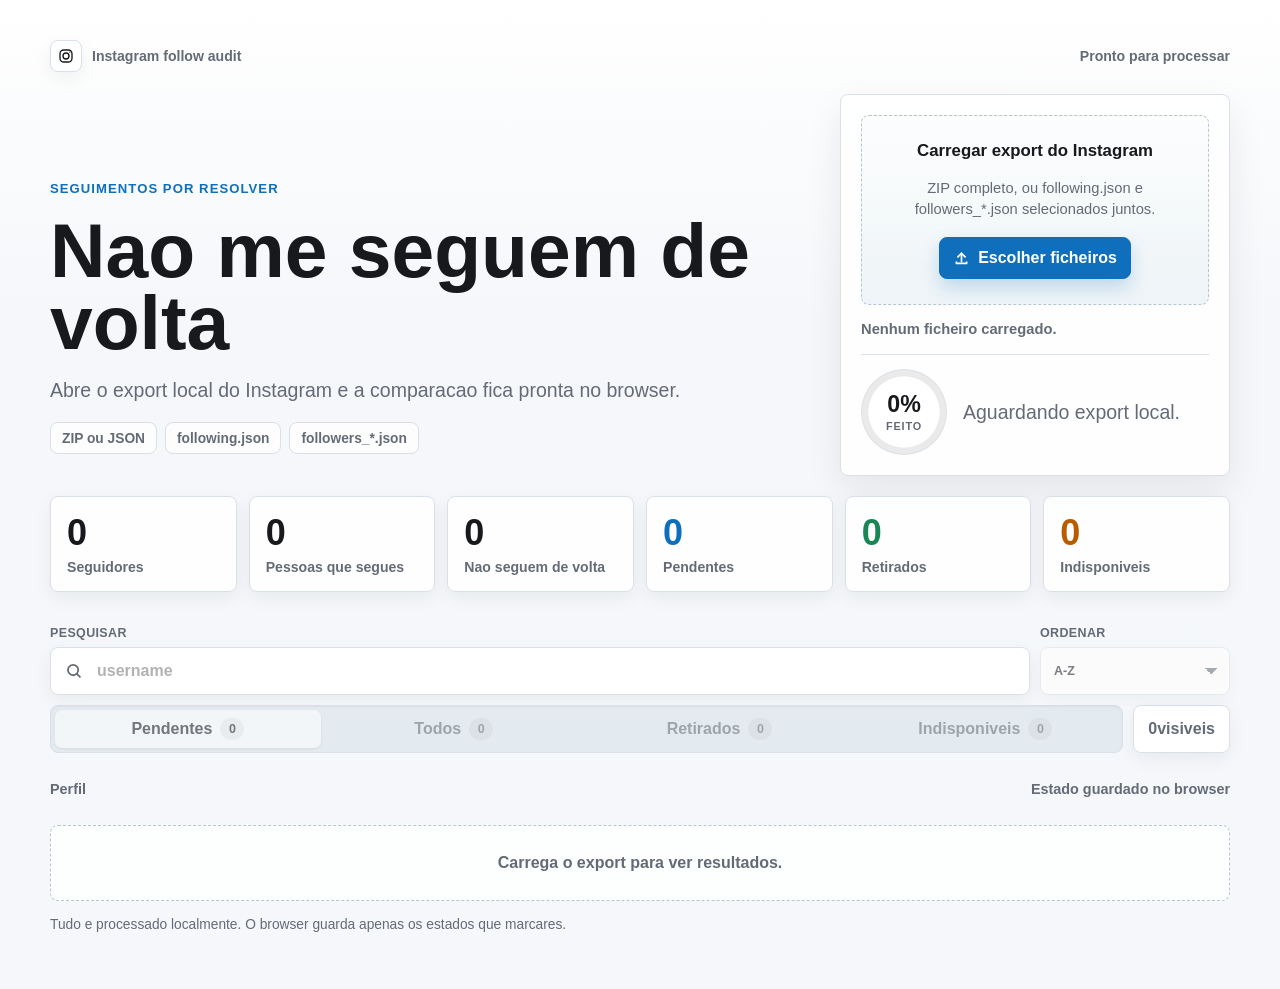
==== commit b97399cb: "HTML" ====
--- a/nao_me_seguem.html
+++ b/nao_me_seguem.html
@@ -7,395 +7,48 @@
   <style>
     :root {
       color-scheme: light;
-      --bg: #f6f7f9;
-      --panel: #ffffff;
-      --text: #15171a;
-      --muted: #667085;
-      --border: #d8dde6;
-      --accent: #0f766e;
-      --accent-dark: #0b5e58;
+      --bg: #f5f7fa;
+      --surface: #ffffff;
+      --surface-soft: #eef4f7;
+      --text: #17191c;
+      --muted: #646b76;
+      --soft: #87909c;
+      --border: #d9e0e7;
+      --border-strong: #b8c4cf;
+      --accent: #0f6fbc;
+      --accent-strong: #0a5797;
+      --done: #198754;
+      --warning: #b85c00;
       --danger: #b42318;
-      --done: #027a48;
-      --warning: #b54708;
-      --shadow: 0 10px 25px rgba(16, 24, 40, 0.08);
+      --shadow: 0 14px 36px rgba(21, 29, 38, 0.08);
+      --shadow-soft: 0 6px 18px rgba(21, 29, 38, 0.06);
+      --radius: 8px;
+      --progress: 0%;
     }
 
     * {
       box-sizing: border-box;
     }
 
+    html {
+      background: var(--bg);
+    }
+
     body {
       margin: 0;
-      font-family: -apple-system, BlinkMacSystemFont, "Segoe UI", sans-serif;
-      background: var(--bg);
-      color: var(--text);
-    }
-
-    main {
-      width: min(980px, calc(100% - 32px));
-      margin: 0 auto;
-      padding: 32px 0 48px;
-    }
-
-    header {
-      display: grid;
-      gap: 18px;
-      margin-bottom: 22px;
-    }
-
-    h1 {
-      margin: 0;
-      font-size: clamp(2rem, 5vw, 3.4rem);
-      line-height: 1;
-      letter-spacing: 0;
-    }
-
-    .subtitle {
-      margin: 0;
-      max-width: 760px;
-      color: var(--muted);
-      font-size: 1rem;
-      line-height: 1.55;
-    }
-
-    .stats {
-      display: grid;
-      grid-template-columns: repeat(4, minmax(0, 1fr));
-      gap: 12px;
-      margin: 22px 0;
-    }
-
-    .stat {
-      background: var(--panel);
-      border: 1px solid var(--border);
-      border-radius: 8px;
-      padding: 16px;
-      box-shadow: var(--shadow);
-    }
-
-    .stat strong {
-      display: block;
-      font-size: 1.9rem;
-      line-height: 1.1;
-    }
-
-    .stat span {
-      display: block;
-      margin-top: 6px;
-      color: var(--muted);
-      font-size: 0.92rem;
-    }
-
-    .toolbar {
-      position: sticky;
-      top: 0;
-      z-index: 2;
-      display: grid;
-      grid-template-columns: minmax(220px, 1fr) auto auto;
-      gap: 12px;
-      align-items: center;
-      padding: 12px 0;
-      background: rgba(246, 247, 249, 0.92);
-      backdrop-filter: blur(12px);
-    }
-
-    label {
-      display: grid;
-      gap: 7px;
-      color: var(--muted);
-      font-size: 0.9rem;
-      font-weight: 600;
-    }
-
-    input {
-      width: 100%;
-      min-height: 46px;
-      border: 1px solid var(--border);
-      border-radius: 8px;
-      padding: 0 14px;
-      font: inherit;
-      color: var(--text);
-      background: var(--panel);
-      outline: none;
-    }
-
-    input:focus {
-      border-color: var(--accent);
-      box-shadow: 0 0 0 4px rgba(15, 118, 110, 0.16);
-    }
-
-    .visible-count {
-      align-self: end;
-      min-height: 46px;
-      display: inline-flex;
-      align-items: center;
-      justify-content: center;
-      white-space: nowrap;
-      border: 1px solid var(--border);
-      border-radius: 8px;
-      padding: 0 14px;
-      background: var(--panel);
-      color: var(--muted);
-      font-weight: 700;
-    }
-
-    .view-tabs {
-      align-self: end;
-      display: inline-flex;
-      min-height: 46px;
-      border: 1px solid var(--border);
-      border-radius: 8px;
-      overflow: hidden;
-      background: var(--panel);
-    }
-
-    button {
-      font: inherit;
-    }
-
-    .view-tab {
-      border: 0;
-      border-right: 1px solid var(--border);
-      padding: 0 12px;
-      background: transparent;
-      color: var(--muted);
-      font-weight: 800;
-      cursor: pointer;
-    }
-
-    .view-tab:last-child {
-      border-right: 0;
-    }
-
-    .view-tab.active {
-      background: var(--accent);
-      color: #ffffff;
-    }
-
-    .user-list {
-      list-style: none;
-      margin: 10px 0 0;
-      padding: 0;
-      display: grid;
-      gap: 10px;
-    }
-
-    .user-card {
-      display: grid;
-      grid-template-columns: 44px 1fr auto;
-      gap: 14px;
-      align-items: center;
-      min-height: 72px;
-      padding: 12px;
-      background: var(--panel);
-      border: 1px solid var(--border);
-      border-radius: 8px;
-    }
-
-    .user-card.done,
-    .user-card.unavailable {
-      background: #f8fafc;
-    }
-
-    .user-card.done .user-main a,
-    .user-card.unavailable .user-main a {
-      color: var(--muted);
-      text-decoration: line-through;
-    }
-
-    .rank {
-      width: 38px;
-      height: 38px;
-      display: grid;
-      place-items: center;
-      border-radius: 50%;
-      background: #e8f3f1;
-      color: var(--accent-dark);
-      font-weight: 800;
-      font-size: 0.9rem;
-    }
-
-    .user-main {
-      min-width: 0;
-      display: grid;
-      gap: 4px;
-    }
-
-    .user-main a {
-      overflow-wrap: anywhere;
-      color: var(--text);
-      font-weight: 800;
-      text-decoration: none;
-    }
-
-    .user-main a:hover,
-    .user-main a:focus {
-      color: var(--accent-dark);
-      text-decoration: underline;
-    }
-
-    .user-main span {
-      color: var(--muted);
-      font-size: 0.92rem;
-    }
-
-    .open-link {
-      display: inline-flex;
-      align-items: center;
-      justify-content: center;
-      min-height: 40px;
-      border-radius: 8px;
-      padding: 0 14px;
-      background: var(--accent);
-      color: #ffffff;
-      text-decoration: none;
-      font-weight: 800;
-    }
-
-    .open-link:hover,
-    .open-link:focus {
-      background: var(--accent-dark);
-    }
-
-    .actions {
-      display: flex;
-      flex-wrap: wrap;
-      justify-content: flex-end;
-      gap: 8px;
-    }
-
-    .state-button {
-      min-height: 40px;
-      border: 1px solid var(--border);
-      border-radius: 8px;
-      padding: 0 12px;
-      background: var(--panel);
-      color: var(--muted);
-      font-weight: 800;
-      cursor: pointer;
-    }
-
-    .state-button:hover,
-    .state-button:focus {
-      border-color: var(--accent);
-      color: var(--accent-dark);
-    }
-
-    .user-card.done .done-button {
-      border-color: rgba(2, 122, 72, 0.28);
-      background: #ecfdf3;
-      color: var(--done);
-    }
-
-    .user-card.unavailable .unavailable-button {
-      border-color: rgba(180, 71, 8, 0.28);
-      background: #fffaeb;
-      color: var(--warning);
-    }
-
-    .empty {
-      display: none;
-      margin-top: 18px;
-      padding: 20px;
-      border: 1px dashed var(--border);
-      border-radius: 8px;
-      background: var(--panel);
-      color: var(--muted);
-      text-align: center;
-    }
-
-    @media (max-width: 680px) {
-      main {
-        width: min(100% - 22px, 980px);
-        padding-top: 22px;
-      }
-
-      .stats {
-        grid-template-columns: repeat(2, minmax(0, 1fr));
-      }
-
-      .toolbar {
-        grid-template-columns: 1fr;
-      }
-
-      .visible-count,
-      .view-tabs {
-        align-self: stretch;
-      }
-
-      .view-tab {
-        flex: 1;
-      }
-
-      .user-card {
-        grid-template-columns: 38px 1fr;
-      }
-
-      .open-link {
-        grid-column: 1 / -1;
-      }
-
-      .actions {
-        grid-column: 1 / -1;
-        justify-content: stretch;
-      }
-
-      .actions a,
-      .actions button {
-        flex: 1;
-      }
-    }
-  </style>
-  <style>
-    :root {
-      color-scheme: light;
-      --bg: #f5f5f7;
-      --bg-elevated: rgba(255, 255, 255, 0.78);
-      --panel: rgba(255, 255, 255, 0.92);
-      --panel-solid: #ffffff;
-      --text: #1d1d1f;
-      --muted: #6e6e73;
-      --soft: #86868b;
-      --border: rgba(0, 0, 0, 0.1);
-      --border-strong: rgba(0, 0, 0, 0.16);
-      --accent: #0071e3;
-      --accent-strong: #0057b8;
-      --done: #1d8f5f;
-      --warning: #bf6a02;
-      --shadow: 0 18px 55px rgba(0, 0, 0, 0.09);
-      --shadow-soft: 0 8px 24px rgba(0, 0, 0, 0.06);
-      --radius: 8px;
-      --progress: 0%;
-    }
-
-    html {
-      background: var(--bg);
-    }
-
-    body {
       background:
-        linear-gradient(180deg, #ffffff 0%, var(--bg) 260px),
+        linear-gradient(180deg, #ffffff 0%, var(--bg) 310px),
         var(--bg);
       color: var(--text);
+      font-family: -apple-system, BlinkMacSystemFont, "Segoe UI", sans-serif;
       text-rendering: optimizeLegibility;
       -webkit-font-smoothing: antialiased;
     }
 
     main {
       width: min(1180px, calc(100% - 32px));
+      margin: 0 auto;
       padding: 22px 0 54px;
-    }
-
-    header {
-      gap: 22px;
-      margin-bottom: 0;
-      padding: 18px 0 12px;
-    }
-
-    h1 {
-      max-width: 780px;
-      font-size: clamp(2.45rem, 6vw, 5.4rem);
-      line-height: 0.94;
     }
 
     button,
@@ -411,9 +64,30 @@
       -webkit-tap-highlight-color: transparent;
     }
 
+    button:disabled,
+    input:disabled,
+    select:disabled {
+      cursor: not-allowed;
+      opacity: 0.55;
+    }
+
     :focus-visible {
-      outline: 3px solid rgba(0, 113, 227, 0.32);
+      outline: 3px solid rgba(15, 111, 188, 0.28);
       outline-offset: 3px;
+    }
+
+    header {
+      display: grid;
+      gap: 22px;
+      padding: 18px 0 12px;
+    }
+
+    h1 {
+      max-width: 780px;
+      margin: 0;
+      font-size: clamp(2.45rem, 6vw, 5.4rem);
+      line-height: 0.94;
+      letter-spacing: 0;
     }
 
     .topbar {
@@ -440,14 +114,15 @@
       place-items: center;
       border: 1px solid var(--border);
       border-radius: var(--radius);
-      background: var(--panel-solid);
+      background: var(--surface);
       box-shadow: var(--shadow-soft);
     }
 
     .brand-mark svg,
     .input-shell svg,
     .checkmark svg,
-    .icon-button svg {
+    .icon-button svg,
+    .upload-button svg {
       fill: none;
       stroke: currentColor;
       stroke-linecap: round;
@@ -467,7 +142,7 @@
 
     .hero-grid {
       display: grid;
-      grid-template-columns: minmax(0, 1fr) minmax(280px, 360px);
+      grid-template-columns: minmax(0, 1fr) minmax(300px, 390px);
       gap: 24px;
       align-items: stretch;
     }
@@ -490,9 +165,10 @@
     }
 
     .subtitle {
-      max-width: 680px;
+      max-width: 700px;
+      margin: 0;
       color: var(--muted);
-      font-size: clamp(1.02rem, 2vw, 1.24rem);
+      font-size: clamp(1.02rem, 2vw, 1.22rem);
       line-height: 1.45;
     }
 
@@ -509,57 +185,170 @@
       border: 1px solid var(--border);
       border-radius: var(--radius);
       padding: 0 11px;
-      background: var(--panel);
+      background: rgba(255, 255, 255, 0.78);
       color: var(--muted);
       font-size: 0.86rem;
-      font-weight: 700;
-      backdrop-filter: blur(18px);
-    }
-
-    .progress-panel {
-      display: grid;
-      gap: 18px;
+      font-weight: 750;
+    }
+
+    .upload-panel {
+      display: grid;
+      gap: 14px;
       align-content: center;
       border: 1px solid var(--border);
       border-radius: var(--radius);
+      padding: 20px;
+      background: rgba(255, 255, 255, 0.88);
+      box-shadow: var(--shadow);
+    }
+
+    .upload-zone {
+      display: grid;
+      place-items: center;
+      gap: 12px;
+      min-height: 190px;
+      border: 1.5px dashed var(--border-strong);
+      border-radius: var(--radius);
       padding: 22px;
-      background: var(--bg-elevated);
-      box-shadow: var(--shadow);
-      backdrop-filter: blur(28px) saturate(1.35);
+      background:
+        linear-gradient(180deg, rgba(255, 255, 255, 0.86), rgba(238, 244, 247, 0.72)),
+        var(--surface-soft);
+      text-align: center;
+      transition: border-color 160ms ease, background 160ms ease;
+    }
+
+    .upload-zone.dragging {
+      border-color: var(--accent);
+      background:
+        linear-gradient(180deg, rgba(245, 250, 255, 0.96), rgba(224, 240, 252, 0.86)),
+        var(--surface-soft);
+    }
+
+    .upload-title {
+      margin: 0;
+      color: var(--text);
+      font-size: 1.05rem;
+      font-weight: 850;
+    }
+
+    .upload-note,
+    .upload-status {
+      margin: 0;
+      color: var(--muted);
+      font-size: 0.92rem;
+      line-height: 1.45;
+    }
+
+    .upload-status {
+      min-height: 20px;
+      font-weight: 750;
+    }
+
+    .upload-status.success {
+      color: var(--done);
+    }
+
+    .upload-status.error {
+      color: var(--danger);
+    }
+
+    .upload-button,
+    .icon-button {
+      min-height: 42px;
+      display: inline-flex;
+      align-items: center;
+      justify-content: center;
+      gap: 8px;
+      border: 1px solid var(--border);
+      border-radius: var(--radius);
+      padding: 0 13px;
+      background: var(--surface);
+      color: var(--muted);
+      font-weight: 850;
+      text-decoration: none;
+      cursor: pointer;
+      white-space: nowrap;
+      transition: transform 150ms ease, background 150ms ease, border-color 150ms ease, color 150ms ease;
+    }
+
+    .upload-button.primary,
+    .icon-button.primary {
+      border-color: var(--accent);
+      background: var(--accent);
+      color: #ffffff;
+      box-shadow: 0 8px 18px rgba(15, 111, 188, 0.22);
+    }
+
+    .upload-button:hover,
+    .icon-button:hover {
+      transform: translateY(-1px);
+    }
+
+    .upload-button.primary:hover,
+    .upload-button.primary:focus,
+    .icon-button.primary:hover,
+    .icon-button.primary:focus {
+      border-color: var(--accent-strong);
+      background: var(--accent-strong);
+    }
+
+    .upload-button svg,
+    .icon-button svg {
+      width: 17px;
+      height: 17px;
+      stroke-width: 2;
+    }
+
+    .file-input {
+      position: absolute;
+      width: 1px;
+      height: 1px;
+      overflow: hidden;
+      clip: rect(0 0 0 0);
+      white-space: nowrap;
+    }
+
+    .progress-panel {
+      display: grid;
+      grid-template-columns: auto 1fr;
+      gap: 16px;
+      align-items: center;
+      border-top: 1px solid var(--border);
+      padding-top: 14px;
     }
 
     .progress-ring {
-      width: min(220px, 100%);
+      width: 86px;
       aspect-ratio: 1;
-      margin: 0 auto;
       display: grid;
       place-items: center;
       border-radius: 50%;
       background:
-        radial-gradient(circle at center, var(--panel-solid) 0 58%, transparent 59%),
+        radial-gradient(circle at center, var(--surface) 0 58%, transparent 59%),
         conic-gradient(var(--accent) var(--progress), rgba(0, 0, 0, 0.08) 0);
       box-shadow: inset 0 0 0 1px var(--border);
     }
 
     .progress-ring strong {
       display: block;
-      font-size: clamp(2.1rem, 5vw, 3.2rem);
+      font-size: 1.45rem;
       line-height: 1;
       text-align: center;
     }
 
     .progress-ring span {
       display: block;
-      margin-top: 6px;
+      margin-top: 4px;
       color: var(--muted);
-      font-size: 0.84rem;
-      font-weight: 800;
+      font-size: 0.68rem;
+      font-weight: 850;
       text-align: center;
       text-transform: uppercase;
       letter-spacing: 0.08em;
     }
 
     .stats {
+      display: grid;
       grid-template-columns: repeat(6, minmax(0, 1fr));
       gap: 12px;
       margin: 8px 0 20px;
@@ -569,20 +358,23 @@
       border: 1px solid var(--border);
       border-radius: var(--radius);
       padding: 16px;
-      background: var(--panel);
+      background: rgba(255, 255, 255, 0.88);
       box-shadow: var(--shadow-soft);
-      backdrop-filter: blur(22px);
     }
 
     .stat strong {
+      display: block;
       font-size: clamp(1.55rem, 3vw, 2.25rem);
+      line-height: 1.1;
       letter-spacing: 0;
     }
 
     .stat span {
+      display: block;
+      margin-top: 6px;
       color: var(--muted);
       font-size: 0.88rem;
-      font-weight: 700;
+      font-weight: 750;
     }
 
     .stat.pending strong {
@@ -603,12 +395,15 @@
     }
 
     .toolbar {
+      position: sticky;
+      top: 0;
       z-index: 10;
+      display: grid;
       grid-template-columns: minmax(240px, 1fr) minmax(150px, 190px);
       gap: 10px;
       align-items: end;
       padding: 14px 0;
-      background: rgba(245, 245, 247, 0.84);
+      background: rgba(245, 247, 250, 0.88);
       backdrop-filter: blur(24px) saturate(1.3);
     }
 
@@ -619,7 +414,7 @@
       gap: 7px;
       color: var(--muted);
       font-size: 0.78rem;
-      font-weight: 800;
+      font-weight: 850;
       letter-spacing: 0.03em;
       text-transform: uppercase;
     }
@@ -630,7 +425,7 @@
       min-height: 48px;
       border: 1px solid var(--border);
       border-radius: var(--radius);
-      background: var(--panel-solid);
+      background: var(--surface);
       box-shadow: var(--shadow-soft);
     }
 
@@ -680,7 +475,7 @@
     .input-shell:focus-within,
     select:focus {
       border-color: var(--accent);
-      box-shadow: 0 0 0 4px rgba(0, 113, 227, 0.16);
+      box-shadow: 0 0 0 4px rgba(15, 111, 188, 0.16);
     }
 
     .filter-bar {
@@ -699,9 +494,8 @@
       padding: 4px;
       border: 1px solid var(--border);
       border-radius: var(--radius);
-      background: rgba(232, 232, 237, 0.82);
+      background: rgba(226, 233, 239, 0.86);
       box-shadow: inset 0 1px 2px rgba(0, 0, 0, 0.05);
-      backdrop-filter: blur(20px);
     }
 
     .view-tab {
@@ -734,9 +528,9 @@
     }
 
     .view-tab.active {
-      background: var(--panel-solid);
+      background: var(--surface);
       color: var(--text);
-      box-shadow: 0 1px 3px rgba(0, 0, 0, 0.13);
+      box-shadow: 0 1px 3px rgba(0, 0, 0, 0.12);
     }
 
     .visible-count {
@@ -749,9 +543,9 @@
       border: 1px solid var(--border);
       border-radius: var(--radius);
       padding: 0 14px;
-      background: var(--panel-solid);
+      background: var(--surface);
       color: var(--muted);
-      font-weight: 800;
+      font-weight: 850;
       box-shadow: var(--shadow-soft);
     }
 
@@ -770,20 +564,24 @@
     }
 
     .user-list {
+      list-style: none;
       margin: 0;
+      padding: 0;
+      display: grid;
       gap: 8px;
     }
 
     .user-card {
+      display: grid;
       grid-template-columns: 34px 48px minmax(0, 1fr) auto;
       gap: 12px;
+      align-items: center;
       min-height: 78px;
       padding: 13px;
-      background: var(--panel);
+      background: rgba(255, 255, 255, 0.9);
       border: 1px solid var(--border);
       border-radius: var(--radius);
       box-shadow: var(--shadow-soft);
-      backdrop-filter: blur(18px);
       transition: border-color 160ms ease, background 160ms ease, transform 160ms ease, opacity 160ms ease;
     }
 
@@ -798,7 +596,7 @@
 
     .user-card.done,
     .user-card.unavailable {
-      background: rgba(248, 248, 250, 0.84);
+      background: rgba(246, 248, 250, 0.86);
       opacity: 0.78;
     }
 
@@ -825,7 +623,7 @@
       place-items: center;
       border: 1.5px solid var(--border-strong);
       border-radius: 50%;
-      background: var(--panel-solid);
+      background: var(--surface);
       color: transparent;
       transition: all 160ms ease;
     }
@@ -850,13 +648,15 @@
       border: 1px solid hsla(var(--avatar-hue), 62%, 36%, 0.18);
       border-radius: 50%;
       background:
-        linear-gradient(180deg, hsla(var(--avatar-hue), 85%, 94%, 1), hsla(var(--avatar-hue), 70%, 86%, 1));
+        linear-gradient(180deg, hsla(var(--avatar-hue), 82%, 94%, 1), hsla(var(--avatar-hue), 66%, 86%, 1));
       color: hsl(var(--avatar-hue), 58%, 30%);
       font-weight: 900;
       box-shadow: inset 0 1px 0 rgba(255, 255, 255, 0.78);
     }
 
     .user-main {
+      min-width: 0;
+      display: grid;
       gap: 6px;
     }
 
@@ -911,19 +711,19 @@
       justify-content: center;
       border-radius: 999px;
       padding: 0 9px;
-      background: rgba(0, 113, 227, 0.1);
+      background: rgba(15, 111, 188, 0.1);
       color: var(--accent);
       font-size: 0.76rem;
       font-weight: 900;
     }
 
     .user-card.done .user-main .status-pill {
-      background: rgba(29, 143, 95, 0.12);
+      background: rgba(25, 135, 84, 0.12);
       color: var(--done);
     }
 
     .user-card.unavailable .user-main .status-pill {
-      background: rgba(191, 106, 2, 0.12);
+      background: rgba(184, 92, 0, 0.12);
       color: var(--warning);
     }
 
@@ -933,47 +733,6 @@
       gap: 8px;
     }
 
-    .icon-button {
-      min-height: 40px;
-      display: inline-flex;
-      align-items: center;
-      justify-content: center;
-      gap: 7px;
-      border: 1px solid var(--border);
-      border-radius: var(--radius);
-      padding: 0 12px;
-      background: var(--panel-solid);
-      color: var(--muted);
-      font-weight: 850;
-      text-decoration: none;
-      cursor: pointer;
-      white-space: nowrap;
-      transition: transform 150ms ease, background 150ms ease, border-color 150ms ease, color 150ms ease;
-    }
-
-    .icon-button svg {
-      width: 17px;
-      height: 17px;
-      stroke-width: 2;
-    }
-
-    .icon-button:hover {
-      transform: translateY(-1px);
-    }
-
-    .icon-button.primary {
-      border-color: var(--accent);
-      background: var(--accent);
-      color: #ffffff;
-      box-shadow: 0 8px 18px rgba(0, 113, 227, 0.22);
-    }
-
-    .icon-button.primary:hover,
-    .icon-button.primary:focus {
-      background: var(--accent-strong);
-      border-color: var(--accent-strong);
-    }
-
     .icon-button.ghost:hover,
     .icon-button.ghost:focus {
       border-color: var(--accent);
@@ -981,22 +740,24 @@
     }
 
     .user-card.unavailable .unavailable-button {
-      border-color: rgba(191, 106, 2, 0.3);
+      border-color: rgba(184, 92, 0, 0.3);
       background: rgba(255, 248, 230, 0.9);
       color: var(--warning);
     }
 
     .empty {
+      margin: 0;
       padding: 28px;
       border: 1px dashed var(--border-strong);
       border-radius: var(--radius);
-      background: var(--panel);
+      background: rgba(255, 255, 255, 0.82);
       color: var(--muted);
       font-weight: 750;
+      text-align: center;
     }
 
     .footnote {
-      margin: 10px 0 0;
+      margin: 0;
       color: var(--muted);
       font-size: 0.86rem;
       line-height: 1.45;
@@ -1005,46 +766,66 @@
     @media (prefers-color-scheme: dark) {
       :root {
         color-scheme: dark;
-        --bg: #101012;
-        --bg-elevated: rgba(38, 38, 41, 0.72);
-        --panel: rgba(30, 30, 32, 0.82);
-        --panel-solid: #1f1f22;
-        --text: #f5f5f7;
-        --muted: #a1a1a6;
-        --soft: #77777d;
+        --bg: #111416;
+        --surface: #202427;
+        --surface-soft: #242b2f;
+        --text: #f4f6f8;
+        --muted: #a2abb4;
+        --soft: #7d8790;
         --border: rgba(255, 255, 255, 0.12);
         --border-strong: rgba(255, 255, 255, 0.22);
-        --accent: #2997ff;
-        --accent-strong: #0a84ff;
+        --accent: #53a7ef;
+        --accent-strong: #2f91df;
         --done: #32d583;
         --warning: #fdb022;
+        --danger: #ff8a80;
         --shadow: 0 18px 55px rgba(0, 0, 0, 0.38);
         --shadow-soft: 0 8px 24px rgba(0, 0, 0, 0.26);
       }
 
       body {
         background:
-          linear-gradient(180deg, #1c1c1e 0%, var(--bg) 290px),
+          linear-gradient(180deg, #1c2124 0%, var(--bg) 300px),
           var(--bg);
       }
 
+      .source-pill,
+      .upload-panel,
+      .stat,
+      .user-card,
+      .empty {
+        background: rgba(32, 36, 39, 0.86);
+      }
+
       .toolbar {
-        background: rgba(16, 16, 18, 0.82);
+        background: rgba(17, 20, 22, 0.84);
       }
 
       .view-tabs {
-        background: rgba(45, 45, 48, 0.86);
+        background: rgba(48, 55, 60, 0.86);
       }
 
       .progress-ring {
         background:
-          radial-gradient(circle at center, var(--panel-solid) 0 58%, transparent 59%),
+          radial-gradient(circle at center, var(--surface) 0 58%, transparent 59%),
           conic-gradient(var(--accent) var(--progress), rgba(255, 255, 255, 0.14) 0);
+      }
+
+      .upload-zone {
+        background:
+          linear-gradient(180deg, rgba(33, 38, 42, 0.86), rgba(28, 34, 38, 0.72)),
+          var(--surface-soft);
+      }
+
+      .upload-zone.dragging {
+        background:
+          linear-gradient(180deg, rgba(28, 52, 73, 0.88), rgba(30, 43, 54, 0.86)),
+          var(--surface-soft);
       }
 
       .user-card.done,
       .user-card.unavailable {
-        background: rgba(33, 33, 36, 0.84);
+        background: rgba(31, 35, 38, 0.86);
       }
     }
 
@@ -1063,15 +844,6 @@
         grid-template-columns: 1fr;
       }
 
-      .progress-panel {
-        grid-template-columns: auto 1fr;
-        align-items: center;
-      }
-
-      .progress-ring {
-        width: 150px;
-      }
-
       .stats {
         grid-template-columns: repeat(3, minmax(0, 1fr));
       }
@@ -1092,10 +864,6 @@
         padding: 8px 0;
       }
 
-      .progress-panel {
-        grid-template-columns: 1fr;
-      }
-
       .stats {
         grid-template-columns: repeat(2, minmax(0, 1fr));
       }
@@ -1137,6 +905,14 @@
     @media (max-width: 430px) {
       .stats {
         grid-template-columns: 1fr;
+      }
+
+      .progress-panel {
+        grid-template-columns: 1fr;
+      }
+
+      .progress-ring {
+        margin: 0 auto;
       }
 
       .user-card {
@@ -1160,55 +936,71 @@
         <div class="brand">
           <span class="brand-mark" aria-hidden="true">
             <svg viewBox="0 0 24 24" focusable="false">
-              <rect x="4" y="4" width="16" height="16" rx="5" />
-              <circle cx="12" cy="12" r="4" />
-              <path d="M17.2 6.8h.01" />
+              <rect x="4" y="4" width="16" height="16" rx="5"></rect>
+              <circle cx="12" cy="12" r="4"></circle>
+              <path d="M17.2 6.8h.01"></path>
             </svg>
           </span>
           <span>Instagram follow audit</span>
         </div>
-        <span class="generated">Gerado em 08/06/2026 19:26</span>
+        <span class="generated" id="generatedAt">Pronto para processar</span>
       </div>
 
       <section class="hero-grid" aria-label="Resumo principal">
         <div class="hero-copy">
           <p class="eyebrow">Seguimentos por resolver</p>
           <h1>Nao me seguem de volta</h1>
-          <p class="subtitle">Uma lista local, pesquisavel e marcada por estado, feita a partir dos dados exportados do Instagram.</p>
-          <div class="source-strip" aria-label="Ficheiros usados">
+          <p class="subtitle">Abre o export local do Instagram e a comparacao fica pronta no browser.</p>
+          <div class="source-strip" id="sourceStrip" aria-label="Ficheiros usados">
+            <span class="source-pill">ZIP ou JSON</span>
             <span class="source-pill">following.json</span>
             <span class="source-pill">followers_*.json</span>
-            <span class="source-pill">2 apagadas removidas</span>
           </div>
         </div>
 
-        <aside class="progress-panel" aria-label="Progresso">
-          <div class="progress-ring" aria-hidden="true">
-            <div>
-              <strong id="progressPercent">0%</strong>
-              <span>feito</span>
+        <aside class="upload-panel" aria-label="Upload local">
+          <div class="upload-zone" id="dropZone">
+            <input class="file-input" id="fileInput" type="file" accept=".zip,.json,application/json,application/zip,application/x-zip-compressed" multiple>
+            <p class="upload-title">Carregar export do Instagram</p>
+            <p class="upload-note">ZIP completo, ou following.json e followers_*.json selecionados juntos.</p>
+            <button class="upload-button primary" id="uploadButton" type="button">
+              <svg viewBox="0 0 20 20" aria-hidden="true" focusable="false">
+                <path d="M10 13.5V3.8"></path>
+                <path d="m5.8 8 4.2-4.2L14.2 8"></path>
+                <path d="M4 14.2v1.6h12v-1.6"></path>
+              </svg>
+              <span>Escolher ficheiros</span>
+            </button>
+          </div>
+          <p class="upload-status" id="uploadStatus" aria-live="polite">Nenhum ficheiro carregado.</p>
+          <div class="progress-panel" aria-label="Progresso">
+            <div class="progress-ring" aria-hidden="true">
+              <div>
+                <strong id="progressPercent">0%</strong>
+                <span>feito</span>
+              </div>
             </div>
+            <p class="subtitle" id="progressText">Aguardando export local.</p>
           </div>
-          <p class="subtitle" id="progressText">Ainda tens 154 perfis pendentes.</p>
         </aside>
       </section>
     </header>
 
     <section class="stats" aria-label="Resumo">
       <div class="stat">
-        <strong>759</strong>
+        <strong id="followersCount">0</strong>
         <span>Seguidores</span>
       </div>
       <div class="stat">
-        <strong>774</strong>
+        <strong id="followingCount">0</strong>
         <span>Pessoas que segues</span>
       </div>
       <div class="stat">
-        <strong>154</strong>
+        <strong id="resultCount">0</strong>
         <span>Nao seguem de volta</span>
       </div>
       <div class="stat pending">
-        <strong id="pendingCount">154</strong>
+        <strong id="pendingCount">0</strong>
         <span>Pendentes</span>
       </div>
       <div class="stat done">
@@ -1227,16 +1019,16 @@
           Pesquisar
           <span class="input-shell">
             <svg viewBox="0 0 20 20" aria-hidden="true" focusable="false">
-              <circle cx="9" cy="9" r="5.7" />
-              <path d="m13.2 13.2 3.4 3.4" />
+              <circle cx="9" cy="9" r="5.7"></circle>
+              <path d="m13.2 13.2 3.4 3.4"></path>
             </svg>
-            <input id="search" type="search" placeholder="username" autocomplete="off">
+            <input id="search" type="search" placeholder="username" autocomplete="off" disabled>
           </span>
         </label>
 
         <label for="sort">
           Ordenar
-          <select id="sort">
+          <select id="sort" disabled>
             <option value="username">A-Z</option>
             <option value="recent">Mais recentes</option>
             <option value="oldest">Mais antigos</option>
@@ -1245,6978 +1037,59 @@
 
         <div class="filter-bar">
           <div class="view-tabs" role="tablist" aria-label="Filtro de estado">
-            <button class="view-tab active" type="button" role="tab" aria-selected="true" data-filter="pending">
+            <button class="view-tab active" type="button" role="tab" aria-selected="true" data-filter="pending" disabled>
               <span>Pendentes</span>
-              <strong id="filterPendingCount">154</strong>
+              <strong id="filterPendingCount">0</strong>
             </button>
-            <button class="view-tab" type="button" role="tab" aria-selected="false" data-filter="all">
+            <button class="view-tab" type="button" role="tab" aria-selected="false" data-filter="all" disabled>
               <span>Todos</span>
-              <strong id="filterAllCount">154</strong>
+              <strong id="filterAllCount">0</strong>
             </button>
-            <button class="view-tab" type="button" role="tab" aria-selected="false" data-filter="done">
+            <button class="view-tab" type="button" role="tab" aria-selected="false" data-filter="done" disabled>
               <span>Retirados</span>
               <strong id="filterDoneCount">0</strong>
             </button>
-            <button class="view-tab" type="button" role="tab" aria-selected="false" data-filter="unavailable">
+            <button class="view-tab" type="button" role="tab" aria-selected="false" data-filter="unavailable" disabled>
               <span>Indisponiveis</span>
               <strong id="filterUnavailableCount">0</strong>
             </button>
           </div>
-          <div class="visible-count" aria-live="polite"><span id="visibleCount">154</span> visiveis</div>
+          <div class="visible-count" aria-live="polite"><span id="visibleCount">0</span> visiveis</div>
         </div>
       </div>
 
       <div class="list-header">
         <span>Perfil</span>
-        <span>Estado guardado no Safari</span>
+        <span>Estado guardado no browser</span>
       </div>
 
-      <ol class="user-list" id="userList">
-        
-            <li class="user-card" data-username="300andfriends" data-timestamp="1717769352" style="--avatar-hue: 315">
-              <label class="done-check">
-                <input class="done-checkbox" type="checkbox" data-action="done" aria-label="Marcar @300andfriends como retirado">
-                <span class="checkmark" aria-hidden="true">
-                  <svg viewBox="0 0 18 18" focusable="false">
-                    <path d="M4.2 9.3 7.5 12.6 13.9 5.5" />
-                  </svg>
-                </span>
-              </label>
-
-              <div class="avatar" aria-hidden="true">3</div>
-
-              <div class="user-main">
-                <div class="username-row">
-                  <a href="https://www.instagram.com/300andfriends/" target="_blank" rel="noreferrer">@300andfriends</a>
-                  <span class="status-pill">Pendente</span>
-                </div>
-                <div class="meta-row">
-                  <span>Seguido desde 07/06/2024</span>
-                  <span class="meta-dot" aria-hidden="true"></span>
-                  <span>#1</span>
-                </div>
-              </div>
-
-              <div class="actions">
-                <a class="icon-button primary" href="https://www.instagram.com/300andfriends/" target="_blank" rel="noreferrer" aria-label="Abrir @300andfriends no Instagram">
-                  <svg viewBox="0 0 20 20" aria-hidden="true" focusable="false">
-                    <path d="M7.5 4.8h7.7v7.7" />
-                    <path d="M15 5 6.2 13.8" />
-                    <path d="M13.9 15.3H4.7V6.1" />
-                  </svg>
-                  <span>Abrir</span>
-                </a>
-                <button class="icon-button ghost unavailable-button" type="button" data-action="unavailable" aria-pressed="false">
-                  <svg viewBox="0 0 20 20" aria-hidden="true" focusable="false">
-                    <path d="M10 6.2v4.4" />
-                    <path d="M10 13.8h.01" />
-                    <path d="M10 2.9 18 17H2Z" />
-                  </svg>
-                  <span>Erro</span>
-                </button>
-              </div>
-            </li>
-            
-
-            <li class="user-card" data-username="433" data-timestamp="1674161151" style="--avatar-hue: 307">
-              <label class="done-check">
-                <input class="done-checkbox" type="checkbox" data-action="done" aria-label="Marcar @433 como retirado">
-                <span class="checkmark" aria-hidden="true">
-                  <svg viewBox="0 0 18 18" focusable="false">
-                    <path d="M4.2 9.3 7.5 12.6 13.9 5.5" />
-                  </svg>
-                </span>
-              </label>
-
-              <div class="avatar" aria-hidden="true">4</div>
-
-              <div class="user-main">
-                <div class="username-row">
-                  <a href="https://www.instagram.com/433/" target="_blank" rel="noreferrer">@433</a>
-                  <span class="status-pill">Pendente</span>
-                </div>
-                <div class="meta-row">
-                  <span>Seguido desde 19/01/2023</span>
-                  <span class="meta-dot" aria-hidden="true"></span>
-                  <span>#2</span>
-                </div>
-              </div>
-
-              <div class="actions">
-                <a class="icon-button primary" href="https://www.instagram.com/433/" target="_blank" rel="noreferrer" aria-label="Abrir @433 no Instagram">
-                  <svg viewBox="0 0 20 20" aria-hidden="true" focusable="false">
-                    <path d="M7.5 4.8h7.7v7.7" />
-                    <path d="M15 5 6.2 13.8" />
-                    <path d="M13.9 15.3H4.7V6.1" />
-                  </svg>
-                  <span>Abrir</span>
-                </a>
-                <button class="icon-button ghost unavailable-button" type="button" data-action="unavailable" aria-pressed="false">
-                  <svg viewBox="0 0 20 20" aria-hidden="true" focusable="false">
-                    <path d="M10 6.2v4.4" />
-                    <path d="M10 13.8h.01" />
-                    <path d="M10 2.9 18 17H2Z" />
-                  </svg>
-                  <span>Erro</span>
-                </button>
-              </div>
-            </li>
-            
-
-            <li class="user-card" data-username="_arosaa_friends_" data-timestamp="1559859386" style="--avatar-hue: 131">
-              <label class="done-check">
-                <input class="done-checkbox" type="checkbox" data-action="done" aria-label="Marcar @_arosaa_friends_ como retirado">
-                <span class="checkmark" aria-hidden="true">
-                  <svg viewBox="0 0 18 18" focusable="false">
-                    <path d="M4.2 9.3 7.5 12.6 13.9 5.5" />
-                  </svg>
-                </span>
-              </label>
-
-              <div class="avatar" aria-hidden="true">A</div>
-
-              <div class="user-main">
-                <div class="username-row">
-                  <a href="https://www.instagram.com/_arosaa_friends_/" target="_blank" rel="noreferrer">@_arosaa_friends_</a>
-                  <span class="status-pill">Pendente</span>
-                </div>
-                <div class="meta-row">
-                  <span>Seguido desde 06/06/2019</span>
-                  <span class="meta-dot" aria-hidden="true"></span>
-                  <span>#3</span>
-                </div>
-              </div>
-
-              <div class="actions">
-                <a class="icon-button primary" href="https://www.instagram.com/_arosaa_friends_/" target="_blank" rel="noreferrer" aria-label="Abrir @_arosaa_friends_ no Instagram">
-                  <svg viewBox="0 0 20 20" aria-hidden="true" focusable="false">
-                    <path d="M7.5 4.8h7.7v7.7" />
-                    <path d="M15 5 6.2 13.8" />
-                    <path d="M13.9 15.3H4.7V6.1" />
-                  </svg>
-                  <span>Abrir</span>
-                </a>
-                <button class="icon-button ghost unavailable-button" type="button" data-action="unavailable" aria-pressed="false">
-                  <svg viewBox="0 0 20 20" aria-hidden="true" focusable="false">
-                    <path d="M10 6.2v4.4" />
-                    <path d="M10 13.8h.01" />
-                    <path d="M10 2.9 18 17H2Z" />
-                  </svg>
-                  <span>Erro</span>
-                </button>
-              </div>
-            </li>
-            
-
-            <li class="user-card" data-username="_joana.b.fialho_" data-timestamp="1575402357" style="--avatar-hue: 104">
-              <label class="done-check">
-                <input class="done-checkbox" type="checkbox" data-action="done" aria-label="Marcar @_joana.b.fialho_ como retirado">
-                <span class="checkmark" aria-hidden="true">
-                  <svg viewBox="0 0 18 18" focusable="false">
-                    <path d="M4.2 9.3 7.5 12.6 13.9 5.5" />
-                  </svg>
-                </span>
-              </label>
-
-              <div class="avatar" aria-hidden="true">J</div>
-
-              <div class="user-main">
-                <div class="username-row">
-                  <a href="https://www.instagram.com/_joana.b.fialho_/" target="_blank" rel="noreferrer">@_joana.b.fialho_</a>
-                  <span class="status-pill">Pendente</span>
-                </div>
-                <div class="meta-row">
-                  <span>Seguido desde 03/12/2019</span>
-                  <span class="meta-dot" aria-hidden="true"></span>
-                  <span>#4</span>
-                </div>
-              </div>
-
-              <div class="actions">
-                <a class="icon-button primary" href="https://www.instagram.com/_joana.b.fialho_/" target="_blank" rel="noreferrer" aria-label="Abrir @_joana.b.fialho_ no Instagram">
-                  <svg viewBox="0 0 20 20" aria-hidden="true" focusable="false">
-                    <path d="M7.5 4.8h7.7v7.7" />
-                    <path d="M15 5 6.2 13.8" />
-                    <path d="M13.9 15.3H4.7V6.1" />
-                  </svg>
-                  <span>Abrir</span>
-                </a>
-                <button class="icon-button ghost unavailable-button" type="button" data-action="unavailable" aria-pressed="false">
-                  <svg viewBox="0 0 20 20" aria-hidden="true" focusable="false">
-                    <path d="M10 6.2v4.4" />
-                    <path d="M10 13.8h.01" />
-                    <path d="M10 2.9 18 17H2Z" />
-                  </svg>
-                  <span>Erro</span>
-                </button>
-              </div>
-            </li>
-            
-
-            <li class="user-card" data-username="_madalena_dias._" data-timestamp="1532549089" style="--avatar-hue: 28">
-              <label class="done-check">
-                <input class="done-checkbox" type="checkbox" data-action="done" aria-label="Marcar @_madalena_dias._ como retirado">
-                <span class="checkmark" aria-hidden="true">
-                  <svg viewBox="0 0 18 18" focusable="false">
-                    <path d="M4.2 9.3 7.5 12.6 13.9 5.5" />
-                  </svg>
-                </span>
-              </label>
-
-              <div class="avatar" aria-hidden="true">M</div>
-
-              <div class="user-main">
-                <div class="username-row">
-                  <a href="https://www.instagram.com/_madalena_dias._/" target="_blank" rel="noreferrer">@_madalena_dias._</a>
-                  <span class="status-pill">Pendente</span>
-                </div>
-                <div class="meta-row">
-                  <span>Seguido desde 25/07/2018</span>
-                  <span class="meta-dot" aria-hidden="true"></span>
-                  <span>#5</span>
-                </div>
-              </div>
-
-              <div class="actions">
-                <a class="icon-button primary" href="https://www.instagram.com/_madalena_dias._/" target="_blank" rel="noreferrer" aria-label="Abrir @_madalena_dias._ no Instagram">
-                  <svg viewBox="0 0 20 20" aria-hidden="true" focusable="false">
-                    <path d="M7.5 4.8h7.7v7.7" />
-                    <path d="M15 5 6.2 13.8" />
-                    <path d="M13.9 15.3H4.7V6.1" />
-                  </svg>
-                  <span>Abrir</span>
-                </a>
-                <button class="icon-button ghost unavailable-button" type="button" data-action="unavailable" aria-pressed="false">
-                  <svg viewBox="0 0 20 20" aria-hidden="true" focusable="false">
-                    <path d="M10 6.2v4.4" />
-                    <path d="M10 13.8h.01" />
-                    <path d="M10 2.9 18 17H2Z" />
-                  </svg>
-                  <span>Erro</span>
-                </button>
-              </div>
-            </li>
-            
-
-            <li class="user-card" data-username="_mariaalvarezz" data-timestamp="1570308449" style="--avatar-hue: 342">
-              <label class="done-check">
-                <input class="done-checkbox" type="checkbox" data-action="done" aria-label="Marcar @_mariaalvarezz como retirado">
-                <span class="checkmark" aria-hidden="true">
-                  <svg viewBox="0 0 18 18" focusable="false">
-                    <path d="M4.2 9.3 7.5 12.6 13.9 5.5" />
-                  </svg>
-                </span>
-              </label>
-
-              <div class="avatar" aria-hidden="true">M</div>
-
-              <div class="user-main">
-                <div class="username-row">
-                  <a href="https://www.instagram.com/_mariaalvarezz/" target="_blank" rel="noreferrer">@_mariaalvarezz</a>
-                  <span class="status-pill">Pendente</span>
-                </div>
-                <div class="meta-row">
-                  <span>Seguido desde 05/10/2019</span>
-                  <span class="meta-dot" aria-hidden="true"></span>
-                  <span>#6</span>
-                </div>
-              </div>
-
-              <div class="actions">
-                <a class="icon-button primary" href="https://www.instagram.com/_mariaalvarezz/" target="_blank" rel="noreferrer" aria-label="Abrir @_mariaalvarezz no Instagram">
-                  <svg viewBox="0 0 20 20" aria-hidden="true" focusable="false">
-                    <path d="M7.5 4.8h7.7v7.7" />
-                    <path d="M15 5 6.2 13.8" />
-                    <path d="M13.9 15.3H4.7V6.1" />
-                  </svg>
-                  <span>Abrir</span>
-                </a>
-                <button class="icon-button ghost unavailable-button" type="button" data-action="unavailable" aria-pressed="false">
-                  <svg viewBox="0 0 20 20" aria-hidden="true" focusable="false">
-                    <path d="M10 6.2v4.4" />
-                    <path d="M10 13.8h.01" />
-                    <path d="M10 2.9 18 17H2Z" />
-                  </svg>
-                  <span>Erro</span>
-                </button>
-              </div>
-            </li>
-            
-
-            <li class="user-card" data-username="_pitarchh_" data-timestamp="1655397659" style="--avatar-hue: 278">
-              <label class="done-check">
-                <input class="done-checkbox" type="checkbox" data-action="done" aria-label="Marcar @_pitarchh_ como retirado">
-                <span class="checkmark" aria-hidden="true">
-                  <svg viewBox="0 0 18 18" focusable="false">
-                    <path d="M4.2 9.3 7.5 12.6 13.9 5.5" />
-                  </svg>
-                </span>
-              </label>
-
-              <div class="avatar" aria-hidden="true">P</div>
-
-              <div class="user-main">
-                <div class="username-row">
-                  <a href="https://www.instagram.com/_pitarchh_/" target="_blank" rel="noreferrer">@_pitarchh_</a>
-                  <span class="status-pill">Pendente</span>
-                </div>
-                <div class="meta-row">
-                  <span>Seguido desde 16/06/2022</span>
-                  <span class="meta-dot" aria-hidden="true"></span>
-                  <span>#7</span>
-                </div>
-              </div>
-
-              <div class="actions">
-                <a class="icon-button primary" href="https://www.instagram.com/_pitarchh_/" target="_blank" rel="noreferrer" aria-label="Abrir @_pitarchh_ no Instagram">
-                  <svg viewBox="0 0 20 20" aria-hidden="true" focusable="false">
-                    <path d="M7.5 4.8h7.7v7.7" />
-                    <path d="M15 5 6.2 13.8" />
-                    <path d="M13.9 15.3H4.7V6.1" />
-                  </svg>
-                  <span>Abrir</span>
-                </a>
-                <button class="icon-button ghost unavailable-button" type="button" data-action="unavailable" aria-pressed="false">
-                  <svg viewBox="0 0 20 20" aria-hidden="true" focusable="false">
-                    <path d="M10 6.2v4.4" />
-                    <path d="M10 13.8h.01" />
-                    <path d="M10 2.9 18 17H2Z" />
-                  </svg>
-                  <span>Erro</span>
-                </button>
-              </div>
-            </li>
-            
-
-            <li class="user-card" data-username="a1zen_amv" data-timestamp="1765984152" style="--avatar-hue: 18">
-              <label class="done-check">
-                <input class="done-checkbox" type="checkbox" data-action="done" aria-label="Marcar @a1zen_amv como retirado">
-                <span class="checkmark" aria-hidden="true">
-                  <svg viewBox="0 0 18 18" focusable="false">
-                    <path d="M4.2 9.3 7.5 12.6 13.9 5.5" />
-                  </svg>
-                </span>
-              </label>
-
-              <div class="avatar" aria-hidden="true">A</div>
-
-              <div class="user-main">
-                <div class="username-row">
-                  <a href="https://www.instagram.com/a1zen_amv/" target="_blank" rel="noreferrer">@a1zen_amv</a>
-                  <span class="status-pill">Pendente</span>
-                </div>
-                <div class="meta-row">
-                  <span>Seguido desde 17/12/2025</span>
-                  <span class="meta-dot" aria-hidden="true"></span>
-                  <span>#8</span>
-                </div>
-              </div>
-
-              <div class="actions">
-                <a class="icon-button primary" href="https://www.instagram.com/a1zen_amv/" target="_blank" rel="noreferrer" aria-label="Abrir @a1zen_amv no Instagram">
-                  <svg viewBox="0 0 20 20" aria-hidden="true" focusable="false">
-                    <path d="M7.5 4.8h7.7v7.7" />
-                    <path d="M15 5 6.2 13.8" />
-                    <path d="M13.9 15.3H4.7V6.1" />
-                  </svg>
-                  <span>Abrir</span>
-                </a>
-                <button class="icon-button ghost unavailable-button" type="button" data-action="unavailable" aria-pressed="false">
-                  <svg viewBox="0 0 20 20" aria-hidden="true" focusable="false">
-                    <path d="M10 6.2v4.4" />
-                    <path d="M10 13.8h.01" />
-                    <path d="M10 2.9 18 17H2Z" />
-                  </svg>
-                  <span>Erro</span>
-                </button>
-              </div>
-            </li>
-            
-
-            <li class="user-card" data-username="achnscarmo" data-timestamp="1740431248" style="--avatar-hue: 138">
-              <label class="done-check">
-                <input class="done-checkbox" type="checkbox" data-action="done" aria-label="Marcar @achnscarmo como retirado">
-                <span class="checkmark" aria-hidden="true">
-                  <svg viewBox="0 0 18 18" focusable="false">
-                    <path d="M4.2 9.3 7.5 12.6 13.9 5.5" />
-                  </svg>
-                </span>
-              </label>
-
-              <div class="avatar" aria-hidden="true">A</div>
-
-              <div class="user-main">
-                <div class="username-row">
-                  <a href="https://www.instagram.com/achnscarmo/" target="_blank" rel="noreferrer">@achnscarmo</a>
-                  <span class="status-pill">Pendente</span>
-                </div>
-                <div class="meta-row">
-                  <span>Seguido desde 24/02/2025</span>
-                  <span class="meta-dot" aria-hidden="true"></span>
-                  <span>#9</span>
-                </div>
-              </div>
-
-              <div class="actions">
-                <a class="icon-button primary" href="https://www.instagram.com/achnscarmo/" target="_blank" rel="noreferrer" aria-label="Abrir @achnscarmo no Instagram">
-                  <svg viewBox="0 0 20 20" aria-hidden="true" focusable="false">
-                    <path d="M7.5 4.8h7.7v7.7" />
-                    <path d="M15 5 6.2 13.8" />
-                    <path d="M13.9 15.3H4.7V6.1" />
-                  </svg>
-                  <span>Abrir</span>
-                </a>
-                <button class="icon-button ghost unavailable-button" type="button" data-action="unavailable" aria-pressed="false">
-                  <svg viewBox="0 0 20 20" aria-hidden="true" focusable="false">
-                    <path d="M10 6.2v4.4" />
-                    <path d="M10 13.8h.01" />
-                    <path d="M10 2.9 18 17H2Z" />
-                  </svg>
-                  <span>Erro</span>
-                </button>
-              </div>
-            </li>
-            
-
-            <li class="user-card" data-username="aeiscte" data-timestamp="1743076923" style="--avatar-hue: 92">
-              <label class="done-check">
-                <input class="done-checkbox" type="checkbox" data-action="done" aria-label="Marcar @aeiscte como retirado">
-                <span class="checkmark" aria-hidden="true">
-                  <svg viewBox="0 0 18 18" focusable="false">
-                    <path d="M4.2 9.3 7.5 12.6 13.9 5.5" />
-                  </svg>
-                </span>
-              </label>
-
-              <div class="avatar" aria-hidden="true">A</div>
-
-              <div class="user-main">
-                <div class="username-row">
-                  <a href="https://www.instagram.com/aeiscte/" target="_blank" rel="noreferrer">@aeiscte</a>
-                  <span class="status-pill">Pendente</span>
-                </div>
-                <div class="meta-row">
-                  <span>Seguido desde 27/03/2025</span>
-                  <span class="meta-dot" aria-hidden="true"></span>
-                  <span>#10</span>
-                </div>
-              </div>
-
-              <div class="actions">
-                <a class="icon-button primary" href="https://www.instagram.com/aeiscte/" target="_blank" rel="noreferrer" aria-label="Abrir @aeiscte no Instagram">
-                  <svg viewBox="0 0 20 20" aria-hidden="true" focusable="false">
-                    <path d="M7.5 4.8h7.7v7.7" />
-                    <path d="M15 5 6.2 13.8" />
-                    <path d="M13.9 15.3H4.7V6.1" />
-                  </svg>
-                  <span>Abrir</span>
-                </a>
-                <button class="icon-button ghost unavailable-button" type="button" data-action="unavailable" aria-pressed="false">
-                  <svg viewBox="0 0 20 20" aria-hidden="true" focusable="false">
-                    <path d="M10 6.2v4.4" />
-                    <path d="M10 13.8h.01" />
-                    <path d="M10 2.9 18 17H2Z" />
-                  </svg>
-                  <span>Erro</span>
-                </button>
-              </div>
-            </li>
-            
-
-            <li class="user-card" data-username="aeiseg" data-timestamp="1738454247" style="--avatar-hue: 37">
-              <label class="done-check">
-                <input class="done-checkbox" type="checkbox" data-action="done" aria-label="Marcar @aeiseg como retirado">
-                <span class="checkmark" aria-hidden="true">
-                  <svg viewBox="0 0 18 18" focusable="false">
-                    <path d="M4.2 9.3 7.5 12.6 13.9 5.5" />
-                  </svg>
-                </span>
-              </label>
-
-              <div class="avatar" aria-hidden="true">A</div>
-
-              <div class="user-main">
-                <div class="username-row">
-                  <a href="https://www.instagram.com/aeiseg/" target="_blank" rel="noreferrer">@aeiseg</a>
-                  <span class="status-pill">Pendente</span>
-                </div>
-                <div class="meta-row">
-                  <span>Seguido desde 01/02/2025</span>
-                  <span class="meta-dot" aria-hidden="true"></span>
-                  <span>#11</span>
-                </div>
-              </div>
-
-              <div class="actions">
-                <a class="icon-button primary" href="https://www.instagram.com/aeiseg/" target="_blank" rel="noreferrer" aria-label="Abrir @aeiseg no Instagram">
-                  <svg viewBox="0 0 20 20" aria-hidden="true" focusable="false">
-                    <path d="M7.5 4.8h7.7v7.7" />
-                    <path d="M15 5 6.2 13.8" />
-                    <path d="M13.9 15.3H4.7V6.1" />
-                  </svg>
-                  <span>Abrir</span>
-                </a>
-                <button class="icon-button ghost unavailable-button" type="button" data-action="unavailable" aria-pressed="false">
-                  <svg viewBox="0 0 20 20" aria-hidden="true" focusable="false">
-                    <path d="M10 6.2v4.4" />
-                    <path d="M10 13.8h.01" />
-                    <path d="M10 2.9 18 17H2Z" />
-                  </svg>
-                  <span>Erro</span>
-                </button>
-              </div>
-            </li>
-            
-
-            <li class="user-card" data-username="aeistecnico" data-timestamp="1724632926" style="--avatar-hue: 149">
-              <label class="done-check">
-                <input class="done-checkbox" type="checkbox" data-action="done" aria-label="Marcar @aeistecnico como retirado">
-                <span class="checkmark" aria-hidden="true">
-                  <svg viewBox="0 0 18 18" focusable="false">
-                    <path d="M4.2 9.3 7.5 12.6 13.9 5.5" />
-                  </svg>
-                </span>
-              </label>
-
-              <div class="avatar" aria-hidden="true">A</div>
-
-              <div class="user-main">
-                <div class="username-row">
-                  <a href="https://www.instagram.com/aeistecnico/" target="_blank" rel="noreferrer">@aeistecnico</a>
-                  <span class="status-pill">Pendente</span>
-                </div>
-                <div class="meta-row">
-                  <span>Seguido desde 26/08/2024</span>
-                  <span class="meta-dot" aria-hidden="true"></span>
-                  <span>#12</span>
-                </div>
-              </div>
-
-              <div class="actions">
-                <a class="icon-button primary" href="https://www.instagram.com/aeistecnico/" target="_blank" rel="noreferrer" aria-label="Abrir @aeistecnico no Instagram">
-                  <svg viewBox="0 0 20 20" aria-hidden="true" focusable="false">
-                    <path d="M7.5 4.8h7.7v7.7" />
-                    <path d="M15 5 6.2 13.8" />
-                    <path d="M13.9 15.3H4.7V6.1" />
-                  </svg>
-                  <span>Abrir</span>
-                </a>
-                <button class="icon-button ghost unavailable-button" type="button" data-action="unavailable" aria-pressed="false">
-                  <svg viewBox="0 0 20 20" aria-hidden="true" focusable="false">
-                    <path d="M10 6.2v4.4" />
-                    <path d="M10 13.8h.01" />
-                    <path d="M10 2.9 18 17H2Z" />
-                  </svg>
-                  <span>Erro</span>
-                </button>
-              </div>
-            </li>
-            
-
-            <li class="user-card" data-username="almaiberica_" data-timestamp="1750540972" style="--avatar-hue: 342">
-              <label class="done-check">
-                <input class="done-checkbox" type="checkbox" data-action="done" aria-label="Marcar @almaiberica_ como retirado">
-                <span class="checkmark" aria-hidden="true">
-                  <svg viewBox="0 0 18 18" focusable="false">
-                    <path d="M4.2 9.3 7.5 12.6 13.9 5.5" />
-                  </svg>
-                </span>
-              </label>
-
-              <div class="avatar" aria-hidden="true">A</div>
-
-              <div class="user-main">
-                <div class="username-row">
-                  <a href="https://www.instagram.com/almaiberica_/" target="_blank" rel="noreferrer">@almaiberica_</a>
-                  <span class="status-pill">Pendente</span>
-                </div>
-                <div class="meta-row">
-                  <span>Seguido desde 21/06/2025</span>
-                  <span class="meta-dot" aria-hidden="true"></span>
-                  <span>#13</span>
-                </div>
-              </div>
-
-              <div class="actions">
-                <a class="icon-button primary" href="https://www.instagram.com/almaiberica_/" target="_blank" rel="noreferrer" aria-label="Abrir @almaiberica_ no Instagram">
-                  <svg viewBox="0 0 20 20" aria-hidden="true" focusable="false">
-                    <path d="M7.5 4.8h7.7v7.7" />
-                    <path d="M15 5 6.2 13.8" />
-                    <path d="M13.9 15.3H4.7V6.1" />
-                  </svg>
-                  <span>Abrir</span>
-                </a>
-                <button class="icon-button ghost unavailable-button" type="button" data-action="unavailable" aria-pressed="false">
-                  <svg viewBox="0 0 20 20" aria-hidden="true" focusable="false">
-                    <path d="M10 6.2v4.4" />
-                    <path d="M10 13.8h.01" />
-                    <path d="M10 2.9 18 17H2Z" />
-                  </svg>
-                  <span>Erro</span>
-                </button>
-              </div>
-            </li>
-            
-
-            <li class="user-card" data-username="ana_d_armas" data-timestamp="1744402598" style="--avatar-hue: 25">
-              <label class="done-check">
-                <input class="done-checkbox" type="checkbox" data-action="done" aria-label="Marcar @ana_d_armas como retirado">
-                <span class="checkmark" aria-hidden="true">
-                  <svg viewBox="0 0 18 18" focusable="false">
-                    <path d="M4.2 9.3 7.5 12.6 13.9 5.5" />
-                  </svg>
-                </span>
-              </label>
-
-              <div class="avatar" aria-hidden="true">A</div>
-
-              <div class="user-main">
-                <div class="username-row">
-                  <a href="https://www.instagram.com/ana_d_armas/" target="_blank" rel="noreferrer">@ana_d_armas</a>
-                  <span class="status-pill">Pendente</span>
-                </div>
-                <div class="meta-row">
-                  <span>Seguido desde 11/04/2025</span>
-                  <span class="meta-dot" aria-hidden="true"></span>
-                  <span>#14</span>
-                </div>
-              </div>
-
-              <div class="actions">
-                <a class="icon-button primary" href="https://www.instagram.com/ana_d_armas/" target="_blank" rel="noreferrer" aria-label="Abrir @ana_d_armas no Instagram">
-                  <svg viewBox="0 0 20 20" aria-hidden="true" focusable="false">
-                    <path d="M7.5 4.8h7.7v7.7" />
-                    <path d="M15 5 6.2 13.8" />
-                    <path d="M13.9 15.3H4.7V6.1" />
-                  </svg>
-                  <span>Abrir</span>
-                </a>
-                <button class="icon-button ghost unavailable-button" type="button" data-action="unavailable" aria-pressed="false">
-                  <svg viewBox="0 0 20 20" aria-hidden="true" focusable="false">
-                    <path d="M10 6.2v4.4" />
-                    <path d="M10 13.8h.01" />
-                    <path d="M10 2.9 18 17H2Z" />
-                  </svg>
-                  <span>Erro</span>
-                </button>
-              </div>
-            </li>
-            
-
-            <li class="user-card" data-username="anderson_strohm" data-timestamp="1749866021" style="--avatar-hue: 161">
-              <label class="done-check">
-                <input class="done-checkbox" type="checkbox" data-action="done" aria-label="Marcar @anderson_strohm como retirado">
-                <span class="checkmark" aria-hidden="true">
-                  <svg viewBox="0 0 18 18" focusable="false">
-                    <path d="M4.2 9.3 7.5 12.6 13.9 5.5" />
-                  </svg>
-                </span>
-              </label>
-
-              <div class="avatar" aria-hidden="true">A</div>
-
-              <div class="user-main">
-                <div class="username-row">
-                  <a href="https://www.instagram.com/anderson_strohm/" target="_blank" rel="noreferrer">@anderson_strohm</a>
-                  <span class="status-pill">Pendente</span>
-                </div>
-                <div class="meta-row">
-                  <span>Seguido desde 14/06/2025</span>
-                  <span class="meta-dot" aria-hidden="true"></span>
-                  <span>#15</span>
-                </div>
-              </div>
-
-              <div class="actions">
-                <a class="icon-button primary" href="https://www.instagram.com/anderson_strohm/" target="_blank" rel="noreferrer" aria-label="Abrir @anderson_strohm no Instagram">
-                  <svg viewBox="0 0 20 20" aria-hidden="true" focusable="false">
-                    <path d="M7.5 4.8h7.7v7.7" />
-                    <path d="M15 5 6.2 13.8" />
-                    <path d="M13.9 15.3H4.7V6.1" />
-                  </svg>
-                  <span>Abrir</span>
-                </a>
-                <button class="icon-button ghost unavailable-button" type="button" data-action="unavailable" aria-pressed="false">
-                  <svg viewBox="0 0 20 20" aria-hidden="true" focusable="false">
-                    <path d="M10 6.2v4.4" />
-                    <path d="M10 13.8h.01" />
-                    <path d="M10 2.9 18 17H2Z" />
-                  </svg>
-                  <span>Erro</span>
-                </button>
-              </div>
-            </li>
-            
-
-            <li class="user-card" data-username="anselmoralph" data-timestamp="1709156917" style="--avatar-hue: 102">
-              <label class="done-check">
-                <input class="done-checkbox" type="checkbox" data-action="done" aria-label="Marcar @anselmoralph como retirado">
-                <span class="checkmark" aria-hidden="true">
-                  <svg viewBox="0 0 18 18" focusable="false">
-                    <path d="M4.2 9.3 7.5 12.6 13.9 5.5" />
-                  </svg>
-                </span>
-              </label>
-
-              <div class="avatar" aria-hidden="true">A</div>
-
-              <div class="user-main">
-                <div class="username-row">
-                  <a href="https://www.instagram.com/anselmoralph/" target="_blank" rel="noreferrer">@anselmoralph</a>
-                  <span class="status-pill">Pendente</span>
-                </div>
-                <div class="meta-row">
-                  <span>Seguido desde 28/02/2024</span>
-                  <span class="meta-dot" aria-hidden="true"></span>
-                  <span>#16</span>
-                </div>
-              </div>
-
-              <div class="actions">
-                <a class="icon-button primary" href="https://www.instagram.com/anselmoralph/" target="_blank" rel="noreferrer" aria-label="Abrir @anselmoralph no Instagram">
-                  <svg viewBox="0 0 20 20" aria-hidden="true" focusable="false">
-                    <path d="M7.5 4.8h7.7v7.7" />
-                    <path d="M15 5 6.2 13.8" />
-                    <path d="M13.9 15.3H4.7V6.1" />
-                  </svg>
-                  <span>Abrir</span>
-                </a>
-                <button class="icon-button ghost unavailable-button" type="button" data-action="unavailable" aria-pressed="false">
-                  <svg viewBox="0 0 20 20" aria-hidden="true" focusable="false">
-                    <path d="M10 6.2v4.4" />
-                    <path d="M10 13.8h.01" />
-                    <path d="M10 2.9 18 17H2Z" />
-                  </svg>
-                  <span>Erro</span>
-                </button>
-              </div>
-            </li>
-            
-
-            <li class="user-card" data-username="appledesignhub" data-timestamp="1642547922" style="--avatar-hue: 347">
-              <label class="done-check">
-                <input class="done-checkbox" type="checkbox" data-action="done" aria-label="Marcar @appledesignhub como retirado">
-                <span class="checkmark" aria-hidden="true">
-                  <svg viewBox="0 0 18 18" focusable="false">
-                    <path d="M4.2 9.3 7.5 12.6 13.9 5.5" />
-                  </svg>
-                </span>
-              </label>
-
-              <div class="avatar" aria-hidden="true">A</div>
-
-              <div class="user-main">
-                <div class="username-row">
-                  <a href="https://www.instagram.com/appledesignhub/" target="_blank" rel="noreferrer">@appledesignhub</a>
-                  <span class="status-pill">Pendente</span>
-                </div>
-                <div class="meta-row">
-                  <span>Seguido desde 18/01/2022</span>
-                  <span class="meta-dot" aria-hidden="true"></span>
-                  <span>#17</span>
-                </div>
-              </div>
-
-              <div class="actions">
-                <a class="icon-button primary" href="https://www.instagram.com/appledesignhub/" target="_blank" rel="noreferrer" aria-label="Abrir @appledesignhub no Instagram">
-                  <svg viewBox="0 0 20 20" aria-hidden="true" focusable="false">
-                    <path d="M7.5 4.8h7.7v7.7" />
-                    <path d="M15 5 6.2 13.8" />
-                    <path d="M13.9 15.3H4.7V6.1" />
-                  </svg>
-                  <span>Abrir</span>
-                </a>
-                <button class="icon-button ghost unavailable-button" type="button" data-action="unavailable" aria-pressed="false">
-                  <svg viewBox="0 0 20 20" aria-hidden="true" focusable="false">
-                    <path d="M10 6.2v4.4" />
-                    <path d="M10 13.8h.01" />
-                    <path d="M10 2.9 18 17H2Z" />
-                  </svg>
-                  <span>Erro</span>
-                </button>
-              </div>
-            </li>
-            
-
-            <li class="user-card" data-username="areyoukiddingtv" data-timestamp="1629997406" style="--avatar-hue: 106">
-              <label class="done-check">
-                <input class="done-checkbox" type="checkbox" data-action="done" aria-label="Marcar @areyoukiddingtv como retirado">
-                <span class="checkmark" aria-hidden="true">
-                  <svg viewBox="0 0 18 18" focusable="false">
-                    <path d="M4.2 9.3 7.5 12.6 13.9 5.5" />
-                  </svg>
-                </span>
-              </label>
-
-              <div class="avatar" aria-hidden="true">A</div>
-
-              <div class="user-main">
-                <div class="username-row">
-                  <a href="https://www.instagram.com/areyoukiddingtv/" target="_blank" rel="noreferrer">@areyoukiddingtv</a>
-                  <span class="status-pill">Pendente</span>
-                </div>
-                <div class="meta-row">
-                  <span>Seguido desde 26/08/2021</span>
-                  <span class="meta-dot" aria-hidden="true"></span>
-                  <span>#18</span>
-                </div>
-              </div>
-
-              <div class="actions">
-                <a class="icon-button primary" href="https://www.instagram.com/areyoukiddingtv/" target="_blank" rel="noreferrer" aria-label="Abrir @areyoukiddingtv no Instagram">
-                  <svg viewBox="0 0 20 20" aria-hidden="true" focusable="false">
-                    <path d="M7.5 4.8h7.7v7.7" />
-                    <path d="M15 5 6.2 13.8" />
-                    <path d="M13.9 15.3H4.7V6.1" />
-                  </svg>
-                  <span>Abrir</span>
-                </a>
-                <button class="icon-button ghost unavailable-button" type="button" data-action="unavailable" aria-pressed="false">
-                  <svg viewBox="0 0 20 20" aria-hidden="true" focusable="false">
-                    <path d="M10 6.2v4.4" />
-                    <path d="M10 13.8h.01" />
-                    <path d="M10 2.9 18 17H2Z" />
-                  </svg>
-                  <span>Erro</span>
-                </button>
-              </div>
-            </li>
-            
-
-            <li class="user-card" data-username="arraialdotecnico" data-timestamp="1756812617" style="--avatar-hue: 297">
-              <label class="done-check">
-                <input class="done-checkbox" type="checkbox" data-action="done" aria-label="Marcar @arraialdotecnico como retirado">
-                <span class="checkmark" aria-hidden="true">
-                  <svg viewBox="0 0 18 18" focusable="false">
-                    <path d="M4.2 9.3 7.5 12.6 13.9 5.5" />
-                  </svg>
-                </span>
-              </label>
-
-              <div class="avatar" aria-hidden="true">A</div>
-
-              <div class="user-main">
-                <div class="username-row">
-                  <a href="https://www.instagram.com/arraialdotecnico/" target="_blank" rel="noreferrer">@arraialdotecnico</a>
-                  <span class="status-pill">Pendente</span>
-                </div>
-                <div class="meta-row">
-                  <span>Seguido desde 02/09/2025</span>
-                  <span class="meta-dot" aria-hidden="true"></span>
-                  <span>#19</span>
-                </div>
-              </div>
-
-              <div class="actions">
-                <a class="icon-button primary" href="https://www.instagram.com/arraialdotecnico/" target="_blank" rel="noreferrer" aria-label="Abrir @arraialdotecnico no Instagram">
-                  <svg viewBox="0 0 20 20" aria-hidden="true" focusable="false">
-                    <path d="M7.5 4.8h7.7v7.7" />
-                    <path d="M15 5 6.2 13.8" />
-                    <path d="M13.9 15.3H4.7V6.1" />
-                  </svg>
-                  <span>Abrir</span>
-                </a>
-                <button class="icon-button ghost unavailable-button" type="button" data-action="unavailable" aria-pressed="false">
-                  <svg viewBox="0 0 20 20" aria-hidden="true" focusable="false">
-                    <path d="M10 6.2v4.4" />
-                    <path d="M10 13.8h.01" />
-                    <path d="M10 2.9 18 17H2Z" />
-                  </svg>
-                  <span>Erro</span>
-                </button>
-              </div>
-            </li>
-            
-
-            <li class="user-card" data-username="bernas19" data-timestamp="1699548716" style="--avatar-hue: 176">
-              <label class="done-check">
-                <input class="done-checkbox" type="checkbox" data-action="done" aria-label="Marcar @bernas19 como retirado">
-                <span class="checkmark" aria-hidden="true">
-                  <svg viewBox="0 0 18 18" focusable="false">
-                    <path d="M4.2 9.3 7.5 12.6 13.9 5.5" />
-                  </svg>
-                </span>
-              </label>
-
-              <div class="avatar" aria-hidden="true">B</div>
-
-              <div class="user-main">
-                <div class="username-row">
-                  <a href="https://www.instagram.com/bernas19/" target="_blank" rel="noreferrer">@bernas19</a>
-                  <span class="status-pill">Pendente</span>
-                </div>
-                <div class="meta-row">
-                  <span>Seguido desde 09/11/2023</span>
-                  <span class="meta-dot" aria-hidden="true"></span>
-                  <span>#20</span>
-                </div>
-              </div>
-
-              <div class="actions">
-                <a class="icon-button primary" href="https://www.instagram.com/bernas19/" target="_blank" rel="noreferrer" aria-label="Abrir @bernas19 no Instagram">
-                  <svg viewBox="0 0 20 20" aria-hidden="true" focusable="false">
-                    <path d="M7.5 4.8h7.7v7.7" />
-                    <path d="M15 5 6.2 13.8" />
-                    <path d="M13.9 15.3H4.7V6.1" />
-                  </svg>
-                  <span>Abrir</span>
-                </a>
-                <button class="icon-button ghost unavailable-button" type="button" data-action="unavailable" aria-pressed="false">
-                  <svg viewBox="0 0 20 20" aria-hidden="true" focusable="false">
-                    <path d="M10 6.2v4.4" />
-                    <path d="M10 13.8h.01" />
-                    <path d="M10 2.9 18 17H2Z" />
-                  </svg>
-                  <span>Erro</span>
-                </button>
-              </div>
-            </li>
-            
-
-            <li class="user-card" data-username="blissvilamoura" data-timestamp="1719481029" style="--avatar-hue: 239">
-              <label class="done-check">
-                <input class="done-checkbox" type="checkbox" data-action="done" aria-label="Marcar @blissvilamoura como retirado">
-                <span class="checkmark" aria-hidden="true">
-                  <svg viewBox="0 0 18 18" focusable="false">
-                    <path d="M4.2 9.3 7.5 12.6 13.9 5.5" />
-                  </svg>
-                </span>
-              </label>
-
-              <div class="avatar" aria-hidden="true">B</div>
-
-              <div class="user-main">
-                <div class="username-row">
-                  <a href="https://www.instagram.com/blissvilamoura/" target="_blank" rel="noreferrer">@blissvilamoura</a>
-                  <span class="status-pill">Pendente</span>
-                </div>
-                <div class="meta-row">
-                  <span>Seguido desde 27/06/2024</span>
-                  <span class="meta-dot" aria-hidden="true"></span>
-                  <span>#21</span>
-                </div>
-              </div>
-
-              <div class="actions">
-                <a class="icon-button primary" href="https://www.instagram.com/blissvilamoura/" target="_blank" rel="noreferrer" aria-label="Abrir @blissvilamoura no Instagram">
-                  <svg viewBox="0 0 20 20" aria-hidden="true" focusable="false">
-                    <path d="M7.5 4.8h7.7v7.7" />
-                    <path d="M15 5 6.2 13.8" />
-                    <path d="M13.9 15.3H4.7V6.1" />
-                  </svg>
-                  <span>Abrir</span>
-                </a>
-                <button class="icon-button ghost unavailable-button" type="button" data-action="unavailable" aria-pressed="false">
-                  <svg viewBox="0 0 20 20" aria-hidden="true" focusable="false">
-                    <path d="M10 6.2v4.4" />
-                    <path d="M10 13.8h.01" />
-                    <path d="M10 2.9 18 17H2Z" />
-                  </svg>
-                  <span>Erro</span>
-                </button>
-              </div>
-            </li>
-            
-
-            <li class="user-card" data-username="bluebananabrand" data-timestamp="1747108167" style="--avatar-hue: 154">
-              <label class="done-check">
-                <input class="done-checkbox" type="checkbox" data-action="done" aria-label="Marcar @bluebananabrand como retirado">
-                <span class="checkmark" aria-hidden="true">
-                  <svg viewBox="0 0 18 18" focusable="false">
-                    <path d="M4.2 9.3 7.5 12.6 13.9 5.5" />
-                  </svg>
-                </span>
-              </label>
-
-              <div class="avatar" aria-hidden="true">B</div>
-
-              <div class="user-main">
-                <div class="username-row">
-                  <a href="https://www.instagram.com/bluebananabrand/" target="_blank" rel="noreferrer">@bluebananabrand</a>
-                  <span class="status-pill">Pendente</span>
-                </div>
-                <div class="meta-row">
-                  <span>Seguido desde 13/05/2025</span>
-                  <span class="meta-dot" aria-hidden="true"></span>
-                  <span>#22</span>
-                </div>
-              </div>
-
-              <div class="actions">
-                <a class="icon-button primary" href="https://www.instagram.com/bluebananabrand/" target="_blank" rel="noreferrer" aria-label="Abrir @bluebananabrand no Instagram">
-                  <svg viewBox="0 0 20 20" aria-hidden="true" focusable="false">
-                    <path d="M7.5 4.8h7.7v7.7" />
-                    <path d="M15 5 6.2 13.8" />
-                    <path d="M13.9 15.3H4.7V6.1" />
-                  </svg>
-                  <span>Abrir</span>
-                </a>
-                <button class="icon-button ghost unavailable-button" type="button" data-action="unavailable" aria-pressed="false">
-                  <svg viewBox="0 0 20 20" aria-hidden="true" focusable="false">
-                    <path d="M10 6.2v4.4" />
-                    <path d="M10 13.8h.01" />
-                    <path d="M10 2.9 18 17H2Z" />
-                  </svg>
-                  <span>Erro</span>
-                </button>
-              </div>
-            </li>
-            
-
-            <li class="user-card" data-username="boiireetaa_" data-timestamp="1649455894" style="--avatar-hue: 274">
-              <label class="done-check">
-                <input class="done-checkbox" type="checkbox" data-action="done" aria-label="Marcar @boiireetaa_ como retirado">
-                <span class="checkmark" aria-hidden="true">
-                  <svg viewBox="0 0 18 18" focusable="false">
-                    <path d="M4.2 9.3 7.5 12.6 13.9 5.5" />
-                  </svg>
-                </span>
-              </label>
-
-              <div class="avatar" aria-hidden="true">B</div>
-
-              <div class="user-main">
-                <div class="username-row">
-                  <a href="https://www.instagram.com/boiireetaa_/" target="_blank" rel="noreferrer">@boiireetaa_</a>
-                  <span class="status-pill">Pendente</span>
-                </div>
-                <div class="meta-row">
-                  <span>Seguido desde 08/04/2022</span>
-                  <span class="meta-dot" aria-hidden="true"></span>
-                  <span>#23</span>
-                </div>
-              </div>
-
-              <div class="actions">
-                <a class="icon-button primary" href="https://www.instagram.com/boiireetaa_/" target="_blank" rel="noreferrer" aria-label="Abrir @boiireetaa_ no Instagram">
-                  <svg viewBox="0 0 20 20" aria-hidden="true" focusable="false">
-                    <path d="M7.5 4.8h7.7v7.7" />
-                    <path d="M15 5 6.2 13.8" />
-                    <path d="M13.9 15.3H4.7V6.1" />
-                  </svg>
-                  <span>Abrir</span>
-                </a>
-                <button class="icon-button ghost unavailable-button" type="button" data-action="unavailable" aria-pressed="false">
-                  <svg viewBox="0 0 20 20" aria-hidden="true" focusable="false">
-                    <path d="M10 6.2v4.4" />
-                    <path d="M10 13.8h.01" />
-                    <path d="M10 2.9 18 17H2Z" />
-                  </svg>
-                  <span>Erro</span>
-                </button>
-              </div>
-            </li>
-            
-
-            <li class="user-card" data-username="breadbasket303" data-timestamp="1666541623" style="--avatar-hue: 263">
-              <label class="done-check">
-                <input class="done-checkbox" type="checkbox" data-action="done" aria-label="Marcar @breadbasket303 como retirado">
-                <span class="checkmark" aria-hidden="true">
-                  <svg viewBox="0 0 18 18" focusable="false">
-                    <path d="M4.2 9.3 7.5 12.6 13.9 5.5" />
-                  </svg>
-                </span>
-              </label>
-
-              <div class="avatar" aria-hidden="true">B</div>
-
-              <div class="user-main">
-                <div class="username-row">
-                  <a href="https://www.instagram.com/breadbasket303/" target="_blank" rel="noreferrer">@breadbasket303</a>
-                  <span class="status-pill">Pendente</span>
-                </div>
-                <div class="meta-row">
-                  <span>Seguido desde 23/10/2022</span>
-                  <span class="meta-dot" aria-hidden="true"></span>
-                  <span>#24</span>
-                </div>
-              </div>
-
-              <div class="actions">
-                <a class="icon-button primary" href="https://www.instagram.com/breadbasket303/" target="_blank" rel="noreferrer" aria-label="Abrir @breadbasket303 no Instagram">
-                  <svg viewBox="0 0 20 20" aria-hidden="true" focusable="false">
-                    <path d="M7.5 4.8h7.7v7.7" />
-                    <path d="M15 5 6.2 13.8" />
-                    <path d="M13.9 15.3H4.7V6.1" />
-                  </svg>
-                  <span>Abrir</span>
-                </a>
-                <button class="icon-button ghost unavailable-button" type="button" data-action="unavailable" aria-pressed="false">
-                  <svg viewBox="0 0 20 20" aria-hidden="true" focusable="false">
-                    <path d="M10 6.2v4.4" />
-                    <path d="M10 13.8h.01" />
-                    <path d="M10 2.9 18 17H2Z" />
-                  </svg>
-                  <span>Erro</span>
-                </button>
-              </div>
-            </li>
-            
-
-            <li class="user-card" data-username="brunchlisboa" data-timestamp="1723490072" style="--avatar-hue: 312">
-              <label class="done-check">
-                <input class="done-checkbox" type="checkbox" data-action="done" aria-label="Marcar @brunchlisboa como retirado">
-                <span class="checkmark" aria-hidden="true">
-                  <svg viewBox="0 0 18 18" focusable="false">
-                    <path d="M4.2 9.3 7.5 12.6 13.9 5.5" />
-                  </svg>
-                </span>
-              </label>
-
-              <div class="avatar" aria-hidden="true">B</div>
-
-              <div class="user-main">
-                <div class="username-row">
-                  <a href="https://www.instagram.com/brunchlisboa/" target="_blank" rel="noreferrer">@brunchlisboa</a>
-                  <span class="status-pill">Pendente</span>
-                </div>
-                <div class="meta-row">
-                  <span>Seguido desde 12/08/2024</span>
-                  <span class="meta-dot" aria-hidden="true"></span>
-                  <span>#25</span>
-                </div>
-              </div>
-
-              <div class="actions">
-                <a class="icon-button primary" href="https://www.instagram.com/brunchlisboa/" target="_blank" rel="noreferrer" aria-label="Abrir @brunchlisboa no Instagram">
-                  <svg viewBox="0 0 20 20" aria-hidden="true" focusable="false">
-                    <path d="M7.5 4.8h7.7v7.7" />
-                    <path d="M15 5 6.2 13.8" />
-                    <path d="M13.9 15.3H4.7V6.1" />
-                  </svg>
-                  <span>Abrir</span>
-                </a>
-                <button class="icon-button ghost unavailable-button" type="button" data-action="unavailable" aria-pressed="false">
-                  <svg viewBox="0 0 20 20" aria-hidden="true" focusable="false">
-                    <path d="M10 6.2v4.4" />
-                    <path d="M10 13.8h.01" />
-                    <path d="M10 2.9 18 17H2Z" />
-                  </svg>
-                  <span>Erro</span>
-                </button>
-              </div>
-            </li>
-            
-
-            <li class="user-card" data-username="c_h_u_r_r_a_s" data-timestamp="1741920880" style="--avatar-hue: 12">
-              <label class="done-check">
-                <input class="done-checkbox" type="checkbox" data-action="done" aria-label="Marcar @c_h_u_r_r_a_s como retirado">
-                <span class="checkmark" aria-hidden="true">
-                  <svg viewBox="0 0 18 18" focusable="false">
-                    <path d="M4.2 9.3 7.5 12.6 13.9 5.5" />
-                  </svg>
-                </span>
-              </label>
-
-              <div class="avatar" aria-hidden="true">C</div>
-
-              <div class="user-main">
-                <div class="username-row">
-                  <a href="https://www.instagram.com/c_h_u_r_r_a_s/" target="_blank" rel="noreferrer">@c_h_u_r_r_a_s</a>
-                  <span class="status-pill">Pendente</span>
-                </div>
-                <div class="meta-row">
-                  <span>Seguido desde 14/03/2025</span>
-                  <span class="meta-dot" aria-hidden="true"></span>
-                  <span>#26</span>
-                </div>
-              </div>
-
-              <div class="actions">
-                <a class="icon-button primary" href="https://www.instagram.com/c_h_u_r_r_a_s/" target="_blank" rel="noreferrer" aria-label="Abrir @c_h_u_r_r_a_s no Instagram">
-                  <svg viewBox="0 0 20 20" aria-hidden="true" focusable="false">
-                    <path d="M7.5 4.8h7.7v7.7" />
-                    <path d="M15 5 6.2 13.8" />
-                    <path d="M13.9 15.3H4.7V6.1" />
-                  </svg>
-                  <span>Abrir</span>
-                </a>
-                <button class="icon-button ghost unavailable-button" type="button" data-action="unavailable" aria-pressed="false">
-                  <svg viewBox="0 0 20 20" aria-hidden="true" focusable="false">
-                    <path d="M10 6.2v4.4" />
-                    <path d="M10 13.8h.01" />
-                    <path d="M10 2.9 18 17H2Z" />
-                  </svg>
-                  <span>Erro</span>
-                </button>
-              </div>
-            </li>
-            
-
-            <li class="user-card" data-username="camara_municipal_moura" data-timestamp="1610890424" style="--avatar-hue: 223">
-              <label class="done-check">
-                <input class="done-checkbox" type="checkbox" data-action="done" aria-label="Marcar @camara_municipal_moura como retirado">
-                <span class="checkmark" aria-hidden="true">
-                  <svg viewBox="0 0 18 18" focusable="false">
-                    <path d="M4.2 9.3 7.5 12.6 13.9 5.5" />
-                  </svg>
-                </span>
-              </label>
-
-              <div class="avatar" aria-hidden="true">C</div>
-
-              <div class="user-main">
-                <div class="username-row">
-                  <a href="https://www.instagram.com/camara_municipal_moura/" target="_blank" rel="noreferrer">@camara_municipal_moura</a>
-                  <span class="status-pill">Pendente</span>
-                </div>
-                <div class="meta-row">
-                  <span>Seguido desde 17/01/2021</span>
-                  <span class="meta-dot" aria-hidden="true"></span>
-                  <span>#27</span>
-                </div>
-              </div>
-
-              <div class="actions">
-                <a class="icon-button primary" href="https://www.instagram.com/camara_municipal_moura/" target="_blank" rel="noreferrer" aria-label="Abrir @camara_municipal_moura no Instagram">
-                  <svg viewBox="0 0 20 20" aria-hidden="true" focusable="false">
-                    <path d="M7.5 4.8h7.7v7.7" />
-                    <path d="M15 5 6.2 13.8" />
-                    <path d="M13.9 15.3H4.7V6.1" />
-                  </svg>
-                  <span>Abrir</span>
-                </a>
-                <button class="icon-button ghost unavailable-button" type="button" data-action="unavailable" aria-pressed="false">
-                  <svg viewBox="0 0 20 20" aria-hidden="true" focusable="false">
-                    <path d="M10 6.2v4.4" />
-                    <path d="M10 13.8h.01" />
-                    <path d="M10 2.9 18 17H2Z" />
-                  </svg>
-                  <span>Erro</span>
-                </button>
-              </div>
-            </li>
-            
-
-            <li class="user-card" data-username="carlabellmunt__" data-timestamp="1652043577" style="--avatar-hue: 43">
-              <label class="done-check">
-                <input class="done-checkbox" type="checkbox" data-action="done" aria-label="Marcar @carlabellmunt__ como retirado">
-                <span class="checkmark" aria-hidden="true">
-                  <svg viewBox="0 0 18 18" focusable="false">
-                    <path d="M4.2 9.3 7.5 12.6 13.9 5.5" />
-                  </svg>
-                </span>
-              </label>
-
-              <div class="avatar" aria-hidden="true">C</div>
-
-              <div class="user-main">
-                <div class="username-row">
-                  <a href="https://www.instagram.com/carlabellmunt__/" target="_blank" rel="noreferrer">@carlabellmunt__</a>
-                  <span class="status-pill">Pendente</span>
-                </div>
-                <div class="meta-row">
-                  <span>Seguido desde 08/05/2022</span>
-                  <span class="meta-dot" aria-hidden="true"></span>
-                  <span>#28</span>
-                </div>
-              </div>
-
-              <div class="actions">
-                <a class="icon-button primary" href="https://www.instagram.com/carlabellmunt__/" target="_blank" rel="noreferrer" aria-label="Abrir @carlabellmunt__ no Instagram">
-                  <svg viewBox="0 0 20 20" aria-hidden="true" focusable="false">
-                    <path d="M7.5 4.8h7.7v7.7" />
-                    <path d="M15 5 6.2 13.8" />
-                    <path d="M13.9 15.3H4.7V6.1" />
-                  </svg>
-                  <span>Abrir</span>
-                </a>
-                <button class="icon-button ghost unavailable-button" type="button" data-action="unavailable" aria-pressed="false">
-                  <svg viewBox="0 0 20 20" aria-hidden="true" focusable="false">
-                    <path d="M10 6.2v4.4" />
-                    <path d="M10 13.8h.01" />
-                    <path d="M10 2.9 18 17H2Z" />
-                  </svg>
-                  <span>Erro</span>
-                </button>
-              </div>
-            </li>
-            
-
-            <li class="user-card" data-username="carmogarcia" data-timestamp="1573422219" style="--avatar-hue: 3">
-              <label class="done-check">
-                <input class="done-checkbox" type="checkbox" data-action="done" aria-label="Marcar @carmogarcia como retirado">
-                <span class="checkmark" aria-hidden="true">
-                  <svg viewBox="0 0 18 18" focusable="false">
-                    <path d="M4.2 9.3 7.5 12.6 13.9 5.5" />
-                  </svg>
-                </span>
-              </label>
-
-              <div class="avatar" aria-hidden="true">C</div>
-
-              <div class="user-main">
-                <div class="username-row">
-                  <a href="https://www.instagram.com/carmogarcia/" target="_blank" rel="noreferrer">@carmogarcia</a>
-                  <span class="status-pill">Pendente</span>
-                </div>
-                <div class="meta-row">
-                  <span>Seguido desde 10/11/2019</span>
-                  <span class="meta-dot" aria-hidden="true"></span>
-                  <span>#29</span>
-                </div>
-              </div>
-
-              <div class="actions">
-                <a class="icon-button primary" href="https://www.instagram.com/carmogarcia/" target="_blank" rel="noreferrer" aria-label="Abrir @carmogarcia no Instagram">
-                  <svg viewBox="0 0 20 20" aria-hidden="true" focusable="false">
-                    <path d="M7.5 4.8h7.7v7.7" />
-                    <path d="M15 5 6.2 13.8" />
-                    <path d="M13.9 15.3H4.7V6.1" />
-                  </svg>
-                  <span>Abrir</span>
-                </a>
-                <button class="icon-button ghost unavailable-button" type="button" data-action="unavailable" aria-pressed="false">
-                  <svg viewBox="0 0 20 20" aria-hidden="true" focusable="false">
-                    <path d="M10 6.2v4.4" />
-                    <path d="M10 13.8h.01" />
-                    <path d="M10 2.9 18 17H2Z" />
-                  </svg>
-                  <span>Erro</span>
-                </button>
-              </div>
-            </li>
-            
-
-            <li class="user-card" data-username="catolicalisbonsu" data-timestamp="1758218354" style="--avatar-hue: 7">
-              <label class="done-check">
-                <input class="done-checkbox" type="checkbox" data-action="done" aria-label="Marcar @catolicalisbonsu como retirado">
-                <span class="checkmark" aria-hidden="true">
-                  <svg viewBox="0 0 18 18" focusable="false">
-                    <path d="M4.2 9.3 7.5 12.6 13.9 5.5" />
-                  </svg>
-                </span>
-              </label>
-
-              <div class="avatar" aria-hidden="true">C</div>
-
-              <div class="user-main">
-                <div class="username-row">
-                  <a href="https://www.instagram.com/catolicalisbonsu/" target="_blank" rel="noreferrer">@catolicalisbonsu</a>
-                  <span class="status-pill">Pendente</span>
-                </div>
-                <div class="meta-row">
-                  <span>Seguido desde 18/09/2025</span>
-                  <span class="meta-dot" aria-hidden="true"></span>
-                  <span>#30</span>
-                </div>
-              </div>
-
-              <div class="actions">
-                <a class="icon-button primary" href="https://www.instagram.com/catolicalisbonsu/" target="_blank" rel="noreferrer" aria-label="Abrir @catolicalisbonsu no Instagram">
-                  <svg viewBox="0 0 20 20" aria-hidden="true" focusable="false">
-                    <path d="M7.5 4.8h7.7v7.7" />
-                    <path d="M15 5 6.2 13.8" />
-                    <path d="M13.9 15.3H4.7V6.1" />
-                  </svg>
-                  <span>Abrir</span>
-                </a>
-                <button class="icon-button ghost unavailable-button" type="button" data-action="unavailable" aria-pressed="false">
-                  <svg viewBox="0 0 20 20" aria-hidden="true" focusable="false">
-                    <path d="M10 6.2v4.4" />
-                    <path d="M10 13.8h.01" />
-                    <path d="M10 2.9 18 17H2Z" />
-                  </svg>
-                  <span>Erro</span>
-                </button>
-              </div>
-            </li>
-            
-
-            <li class="user-card" data-username="cergalense.fc" data-timestamp="1728431048" style="--avatar-hue: 197">
-              <label class="done-check">
-                <input class="done-checkbox" type="checkbox" data-action="done" aria-label="Marcar @cergalense.fc como retirado">
-                <span class="checkmark" aria-hidden="true">
-                  <svg viewBox="0 0 18 18" focusable="false">
-                    <path d="M4.2 9.3 7.5 12.6 13.9 5.5" />
-                  </svg>
-                </span>
-              </label>
-
-              <div class="avatar" aria-hidden="true">C</div>
-
-              <div class="user-main">
-                <div class="username-row">
-                  <a href="https://www.instagram.com/cergalense.fc/" target="_blank" rel="noreferrer">@cergalense.fc</a>
-                  <span class="status-pill">Pendente</span>
-                </div>
-                <div class="meta-row">
-                  <span>Seguido desde 09/10/2024</span>
-                  <span class="meta-dot" aria-hidden="true"></span>
-                  <span>#31</span>
-                </div>
-              </div>
-
-              <div class="actions">
-                <a class="icon-button primary" href="https://www.instagram.com/cergalense.fc/" target="_blank" rel="noreferrer" aria-label="Abrir @cergalense.fc no Instagram">
-                  <svg viewBox="0 0 20 20" aria-hidden="true" focusable="false">
-                    <path d="M7.5 4.8h7.7v7.7" />
-                    <path d="M15 5 6.2 13.8" />
-                    <path d="M13.9 15.3H4.7V6.1" />
-                  </svg>
-                  <span>Abrir</span>
-                </a>
-                <button class="icon-button ghost unavailable-button" type="button" data-action="unavailable" aria-pressed="false">
-                  <svg viewBox="0 0 20 20" aria-hidden="true" focusable="false">
-                    <path d="M10 6.2v4.4" />
-                    <path d="M10 13.8h.01" />
-                    <path d="M10 2.9 18 17H2Z" />
-                  </svg>
-                  <span>Erro</span>
-                </button>
-              </div>
-            </li>
-            
-
-            <li class="user-card" data-username="chatgpt" data-timestamp="1710018015" style="--avatar-hue: 181">
-              <label class="done-check">
-                <input class="done-checkbox" type="checkbox" data-action="done" aria-label="Marcar @chatgpt como retirado">
-                <span class="checkmark" aria-hidden="true">
-                  <svg viewBox="0 0 18 18" focusable="false">
-                    <path d="M4.2 9.3 7.5 12.6 13.9 5.5" />
-                  </svg>
-                </span>
-              </label>
-
-              <div class="avatar" aria-hidden="true">C</div>
-
-              <div class="user-main">
-                <div class="username-row">
-                  <a href="https://www.instagram.com/chatgpt/" target="_blank" rel="noreferrer">@chatgpt</a>
-                  <span class="status-pill">Pendente</span>
-                </div>
-                <div class="meta-row">
-                  <span>Seguido desde 09/03/2024</span>
-                  <span class="meta-dot" aria-hidden="true"></span>
-                  <span>#32</span>
-                </div>
-              </div>
-
-              <div class="actions">
-                <a class="icon-button primary" href="https://www.instagram.com/chatgpt/" target="_blank" rel="noreferrer" aria-label="Abrir @chatgpt no Instagram">
-                  <svg viewBox="0 0 20 20" aria-hidden="true" focusable="false">
-                    <path d="M7.5 4.8h7.7v7.7" />
-                    <path d="M15 5 6.2 13.8" />
-                    <path d="M13.9 15.3H4.7V6.1" />
-                  </svg>
-                  <span>Abrir</span>
-                </a>
-                <button class="icon-button ghost unavailable-button" type="button" data-action="unavailable" aria-pressed="false">
-                  <svg viewBox="0 0 20 20" aria-hidden="true" focusable="false">
-                    <path d="M10 6.2v4.4" />
-                    <path d="M10 13.8h.01" />
-                    <path d="M10 2.9 18 17H2Z" />
-                  </svg>
-                  <span>Erro</span>
-                </button>
-              </div>
-            </li>
-            
-
-            <li class="user-card" data-username="churrascos_ist" data-timestamp="1758105301" style="--avatar-hue: 276">
-              <label class="done-check">
-                <input class="done-checkbox" type="checkbox" data-action="done" aria-label="Marcar @churrascos_ist como retirado">
-                <span class="checkmark" aria-hidden="true">
-                  <svg viewBox="0 0 18 18" focusable="false">
-                    <path d="M4.2 9.3 7.5 12.6 13.9 5.5" />
-                  </svg>
-                </span>
-              </label>
-
-              <div class="avatar" aria-hidden="true">C</div>
-
-              <div class="user-main">
-                <div class="username-row">
-                  <a href="https://www.instagram.com/churrascos_ist/" target="_blank" rel="noreferrer">@churrascos_ist</a>
-                  <span class="status-pill">Pendente</span>
-                </div>
-                <div class="meta-row">
-                  <span>Seguido desde 17/09/2025</span>
-                  <span class="meta-dot" aria-hidden="true"></span>
-                  <span>#33</span>
-                </div>
-              </div>
-
-              <div class="actions">
-                <a class="icon-button primary" href="https://www.instagram.com/churrascos_ist/" target="_blank" rel="noreferrer" aria-label="Abrir @churrascos_ist no Instagram">
-                  <svg viewBox="0 0 20 20" aria-hidden="true" focusable="false">
-                    <path d="M7.5 4.8h7.7v7.7" />
-                    <path d="M15 5 6.2 13.8" />
-                    <path d="M13.9 15.3H4.7V6.1" />
-                  </svg>
-                  <span>Abrir</span>
-                </a>
-                <button class="icon-button ghost unavailable-button" type="button" data-action="unavailable" aria-pressed="false">
-                  <svg viewBox="0 0 20 20" aria-hidden="true" focusable="false">
-                    <path d="M10 6.2v4.4" />
-                    <path d="M10 13.8h.01" />
-                    <path d="M10 2.9 18 17H2Z" />
-                  </svg>
-                  <span>Erro</span>
-                </button>
-              </div>
-            </li>
-            
-
-            <li class="user-card" data-username="ciprinao.private_" data-timestamp="1655929049" style="--avatar-hue: 284">
-              <label class="done-check">
-                <input class="done-checkbox" type="checkbox" data-action="done" aria-label="Marcar @ciprinao.private_ como retirado">
-                <span class="checkmark" aria-hidden="true">
-                  <svg viewBox="0 0 18 18" focusable="false">
-                    <path d="M4.2 9.3 7.5 12.6 13.9 5.5" />
-                  </svg>
-                </span>
-              </label>
-
-              <div class="avatar" aria-hidden="true">C</div>
-
-              <div class="user-main">
-                <div class="username-row">
-                  <a href="https://www.instagram.com/ciprinao.private_/" target="_blank" rel="noreferrer">@ciprinao.private_</a>
-                  <span class="status-pill">Pendente</span>
-                </div>
-                <div class="meta-row">
-                  <span>Seguido desde 22/06/2022</span>
-                  <span class="meta-dot" aria-hidden="true"></span>
-                  <span>#34</span>
-                </div>
-              </div>
-
-              <div class="actions">
-                <a class="icon-button primary" href="https://www.instagram.com/ciprinao.private_/" target="_blank" rel="noreferrer" aria-label="Abrir @ciprinao.private_ no Instagram">
-                  <svg viewBox="0 0 20 20" aria-hidden="true" focusable="false">
-                    <path d="M7.5 4.8h7.7v7.7" />
-                    <path d="M15 5 6.2 13.8" />
-                    <path d="M13.9 15.3H4.7V6.1" />
-                  </svg>
-                  <span>Abrir</span>
-                </a>
-                <button class="icon-button ghost unavailable-button" type="button" data-action="unavailable" aria-pressed="false">
-                  <svg viewBox="0 0 20 20" aria-hidden="true" focusable="false">
-                    <path d="M10 6.2v4.4" />
-                    <path d="M10 13.8h.01" />
-                    <path d="M10 2.9 18 17H2Z" />
-                  </svg>
-                  <span>Erro</span>
-                </button>
-              </div>
-            </li>
-            
-
-            <li class="user-card" data-username="clara.moreira2" data-timestamp="1582132143" style="--avatar-hue: 274">
-              <label class="done-check">
-                <input class="done-checkbox" type="checkbox" data-action="done" aria-label="Marcar @clara.moreira2 como retirado">
-                <span class="checkmark" aria-hidden="true">
-                  <svg viewBox="0 0 18 18" focusable="false">
-                    <path d="M4.2 9.3 7.5 12.6 13.9 5.5" />
-                  </svg>
-                </span>
-              </label>
-
-              <div class="avatar" aria-hidden="true">C</div>
-
-              <div class="user-main">
-                <div class="username-row">
-                  <a href="https://www.instagram.com/clara.moreira2/" target="_blank" rel="noreferrer">@clara.moreira2</a>
-                  <span class="status-pill">Pendente</span>
-                </div>
-                <div class="meta-row">
-                  <span>Seguido desde 19/02/2020</span>
-                  <span class="meta-dot" aria-hidden="true"></span>
-                  <span>#35</span>
-                </div>
-              </div>
-
-              <div class="actions">
-                <a class="icon-button primary" href="https://www.instagram.com/clara.moreira2/" target="_blank" rel="noreferrer" aria-label="Abrir @clara.moreira2 no Instagram">
-                  <svg viewBox="0 0 20 20" aria-hidden="true" focusable="false">
-                    <path d="M7.5 4.8h7.7v7.7" />
-                    <path d="M15 5 6.2 13.8" />
-                    <path d="M13.9 15.3H4.7V6.1" />
-                  </svg>
-                  <span>Abrir</span>
-                </a>
-                <button class="icon-button ghost unavailable-button" type="button" data-action="unavailable" aria-pressed="false">
-                  <svg viewBox="0 0 20 20" aria-hidden="true" focusable="false">
-                    <path d="M10 6.2v4.4" />
-                    <path d="M10 13.8h.01" />
-                    <path d="M10 2.9 18 17H2Z" />
-                  </svg>
-                  <span>Erro</span>
-                </button>
-              </div>
-            </li>
-            
-
-            <li class="user-card" data-username="clara_coelhodasilva" data-timestamp="1574862572" style="--avatar-hue: 229">
-              <label class="done-check">
-                <input class="done-checkbox" type="checkbox" data-action="done" aria-label="Marcar @clara_coelhodasilva como retirado">
-                <span class="checkmark" aria-hidden="true">
-                  <svg viewBox="0 0 18 18" focusable="false">
-                    <path d="M4.2 9.3 7.5 12.6 13.9 5.5" />
-                  </svg>
-                </span>
-              </label>
-
-              <div class="avatar" aria-hidden="true">C</div>
-
-              <div class="user-main">
-                <div class="username-row">
-                  <a href="https://www.instagram.com/clara_coelhodasilva/" target="_blank" rel="noreferrer">@clara_coelhodasilva</a>
-                  <span class="status-pill">Pendente</span>
-                </div>
-                <div class="meta-row">
-                  <span>Seguido desde 27/11/2019</span>
-                  <span class="meta-dot" aria-hidden="true"></span>
-                  <span>#36</span>
-                </div>
-              </div>
-
-              <div class="actions">
-                <a class="icon-button primary" href="https://www.instagram.com/clara_coelhodasilva/" target="_blank" rel="noreferrer" aria-label="Abrir @clara_coelhodasilva no Instagram">
-                  <svg viewBox="0 0 20 20" aria-hidden="true" focusable="false">
-                    <path d="M7.5 4.8h7.7v7.7" />
-                    <path d="M15 5 6.2 13.8" />
-                    <path d="M13.9 15.3H4.7V6.1" />
-                  </svg>
-                  <span>Abrir</span>
-                </a>
-                <button class="icon-button ghost unavailable-button" type="button" data-action="unavailable" aria-pressed="false">
-                  <svg viewBox="0 0 20 20" aria-hidden="true" focusable="false">
-                    <path d="M10 6.2v4.4" />
-                    <path d="M10 13.8h.01" />
-                    <path d="M10 2.9 18 17H2Z" />
-                  </svg>
-                  <span>Erro</span>
-                </button>
-              </div>
-            </li>
-            
-
-            <li class="user-card" data-username="claudeai" data-timestamp="1777668525" style="--avatar-hue: 99">
-              <label class="done-check">
-                <input class="done-checkbox" type="checkbox" data-action="done" aria-label="Marcar @claudeai como retirado">
-                <span class="checkmark" aria-hidden="true">
-                  <svg viewBox="0 0 18 18" focusable="false">
-                    <path d="M4.2 9.3 7.5 12.6 13.9 5.5" />
-                  </svg>
-                </span>
-              </label>
-
-              <div class="avatar" aria-hidden="true">C</div>
-
-              <div class="user-main">
-                <div class="username-row">
-                  <a href="https://www.instagram.com/claudeai/" target="_blank" rel="noreferrer">@claudeai</a>
-                  <span class="status-pill">Pendente</span>
-                </div>
-                <div class="meta-row">
-                  <span>Seguido desde 01/05/2026</span>
-                  <span class="meta-dot" aria-hidden="true"></span>
-                  <span>#37</span>
-                </div>
-              </div>
-
-              <div class="actions">
-                <a class="icon-button primary" href="https://www.instagram.com/claudeai/" target="_blank" rel="noreferrer" aria-label="Abrir @claudeai no Instagram">
-                  <svg viewBox="0 0 20 20" aria-hidden="true" focusable="false">
-                    <path d="M7.5 4.8h7.7v7.7" />
-                    <path d="M15 5 6.2 13.8" />
-                    <path d="M13.9 15.3H4.7V6.1" />
-                  </svg>
-                  <span>Abrir</span>
-                </a>
-                <button class="icon-button ghost unavailable-button" type="button" data-action="unavailable" aria-pressed="false">
-                  <svg viewBox="0 0 20 20" aria-hidden="true" focusable="false">
-                    <path d="M10 6.2v4.4" />
-                    <path d="M10 13.8h.01" />
-                    <path d="M10 2.9 18 17H2Z" />
-                  </svg>
-                  <span>Erro</span>
-                </button>
-              </div>
-            </li>
-            
-
-            <li class="user-card" data-username="clube_tenis_moura" data-timestamp="1653940598" style="--avatar-hue: 197">
-              <label class="done-check">
-                <input class="done-checkbox" type="checkbox" data-action="done" aria-label="Marcar @clube_tenis_moura como retirado">
-                <span class="checkmark" aria-hidden="true">
-                  <svg viewBox="0 0 18 18" focusable="false">
-                    <path d="M4.2 9.3 7.5 12.6 13.9 5.5" />
-                  </svg>
-                </span>
-              </label>
-
-              <div class="avatar" aria-hidden="true">C</div>
-
-              <div class="user-main">
-                <div class="username-row">
-                  <a href="https://www.instagram.com/clube_tenis_moura/" target="_blank" rel="noreferrer">@clube_tenis_moura</a>
-                  <span class="status-pill">Pendente</span>
-                </div>
-                <div class="meta-row">
-                  <span>Seguido desde 30/05/2022</span>
-                  <span class="meta-dot" aria-hidden="true"></span>
-                  <span>#38</span>
-                </div>
-              </div>
-
-              <div class="actions">
-                <a class="icon-button primary" href="https://www.instagram.com/clube_tenis_moura/" target="_blank" rel="noreferrer" aria-label="Abrir @clube_tenis_moura no Instagram">
-                  <svg viewBox="0 0 20 20" aria-hidden="true" focusable="false">
-                    <path d="M7.5 4.8h7.7v7.7" />
-                    <path d="M15 5 6.2 13.8" />
-                    <path d="M13.9 15.3H4.7V6.1" />
-                  </svg>
-                  <span>Abrir</span>
-                </a>
-                <button class="icon-button ghost unavailable-button" type="button" data-action="unavailable" aria-pressed="false">
-                  <svg viewBox="0 0 20 20" aria-hidden="true" focusable="false">
-                    <path d="M10 6.2v4.4" />
-                    <path d="M10 13.8h.01" />
-                    <path d="M10 2.9 18 17H2Z" />
-                  </svg>
-                  <span>Erro</span>
-                </button>
-              </div>
-            </li>
-            
-
-            <li class="user-card" data-username="costa.represent_" data-timestamp="1734700567" style="--avatar-hue: 209">
-              <label class="done-check">
-                <input class="done-checkbox" type="checkbox" data-action="done" aria-label="Marcar @costa.represent_ como retirado">
-                <span class="checkmark" aria-hidden="true">
-                  <svg viewBox="0 0 18 18" focusable="false">
-                    <path d="M4.2 9.3 7.5 12.6 13.9 5.5" />
-                  </svg>
-                </span>
-              </label>
-
-              <div class="avatar" aria-hidden="true">C</div>
-
-              <div class="user-main">
-                <div class="username-row">
-                  <a href="https://www.instagram.com/costa.represent_/" target="_blank" rel="noreferrer">@costa.represent_</a>
-                  <span class="status-pill">Pendente</span>
-                </div>
-                <div class="meta-row">
-                  <span>Seguido desde 20/12/2024</span>
-                  <span class="meta-dot" aria-hidden="true"></span>
-                  <span>#39</span>
-                </div>
-              </div>
-
-              <div class="actions">
-                <a class="icon-button primary" href="https://www.instagram.com/costa.represent_/" target="_blank" rel="noreferrer" aria-label="Abrir @costa.represent_ no Instagram">
-                  <svg viewBox="0 0 20 20" aria-hidden="true" focusable="false">
-                    <path d="M7.5 4.8h7.7v7.7" />
-                    <path d="M15 5 6.2 13.8" />
-                    <path d="M13.9 15.3H4.7V6.1" />
-                  </svg>
-                  <span>Abrir</span>
-                </a>
-                <button class="icon-button ghost unavailable-button" type="button" data-action="unavailable" aria-pressed="false">
-                  <svg viewBox="0 0 20 20" aria-hidden="true" focusable="false">
-                    <path d="M10 6.2v4.4" />
-                    <path d="M10 13.8h.01" />
-                    <path d="M10 2.9 18 17H2Z" />
-                  </svg>
-                  <span>Erro</span>
-                </button>
-              </div>
-            </li>
-            
-
-            <li class="user-card" data-username="covers.quico" data-timestamp="1741644887" style="--avatar-hue: 169">
-              <label class="done-check">
-                <input class="done-checkbox" type="checkbox" data-action="done" aria-label="Marcar @covers.quico como retirado">
-                <span class="checkmark" aria-hidden="true">
-                  <svg viewBox="0 0 18 18" focusable="false">
-                    <path d="M4.2 9.3 7.5 12.6 13.9 5.5" />
-                  </svg>
-                </span>
-              </label>
-
-              <div class="avatar" aria-hidden="true">C</div>
-
-              <div class="user-main">
-                <div class="username-row">
-                  <a href="https://www.instagram.com/covers.quico/" target="_blank" rel="noreferrer">@covers.quico</a>
-                  <span class="status-pill">Pendente</span>
-                </div>
-                <div class="meta-row">
-                  <span>Seguido desde 10/03/2025</span>
-                  <span class="meta-dot" aria-hidden="true"></span>
-                  <span>#40</span>
-                </div>
-              </div>
-
-              <div class="actions">
-                <a class="icon-button primary" href="https://www.instagram.com/covers.quico/" target="_blank" rel="noreferrer" aria-label="Abrir @covers.quico no Instagram">
-                  <svg viewBox="0 0 20 20" aria-hidden="true" focusable="false">
-                    <path d="M7.5 4.8h7.7v7.7" />
-                    <path d="M15 5 6.2 13.8" />
-                    <path d="M13.9 15.3H4.7V6.1" />
-                  </svg>
-                  <span>Abrir</span>
-                </a>
-                <button class="icon-button ghost unavailable-button" type="button" data-action="unavailable" aria-pressed="false">
-                  <svg viewBox="0 0 20 20" aria-hidden="true" focusable="false">
-                    <path d="M10 6.2v4.4" />
-                    <path d="M10 13.8h.01" />
-                    <path d="M10 2.9 18 17H2Z" />
-                  </svg>
-                  <span>Erro</span>
-                </button>
-              </div>
-            </li>
-            
-
-            <li class="user-card" data-username="cpleic" data-timestamp="1725821709" style="--avatar-hue: 10">
-              <label class="done-check">
-                <input class="done-checkbox" type="checkbox" data-action="done" aria-label="Marcar @cpleic como retirado">
-                <span class="checkmark" aria-hidden="true">
-                  <svg viewBox="0 0 18 18" focusable="false">
-                    <path d="M4.2 9.3 7.5 12.6 13.9 5.5" />
-                  </svg>
-                </span>
-              </label>
-
-              <div class="avatar" aria-hidden="true">C</div>
-
-              <div class="user-main">
-                <div class="username-row">
-                  <a href="https://www.instagram.com/cpleic/" target="_blank" rel="noreferrer">@cpleic</a>
-                  <span class="status-pill">Pendente</span>
-                </div>
-                <div class="meta-row">
-                  <span>Seguido desde 08/09/2024</span>
-                  <span class="meta-dot" aria-hidden="true"></span>
-                  <span>#41</span>
-                </div>
-              </div>
-
-              <div class="actions">
-                <a class="icon-button primary" href="https://www.instagram.com/cpleic/" target="_blank" rel="noreferrer" aria-label="Abrir @cpleic no Instagram">
-                  <svg viewBox="0 0 20 20" aria-hidden="true" focusable="false">
-                    <path d="M7.5 4.8h7.7v7.7" />
-                    <path d="M15 5 6.2 13.8" />
-                    <path d="M13.9 15.3H4.7V6.1" />
-                  </svg>
-                  <span>Abrir</span>
-                </a>
-                <button class="icon-button ghost unavailable-button" type="button" data-action="unavailable" aria-pressed="false">
-                  <svg viewBox="0 0 20 20" aria-hidden="true" focusable="false">
-                    <path d="M10 6.2v4.4" />
-                    <path d="M10 13.8h.01" />
-                    <path d="M10 2.9 18 17H2Z" />
-                  </svg>
-                  <span>Erro</span>
-                </button>
-              </div>
-            </li>
-            
-
-            <li class="user-card" data-username="dallasbar.pt" data-timestamp="1633028234" style="--avatar-hue: 237">
-              <label class="done-check">
-                <input class="done-checkbox" type="checkbox" data-action="done" aria-label="Marcar @dallasbar.pt como retirado">
-                <span class="checkmark" aria-hidden="true">
-                  <svg viewBox="0 0 18 18" focusable="false">
-                    <path d="M4.2 9.3 7.5 12.6 13.9 5.5" />
-                  </svg>
-                </span>
-              </label>
-
-              <div class="avatar" aria-hidden="true">D</div>
-
-              <div class="user-main">
-                <div class="username-row">
-                  <a href="https://www.instagram.com/dallasbar.pt/" target="_blank" rel="noreferrer">@dallasbar.pt</a>
-                  <span class="status-pill">Pendente</span>
-                </div>
-                <div class="meta-row">
-                  <span>Seguido desde 30/09/2021</span>
-                  <span class="meta-dot" aria-hidden="true"></span>
-                  <span>#42</span>
-                </div>
-              </div>
-
-              <div class="actions">
-                <a class="icon-button primary" href="https://www.instagram.com/dallasbar.pt/" target="_blank" rel="noreferrer" aria-label="Abrir @dallasbar.pt no Instagram">
-                  <svg viewBox="0 0 20 20" aria-hidden="true" focusable="false">
-                    <path d="M7.5 4.8h7.7v7.7" />
-                    <path d="M15 5 6.2 13.8" />
-                    <path d="M13.9 15.3H4.7V6.1" />
-                  </svg>
-                  <span>Abrir</span>
-                </a>
-                <button class="icon-button ghost unavailable-button" type="button" data-action="unavailable" aria-pressed="false">
-                  <svg viewBox="0 0 20 20" aria-hidden="true" focusable="false">
-                    <path d="M10 6.2v4.4" />
-                    <path d="M10 13.8h.01" />
-                    <path d="M10 2.9 18 17H2Z" />
-                  </svg>
-                  <span>Erro</span>
-                </button>
-              </div>
-            </li>
-            
-
-            <li class="user-card" data-username="danielamelchior" data-timestamp="1711548463" style="--avatar-hue: 103">
-              <label class="done-check">
-                <input class="done-checkbox" type="checkbox" data-action="done" aria-label="Marcar @danielamelchior como retirado">
-                <span class="checkmark" aria-hidden="true">
-                  <svg viewBox="0 0 18 18" focusable="false">
-                    <path d="M4.2 9.3 7.5 12.6 13.9 5.5" />
-                  </svg>
-                </span>
-              </label>
-
-              <div class="avatar" aria-hidden="true">D</div>
-
-              <div class="user-main">
-                <div class="username-row">
-                  <a href="https://www.instagram.com/danielamelchior/" target="_blank" rel="noreferrer">@danielamelchior</a>
-                  <span class="status-pill">Pendente</span>
-                </div>
-                <div class="meta-row">
-                  <span>Seguido desde 27/03/2024</span>
-                  <span class="meta-dot" aria-hidden="true"></span>
-                  <span>#43</span>
-                </div>
-              </div>
-
-              <div class="actions">
-                <a class="icon-button primary" href="https://www.instagram.com/danielamelchior/" target="_blank" rel="noreferrer" aria-label="Abrir @danielamelchior no Instagram">
-                  <svg viewBox="0 0 20 20" aria-hidden="true" focusable="false">
-                    <path d="M7.5 4.8h7.7v7.7" />
-                    <path d="M15 5 6.2 13.8" />
-                    <path d="M13.9 15.3H4.7V6.1" />
-                  </svg>
-                  <span>Abrir</span>
-                </a>
-                <button class="icon-button ghost unavailable-button" type="button" data-action="unavailable" aria-pressed="false">
-                  <svg viewBox="0 0 20 20" aria-hidden="true" focusable="false">
-                    <path d="M10 6.2v4.4" />
-                    <path d="M10 13.8h.01" />
-                    <path d="M10 2.9 18 17H2Z" />
-                  </svg>
-                  <span>Erro</span>
-                </button>
-              </div>
-            </li>
-            
-
-            <li class="user-card" data-username="danique.hosmar" data-timestamp="1638749504" style="--avatar-hue: 62">
-              <label class="done-check">
-                <input class="done-checkbox" type="checkbox" data-action="done" aria-label="Marcar @danique.hosmar como retirado">
-                <span class="checkmark" aria-hidden="true">
-                  <svg viewBox="0 0 18 18" focusable="false">
-                    <path d="M4.2 9.3 7.5 12.6 13.9 5.5" />
-                  </svg>
-                </span>
-              </label>
-
-              <div class="avatar" aria-hidden="true">D</div>
-
-              <div class="user-main">
-                <div class="username-row">
-                  <a href="https://www.instagram.com/danique.hosmar/" target="_blank" rel="noreferrer">@danique.hosmar</a>
-                  <span class="status-pill">Pendente</span>
-                </div>
-                <div class="meta-row">
-                  <span>Seguido desde 06/12/2021</span>
-                  <span class="meta-dot" aria-hidden="true"></span>
-                  <span>#44</span>
-                </div>
-              </div>
-
-              <div class="actions">
-                <a class="icon-button primary" href="https://www.instagram.com/danique.hosmar/" target="_blank" rel="noreferrer" aria-label="Abrir @danique.hosmar no Instagram">
-                  <svg viewBox="0 0 20 20" aria-hidden="true" focusable="false">
-                    <path d="M7.5 4.8h7.7v7.7" />
-                    <path d="M15 5 6.2 13.8" />
-                    <path d="M13.9 15.3H4.7V6.1" />
-                  </svg>
-                  <span>Abrir</span>
-                </a>
-                <button class="icon-button ghost unavailable-button" type="button" data-action="unavailable" aria-pressed="false">
-                  <svg viewBox="0 0 20 20" aria-hidden="true" focusable="false">
-                    <path d="M10 6.2v4.4" />
-                    <path d="M10 13.8h.01" />
-                    <path d="M10 2.9 18 17H2Z" />
-                  </svg>
-                  <span>Erro</span>
-                </button>
-              </div>
-            </li>
-            
-
-            <li class="user-card" data-username="dei.tecnico.ulisboa" data-timestamp="1719613713" style="--avatar-hue: 143">
-              <label class="done-check">
-                <input class="done-checkbox" type="checkbox" data-action="done" aria-label="Marcar @dei.tecnico.ulisboa como retirado">
-                <span class="checkmark" aria-hidden="true">
-                  <svg viewBox="0 0 18 18" focusable="false">
-                    <path d="M4.2 9.3 7.5 12.6 13.9 5.5" />
-                  </svg>
-                </span>
-              </label>
-
-              <div class="avatar" aria-hidden="true">D</div>
-
-              <div class="user-main">
-                <div class="username-row">
-                  <a href="https://www.instagram.com/dei.tecnico.ulisboa/" target="_blank" rel="noreferrer">@dei.tecnico.ulisboa</a>
-                  <span class="status-pill">Pendente</span>
-                </div>
-                <div class="meta-row">
-                  <span>Seguido desde 28/06/2024</span>
-                  <span class="meta-dot" aria-hidden="true"></span>
-                  <span>#45</span>
-                </div>
-              </div>
-
-              <div class="actions">
-                <a class="icon-button primary" href="https://www.instagram.com/dei.tecnico.ulisboa/" target="_blank" rel="noreferrer" aria-label="Abrir @dei.tecnico.ulisboa no Instagram">
-                  <svg viewBox="0 0 20 20" aria-hidden="true" focusable="false">
-                    <path d="M7.5 4.8h7.7v7.7" />
-                    <path d="M15 5 6.2 13.8" />
-                    <path d="M13.9 15.3H4.7V6.1" />
-                  </svg>
-                  <span>Abrir</span>
-                </a>
-                <button class="icon-button ghost unavailable-button" type="button" data-action="unavailable" aria-pressed="false">
-                  <svg viewBox="0 0 20 20" aria-hidden="true" focusable="false">
-                    <path d="M10 6.2v4.4" />
-                    <path d="M10 13.8h.01" />
-                    <path d="M10 2.9 18 17H2Z" />
-                  </svg>
-                  <span>Erro</span>
-                </button>
-              </div>
-            </li>
-            
-
-            <li class="user-card" data-username="demetersideri" data-timestamp="1653157255" style="--avatar-hue: 6">
-              <label class="done-check">
-                <input class="done-checkbox" type="checkbox" data-action="done" aria-label="Marcar @demetersideri como retirado">
-                <span class="checkmark" aria-hidden="true">
-                  <svg viewBox="0 0 18 18" focusable="false">
-                    <path d="M4.2 9.3 7.5 12.6 13.9 5.5" />
-                  </svg>
-                </span>
-              </label>
-
-              <div class="avatar" aria-hidden="true">D</div>
-
-              <div class="user-main">
-                <div class="username-row">
-                  <a href="https://www.instagram.com/demetersideri/" target="_blank" rel="noreferrer">@demetersideri</a>
-                  <span class="status-pill">Pendente</span>
-                </div>
-                <div class="meta-row">
-                  <span>Seguido desde 21/05/2022</span>
-                  <span class="meta-dot" aria-hidden="true"></span>
-                  <span>#46</span>
-                </div>
-              </div>
-
-              <div class="actions">
-                <a class="icon-button primary" href="https://www.instagram.com/demetersideri/" target="_blank" rel="noreferrer" aria-label="Abrir @demetersideri no Instagram">
-                  <svg viewBox="0 0 20 20" aria-hidden="true" focusable="false">
-                    <path d="M7.5 4.8h7.7v7.7" />
-                    <path d="M15 5 6.2 13.8" />
-                    <path d="M13.9 15.3H4.7V6.1" />
-                  </svg>
-                  <span>Abrir</span>
-                </a>
-                <button class="icon-button ghost unavailable-button" type="button" data-action="unavailable" aria-pressed="false">
-                  <svg viewBox="0 0 20 20" aria-hidden="true" focusable="false">
-                    <path d="M10 6.2v4.4" />
-                    <path d="M10 13.8h.01" />
-                    <path d="M10 2.9 18 17H2Z" />
-                  </svg>
-                  <span>Erro</span>
-                </button>
-              </div>
-            </li>
-            
-
-            <li class="user-card" data-username="dmmfghjnf" data-timestamp="1654106187" style="--avatar-hue: 52">
-              <label class="done-check">
-                <input class="done-checkbox" type="checkbox" data-action="done" aria-label="Marcar @dmmfghjnf como retirado">
-                <span class="checkmark" aria-hidden="true">
-                  <svg viewBox="0 0 18 18" focusable="false">
-                    <path d="M4.2 9.3 7.5 12.6 13.9 5.5" />
-                  </svg>
-                </span>
-              </label>
-
-              <div class="avatar" aria-hidden="true">D</div>
-
-              <div class="user-main">
-                <div class="username-row">
-                  <a href="https://www.instagram.com/dmmfghjnf/" target="_blank" rel="noreferrer">@dmmfghjnf</a>
-                  <span class="status-pill">Pendente</span>
-                </div>
-                <div class="meta-row">
-                  <span>Seguido desde 01/06/2022</span>
-                  <span class="meta-dot" aria-hidden="true"></span>
-                  <span>#47</span>
-                </div>
-              </div>
-
-              <div class="actions">
-                <a class="icon-button primary" href="https://www.instagram.com/dmmfghjnf/" target="_blank" rel="noreferrer" aria-label="Abrir @dmmfghjnf no Instagram">
-                  <svg viewBox="0 0 20 20" aria-hidden="true" focusable="false">
-                    <path d="M7.5 4.8h7.7v7.7" />
-                    <path d="M15 5 6.2 13.8" />
-                    <path d="M13.9 15.3H4.7V6.1" />
-                  </svg>
-                  <span>Abrir</span>
-                </a>
-                <button class="icon-button ghost unavailable-button" type="button" data-action="unavailable" aria-pressed="false">
-                  <svg viewBox="0 0 20 20" aria-hidden="true" focusable="false">
-                    <path d="M10 6.2v4.4" />
-                    <path d="M10 13.8h.01" />
-                    <path d="M10 2.9 18 17H2Z" />
-                  </svg>
-                  <span>Erro</span>
-                </button>
-              </div>
-            </li>
-            
-
-            <li class="user-card" data-username="dukegomez7" data-timestamp="1761847393" style="--avatar-hue: 59">
-              <label class="done-check">
-                <input class="done-checkbox" type="checkbox" data-action="done" aria-label="Marcar @dukegomez7 como retirado">
-                <span class="checkmark" aria-hidden="true">
-                  <svg viewBox="0 0 18 18" focusable="false">
-                    <path d="M4.2 9.3 7.5 12.6 13.9 5.5" />
-                  </svg>
-                </span>
-              </label>
-
-              <div class="avatar" aria-hidden="true">D</div>
-
-              <div class="user-main">
-                <div class="username-row">
-                  <a href="https://www.instagram.com/dukegomez7/" target="_blank" rel="noreferrer">@dukegomez7</a>
-                  <span class="status-pill">Pendente</span>
-                </div>
-                <div class="meta-row">
-                  <span>Seguido desde 30/10/2025</span>
-                  <span class="meta-dot" aria-hidden="true"></span>
-                  <span>#48</span>
-                </div>
-              </div>
-
-              <div class="actions">
-                <a class="icon-button primary" href="https://www.instagram.com/dukegomez7/" target="_blank" rel="noreferrer" aria-label="Abrir @dukegomez7 no Instagram">
-                  <svg viewBox="0 0 20 20" aria-hidden="true" focusable="false">
-                    <path d="M7.5 4.8h7.7v7.7" />
-                    <path d="M15 5 6.2 13.8" />
-                    <path d="M13.9 15.3H4.7V6.1" />
-                  </svg>
-                  <span>Abrir</span>
-                </a>
-                <button class="icon-button ghost unavailable-button" type="button" data-action="unavailable" aria-pressed="false">
-                  <svg viewBox="0 0 20 20" aria-hidden="true" focusable="false">
-                    <path d="M10 6.2v4.4" />
-                    <path d="M10 13.8h.01" />
-                    <path d="M10 2.9 18 17H2Z" />
-                  </svg>
-                  <span>Erro</span>
-                </button>
-              </div>
-            </li>
-            
-
-            <li class="user-card" data-username="dylanpage.ning" data-timestamp="1757574094" style="--avatar-hue: 50">
-              <label class="done-check">
-                <input class="done-checkbox" type="checkbox" data-action="done" aria-label="Marcar @dylanpage.ning como retirado">
-                <span class="checkmark" aria-hidden="true">
-                  <svg viewBox="0 0 18 18" focusable="false">
-                    <path d="M4.2 9.3 7.5 12.6 13.9 5.5" />
-                  </svg>
-                </span>
-              </label>
-
-              <div class="avatar" aria-hidden="true">D</div>
-
-              <div class="user-main">
-                <div class="username-row">
-                  <a href="https://www.instagram.com/dylanpage.ning/" target="_blank" rel="noreferrer">@dylanpage.ning</a>
-                  <span class="status-pill">Pendente</span>
-                </div>
-                <div class="meta-row">
-                  <span>Seguido desde 11/09/2025</span>
-                  <span class="meta-dot" aria-hidden="true"></span>
-                  <span>#49</span>
-                </div>
-              </div>
-
-              <div class="actions">
-                <a class="icon-button primary" href="https://www.instagram.com/dylanpage.ning/" target="_blank" rel="noreferrer" aria-label="Abrir @dylanpage.ning no Instagram">
-                  <svg viewBox="0 0 20 20" aria-hidden="true" focusable="false">
-                    <path d="M7.5 4.8h7.7v7.7" />
-                    <path d="M15 5 6.2 13.8" />
-                    <path d="M13.9 15.3H4.7V6.1" />
-                  </svg>
-                  <span>Abrir</span>
-                </a>
-                <button class="icon-button ghost unavailable-button" type="button" data-action="unavailable" aria-pressed="false">
-                  <svg viewBox="0 0 20 20" aria-hidden="true" focusable="false">
-                    <path d="M10 6.2v4.4" />
-                    <path d="M10 13.8h.01" />
-                    <path d="M10 2.9 18 17H2Z" />
-                  </svg>
-                  <span>Erro</span>
-                </button>
-              </div>
-            </li>
-            
-
-            <li class="user-card" data-username="esecmoura" data-timestamp="1707949462" style="--avatar-hue: 165">
-              <label class="done-check">
-                <input class="done-checkbox" type="checkbox" data-action="done" aria-label="Marcar @esecmoura como retirado">
-                <span class="checkmark" aria-hidden="true">
-                  <svg viewBox="0 0 18 18" focusable="false">
-                    <path d="M4.2 9.3 7.5 12.6 13.9 5.5" />
-                  </svg>
-                </span>
-              </label>
-
-              <div class="avatar" aria-hidden="true">E</div>
-
-              <div class="user-main">
-                <div class="username-row">
-                  <a href="https://www.instagram.com/esecmoura/" target="_blank" rel="noreferrer">@esecmoura</a>
-                  <span class="status-pill">Pendente</span>
-                </div>
-                <div class="meta-row">
-                  <span>Seguido desde 14/02/2024</span>
-                  <span class="meta-dot" aria-hidden="true"></span>
-                  <span>#50</span>
-                </div>
-              </div>
-
-              <div class="actions">
-                <a class="icon-button primary" href="https://www.instagram.com/esecmoura/" target="_blank" rel="noreferrer" aria-label="Abrir @esecmoura no Instagram">
-                  <svg viewBox="0 0 20 20" aria-hidden="true" focusable="false">
-                    <path d="M7.5 4.8h7.7v7.7" />
-                    <path d="M15 5 6.2 13.8" />
-                    <path d="M13.9 15.3H4.7V6.1" />
-                  </svg>
-                  <span>Abrir</span>
-                </a>
-                <button class="icon-button ghost unavailable-button" type="button" data-action="unavailable" aria-pressed="false">
-                  <svg viewBox="0 0 20 20" aria-hidden="true" focusable="false">
-                    <path d="M10 6.2v4.4" />
-                    <path d="M10 13.8h.01" />
-                    <path d="M10 2.9 18 17H2Z" />
-                  </svg>
-                  <span>Erro</span>
-                </button>
-              </div>
-            </li>
-            
-
-            <li class="user-card" data-username="evaabrancoo" data-timestamp="1721517359" style="--avatar-hue: 131">
-              <label class="done-check">
-                <input class="done-checkbox" type="checkbox" data-action="done" aria-label="Marcar @evaabrancoo como retirado">
-                <span class="checkmark" aria-hidden="true">
-                  <svg viewBox="0 0 18 18" focusable="false">
-                    <path d="M4.2 9.3 7.5 12.6 13.9 5.5" />
-                  </svg>
-                </span>
-              </label>
-
-              <div class="avatar" aria-hidden="true">E</div>
-
-              <div class="user-main">
-                <div class="username-row">
-                  <a href="https://www.instagram.com/evaabrancoo/" target="_blank" rel="noreferrer">@evaabrancoo</a>
-                  <span class="status-pill">Pendente</span>
-                </div>
-                <div class="meta-row">
-                  <span>Seguido desde 21/07/2024</span>
-                  <span class="meta-dot" aria-hidden="true"></span>
-                  <span>#51</span>
-                </div>
-              </div>
-
-              <div class="actions">
-                <a class="icon-button primary" href="https://www.instagram.com/evaabrancoo/" target="_blank" rel="noreferrer" aria-label="Abrir @evaabrancoo no Instagram">
-                  <svg viewBox="0 0 20 20" aria-hidden="true" focusable="false">
-                    <path d="M7.5 4.8h7.7v7.7" />
-                    <path d="M15 5 6.2 13.8" />
-                    <path d="M13.9 15.3H4.7V6.1" />
-                  </svg>
-                  <span>Abrir</span>
-                </a>
-                <button class="icon-button ghost unavailable-button" type="button" data-action="unavailable" aria-pressed="false">
-                  <svg viewBox="0 0 20 20" aria-hidden="true" focusable="false">
-                    <path d="M10 6.2v4.4" />
-                    <path d="M10 13.8h.01" />
-                    <path d="M10 2.9 18 17H2Z" />
-                  </svg>
-                  <span>Erro</span>
-                </button>
-              </div>
-            </li>
-            
-
-            <li class="user-card" data-username="fans_do_imigrante_" data-timestamp="1720471868" style="--avatar-hue: 257">
-              <label class="done-check">
-                <input class="done-checkbox" type="checkbox" data-action="done" aria-label="Marcar @fans_do_imigrante_ como retirado">
-                <span class="checkmark" aria-hidden="true">
-                  <svg viewBox="0 0 18 18" focusable="false">
-                    <path d="M4.2 9.3 7.5 12.6 13.9 5.5" />
-                  </svg>
-                </span>
-              </label>
-
-              <div class="avatar" aria-hidden="true">F</div>
-
-              <div class="user-main">
-                <div class="username-row">
-                  <a href="https://www.instagram.com/fans_do_imigrante_/" target="_blank" rel="noreferrer">@fans_do_imigrante_</a>
-                  <span class="status-pill">Pendente</span>
-                </div>
-                <div class="meta-row">
-                  <span>Seguido desde 08/07/2024</span>
-                  <span class="meta-dot" aria-hidden="true"></span>
-                  <span>#52</span>
-                </div>
-              </div>
-
-              <div class="actions">
-                <a class="icon-button primary" href="https://www.instagram.com/fans_do_imigrante_/" target="_blank" rel="noreferrer" aria-label="Abrir @fans_do_imigrante_ no Instagram">
-                  <svg viewBox="0 0 20 20" aria-hidden="true" focusable="false">
-                    <path d="M7.5 4.8h7.7v7.7" />
-                    <path d="M15 5 6.2 13.8" />
-                    <path d="M13.9 15.3H4.7V6.1" />
-                  </svg>
-                  <span>Abrir</span>
-                </a>
-                <button class="icon-button ghost unavailable-button" type="button" data-action="unavailable" aria-pressed="false">
-                  <svg viewBox="0 0 20 20" aria-hidden="true" focusable="false">
-                    <path d="M10 6.2v4.4" />
-                    <path d="M10 13.8h.01" />
-                    <path d="M10 2.9 18 17H2Z" />
-                  </svg>
-                  <span>Erro</span>
-                </button>
-              </div>
-            </li>
-            
-
-            <li class="user-card" data-username="festasulisboa" data-timestamp="1778624825" style="--avatar-hue: 17">
-              <label class="done-check">
-                <input class="done-checkbox" type="checkbox" data-action="done" aria-label="Marcar @festasulisboa como retirado">
-                <span class="checkmark" aria-hidden="true">
-                  <svg viewBox="0 0 18 18" focusable="false">
-                    <path d="M4.2 9.3 7.5 12.6 13.9 5.5" />
-                  </svg>
-                </span>
-              </label>
-
-              <div class="avatar" aria-hidden="true">F</div>
-
-              <div class="user-main">
-                <div class="username-row">
-                  <a href="https://www.instagram.com/festasulisboa/" target="_blank" rel="noreferrer">@festasulisboa</a>
-                  <span class="status-pill">Pendente</span>
-                </div>
-                <div class="meta-row">
-                  <span>Seguido desde 12/05/2026</span>
-                  <span class="meta-dot" aria-hidden="true"></span>
-                  <span>#53</span>
-                </div>
-              </div>
-
-              <div class="actions">
-                <a class="icon-button primary" href="https://www.instagram.com/festasulisboa/" target="_blank" rel="noreferrer" aria-label="Abrir @festasulisboa no Instagram">
-                  <svg viewBox="0 0 20 20" aria-hidden="true" focusable="false">
-                    <path d="M7.5 4.8h7.7v7.7" />
-                    <path d="M15 5 6.2 13.8" />
-                    <path d="M13.9 15.3H4.7V6.1" />
-                  </svg>
-                  <span>Abrir</span>
-                </a>
-                <button class="icon-button ghost unavailable-button" type="button" data-action="unavailable" aria-pressed="false">
-                  <svg viewBox="0 0 20 20" aria-hidden="true" focusable="false">
-                    <path d="M10 6.2v4.4" />
-                    <path d="M10 13.8h.01" />
-                    <path d="M10 2.9 18 17H2Z" />
-                  </svg>
-                  <span>Erro</span>
-                </button>
-              </div>
-            </li>
-            
-
-            <li class="user-card" data-username="festivalsudoeste" data-timestamp="1654163545" style="--avatar-hue: 45">
-              <label class="done-check">
-                <input class="done-checkbox" type="checkbox" data-action="done" aria-label="Marcar @festivalsudoeste como retirado">
-                <span class="checkmark" aria-hidden="true">
-                  <svg viewBox="0 0 18 18" focusable="false">
-                    <path d="M4.2 9.3 7.5 12.6 13.9 5.5" />
-                  </svg>
-                </span>
-              </label>
-
-              <div class="avatar" aria-hidden="true">F</div>
-
-              <div class="user-main">
-                <div class="username-row">
-                  <a href="https://www.instagram.com/festivalsudoeste/" target="_blank" rel="noreferrer">@festivalsudoeste</a>
-                  <span class="status-pill">Pendente</span>
-                </div>
-                <div class="meta-row">
-                  <span>Seguido desde 02/06/2022</span>
-                  <span class="meta-dot" aria-hidden="true"></span>
-                  <span>#54</span>
-                </div>
-              </div>
-
-              <div class="actions">
-                <a class="icon-button primary" href="https://www.instagram.com/festivalsudoeste/" target="_blank" rel="noreferrer" aria-label="Abrir @festivalsudoeste no Instagram">
-                  <svg viewBox="0 0 20 20" aria-hidden="true" focusable="false">
-                    <path d="M7.5 4.8h7.7v7.7" />
-                    <path d="M15 5 6.2 13.8" />
-                    <path d="M13.9 15.3H4.7V6.1" />
-                  </svg>
-                  <span>Abrir</span>
-                </a>
-                <button class="icon-button ghost unavailable-button" type="button" data-action="unavailable" aria-pressed="false">
-                  <svg viewBox="0 0 20 20" aria-hidden="true" focusable="false">
-                    <path d="M10 6.2v4.4" />
-                    <path d="M10 13.8h.01" />
-                    <path d="M10 2.9 18 17H2Z" />
-                  </svg>
-                  <span>Erro</span>
-                </button>
-              </div>
-            </li>
-            
-
-            <li class="user-card" data-username="filhadomaneze" data-timestamp="1563227983" style="--avatar-hue: 287">
-              <label class="done-check">
-                <input class="done-checkbox" type="checkbox" data-action="done" aria-label="Marcar @filhadomaneze como retirado">
-                <span class="checkmark" aria-hidden="true">
-                  <svg viewBox="0 0 18 18" focusable="false">
-                    <path d="M4.2 9.3 7.5 12.6 13.9 5.5" />
-                  </svg>
-                </span>
-              </label>
-
-              <div class="avatar" aria-hidden="true">F</div>
-
-              <div class="user-main">
-                <div class="username-row">
-                  <a href="https://www.instagram.com/filhadomaneze/" target="_blank" rel="noreferrer">@filhadomaneze</a>
-                  <span class="status-pill">Pendente</span>
-                </div>
-                <div class="meta-row">
-                  <span>Seguido desde 15/07/2019</span>
-                  <span class="meta-dot" aria-hidden="true"></span>
-                  <span>#55</span>
-                </div>
-              </div>
-
-              <div class="actions">
-                <a class="icon-button primary" href="https://www.instagram.com/filhadomaneze/" target="_blank" rel="noreferrer" aria-label="Abrir @filhadomaneze no Instagram">
-                  <svg viewBox="0 0 20 20" aria-hidden="true" focusable="false">
-                    <path d="M7.5 4.8h7.7v7.7" />
-                    <path d="M15 5 6.2 13.8" />
-                    <path d="M13.9 15.3H4.7V6.1" />
-                  </svg>
-                  <span>Abrir</span>
-                </a>
-                <button class="icon-button ghost unavailable-button" type="button" data-action="unavailable" aria-pressed="false">
-                  <svg viewBox="0 0 20 20" aria-hidden="true" focusable="false">
-                    <path d="M10 6.2v4.4" />
-                    <path d="M10 13.8h.01" />
-                    <path d="M10 2.9 18 17H2Z" />
-                  </svg>
-                  <span>Erro</span>
-                </button>
-              </div>
-            </li>
-            
-
-            <li class="user-card" data-username="filipaalc" data-timestamp="1731136418" style="--avatar-hue: 312">
-              <label class="done-check">
-                <input class="done-checkbox" type="checkbox" data-action="done" aria-label="Marcar @filipaalc como retirado">
-                <span class="checkmark" aria-hidden="true">
-                  <svg viewBox="0 0 18 18" focusable="false">
-                    <path d="M4.2 9.3 7.5 12.6 13.9 5.5" />
-                  </svg>
-                </span>
-              </label>
-
-              <div class="avatar" aria-hidden="true">F</div>
-
-              <div class="user-main">
-                <div class="username-row">
-                  <a href="https://www.instagram.com/filipaalc/" target="_blank" rel="noreferrer">@filipaalc</a>
-                  <span class="status-pill">Pendente</span>
-                </div>
-                <div class="meta-row">
-                  <span>Seguido desde 09/11/2024</span>
-                  <span class="meta-dot" aria-hidden="true"></span>
-                  <span>#56</span>
-                </div>
-              </div>
-
-              <div class="actions">
-                <a class="icon-button primary" href="https://www.instagram.com/filipaalc/" target="_blank" rel="noreferrer" aria-label="Abrir @filipaalc no Instagram">
-                  <svg viewBox="0 0 20 20" aria-hidden="true" focusable="false">
-                    <path d="M7.5 4.8h7.7v7.7" />
-                    <path d="M15 5 6.2 13.8" />
-                    <path d="M13.9 15.3H4.7V6.1" />
-                  </svg>
-                  <span>Abrir</span>
-                </a>
-                <button class="icon-button ghost unavailable-button" type="button" data-action="unavailable" aria-pressed="false">
-                  <svg viewBox="0 0 20 20" aria-hidden="true" focusable="false">
-                    <path d="M10 6.2v4.4" />
-                    <path d="M10 13.8h.01" />
-                    <path d="M10 2.9 18 17H2Z" />
-                  </svg>
-                  <span>Erro</span>
-                </button>
-              </div>
-            </li>
-            
-
-            <li class="user-card" data-username="francisco_f9" data-timestamp="1670596369" style="--avatar-hue: 338">
-              <label class="done-check">
-                <input class="done-checkbox" type="checkbox" data-action="done" aria-label="Marcar @francisco_f9 como retirado">
-                <span class="checkmark" aria-hidden="true">
-                  <svg viewBox="0 0 18 18" focusable="false">
-                    <path d="M4.2 9.3 7.5 12.6 13.9 5.5" />
-                  </svg>
-                </span>
-              </label>
-
-              <div class="avatar" aria-hidden="true">F</div>
-
-              <div class="user-main">
-                <div class="username-row">
-                  <a href="https://www.instagram.com/francisco_f9/" target="_blank" rel="noreferrer">@francisco_f9</a>
-                  <span class="status-pill">Pendente</span>
-                </div>
-                <div class="meta-row">
-                  <span>Seguido desde 09/12/2022</span>
-                  <span class="meta-dot" aria-hidden="true"></span>
-                  <span>#57</span>
-                </div>
-              </div>
-
-              <div class="actions">
-                <a class="icon-button primary" href="https://www.instagram.com/francisco_f9/" target="_blank" rel="noreferrer" aria-label="Abrir @francisco_f9 no Instagram">
-                  <svg viewBox="0 0 20 20" aria-hidden="true" focusable="false">
-                    <path d="M7.5 4.8h7.7v7.7" />
-                    <path d="M15 5 6.2 13.8" />
-                    <path d="M13.9 15.3H4.7V6.1" />
-                  </svg>
-                  <span>Abrir</span>
-                </a>
-                <button class="icon-button ghost unavailable-button" type="button" data-action="unavailable" aria-pressed="false">
-                  <svg viewBox="0 0 20 20" aria-hidden="true" focusable="false">
-                    <path d="M10 6.2v4.4" />
-                    <path d="M10 13.8h.01" />
-                    <path d="M10 2.9 18 17H2Z" />
-                  </svg>
-                  <span>Erro</span>
-                </button>
-              </div>
-            </li>
-            
-
-            <li class="user-card" data-username="franciscomartins__" data-timestamp="1753277007" style="--avatar-hue: 100">
-              <label class="done-check">
-                <input class="done-checkbox" type="checkbox" data-action="done" aria-label="Marcar @franciscomartins__ como retirado">
-                <span class="checkmark" aria-hidden="true">
-                  <svg viewBox="0 0 18 18" focusable="false">
-                    <path d="M4.2 9.3 7.5 12.6 13.9 5.5" />
-                  </svg>
-                </span>
-              </label>
-
-              <div class="avatar" aria-hidden="true">F</div>
-
-              <div class="user-main">
-                <div class="username-row">
-                  <a href="https://www.instagram.com/franciscomartins__/" target="_blank" rel="noreferrer">@franciscomartins__</a>
-                  <span class="status-pill">Pendente</span>
-                </div>
-                <div class="meta-row">
-                  <span>Seguido desde 23/07/2025</span>
-                  <span class="meta-dot" aria-hidden="true"></span>
-                  <span>#58</span>
-                </div>
-              </div>
-
-              <div class="actions">
-                <a class="icon-button primary" href="https://www.instagram.com/franciscomartins__/" target="_blank" rel="noreferrer" aria-label="Abrir @franciscomartins__ no Instagram">
-                  <svg viewBox="0 0 20 20" aria-hidden="true" focusable="false">
-                    <path d="M7.5 4.8h7.7v7.7" />
-                    <path d="M15 5 6.2 13.8" />
-                    <path d="M13.9 15.3H4.7V6.1" />
-                  </svg>
-                  <span>Abrir</span>
-                </a>
-                <button class="icon-button ghost unavailable-button" type="button" data-action="unavailable" aria-pressed="false">
-                  <svg viewBox="0 0 20 20" aria-hidden="true" focusable="false">
-                    <path d="M10 6.2v4.4" />
-                    <path d="M10 13.8h.01" />
-                    <path d="M10 2.9 18 17H2Z" />
-                  </svg>
-                  <span>Erro</span>
-                </button>
-              </div>
-            </li>
-            
-
-            <li class="user-card" data-username="gabriel.adamuchi" data-timestamp="1779919363" style="--avatar-hue: 17">
-              <label class="done-check">
-                <input class="done-checkbox" type="checkbox" data-action="done" aria-label="Marcar @gabriel.adamuchi como retirado">
-                <span class="checkmark" aria-hidden="true">
-                  <svg viewBox="0 0 18 18" focusable="false">
-                    <path d="M4.2 9.3 7.5 12.6 13.9 5.5" />
-                  </svg>
-                </span>
-              </label>
-
-              <div class="avatar" aria-hidden="true">G</div>
-
-              <div class="user-main">
-                <div class="username-row">
-                  <a href="https://www.instagram.com/gabriel.adamuchi/" target="_blank" rel="noreferrer">@gabriel.adamuchi</a>
-                  <span class="status-pill">Pendente</span>
-                </div>
-                <div class="meta-row">
-                  <span>Seguido desde 27/05/2026</span>
-                  <span class="meta-dot" aria-hidden="true"></span>
-                  <span>#59</span>
-                </div>
-              </div>
-
-              <div class="actions">
-                <a class="icon-button primary" href="https://www.instagram.com/gabriel.adamuchi/" target="_blank" rel="noreferrer" aria-label="Abrir @gabriel.adamuchi no Instagram">
-                  <svg viewBox="0 0 20 20" aria-hidden="true" focusable="false">
-                    <path d="M7.5 4.8h7.7v7.7" />
-                    <path d="M15 5 6.2 13.8" />
-                    <path d="M13.9 15.3H4.7V6.1" />
-                  </svg>
-                  <span>Abrir</span>
-                </a>
-                <button class="icon-button ghost unavailable-button" type="button" data-action="unavailable" aria-pressed="false">
-                  <svg viewBox="0 0 20 20" aria-hidden="true" focusable="false">
-                    <path d="M10 6.2v4.4" />
-                    <path d="M10 13.8h.01" />
-                    <path d="M10 2.9 18 17H2Z" />
-                  </svg>
-                  <span>Erro</span>
-                </button>
-              </div>
-            </li>
-            
-
-            <li class="user-card" data-username="gamanderlopez" data-timestamp="1656878570" style="--avatar-hue: 173">
-              <label class="done-check">
-                <input class="done-checkbox" type="checkbox" data-action="done" aria-label="Marcar @gamanderlopez como retirado">
-                <span class="checkmark" aria-hidden="true">
-                  <svg viewBox="0 0 18 18" focusable="false">
-                    <path d="M4.2 9.3 7.5 12.6 13.9 5.5" />
-                  </svg>
-                </span>
-              </label>
-
-              <div class="avatar" aria-hidden="true">G</div>
-
-              <div class="user-main">
-                <div class="username-row">
-                  <a href="https://www.instagram.com/gamanderlopez/" target="_blank" rel="noreferrer">@gamanderlopez</a>
-                  <span class="status-pill">Pendente</span>
-                </div>
-                <div class="meta-row">
-                  <span>Seguido desde 03/07/2022</span>
-                  <span class="meta-dot" aria-hidden="true"></span>
-                  <span>#60</span>
-                </div>
-              </div>
-
-              <div class="actions">
-                <a class="icon-button primary" href="https://www.instagram.com/gamanderlopez/" target="_blank" rel="noreferrer" aria-label="Abrir @gamanderlopez no Instagram">
-                  <svg viewBox="0 0 20 20" aria-hidden="true" focusable="false">
-                    <path d="M7.5 4.8h7.7v7.7" />
-                    <path d="M15 5 6.2 13.8" />
-                    <path d="M13.9 15.3H4.7V6.1" />
-                  </svg>
-                  <span>Abrir</span>
-                </a>
-                <button class="icon-button ghost unavailable-button" type="button" data-action="unavailable" aria-pressed="false">
-                  <svg viewBox="0 0 20 20" aria-hidden="true" focusable="false">
-                    <path d="M10 6.2v4.4" />
-                    <path d="M10 13.8h.01" />
-                    <path d="M10 2.9 18 17H2Z" />
-                  </svg>
-                  <span>Erro</span>
-                </button>
-              </div>
-            </li>
-            
-
-            <li class="user-card" data-username="gregg_lefountaine" data-timestamp="1720572526" style="--avatar-hue: 48">
-              <label class="done-check">
-                <input class="done-checkbox" type="checkbox" data-action="done" aria-label="Marcar @gregg_lefountaine como retirado">
-                <span class="checkmark" aria-hidden="true">
-                  <svg viewBox="0 0 18 18" focusable="false">
-                    <path d="M4.2 9.3 7.5 12.6 13.9 5.5" />
-                  </svg>
-                </span>
-              </label>
-
-              <div class="avatar" aria-hidden="true">G</div>
-
-              <div class="user-main">
-                <div class="username-row">
-                  <a href="https://www.instagram.com/gregg_lefountaine/" target="_blank" rel="noreferrer">@gregg_lefountaine</a>
-                  <span class="status-pill">Pendente</span>
-                </div>
-                <div class="meta-row">
-                  <span>Seguido desde 10/07/2024</span>
-                  <span class="meta-dot" aria-hidden="true"></span>
-                  <span>#61</span>
-                </div>
-              </div>
-
-              <div class="actions">
-                <a class="icon-button primary" href="https://www.instagram.com/gregg_lefountaine/" target="_blank" rel="noreferrer" aria-label="Abrir @gregg_lefountaine no Instagram">
-                  <svg viewBox="0 0 20 20" aria-hidden="true" focusable="false">
-                    <path d="M7.5 4.8h7.7v7.7" />
-                    <path d="M15 5 6.2 13.8" />
-                    <path d="M13.9 15.3H4.7V6.1" />
-                  </svg>
-                  <span>Abrir</span>
-                </a>
-                <button class="icon-button ghost unavailable-button" type="button" data-action="unavailable" aria-pressed="false">
-                  <svg viewBox="0 0 20 20" aria-hidden="true" focusable="false">
-                    <path d="M10 6.2v4.4" />
-                    <path d="M10 13.8h.01" />
-                    <path d="M10 2.9 18 17H2Z" />
-                  </svg>
-                  <span>Erro</span>
-                </button>
-              </div>
-            </li>
-            
-
-            <li class="user-card" data-username="guia_da_noite" data-timestamp="1724979825" style="--avatar-hue: 154">
-              <label class="done-check">
-                <input class="done-checkbox" type="checkbox" data-action="done" aria-label="Marcar @guia_da_noite como retirado">
-                <span class="checkmark" aria-hidden="true">
-                  <svg viewBox="0 0 18 18" focusable="false">
-                    <path d="M4.2 9.3 7.5 12.6 13.9 5.5" />
-                  </svg>
-                </span>
-              </label>
-
-              <div class="avatar" aria-hidden="true">G</div>
-
-              <div class="user-main">
-                <div class="username-row">
-                  <a href="https://www.instagram.com/guia_da_noite/" target="_blank" rel="noreferrer">@guia_da_noite</a>
-                  <span class="status-pill">Pendente</span>
-                </div>
-                <div class="meta-row">
-                  <span>Seguido desde 30/08/2024</span>
-                  <span class="meta-dot" aria-hidden="true"></span>
-                  <span>#62</span>
-                </div>
-              </div>
-
-              <div class="actions">
-                <a class="icon-button primary" href="https://www.instagram.com/guia_da_noite/" target="_blank" rel="noreferrer" aria-label="Abrir @guia_da_noite no Instagram">
-                  <svg viewBox="0 0 20 20" aria-hidden="true" focusable="false">
-                    <path d="M7.5 4.8h7.7v7.7" />
-                    <path d="M15 5 6.2 13.8" />
-                    <path d="M13.9 15.3H4.7V6.1" />
-                  </svg>
-                  <span>Abrir</span>
-                </a>
-                <button class="icon-button ghost unavailable-button" type="button" data-action="unavailable" aria-pressed="false">
-                  <svg viewBox="0 0 20 20" aria-hidden="true" focusable="false">
-                    <path d="M10 6.2v4.4" />
-                    <path d="M10 13.8h.01" />
-                    <path d="M10 2.9 18 17H2Z" />
-                  </svg>
-                  <span>Erro</span>
-                </button>
-              </div>
-            </li>
-            
-
-            <li class="user-card" data-username="hailey__ryann" data-timestamp="1708093913" style="--avatar-hue: 34">
-              <label class="done-check">
-                <input class="done-checkbox" type="checkbox" data-action="done" aria-label="Marcar @hailey__ryann como retirado">
-                <span class="checkmark" aria-hidden="true">
-                  <svg viewBox="0 0 18 18" focusable="false">
-                    <path d="M4.2 9.3 7.5 12.6 13.9 5.5" />
-                  </svg>
-                </span>
-              </label>
-
-              <div class="avatar" aria-hidden="true">H</div>
-
-              <div class="user-main">
-                <div class="username-row">
-                  <a href="https://www.instagram.com/hailey__ryann/" target="_blank" rel="noreferrer">@hailey__ryann</a>
-                  <span class="status-pill">Pendente</span>
-                </div>
-                <div class="meta-row">
-                  <span>Seguido desde 16/02/2024</span>
-                  <span class="meta-dot" aria-hidden="true"></span>
-                  <span>#63</span>
-                </div>
-              </div>
-
-              <div class="actions">
-                <a class="icon-button primary" href="https://www.instagram.com/hailey__ryann/" target="_blank" rel="noreferrer" aria-label="Abrir @hailey__ryann no Instagram">
-                  <svg viewBox="0 0 20 20" aria-hidden="true" focusable="false">
-                    <path d="M7.5 4.8h7.7v7.7" />
-                    <path d="M15 5 6.2 13.8" />
-                    <path d="M13.9 15.3H4.7V6.1" />
-                  </svg>
-                  <span>Abrir</span>
-                </a>
-                <button class="icon-button ghost unavailable-button" type="button" data-action="unavailable" aria-pressed="false">
-                  <svg viewBox="0 0 20 20" aria-hidden="true" focusable="false">
-                    <path d="M10 6.2v4.4" />
-                    <path d="M10 13.8h.01" />
-                    <path d="M10 2.9 18 17H2Z" />
-                  </svg>
-                  <span>Erro</span>
-                </button>
-              </div>
-            </li>
-            
-
-            <li class="user-card" data-username="hangeleven" data-timestamp="1747108171" style="--avatar-hue: 93">
-              <label class="done-check">
-                <input class="done-checkbox" type="checkbox" data-action="done" aria-label="Marcar @hangeleven como retirado">
-                <span class="checkmark" aria-hidden="true">
-                  <svg viewBox="0 0 18 18" focusable="false">
-                    <path d="M4.2 9.3 7.5 12.6 13.9 5.5" />
-                  </svg>
-                </span>
-              </label>
-
-              <div class="avatar" aria-hidden="true">H</div>
-
-              <div class="user-main">
-                <div class="username-row">
-                  <a href="https://www.instagram.com/hangeleven/" target="_blank" rel="noreferrer">@hangeleven</a>
-                  <span class="status-pill">Pendente</span>
-                </div>
-                <div class="meta-row">
-                  <span>Seguido desde 13/05/2025</span>
-                  <span class="meta-dot" aria-hidden="true"></span>
-                  <span>#64</span>
-                </div>
-              </div>
-
-              <div class="actions">
-                <a class="icon-button primary" href="https://www.instagram.com/hangeleven/" target="_blank" rel="noreferrer" aria-label="Abrir @hangeleven no Instagram">
-                  <svg viewBox="0 0 20 20" aria-hidden="true" focusable="false">
-                    <path d="M7.5 4.8h7.7v7.7" />
-                    <path d="M15 5 6.2 13.8" />
-                    <path d="M13.9 15.3H4.7V6.1" />
-                  </svg>
-                  <span>Abrir</span>
-                </a>
-                <button class="icon-button ghost unavailable-button" type="button" data-action="unavailable" aria-pressed="false">
-                  <svg viewBox="0 0 20 20" aria-hidden="true" focusable="false">
-                    <path d="M10 6.2v4.4" />
-                    <path d="M10 13.8h.01" />
-                    <path d="M10 2.9 18 17H2Z" />
-                  </svg>
-                  <span>Erro</span>
-                </button>
-              </div>
-            </li>
-            
-
-            <li class="user-card" data-username="heernandezz.2" data-timestamp="1670966263" style="--avatar-hue: 160">
-              <label class="done-check">
-                <input class="done-checkbox" type="checkbox" data-action="done" aria-label="Marcar @heernandezz.2 como retirado">
-                <span class="checkmark" aria-hidden="true">
-                  <svg viewBox="0 0 18 18" focusable="false">
-                    <path d="M4.2 9.3 7.5 12.6 13.9 5.5" />
-                  </svg>
-                </span>
-              </label>
-
-              <div class="avatar" aria-hidden="true">H</div>
-
-              <div class="user-main">
-                <div class="username-row">
-                  <a href="https://www.instagram.com/heernandezz.2/" target="_blank" rel="noreferrer">@heernandezz.2</a>
-                  <span class="status-pill">Pendente</span>
-                </div>
-                <div class="meta-row">
-                  <span>Seguido desde 13/12/2022</span>
-                  <span class="meta-dot" aria-hidden="true"></span>
-                  <span>#65</span>
-                </div>
-              </div>
-
-              <div class="actions">
-                <a class="icon-button primary" href="https://www.instagram.com/heernandezz.2/" target="_blank" rel="noreferrer" aria-label="Abrir @heernandezz.2 no Instagram">
-                  <svg viewBox="0 0 20 20" aria-hidden="true" focusable="false">
-                    <path d="M7.5 4.8h7.7v7.7" />
-                    <path d="M15 5 6.2 13.8" />
-                    <path d="M13.9 15.3H4.7V6.1" />
-                  </svg>
-                  <span>Abrir</span>
-                </a>
-                <button class="icon-button ghost unavailable-button" type="button" data-action="unavailable" aria-pressed="false">
-                  <svg viewBox="0 0 20 20" aria-hidden="true" focusable="false">
-                    <path d="M10 6.2v4.4" />
-                    <path d="M10 13.8h.01" />
-                    <path d="M10 2.9 18 17H2Z" />
-                  </svg>
-                  <span>Erro</span>
-                </button>
-              </div>
-            </li>
-            
-
-            <li class="user-card" data-username="hubs.life_" data-timestamp="1715773443" style="--avatar-hue: 340">
-              <label class="done-check">
-                <input class="done-checkbox" type="checkbox" data-action="done" aria-label="Marcar @hubs.life_ como retirado">
-                <span class="checkmark" aria-hidden="true">
-                  <svg viewBox="0 0 18 18" focusable="false">
-                    <path d="M4.2 9.3 7.5 12.6 13.9 5.5" />
-                  </svg>
-                </span>
-              </label>
-
-              <div class="avatar" aria-hidden="true">H</div>
-
-              <div class="user-main">
-                <div class="username-row">
-                  <a href="https://www.instagram.com/hubs.life_/" target="_blank" rel="noreferrer">@hubs.life_</a>
-                  <span class="status-pill">Pendente</span>
-                </div>
-                <div class="meta-row">
-                  <span>Seguido desde 15/05/2024</span>
-                  <span class="meta-dot" aria-hidden="true"></span>
-                  <span>#66</span>
-                </div>
-              </div>
-
-              <div class="actions">
-                <a class="icon-button primary" href="https://www.instagram.com/hubs.life_/" target="_blank" rel="noreferrer" aria-label="Abrir @hubs.life_ no Instagram">
-                  <svg viewBox="0 0 20 20" aria-hidden="true" focusable="false">
-                    <path d="M7.5 4.8h7.7v7.7" />
-                    <path d="M15 5 6.2 13.8" />
-                    <path d="M13.9 15.3H4.7V6.1" />
-                  </svg>
-                  <span>Abrir</span>
-                </a>
-                <button class="icon-button ghost unavailable-button" type="button" data-action="unavailable" aria-pressed="false">
-                  <svg viewBox="0 0 20 20" aria-hidden="true" focusable="false">
-                    <path d="M10 6.2v4.4" />
-                    <path d="M10 13.8h.01" />
-                    <path d="M10 2.9 18 17H2Z" />
-                  </svg>
-                  <span>Erro</span>
-                </button>
-              </div>
-            </li>
-            
-
-            <li class="user-card" data-username="humorvertido" data-timestamp="1571694569" style="--avatar-hue: 252">
-              <label class="done-check">
-                <input class="done-checkbox" type="checkbox" data-action="done" aria-label="Marcar @humorvertido como retirado">
-                <span class="checkmark" aria-hidden="true">
-                  <svg viewBox="0 0 18 18" focusable="false">
-                    <path d="M4.2 9.3 7.5 12.6 13.9 5.5" />
-                  </svg>
-                </span>
-              </label>
-
-              <div class="avatar" aria-hidden="true">H</div>
-
-              <div class="user-main">
-                <div class="username-row">
-                  <a href="https://www.instagram.com/humorvertido/" target="_blank" rel="noreferrer">@humorvertido</a>
-                  <span class="status-pill">Pendente</span>
-                </div>
-                <div class="meta-row">
-                  <span>Seguido desde 21/10/2019</span>
-                  <span class="meta-dot" aria-hidden="true"></span>
-                  <span>#67</span>
-                </div>
-              </div>
-
-              <div class="actions">
-                <a class="icon-button primary" href="https://www.instagram.com/humorvertido/" target="_blank" rel="noreferrer" aria-label="Abrir @humorvertido no Instagram">
-                  <svg viewBox="0 0 20 20" aria-hidden="true" focusable="false">
-                    <path d="M7.5 4.8h7.7v7.7" />
-                    <path d="M15 5 6.2 13.8" />
-                    <path d="M13.9 15.3H4.7V6.1" />
-                  </svg>
-                  <span>Abrir</span>
-                </a>
-                <button class="icon-button ghost unavailable-button" type="button" data-action="unavailable" aria-pressed="false">
-                  <svg viewBox="0 0 20 20" aria-hidden="true" focusable="false">
-                    <path d="M10 6.2v4.4" />
-                    <path d="M10 13.8h.01" />
-                    <path d="M10 2.9 18 17H2Z" />
-                  </svg>
-                  <span>Erro</span>
-                </button>
-              </div>
-            </li>
-            
-
-            <li class="user-card" data-username="ig_dachshundworld" data-timestamp="1617634234" style="--avatar-hue: 278">
-              <label class="done-check">
-                <input class="done-checkbox" type="checkbox" data-action="done" aria-label="Marcar @ig_dachshundworld como retirado">
-                <span class="checkmark" aria-hidden="true">
-                  <svg viewBox="0 0 18 18" focusable="false">
-                    <path d="M4.2 9.3 7.5 12.6 13.9 5.5" />
-                  </svg>
-                </span>
-              </label>
-
-              <div class="avatar" aria-hidden="true">I</div>
-
-              <div class="user-main">
-                <div class="username-row">
-                  <a href="https://www.instagram.com/ig_dachshundworld/" target="_blank" rel="noreferrer">@ig_dachshundworld</a>
-                  <span class="status-pill">Pendente</span>
-                </div>
-                <div class="meta-row">
-                  <span>Seguido desde 05/04/2021</span>
-                  <span class="meta-dot" aria-hidden="true"></span>
-                  <span>#68</span>
-                </div>
-              </div>
-
-              <div class="actions">
-                <a class="icon-button primary" href="https://www.instagram.com/ig_dachshundworld/" target="_blank" rel="noreferrer" aria-label="Abrir @ig_dachshundworld no Instagram">
-                  <svg viewBox="0 0 20 20" aria-hidden="true" focusable="false">
-                    <path d="M7.5 4.8h7.7v7.7" />
-                    <path d="M15 5 6.2 13.8" />
-                    <path d="M13.9 15.3H4.7V6.1" />
-                  </svg>
-                  <span>Abrir</span>
-                </a>
-                <button class="icon-button ghost unavailable-button" type="button" data-action="unavailable" aria-pressed="false">
-                  <svg viewBox="0 0 20 20" aria-hidden="true" focusable="false">
-                    <path d="M10 6.2v4.4" />
-                    <path d="M10 13.8h.01" />
-                    <path d="M10 2.9 18 17H2Z" />
-                  </svg>
-                  <span>Erro</span>
-                </button>
-              </div>
-            </li>
-            
-
-            <li class="user-card" data-username="ines.ferreirat" data-timestamp="1596443738" style="--avatar-hue: 193">
-              <label class="done-check">
-                <input class="done-checkbox" type="checkbox" data-action="done" aria-label="Marcar @ines.ferreirat como retirado">
-                <span class="checkmark" aria-hidden="true">
-                  <svg viewBox="0 0 18 18" focusable="false">
-                    <path d="M4.2 9.3 7.5 12.6 13.9 5.5" />
-                  </svg>
-                </span>
-              </label>
-
-              <div class="avatar" aria-hidden="true">I</div>
-
-              <div class="user-main">
-                <div class="username-row">
-                  <a href="https://www.instagram.com/ines.ferreirat/" target="_blank" rel="noreferrer">@ines.ferreirat</a>
-                  <span class="status-pill">Pendente</span>
-                </div>
-                <div class="meta-row">
-                  <span>Seguido desde 03/08/2020</span>
-                  <span class="meta-dot" aria-hidden="true"></span>
-                  <span>#69</span>
-                </div>
-              </div>
-
-              <div class="actions">
-                <a class="icon-button primary" href="https://www.instagram.com/ines.ferreirat/" target="_blank" rel="noreferrer" aria-label="Abrir @ines.ferreirat no Instagram">
-                  <svg viewBox="0 0 20 20" aria-hidden="true" focusable="false">
-                    <path d="M7.5 4.8h7.7v7.7" />
-                    <path d="M15 5 6.2 13.8" />
-                    <path d="M13.9 15.3H4.7V6.1" />
-                  </svg>
-                  <span>Abrir</span>
-                </a>
-                <button class="icon-button ghost unavailable-button" type="button" data-action="unavailable" aria-pressed="false">
-                  <svg viewBox="0 0 20 20" aria-hidden="true" focusable="false">
-                    <path d="M10 6.2v4.4" />
-                    <path d="M10 13.8h.01" />
-                    <path d="M10 2.9 18 17H2Z" />
-                  </svg>
-                  <span>Erro</span>
-                </button>
-              </div>
-            </li>
-            
-
-            <li class="user-card" data-username="ines_isqueiro04" data-timestamp="1566724244" style="--avatar-hue: 223">
-              <label class="done-check">
-                <input class="done-checkbox" type="checkbox" data-action="done" aria-label="Marcar @ines_isqueiro04 como retirado">
-                <span class="checkmark" aria-hidden="true">
-                  <svg viewBox="0 0 18 18" focusable="false">
-                    <path d="M4.2 9.3 7.5 12.6 13.9 5.5" />
-                  </svg>
-                </span>
-              </label>
-
-              <div class="avatar" aria-hidden="true">I</div>
-
-              <div class="user-main">
-                <div class="username-row">
-                  <a href="https://www.instagram.com/ines_isqueiro04/" target="_blank" rel="noreferrer">@ines_isqueiro04</a>
-                  <span class="status-pill">Pendente</span>
-                </div>
-                <div class="meta-row">
-                  <span>Seguido desde 25/08/2019</span>
-                  <span class="meta-dot" aria-hidden="true"></span>
-                  <span>#70</span>
-                </div>
-              </div>
-
-              <div class="actions">
-                <a class="icon-button primary" href="https://www.instagram.com/ines_isqueiro04/" target="_blank" rel="noreferrer" aria-label="Abrir @ines_isqueiro04 no Instagram">
-                  <svg viewBox="0 0 20 20" aria-hidden="true" focusable="false">
-                    <path d="M7.5 4.8h7.7v7.7" />
-                    <path d="M15 5 6.2 13.8" />
-                    <path d="M13.9 15.3H4.7V6.1" />
-                  </svg>
-                  <span>Abrir</span>
-                </a>
-                <button class="icon-button ghost unavailable-button" type="button" data-action="unavailable" aria-pressed="false">
-                  <svg viewBox="0 0 20 20" aria-hidden="true" focusable="false">
-                    <path d="M10 6.2v4.4" />
-                    <path d="M10 13.8h.01" />
-                    <path d="M10 2.9 18 17H2Z" />
-                  </svg>
-                  <span>Erro</span>
-                </button>
-              </div>
-            </li>
-            
-
-            <li class="user-card" data-username="inesfradinho" data-timestamp="1564245852" style="--avatar-hue: 2">
-              <label class="done-check">
-                <input class="done-checkbox" type="checkbox" data-action="done" aria-label="Marcar @inesfradinho como retirado">
-                <span class="checkmark" aria-hidden="true">
-                  <svg viewBox="0 0 18 18" focusable="false">
-                    <path d="M4.2 9.3 7.5 12.6 13.9 5.5" />
-                  </svg>
-                </span>
-              </label>
-
-              <div class="avatar" aria-hidden="true">I</div>
-
-              <div class="user-main">
-                <div class="username-row">
-                  <a href="https://www.instagram.com/inesfradinho/" target="_blank" rel="noreferrer">@inesfradinho</a>
-                  <span class="status-pill">Pendente</span>
-                </div>
-                <div class="meta-row">
-                  <span>Seguido desde 27/07/2019</span>
-                  <span class="meta-dot" aria-hidden="true"></span>
-                  <span>#71</span>
-                </div>
-              </div>
-
-              <div class="actions">
-                <a class="icon-button primary" href="https://www.instagram.com/inesfradinho/" target="_blank" rel="noreferrer" aria-label="Abrir @inesfradinho no Instagram">
-                  <svg viewBox="0 0 20 20" aria-hidden="true" focusable="false">
-                    <path d="M7.5 4.8h7.7v7.7" />
-                    <path d="M15 5 6.2 13.8" />
-                    <path d="M13.9 15.3H4.7V6.1" />
-                  </svg>
-                  <span>Abrir</span>
-                </a>
-                <button class="icon-button ghost unavailable-button" type="button" data-action="unavailable" aria-pressed="false">
-                  <svg viewBox="0 0 20 20" aria-hidden="true" focusable="false">
-                    <path d="M10 6.2v4.4" />
-                    <path d="M10 13.8h.01" />
-                    <path d="M10 2.9 18 17H2Z" />
-                  </svg>
-                  <span>Erro</span>
-                </button>
-              </div>
-            </li>
-            
-
-            <li class="user-card" data-username="inespvssantos" data-timestamp="1560714633" style="--avatar-hue: 77">
-              <label class="done-check">
-                <input class="done-checkbox" type="checkbox" data-action="done" aria-label="Marcar @inespvssantos como retirado">
-                <span class="checkmark" aria-hidden="true">
-                  <svg viewBox="0 0 18 18" focusable="false">
-                    <path d="M4.2 9.3 7.5 12.6 13.9 5.5" />
-                  </svg>
-                </span>
-              </label>
-
-              <div class="avatar" aria-hidden="true">I</div>
-
-              <div class="user-main">
-                <div class="username-row">
-                  <a href="https://www.instagram.com/inespvssantos/" target="_blank" rel="noreferrer">@inespvssantos</a>
-                  <span class="status-pill">Pendente</span>
-                </div>
-                <div class="meta-row">
-                  <span>Seguido desde 16/06/2019</span>
-                  <span class="meta-dot" aria-hidden="true"></span>
-                  <span>#72</span>
-                </div>
-              </div>
-
-              <div class="actions">
-                <a class="icon-button primary" href="https://www.instagram.com/inespvssantos/" target="_blank" rel="noreferrer" aria-label="Abrir @inespvssantos no Instagram">
-                  <svg viewBox="0 0 20 20" aria-hidden="true" focusable="false">
-                    <path d="M7.5 4.8h7.7v7.7" />
-                    <path d="M15 5 6.2 13.8" />
-                    <path d="M13.9 15.3H4.7V6.1" />
-                  </svg>
-                  <span>Abrir</span>
-                </a>
-                <button class="icon-button ghost unavailable-button" type="button" data-action="unavailable" aria-pressed="false">
-                  <svg viewBox="0 0 20 20" aria-hidden="true" focusable="false">
-                    <path d="M10 6.2v4.4" />
-                    <path d="M10 13.8h.01" />
-                    <path d="M10 2.9 18 17H2Z" />
-                  </svg>
-                  <span>Erro</span>
-                </button>
-              </div>
-            </li>
-            
-
-            <li class="user-card" data-username="iris.vallaranii" data-timestamp="1713016645" style="--avatar-hue: 184">
-              <label class="done-check">
-                <input class="done-checkbox" type="checkbox" data-action="done" aria-label="Marcar @iris.vallaranii como retirado">
-                <span class="checkmark" aria-hidden="true">
-                  <svg viewBox="0 0 18 18" focusable="false">
-                    <path d="M4.2 9.3 7.5 12.6 13.9 5.5" />
-                  </svg>
-                </span>
-              </label>
-
-              <div class="avatar" aria-hidden="true">I</div>
-
-              <div class="user-main">
-                <div class="username-row">
-                  <a href="https://www.instagram.com/iris.vallaranii/" target="_blank" rel="noreferrer">@iris.vallaranii</a>
-                  <span class="status-pill">Pendente</span>
-                </div>
-                <div class="meta-row">
-                  <span>Seguido desde 13/04/2024</span>
-                  <span class="meta-dot" aria-hidden="true"></span>
-                  <span>#73</span>
-                </div>
-              </div>
-
-              <div class="actions">
-                <a class="icon-button primary" href="https://www.instagram.com/iris.vallaranii/" target="_blank" rel="noreferrer" aria-label="Abrir @iris.vallaranii no Instagram">
-                  <svg viewBox="0 0 20 20" aria-hidden="true" focusable="false">
-                    <path d="M7.5 4.8h7.7v7.7" />
-                    <path d="M15 5 6.2 13.8" />
-                    <path d="M13.9 15.3H4.7V6.1" />
-                  </svg>
-                  <span>Abrir</span>
-                </a>
-                <button class="icon-button ghost unavailable-button" type="button" data-action="unavailable" aria-pressed="false">
-                  <svg viewBox="0 0 20 20" aria-hidden="true" focusable="false">
-                    <path d="M10 6.2v4.4" />
-                    <path d="M10 13.8h.01" />
-                    <path d="M10 2.9 18 17H2Z" />
-                  </svg>
-                  <span>Erro</span>
-                </button>
-              </div>
-            </li>
-            
-
-            <li class="user-card" data-username="iseglisbon" data-timestamp="1747687143" style="--avatar-hue: 148">
-              <label class="done-check">
-                <input class="done-checkbox" type="checkbox" data-action="done" aria-label="Marcar @iseglisbon como retirado">
-                <span class="checkmark" aria-hidden="true">
-                  <svg viewBox="0 0 18 18" focusable="false">
-                    <path d="M4.2 9.3 7.5 12.6 13.9 5.5" />
-                  </svg>
-                </span>
-              </label>
-
-              <div class="avatar" aria-hidden="true">I</div>
-
-              <div class="user-main">
-                <div class="username-row">
-                  <a href="https://www.instagram.com/iseglisbon/" target="_blank" rel="noreferrer">@iseglisbon</a>
-                  <span class="status-pill">Pendente</span>
-                </div>
-                <div class="meta-row">
-                  <span>Seguido desde 19/05/2025</span>
-                  <span class="meta-dot" aria-hidden="true"></span>
-                  <span>#74</span>
-                </div>
-              </div>
-
-              <div class="actions">
-                <a class="icon-button primary" href="https://www.instagram.com/iseglisbon/" target="_blank" rel="noreferrer" aria-label="Abrir @iseglisbon no Instagram">
-                  <svg viewBox="0 0 20 20" aria-hidden="true" focusable="false">
-                    <path d="M7.5 4.8h7.7v7.7" />
-                    <path d="M15 5 6.2 13.8" />
-                    <path d="M13.9 15.3H4.7V6.1" />
-                  </svg>
-                  <span>Abrir</span>
-                </a>
-                <button class="icon-button ghost unavailable-button" type="button" data-action="unavailable" aria-pressed="false">
-                  <svg viewBox="0 0 20 20" aria-hidden="true" focusable="false">
-                    <path d="M10 6.2v4.4" />
-                    <path d="M10 13.8h.01" />
-                    <path d="M10 2.9 18 17H2Z" />
-                  </svg>
-                  <span>Erro</span>
-                </button>
-              </div>
-            </li>
-            
-
-            <li class="user-card" data-username="isetups" data-timestamp="1627254852" style="--avatar-hue: 284">
-              <label class="done-check">
-                <input class="done-checkbox" type="checkbox" data-action="done" aria-label="Marcar @isetups como retirado">
-                <span class="checkmark" aria-hidden="true">
-                  <svg viewBox="0 0 18 18" focusable="false">
-                    <path d="M4.2 9.3 7.5 12.6 13.9 5.5" />
-                  </svg>
-                </span>
-              </label>
-
-              <div class="avatar" aria-hidden="true">I</div>
-
-              <div class="user-main">
-                <div class="username-row">
-                  <a href="https://www.instagram.com/isetups/" target="_blank" rel="noreferrer">@isetups</a>
-                  <span class="status-pill">Pendente</span>
-                </div>
-                <div class="meta-row">
-                  <span>Seguido desde 26/07/2021</span>
-                  <span class="meta-dot" aria-hidden="true"></span>
-                  <span>#75</span>
-                </div>
-              </div>
-
-              <div class="actions">
-                <a class="icon-button primary" href="https://www.instagram.com/isetups/" target="_blank" rel="noreferrer" aria-label="Abrir @isetups no Instagram">
-                  <svg viewBox="0 0 20 20" aria-hidden="true" focusable="false">
-                    <path d="M7.5 4.8h7.7v7.7" />
-                    <path d="M15 5 6.2 13.8" />
-                    <path d="M13.9 15.3H4.7V6.1" />
-                  </svg>
-                  <span>Abrir</span>
-                </a>
-                <button class="icon-button ghost unavailable-button" type="button" data-action="unavailable" aria-pressed="false">
-                  <svg viewBox="0 0 20 20" aria-hidden="true" focusable="false">
-                    <path d="M10 6.2v4.4" />
-                    <path d="M10 13.8h.01" />
-                    <path d="M10 2.9 18 17H2Z" />
-                  </svg>
-                  <span>Erro</span>
-                </button>
-              </div>
-            </li>
-            
-
-            <li class="user-card" data-username="joanaedeoliveira" data-timestamp="1564002090" style="--avatar-hue: 313">
-              <label class="done-check">
-                <input class="done-checkbox" type="checkbox" data-action="done" aria-label="Marcar @joanaedeoliveira como retirado">
-                <span class="checkmark" aria-hidden="true">
-                  <svg viewBox="0 0 18 18" focusable="false">
-                    <path d="M4.2 9.3 7.5 12.6 13.9 5.5" />
-                  </svg>
-                </span>
-              </label>
-
-              <div class="avatar" aria-hidden="true">J</div>
-
-              <div class="user-main">
-                <div class="username-row">
-                  <a href="https://www.instagram.com/joanaedeoliveira/" target="_blank" rel="noreferrer">@joanaedeoliveira</a>
-                  <span class="status-pill">Pendente</span>
-                </div>
-                <div class="meta-row">
-                  <span>Seguido desde 24/07/2019</span>
-                  <span class="meta-dot" aria-hidden="true"></span>
-                  <span>#76</span>
-                </div>
-              </div>
-
-              <div class="actions">
-                <a class="icon-button primary" href="https://www.instagram.com/joanaedeoliveira/" target="_blank" rel="noreferrer" aria-label="Abrir @joanaedeoliveira no Instagram">
-                  <svg viewBox="0 0 20 20" aria-hidden="true" focusable="false">
-                    <path d="M7.5 4.8h7.7v7.7" />
-                    <path d="M15 5 6.2 13.8" />
-                    <path d="M13.9 15.3H4.7V6.1" />
-                  </svg>
-                  <span>Abrir</span>
-                </a>
-                <button class="icon-button ghost unavailable-button" type="button" data-action="unavailable" aria-pressed="false">
-                  <svg viewBox="0 0 20 20" aria-hidden="true" focusable="false">
-                    <path d="M10 6.2v4.4" />
-                    <path d="M10 13.8h.01" />
-                    <path d="M10 2.9 18 17H2Z" />
-                  </svg>
-                  <span>Erro</span>
-                </button>
-              </div>
-            </li>
-            
-
-            <li class="user-card" data-username="joisoftware" data-timestamp="1745114202" style="--avatar-hue: 318">
-              <label class="done-check">
-                <input class="done-checkbox" type="checkbox" data-action="done" aria-label="Marcar @joisoftware como retirado">
-                <span class="checkmark" aria-hidden="true">
-                  <svg viewBox="0 0 18 18" focusable="false">
-                    <path d="M4.2 9.3 7.5 12.6 13.9 5.5" />
-                  </svg>
-                </span>
-              </label>
-
-              <div class="avatar" aria-hidden="true">J</div>
-
-              <div class="user-main">
-                <div class="username-row">
-                  <a href="https://www.instagram.com/joisoftware/" target="_blank" rel="noreferrer">@joisoftware</a>
-                  <span class="status-pill">Pendente</span>
-                </div>
-                <div class="meta-row">
-                  <span>Seguido desde 20/04/2025</span>
-                  <span class="meta-dot" aria-hidden="true"></span>
-                  <span>#77</span>
-                </div>
-              </div>
-
-              <div class="actions">
-                <a class="icon-button primary" href="https://www.instagram.com/joisoftware/" target="_blank" rel="noreferrer" aria-label="Abrir @joisoftware no Instagram">
-                  <svg viewBox="0 0 20 20" aria-hidden="true" focusable="false">
-                    <path d="M7.5 4.8h7.7v7.7" />
-                    <path d="M15 5 6.2 13.8" />
-                    <path d="M13.9 15.3H4.7V6.1" />
-                  </svg>
-                  <span>Abrir</span>
-                </a>
-                <button class="icon-button ghost unavailable-button" type="button" data-action="unavailable" aria-pressed="false">
-                  <svg viewBox="0 0 20 20" aria-hidden="true" focusable="false">
-                    <path d="M10 6.2v4.4" />
-                    <path d="M10 13.8h.01" />
-                    <path d="M10 2.9 18 17H2Z" />
-                  </svg>
-                  <span>Erro</span>
-                </button>
-              </div>
-            </li>
-            
-
-            <li class="user-card" data-username="justin.tse" data-timestamp="1627254841" style="--avatar-hue: 229">
-              <label class="done-check">
-                <input class="done-checkbox" type="checkbox" data-action="done" aria-label="Marcar @justin.tse como retirado">
-                <span class="checkmark" aria-hidden="true">
-                  <svg viewBox="0 0 18 18" focusable="false">
-                    <path d="M4.2 9.3 7.5 12.6 13.9 5.5" />
-                  </svg>
-                </span>
-              </label>
-
-              <div class="avatar" aria-hidden="true">J</div>
-
-              <div class="user-main">
-                <div class="username-row">
-                  <a href="https://www.instagram.com/justin.tse/" target="_blank" rel="noreferrer">@justin.tse</a>
-                  <span class="status-pill">Pendente</span>
-                </div>
-                <div class="meta-row">
-                  <span>Seguido desde 26/07/2021</span>
-                  <span class="meta-dot" aria-hidden="true"></span>
-                  <span>#78</span>
-                </div>
-              </div>
-
-              <div class="actions">
-                <a class="icon-button primary" href="https://www.instagram.com/justin.tse/" target="_blank" rel="noreferrer" aria-label="Abrir @justin.tse no Instagram">
-                  <svg viewBox="0 0 20 20" aria-hidden="true" focusable="false">
-                    <path d="M7.5 4.8h7.7v7.7" />
-                    <path d="M15 5 6.2 13.8" />
-                    <path d="M13.9 15.3H4.7V6.1" />
-                  </svg>
-                  <span>Abrir</span>
-                </a>
-                <button class="icon-button ghost unavailable-button" type="button" data-action="unavailable" aria-pressed="false">
-                  <svg viewBox="0 0 20 20" aria-hidden="true" focusable="false">
-                    <path d="M10 6.2v4.4" />
-                    <path d="M10 13.8h.01" />
-                    <path d="M10 2.9 18 17H2Z" />
-                  </svg>
-                  <span>Erro</span>
-                </button>
-              </div>
-            </li>
-            
-
-            <li class="user-card" data-username="justus_reid" data-timestamp="1754097709" style="--avatar-hue: 220">
-              <label class="done-check">
-                <input class="done-checkbox" type="checkbox" data-action="done" aria-label="Marcar @justus_reid como retirado">
-                <span class="checkmark" aria-hidden="true">
-                  <svg viewBox="0 0 18 18" focusable="false">
-                    <path d="M4.2 9.3 7.5 12.6 13.9 5.5" />
-                  </svg>
-                </span>
-              </label>
-
-              <div class="avatar" aria-hidden="true">J</div>
-
-              <div class="user-main">
-                <div class="username-row">
-                  <a href="https://www.instagram.com/justus_reid/" target="_blank" rel="noreferrer">@justus_reid</a>
-                  <span class="status-pill">Pendente</span>
-                </div>
-                <div class="meta-row">
-                  <span>Seguido desde 02/08/2025</span>
-                  <span class="meta-dot" aria-hidden="true"></span>
-                  <span>#79</span>
-                </div>
-              </div>
-
-              <div class="actions">
-                <a class="icon-button primary" href="https://www.instagram.com/justus_reid/" target="_blank" rel="noreferrer" aria-label="Abrir @justus_reid no Instagram">
-                  <svg viewBox="0 0 20 20" aria-hidden="true" focusable="false">
-                    <path d="M7.5 4.8h7.7v7.7" />
-                    <path d="M15 5 6.2 13.8" />
-                    <path d="M13.9 15.3H4.7V6.1" />
-                  </svg>
-                  <span>Abrir</span>
-                </a>
-                <button class="icon-button ghost unavailable-button" type="button" data-action="unavailable" aria-pressed="false">
-                  <svg viewBox="0 0 20 20" aria-hidden="true" focusable="false">
-                    <path d="M10 6.2v4.4" />
-                    <path d="M10 13.8h.01" />
-                    <path d="M10 2.9 18 17H2Z" />
-                  </svg>
-                  <span>Erro</span>
-                </button>
-              </div>
-            </li>
-            
-
-            <li class="user-card" data-username="k_urban_beach" data-timestamp="1745501663" style="--avatar-hue: 205">
-              <label class="done-check">
-                <input class="done-checkbox" type="checkbox" data-action="done" aria-label="Marcar @k_urban_beach como retirado">
-                <span class="checkmark" aria-hidden="true">
-                  <svg viewBox="0 0 18 18" focusable="false">
-                    <path d="M4.2 9.3 7.5 12.6 13.9 5.5" />
-                  </svg>
-                </span>
-              </label>
-
-              <div class="avatar" aria-hidden="true">K</div>
-
-              <div class="user-main">
-                <div class="username-row">
-                  <a href="https://www.instagram.com/k_urban_beach/" target="_blank" rel="noreferrer">@k_urban_beach</a>
-                  <span class="status-pill">Pendente</span>
-                </div>
-                <div class="meta-row">
-                  <span>Seguido desde 24/04/2025</span>
-                  <span class="meta-dot" aria-hidden="true"></span>
-                  <span>#80</span>
-                </div>
-              </div>
-
-              <div class="actions">
-                <a class="icon-button primary" href="https://www.instagram.com/k_urban_beach/" target="_blank" rel="noreferrer" aria-label="Abrir @k_urban_beach no Instagram">
-                  <svg viewBox="0 0 20 20" aria-hidden="true" focusable="false">
-                    <path d="M7.5 4.8h7.7v7.7" />
-                    <path d="M15 5 6.2 13.8" />
-                    <path d="M13.9 15.3H4.7V6.1" />
-                  </svg>
-                  <span>Abrir</span>
-                </a>
-                <button class="icon-button ghost unavailable-button" type="button" data-action="unavailable" aria-pressed="false">
-                  <svg viewBox="0 0 20 20" aria-hidden="true" focusable="false">
-                    <path d="M10 6.2v4.4" />
-                    <path d="M10 13.8h.01" />
-                    <path d="M10 2.9 18 17H2Z" />
-                  </svg>
-                  <span>Erro</span>
-                </button>
-              </div>
-            </li>
-            
-
-            <li class="user-card" data-username="karolmirinha" data-timestamp="1684842327" style="--avatar-hue: 1">
-              <label class="done-check">
-                <input class="done-checkbox" type="checkbox" data-action="done" aria-label="Marcar @karolmirinha como retirado">
-                <span class="checkmark" aria-hidden="true">
-                  <svg viewBox="0 0 18 18" focusable="false">
-                    <path d="M4.2 9.3 7.5 12.6 13.9 5.5" />
-                  </svg>
-                </span>
-              </label>
-
-              <div class="avatar" aria-hidden="true">K</div>
-
-              <div class="user-main">
-                <div class="username-row">
-                  <a href="https://www.instagram.com/karolmirinha/" target="_blank" rel="noreferrer">@karolmirinha</a>
-                  <span class="status-pill">Pendente</span>
-                </div>
-                <div class="meta-row">
-                  <span>Seguido desde 23/05/2023</span>
-                  <span class="meta-dot" aria-hidden="true"></span>
-                  <span>#81</span>
-                </div>
-              </div>
-
-              <div class="actions">
-                <a class="icon-button primary" href="https://www.instagram.com/karolmirinha/" target="_blank" rel="noreferrer" aria-label="Abrir @karolmirinha no Instagram">
-                  <svg viewBox="0 0 20 20" aria-hidden="true" focusable="false">
-                    <path d="M7.5 4.8h7.7v7.7" />
-                    <path d="M15 5 6.2 13.8" />
-                    <path d="M13.9 15.3H4.7V6.1" />
-                  </svg>
-                  <span>Abrir</span>
-                </a>
-                <button class="icon-button ghost unavailable-button" type="button" data-action="unavailable" aria-pressed="false">
-                  <svg viewBox="0 0 20 20" aria-hidden="true" focusable="false">
-                    <path d="M10 6.2v4.4" />
-                    <path d="M10 13.8h.01" />
-                    <path d="M10 2.9 18 17H2Z" />
-                  </svg>
-                  <span>Erro</span>
-                </button>
-              </div>
-            </li>
-            
-
-            <li class="user-card" data-username="lacteameufii" data-timestamp="1747035687" style="--avatar-hue: 289">
-              <label class="done-check">
-                <input class="done-checkbox" type="checkbox" data-action="done" aria-label="Marcar @lacteameufii como retirado">
-                <span class="checkmark" aria-hidden="true">
-                  <svg viewBox="0 0 18 18" focusable="false">
-                    <path d="M4.2 9.3 7.5 12.6 13.9 5.5" />
-                  </svg>
-                </span>
-              </label>
-
-              <div class="avatar" aria-hidden="true">L</div>
-
-              <div class="user-main">
-                <div class="username-row">
-                  <a href="https://www.instagram.com/lacteameufii/" target="_blank" rel="noreferrer">@lacteameufii</a>
-                  <span class="status-pill">Pendente</span>
-                </div>
-                <div class="meta-row">
-                  <span>Seguido desde 12/05/2025</span>
-                  <span class="meta-dot" aria-hidden="true"></span>
-                  <span>#82</span>
-                </div>
-              </div>
-
-              <div class="actions">
-                <a class="icon-button primary" href="https://www.instagram.com/lacteameufii/" target="_blank" rel="noreferrer" aria-label="Abrir @lacteameufii no Instagram">
-                  <svg viewBox="0 0 20 20" aria-hidden="true" focusable="false">
-                    <path d="M7.5 4.8h7.7v7.7" />
-                    <path d="M15 5 6.2 13.8" />
-                    <path d="M13.9 15.3H4.7V6.1" />
-                  </svg>
-                  <span>Abrir</span>
-                </a>
-                <button class="icon-button ghost unavailable-button" type="button" data-action="unavailable" aria-pressed="false">
-                  <svg viewBox="0 0 20 20" aria-hidden="true" focusable="false">
-                    <path d="M10 6.2v4.4" />
-                    <path d="M10 13.8h.01" />
-                    <path d="M10 2.9 18 17H2Z" />
-                  </svg>
-                  <span>Erro</span>
-                </button>
-              </div>
-            </li>
-            
-
-            <li class="user-card" data-username="lago_lounge_chill" data-timestamp="1745368105" style="--avatar-hue: 204">
-              <label class="done-check">
-                <input class="done-checkbox" type="checkbox" data-action="done" aria-label="Marcar @lago_lounge_chill como retirado">
-                <span class="checkmark" aria-hidden="true">
-                  <svg viewBox="0 0 18 18" focusable="false">
-                    <path d="M4.2 9.3 7.5 12.6 13.9 5.5" />
-                  </svg>
-                </span>
-              </label>
-
-              <div class="avatar" aria-hidden="true">L</div>
-
-              <div class="user-main">
-                <div class="username-row">
-                  <a href="https://www.instagram.com/lago_lounge_chill/" target="_blank" rel="noreferrer">@lago_lounge_chill</a>
-                  <span class="status-pill">Pendente</span>
-                </div>
-                <div class="meta-row">
-                  <span>Seguido desde 23/04/2025</span>
-                  <span class="meta-dot" aria-hidden="true"></span>
-                  <span>#83</span>
-                </div>
-              </div>
-
-              <div class="actions">
-                <a class="icon-button primary" href="https://www.instagram.com/lago_lounge_chill/" target="_blank" rel="noreferrer" aria-label="Abrir @lago_lounge_chill no Instagram">
-                  <svg viewBox="0 0 20 20" aria-hidden="true" focusable="false">
-                    <path d="M7.5 4.8h7.7v7.7" />
-                    <path d="M15 5 6.2 13.8" />
-                    <path d="M13.9 15.3H4.7V6.1" />
-                  </svg>
-                  <span>Abrir</span>
-                </a>
-                <button class="icon-button ghost unavailable-button" type="button" data-action="unavailable" aria-pressed="false">
-                  <svg viewBox="0 0 20 20" aria-hidden="true" focusable="false">
-                    <path d="M10 6.2v4.4" />
-                    <path d="M10 13.8h.01" />
-                    <path d="M10 2.9 18 17H2Z" />
-                  </svg>
-                  <span>Erro</span>
-                </button>
-              </div>
-            </li>
-            
-
-            <li class="user-card" data-username="lapizzamoura" data-timestamp="1712778336" style="--avatar-hue: 258">
-              <label class="done-check">
-                <input class="done-checkbox" type="checkbox" data-action="done" aria-label="Marcar @lapizzamoura como retirado">
-                <span class="checkmark" aria-hidden="true">
-                  <svg viewBox="0 0 18 18" focusable="false">
-                    <path d="M4.2 9.3 7.5 12.6 13.9 5.5" />
-                  </svg>
-                </span>
-              </label>
-
-              <div class="avatar" aria-hidden="true">L</div>
-
-              <div class="user-main">
-                <div class="username-row">
-                  <a href="https://www.instagram.com/lapizzamoura/" target="_blank" rel="noreferrer">@lapizzamoura</a>
-                  <span class="status-pill">Pendente</span>
-                </div>
-                <div class="meta-row">
-                  <span>Seguido desde 10/04/2024</span>
-                  <span class="meta-dot" aria-hidden="true"></span>
-                  <span>#84</span>
-                </div>
-              </div>
-
-              <div class="actions">
-                <a class="icon-button primary" href="https://www.instagram.com/lapizzamoura/" target="_blank" rel="noreferrer" aria-label="Abrir @lapizzamoura no Instagram">
-                  <svg viewBox="0 0 20 20" aria-hidden="true" focusable="false">
-                    <path d="M7.5 4.8h7.7v7.7" />
-                    <path d="M15 5 6.2 13.8" />
-                    <path d="M13.9 15.3H4.7V6.1" />
-                  </svg>
-                  <span>Abrir</span>
-                </a>
-                <button class="icon-button ghost unavailable-button" type="button" data-action="unavailable" aria-pressed="false">
-                  <svg viewBox="0 0 20 20" aria-hidden="true" focusable="false">
-                    <path d="M10 6.2v4.4" />
-                    <path d="M10 13.8h.01" />
-                    <path d="M10 2.9 18 17H2Z" />
-                  </svg>
-                  <span>Erro</span>
-                </button>
-              </div>
-            </li>
-            
-
-            <li class="user-card" data-username="leonor.charrama" data-timestamp="1642189932" style="--avatar-hue: 326">
-              <label class="done-check">
-                <input class="done-checkbox" type="checkbox" data-action="done" aria-label="Marcar @leonor.charrama como retirado">
-                <span class="checkmark" aria-hidden="true">
-                  <svg viewBox="0 0 18 18" focusable="false">
-                    <path d="M4.2 9.3 7.5 12.6 13.9 5.5" />
-                  </svg>
-                </span>
-              </label>
-
-              <div class="avatar" aria-hidden="true">L</div>
-
-              <div class="user-main">
-                <div class="username-row">
-                  <a href="https://www.instagram.com/leonor.charrama/" target="_blank" rel="noreferrer">@leonor.charrama</a>
-                  <span class="status-pill">Pendente</span>
-                </div>
-                <div class="meta-row">
-                  <span>Seguido desde 14/01/2022</span>
-                  <span class="meta-dot" aria-hidden="true"></span>
-                  <span>#85</span>
-                </div>
-              </div>
-
-              <div class="actions">
-                <a class="icon-button primary" href="https://www.instagram.com/leonor.charrama/" target="_blank" rel="noreferrer" aria-label="Abrir @leonor.charrama no Instagram">
-                  <svg viewBox="0 0 20 20" aria-hidden="true" focusable="false">
-                    <path d="M7.5 4.8h7.7v7.7" />
-                    <path d="M15 5 6.2 13.8" />
-                    <path d="M13.9 15.3H4.7V6.1" />
-                  </svg>
-                  <span>Abrir</span>
-                </a>
-                <button class="icon-button ghost unavailable-button" type="button" data-action="unavailable" aria-pressed="false">
-                  <svg viewBox="0 0 20 20" aria-hidden="true" focusable="false">
-                    <path d="M10 6.2v4.4" />
-                    <path d="M10 13.8h.01" />
-                    <path d="M10 2.9 18 17H2Z" />
-                  </svg>
-                  <span>Erro</span>
-                </button>
-              </div>
-            </li>
-            
-
-            <li class="user-card" data-username="loja_rihu" data-timestamp="1695677017" style="--avatar-hue: 135">
-              <label class="done-check">
-                <input class="done-checkbox" type="checkbox" data-action="done" aria-label="Marcar @loja_rihu como retirado">
-                <span class="checkmark" aria-hidden="true">
-                  <svg viewBox="0 0 18 18" focusable="false">
-                    <path d="M4.2 9.3 7.5 12.6 13.9 5.5" />
-                  </svg>
-                </span>
-              </label>
-
-              <div class="avatar" aria-hidden="true">L</div>
-
-              <div class="user-main">
-                <div class="username-row">
-                  <a href="https://www.instagram.com/loja_rihu/" target="_blank" rel="noreferrer">@loja_rihu</a>
-                  <span class="status-pill">Pendente</span>
-                </div>
-                <div class="meta-row">
-                  <span>Seguido desde 25/09/2023</span>
-                  <span class="meta-dot" aria-hidden="true"></span>
-                  <span>#86</span>
-                </div>
-              </div>
-
-              <div class="actions">
-                <a class="icon-button primary" href="https://www.instagram.com/loja_rihu/" target="_blank" rel="noreferrer" aria-label="Abrir @loja_rihu no Instagram">
-                  <svg viewBox="0 0 20 20" aria-hidden="true" focusable="false">
-                    <path d="M7.5 4.8h7.7v7.7" />
-                    <path d="M15 5 6.2 13.8" />
-                    <path d="M13.9 15.3H4.7V6.1" />
-                  </svg>
-                  <span>Abrir</span>
-                </a>
-                <button class="icon-button ghost unavailable-button" type="button" data-action="unavailable" aria-pressed="false">
-                  <svg viewBox="0 0 20 20" aria-hidden="true" focusable="false">
-                    <path d="M10 6.2v4.4" />
-                    <path d="M10 13.8h.01" />
-                    <path d="M10 2.9 18 17H2Z" />
-                  </svg>
-                  <span>Erro</span>
-                </button>
-              </div>
-            </li>
-            
-
-            <li class="user-card" data-username="madalena_aragao_" data-timestamp="1722046636" style="--avatar-hue: 128">
-              <label class="done-check">
-                <input class="done-checkbox" type="checkbox" data-action="done" aria-label="Marcar @madalena_aragao_ como retirado">
-                <span class="checkmark" aria-hidden="true">
-                  <svg viewBox="0 0 18 18" focusable="false">
-                    <path d="M4.2 9.3 7.5 12.6 13.9 5.5" />
-                  </svg>
-                </span>
-              </label>
-
-              <div class="avatar" aria-hidden="true">M</div>
-
-              <div class="user-main">
-                <div class="username-row">
-                  <a href="https://www.instagram.com/madalena_aragao_/" target="_blank" rel="noreferrer">@madalena_aragao_</a>
-                  <span class="status-pill">Pendente</span>
-                </div>
-                <div class="meta-row">
-                  <span>Seguido desde 27/07/2024</span>
-                  <span class="meta-dot" aria-hidden="true"></span>
-                  <span>#87</span>
-                </div>
-              </div>
-
-              <div class="actions">
-                <a class="icon-button primary" href="https://www.instagram.com/madalena_aragao_/" target="_blank" rel="noreferrer" aria-label="Abrir @madalena_aragao_ no Instagram">
-                  <svg viewBox="0 0 20 20" aria-hidden="true" focusable="false">
-                    <path d="M7.5 4.8h7.7v7.7" />
-                    <path d="M15 5 6.2 13.8" />
-                    <path d="M13.9 15.3H4.7V6.1" />
-                  </svg>
-                  <span>Abrir</span>
-                </a>
-                <button class="icon-button ghost unavailable-button" type="button" data-action="unavailable" aria-pressed="false">
-                  <svg viewBox="0 0 20 20" aria-hidden="true" focusable="false">
-                    <path d="M10 6.2v4.4" />
-                    <path d="M10 13.8h.01" />
-                    <path d="M10 2.9 18 17H2Z" />
-                  </svg>
-                  <span>Erro</span>
-                </button>
-              </div>
-            </li>
-            
-
-            <li class="user-card" data-username="madalena_galego" data-timestamp="1654500008" style="--avatar-hue: 111">
-              <label class="done-check">
-                <input class="done-checkbox" type="checkbox" data-action="done" aria-label="Marcar @madalena_galego como retirado">
-                <span class="checkmark" aria-hidden="true">
-                  <svg viewBox="0 0 18 18" focusable="false">
-                    <path d="M4.2 9.3 7.5 12.6 13.9 5.5" />
-                  </svg>
-                </span>
-              </label>
-
-              <div class="avatar" aria-hidden="true">M</div>
-
-              <div class="user-main">
-                <div class="username-row">
-                  <a href="https://www.instagram.com/madalena_galego/" target="_blank" rel="noreferrer">@madalena_galego</a>
-                  <span class="status-pill">Pendente</span>
-                </div>
-                <div class="meta-row">
-                  <span>Seguido desde 06/06/2022</span>
-                  <span class="meta-dot" aria-hidden="true"></span>
-                  <span>#88</span>
-                </div>
-              </div>
-
-              <div class="actions">
-                <a class="icon-button primary" href="https://www.instagram.com/madalena_galego/" target="_blank" rel="noreferrer" aria-label="Abrir @madalena_galego no Instagram">
-                  <svg viewBox="0 0 20 20" aria-hidden="true" focusable="false">
-                    <path d="M7.5 4.8h7.7v7.7" />
-                    <path d="M15 5 6.2 13.8" />
-                    <path d="M13.9 15.3H4.7V6.1" />
-                  </svg>
-                  <span>Abrir</span>
-                </a>
-                <button class="icon-button ghost unavailable-button" type="button" data-action="unavailable" aria-pressed="false">
-                  <svg viewBox="0 0 20 20" aria-hidden="true" focusable="false">
-                    <path d="M10 6.2v4.4" />
-                    <path d="M10 13.8h.01" />
-                    <path d="M10 2.9 18 17H2Z" />
-                  </svg>
-                  <span>Erro</span>
-                </button>
-              </div>
-            </li>
-            
-
-            <li class="user-card" data-username="mafaldasfpc" data-timestamp="1565190624" style="--avatar-hue: 23">
-              <label class="done-check">
-                <input class="done-checkbox" type="checkbox" data-action="done" aria-label="Marcar @mafaldasfpc como retirado">
-                <span class="checkmark" aria-hidden="true">
-                  <svg viewBox="0 0 18 18" focusable="false">
-                    <path d="M4.2 9.3 7.5 12.6 13.9 5.5" />
-                  </svg>
-                </span>
-              </label>
-
-              <div class="avatar" aria-hidden="true">M</div>
-
-              <div class="user-main">
-                <div class="username-row">
-                  <a href="https://www.instagram.com/mafaldasfpc/" target="_blank" rel="noreferrer">@mafaldasfpc</a>
-                  <span class="status-pill">Pendente</span>
-                </div>
-                <div class="meta-row">
-                  <span>Seguido desde 07/08/2019</span>
-                  <span class="meta-dot" aria-hidden="true"></span>
-                  <span>#89</span>
-                </div>
-              </div>
-
-              <div class="actions">
-                <a class="icon-button primary" href="https://www.instagram.com/mafaldasfpc/" target="_blank" rel="noreferrer" aria-label="Abrir @mafaldasfpc no Instagram">
-                  <svg viewBox="0 0 20 20" aria-hidden="true" focusable="false">
-                    <path d="M7.5 4.8h7.7v7.7" />
-                    <path d="M15 5 6.2 13.8" />
-                    <path d="M13.9 15.3H4.7V6.1" />
-                  </svg>
-                  <span>Abrir</span>
-                </a>
-                <button class="icon-button ghost unavailable-button" type="button" data-action="unavailable" aria-pressed="false">
-                  <svg viewBox="0 0 20 20" aria-hidden="true" focusable="false">
-                    <path d="M10 6.2v4.4" />
-                    <path d="M10 13.8h.01" />
-                    <path d="M10 2.9 18 17H2Z" />
-                  </svg>
-                  <span>Erro</span>
-                </button>
-              </div>
-            </li>
-            
-
-            <li class="user-card" data-username="magui_corceiro" data-timestamp="1672230557" style="--avatar-hue: 19">
-              <label class="done-check">
-                <input class="done-checkbox" type="checkbox" data-action="done" aria-label="Marcar @magui_corceiro como retirado">
-                <span class="checkmark" aria-hidden="true">
-                  <svg viewBox="0 0 18 18" focusable="false">
-                    <path d="M4.2 9.3 7.5 12.6 13.9 5.5" />
-                  </svg>
-                </span>
-              </label>
-
-              <div class="avatar" aria-hidden="true">M</div>
-
-              <div class="user-main">
-                <div class="username-row">
-                  <a href="https://www.instagram.com/magui_corceiro/" target="_blank" rel="noreferrer">@magui_corceiro</a>
-                  <span class="status-pill">Pendente</span>
-                </div>
-                <div class="meta-row">
-                  <span>Seguido desde 28/12/2022</span>
-                  <span class="meta-dot" aria-hidden="true"></span>
-                  <span>#90</span>
-                </div>
-              </div>
-
-              <div class="actions">
-                <a class="icon-button primary" href="https://www.instagram.com/magui_corceiro/" target="_blank" rel="noreferrer" aria-label="Abrir @magui_corceiro no Instagram">
-                  <svg viewBox="0 0 20 20" aria-hidden="true" focusable="false">
-                    <path d="M7.5 4.8h7.7v7.7" />
-                    <path d="M15 5 6.2 13.8" />
-                    <path d="M13.9 15.3H4.7V6.1" />
-                  </svg>
-                  <span>Abrir</span>
-                </a>
-                <button class="icon-button ghost unavailable-button" type="button" data-action="unavailable" aria-pressed="false">
-                  <svg viewBox="0 0 20 20" aria-hidden="true" focusable="false">
-                    <path d="M10 6.2v4.4" />
-                    <path d="M10 13.8h.01" />
-                    <path d="M10 2.9 18 17H2Z" />
-                  </svg>
-                  <span>Erro</span>
-                </button>
-              </div>
-            </li>
-            
-
-            <li class="user-card" data-username="male" data-timestamp="1614976742" style="--avatar-hue: 311">
-              <label class="done-check">
-                <input class="done-checkbox" type="checkbox" data-action="done" aria-label="Marcar @male como retirado">
-                <span class="checkmark" aria-hidden="true">
-                  <svg viewBox="0 0 18 18" focusable="false">
-                    <path d="M4.2 9.3 7.5 12.6 13.9 5.5" />
-                  </svg>
-                </span>
-              </label>
-
-              <div class="avatar" aria-hidden="true">M</div>
-
-              <div class="user-main">
-                <div class="username-row">
-                  <a href="https://www.instagram.com/male/" target="_blank" rel="noreferrer">@male</a>
-                  <span class="status-pill">Pendente</span>
-                </div>
-                <div class="meta-row">
-                  <span>Seguido desde 05/03/2021</span>
-                  <span class="meta-dot" aria-hidden="true"></span>
-                  <span>#91</span>
-                </div>
-              </div>
-
-              <div class="actions">
-                <a class="icon-button primary" href="https://www.instagram.com/male/" target="_blank" rel="noreferrer" aria-label="Abrir @male no Instagram">
-                  <svg viewBox="0 0 20 20" aria-hidden="true" focusable="false">
-                    <path d="M7.5 4.8h7.7v7.7" />
-                    <path d="M15 5 6.2 13.8" />
-                    <path d="M13.9 15.3H4.7V6.1" />
-                  </svg>
-                  <span>Abrir</span>
-                </a>
-                <button class="icon-button ghost unavailable-button" type="button" data-action="unavailable" aria-pressed="false">
-                  <svg viewBox="0 0 20 20" aria-hidden="true" focusable="false">
-                    <path d="M10 6.2v4.4" />
-                    <path d="M10 13.8h.01" />
-                    <path d="M10 2.9 18 17H2Z" />
-                  </svg>
-                  <span>Erro</span>
-                </button>
-              </div>
-            </li>
-            
-
-            <li class="user-card" data-username="margarida_scff" data-timestamp="1578949128" style="--avatar-hue: 351">
-              <label class="done-check">
-                <input class="done-checkbox" type="checkbox" data-action="done" aria-label="Marcar @margarida_scff como retirado">
-                <span class="checkmark" aria-hidden="true">
-                  <svg viewBox="0 0 18 18" focusable="false">
-                    <path d="M4.2 9.3 7.5 12.6 13.9 5.5" />
-                  </svg>
-                </span>
-              </label>
-
-              <div class="avatar" aria-hidden="true">M</div>
-
-              <div class="user-main">
-                <div class="username-row">
-                  <a href="https://www.instagram.com/margarida_scff/" target="_blank" rel="noreferrer">@margarida_scff</a>
-                  <span class="status-pill">Pendente</span>
-                </div>
-                <div class="meta-row">
-                  <span>Seguido desde 13/01/2020</span>
-                  <span class="meta-dot" aria-hidden="true"></span>
-                  <span>#92</span>
-                </div>
-              </div>
-
-              <div class="actions">
-                <a class="icon-button primary" href="https://www.instagram.com/margarida_scff/" target="_blank" rel="noreferrer" aria-label="Abrir @margarida_scff no Instagram">
-                  <svg viewBox="0 0 20 20" aria-hidden="true" focusable="false">
-                    <path d="M7.5 4.8h7.7v7.7" />
-                    <path d="M15 5 6.2 13.8" />
-                    <path d="M13.9 15.3H4.7V6.1" />
-                  </svg>
-                  <span>Abrir</span>
-                </a>
-                <button class="icon-button ghost unavailable-button" type="button" data-action="unavailable" aria-pressed="false">
-                  <svg viewBox="0 0 20 20" aria-hidden="true" focusable="false">
-                    <path d="M10 6.2v4.4" />
-                    <path d="M10 13.8h.01" />
-                    <path d="M10 2.9 18 17H2Z" />
-                  </svg>
-                  <span>Erro</span>
-                </button>
-              </div>
-            </li>
-            
-
-            <li class="user-card" data-username="margaridapvturibio" data-timestamp="1572991560" style="--avatar-hue: 127">
-              <label class="done-check">
-                <input class="done-checkbox" type="checkbox" data-action="done" aria-label="Marcar @margaridapvturibio como retirado">
-                <span class="checkmark" aria-hidden="true">
-                  <svg viewBox="0 0 18 18" focusable="false">
-                    <path d="M4.2 9.3 7.5 12.6 13.9 5.5" />
-                  </svg>
-                </span>
-              </label>
-
-              <div class="avatar" aria-hidden="true">M</div>
-
-              <div class="user-main">
-                <div class="username-row">
-                  <a href="https://www.instagram.com/margaridapvturibio/" target="_blank" rel="noreferrer">@margaridapvturibio</a>
-                  <span class="status-pill">Pendente</span>
-                </div>
-                <div class="meta-row">
-                  <span>Seguido desde 05/11/2019</span>
-                  <span class="meta-dot" aria-hidden="true"></span>
-                  <span>#93</span>
-                </div>
-              </div>
-
-              <div class="actions">
-                <a class="icon-button primary" href="https://www.instagram.com/margaridapvturibio/" target="_blank" rel="noreferrer" aria-label="Abrir @margaridapvturibio no Instagram">
-                  <svg viewBox="0 0 20 20" aria-hidden="true" focusable="false">
-                    <path d="M7.5 4.8h7.7v7.7" />
-                    <path d="M15 5 6.2 13.8" />
-                    <path d="M13.9 15.3H4.7V6.1" />
-                  </svg>
-                  <span>Abrir</span>
-                </a>
-                <button class="icon-button ghost unavailable-button" type="button" data-action="unavailable" aria-pressed="false">
-                  <svg viewBox="0 0 20 20" aria-hidden="true" focusable="false">
-                    <path d="M10 6.2v4.4" />
-                    <path d="M10 13.8h.01" />
-                    <path d="M10 2.9 18 17H2Z" />
-                  </svg>
-                  <span>Erro</span>
-                </button>
-              </div>
-            </li>
-            
-
-            <li class="user-card" data-username="mariadqgaidao" data-timestamp="1573069273" style="--avatar-hue: 35">
-              <label class="done-check">
-                <input class="done-checkbox" type="checkbox" data-action="done" aria-label="Marcar @mariadqgaidao como retirado">
-                <span class="checkmark" aria-hidden="true">
-                  <svg viewBox="0 0 18 18" focusable="false">
-                    <path d="M4.2 9.3 7.5 12.6 13.9 5.5" />
-                  </svg>
-                </span>
-              </label>
-
-              <div class="avatar" aria-hidden="true">M</div>
-
-              <div class="user-main">
-                <div class="username-row">
-                  <a href="https://www.instagram.com/mariadqgaidao/" target="_blank" rel="noreferrer">@mariadqgaidao</a>
-                  <span class="status-pill">Pendente</span>
-                </div>
-                <div class="meta-row">
-                  <span>Seguido desde 06/11/2019</span>
-                  <span class="meta-dot" aria-hidden="true"></span>
-                  <span>#94</span>
-                </div>
-              </div>
-
-              <div class="actions">
-                <a class="icon-button primary" href="https://www.instagram.com/mariadqgaidao/" target="_blank" rel="noreferrer" aria-label="Abrir @mariadqgaidao no Instagram">
-                  <svg viewBox="0 0 20 20" aria-hidden="true" focusable="false">
-                    <path d="M7.5 4.8h7.7v7.7" />
-                    <path d="M15 5 6.2 13.8" />
-                    <path d="M13.9 15.3H4.7V6.1" />
-                  </svg>
-                  <span>Abrir</span>
-                </a>
-                <button class="icon-button ghost unavailable-button" type="button" data-action="unavailable" aria-pressed="false">
-                  <svg viewBox="0 0 20 20" aria-hidden="true" focusable="false">
-                    <path d="M10 6.2v4.4" />
-                    <path d="M10 13.8h.01" />
-                    <path d="M10 2.9 18 17H2Z" />
-                  </svg>
-                  <span>Erro</span>
-                </button>
-              </div>
-            </li>
-            
-
-            <li class="user-card" data-username="mariaibarbosa_" data-timestamp="1656719095" style="--avatar-hue: 40">
-              <label class="done-check">
-                <input class="done-checkbox" type="checkbox" data-action="done" aria-label="Marcar @mariaibarbosa_ como retirado">
-                <span class="checkmark" aria-hidden="true">
-                  <svg viewBox="0 0 18 18" focusable="false">
-                    <path d="M4.2 9.3 7.5 12.6 13.9 5.5" />
-                  </svg>
-                </span>
-              </label>
-
-              <div class="avatar" aria-hidden="true">M</div>
-
-              <div class="user-main">
-                <div class="username-row">
-                  <a href="https://www.instagram.com/mariaibarbosa_/" target="_blank" rel="noreferrer">@mariaibarbosa_</a>
-                  <span class="status-pill">Pendente</span>
-                </div>
-                <div class="meta-row">
-                  <span>Seguido desde 02/07/2022</span>
-                  <span class="meta-dot" aria-hidden="true"></span>
-                  <span>#95</span>
-                </div>
-              </div>
-
-              <div class="actions">
-                <a class="icon-button primary" href="https://www.instagram.com/mariaibarbosa_/" target="_blank" rel="noreferrer" aria-label="Abrir @mariaibarbosa_ no Instagram">
-                  <svg viewBox="0 0 20 20" aria-hidden="true" focusable="false">
-                    <path d="M7.5 4.8h7.7v7.7" />
-                    <path d="M15 5 6.2 13.8" />
-                    <path d="M13.9 15.3H4.7V6.1" />
-                  </svg>
-                  <span>Abrir</span>
-                </a>
-                <button class="icon-button ghost unavailable-button" type="button" data-action="unavailable" aria-pressed="false">
-                  <svg viewBox="0 0 20 20" aria-hidden="true" focusable="false">
-                    <path d="M10 6.2v4.4" />
-                    <path d="M10 13.8h.01" />
-                    <path d="M10 2.9 18 17H2Z" />
-                  </svg>
-                  <span>Erro</span>
-                </button>
-              </div>
-            </li>
-            
-
-            <li class="user-card" data-username="mariastsc" data-timestamp="1610568862" style="--avatar-hue: 183">
-              <label class="done-check">
-                <input class="done-checkbox" type="checkbox" data-action="done" aria-label="Marcar @mariastsc como retirado">
-                <span class="checkmark" aria-hidden="true">
-                  <svg viewBox="0 0 18 18" focusable="false">
-                    <path d="M4.2 9.3 7.5 12.6 13.9 5.5" />
-                  </svg>
-                </span>
-              </label>
-
-              <div class="avatar" aria-hidden="true">M</div>
-
-              <div class="user-main">
-                <div class="username-row">
-                  <a href="https://www.instagram.com/mariastsc/" target="_blank" rel="noreferrer">@mariastsc</a>
-                  <span class="status-pill">Pendente</span>
-                </div>
-                <div class="meta-row">
-                  <span>Seguido desde 13/01/2021</span>
-                  <span class="meta-dot" aria-hidden="true"></span>
-                  <span>#96</span>
-                </div>
-              </div>
-
-              <div class="actions">
-                <a class="icon-button primary" href="https://www.instagram.com/mariastsc/" target="_blank" rel="noreferrer" aria-label="Abrir @mariastsc no Instagram">
-                  <svg viewBox="0 0 20 20" aria-hidden="true" focusable="false">
-                    <path d="M7.5 4.8h7.7v7.7" />
-                    <path d="M15 5 6.2 13.8" />
-                    <path d="M13.9 15.3H4.7V6.1" />
-                  </svg>
-                  <span>Abrir</span>
-                </a>
-                <button class="icon-button ghost unavailable-button" type="button" data-action="unavailable" aria-pressed="false">
-                  <svg viewBox="0 0 20 20" aria-hidden="true" focusable="false">
-                    <path d="M10 6.2v4.4" />
-                    <path d="M10 13.8h.01" />
-                    <path d="M10 2.9 18 17H2Z" />
-                  </svg>
-                  <span>Erro</span>
-                </button>
-              </div>
-            </li>
-            
-
-            <li class="user-card" data-username="mariiianajqs" data-timestamp="1659312636" style="--avatar-hue: 55">
-              <label class="done-check">
-                <input class="done-checkbox" type="checkbox" data-action="done" aria-label="Marcar @mariiianajqs como retirado">
-                <span class="checkmark" aria-hidden="true">
-                  <svg viewBox="0 0 18 18" focusable="false">
-                    <path d="M4.2 9.3 7.5 12.6 13.9 5.5" />
-                  </svg>
-                </span>
-              </label>
-
-              <div class="avatar" aria-hidden="true">M</div>
-
-              <div class="user-main">
-                <div class="username-row">
-                  <a href="https://www.instagram.com/mariiianajqs/" target="_blank" rel="noreferrer">@mariiianajqs</a>
-                  <span class="status-pill">Pendente</span>
-                </div>
-                <div class="meta-row">
-                  <span>Seguido desde 01/08/2022</span>
-                  <span class="meta-dot" aria-hidden="true"></span>
-                  <span>#97</span>
-                </div>
-              </div>
-
-              <div class="actions">
-                <a class="icon-button primary" href="https://www.instagram.com/mariiianajqs/" target="_blank" rel="noreferrer" aria-label="Abrir @mariiianajqs no Instagram">
-                  <svg viewBox="0 0 20 20" aria-hidden="true" focusable="false">
-                    <path d="M7.5 4.8h7.7v7.7" />
-                    <path d="M15 5 6.2 13.8" />
-                    <path d="M13.9 15.3H4.7V6.1" />
-                  </svg>
-                  <span>Abrir</span>
-                </a>
-                <button class="icon-button ghost unavailable-button" type="button" data-action="unavailable" aria-pressed="false">
-                  <svg viewBox="0 0 20 20" aria-hidden="true" focusable="false">
-                    <path d="M10 6.2v4.4" />
-                    <path d="M10 13.8h.01" />
-                    <path d="M10 2.9 18 17H2Z" />
-                  </svg>
-                  <span>Erro</span>
-                </button>
-              </div>
-            </li>
-            
-
-            <li class="user-card" data-username="matildebspam" data-timestamp="1717505377" style="--avatar-hue: 312">
-              <label class="done-check">
-                <input class="done-checkbox" type="checkbox" data-action="done" aria-label="Marcar @matildebspam como retirado">
-                <span class="checkmark" aria-hidden="true">
-                  <svg viewBox="0 0 18 18" focusable="false">
-                    <path d="M4.2 9.3 7.5 12.6 13.9 5.5" />
-                  </svg>
-                </span>
-              </label>
-
-              <div class="avatar" aria-hidden="true">M</div>
-
-              <div class="user-main">
-                <div class="username-row">
-                  <a href="https://www.instagram.com/matildebspam/" target="_blank" rel="noreferrer">@matildebspam</a>
-                  <span class="status-pill">Pendente</span>
-                </div>
-                <div class="meta-row">
-                  <span>Seguido desde 04/06/2024</span>
-                  <span class="meta-dot" aria-hidden="true"></span>
-                  <span>#98</span>
-                </div>
-              </div>
-
-              <div class="actions">
-                <a class="icon-button primary" href="https://www.instagram.com/matildebspam/" target="_blank" rel="noreferrer" aria-label="Abrir @matildebspam no Instagram">
-                  <svg viewBox="0 0 20 20" aria-hidden="true" focusable="false">
-                    <path d="M7.5 4.8h7.7v7.7" />
-                    <path d="M15 5 6.2 13.8" />
-                    <path d="M13.9 15.3H4.7V6.1" />
-                  </svg>
-                  <span>Abrir</span>
-                </a>
-                <button class="icon-button ghost unavailable-button" type="button" data-action="unavailable" aria-pressed="false">
-                  <svg viewBox="0 0 20 20" aria-hidden="true" focusable="false">
-                    <path d="M10 6.2v4.4" />
-                    <path d="M10 13.8h.01" />
-                    <path d="M10 2.9 18 17H2Z" />
-                  </svg>
-                  <span>Erro</span>
-                </button>
-              </div>
-            </li>
-            
-
-            <li class="user-card" data-username="mattykay" data-timestamp="1702037187" style="--avatar-hue: 49">
-              <label class="done-check">
-                <input class="done-checkbox" type="checkbox" data-action="done" aria-label="Marcar @mattykay como retirado">
-                <span class="checkmark" aria-hidden="true">
-                  <svg viewBox="0 0 18 18" focusable="false">
-                    <path d="M4.2 9.3 7.5 12.6 13.9 5.5" />
-                  </svg>
-                </span>
-              </label>
-
-              <div class="avatar" aria-hidden="true">M</div>
-
-              <div class="user-main">
-                <div class="username-row">
-                  <a href="https://www.instagram.com/mattykay/" target="_blank" rel="noreferrer">@mattykay</a>
-                  <span class="status-pill">Pendente</span>
-                </div>
-                <div class="meta-row">
-                  <span>Seguido desde 08/12/2023</span>
-                  <span class="meta-dot" aria-hidden="true"></span>
-                  <span>#99</span>
-                </div>
-              </div>
-
-              <div class="actions">
-                <a class="icon-button primary" href="https://www.instagram.com/mattykay/" target="_blank" rel="noreferrer" aria-label="Abrir @mattykay no Instagram">
-                  <svg viewBox="0 0 20 20" aria-hidden="true" focusable="false">
-                    <path d="M7.5 4.8h7.7v7.7" />
-                    <path d="M15 5 6.2 13.8" />
-                    <path d="M13.9 15.3H4.7V6.1" />
-                  </svg>
-                  <span>Abrir</span>
-                </a>
-                <button class="icon-button ghost unavailable-button" type="button" data-action="unavailable" aria-pressed="false">
-                  <svg viewBox="0 0 20 20" aria-hidden="true" focusable="false">
-                    <path d="M10 6.2v4.4" />
-                    <path d="M10 13.8h.01" />
-                    <path d="M10 2.9 18 17H2Z" />
-                  </svg>
-                  <span>Erro</span>
-                </button>
-              </div>
-            </li>
-            
-
-            <li class="user-card" data-username="mega.neve" data-timestamp="1766806525" style="--avatar-hue: 138">
-              <label class="done-check">
-                <input class="done-checkbox" type="checkbox" data-action="done" aria-label="Marcar @mega.neve como retirado">
-                <span class="checkmark" aria-hidden="true">
-                  <svg viewBox="0 0 18 18" focusable="false">
-                    <path d="M4.2 9.3 7.5 12.6 13.9 5.5" />
-                  </svg>
-                </span>
-              </label>
-
-              <div class="avatar" aria-hidden="true">M</div>
-
-              <div class="user-main">
-                <div class="username-row">
-                  <a href="https://www.instagram.com/mega.neve/" target="_blank" rel="noreferrer">@mega.neve</a>
-                  <span class="status-pill">Pendente</span>
-                </div>
-                <div class="meta-row">
-                  <span>Seguido desde 27/12/2025</span>
-                  <span class="meta-dot" aria-hidden="true"></span>
-                  <span>#100</span>
-                </div>
-              </div>
-
-              <div class="actions">
-                <a class="icon-button primary" href="https://www.instagram.com/mega.neve/" target="_blank" rel="noreferrer" aria-label="Abrir @mega.neve no Instagram">
-                  <svg viewBox="0 0 20 20" aria-hidden="true" focusable="false">
-                    <path d="M7.5 4.8h7.7v7.7" />
-                    <path d="M15 5 6.2 13.8" />
-                    <path d="M13.9 15.3H4.7V6.1" />
-                  </svg>
-                  <span>Abrir</span>
-                </a>
-                <button class="icon-button ghost unavailable-button" type="button" data-action="unavailable" aria-pressed="false">
-                  <svg viewBox="0 0 20 20" aria-hidden="true" focusable="false">
-                    <path d="M10 6.2v4.4" />
-                    <path d="M10 13.8h.01" />
-                    <path d="M10 2.9 18 17H2Z" />
-                  </svg>
-                  <span>Erro</span>
-                </button>
-              </div>
-            </li>
-            
-
-            <li class="user-card" data-username="memedealar" data-timestamp="1571032448" style="--avatar-hue: 304">
-              <label class="done-check">
-                <input class="done-checkbox" type="checkbox" data-action="done" aria-label="Marcar @memedealar como retirado">
-                <span class="checkmark" aria-hidden="true">
-                  <svg viewBox="0 0 18 18" focusable="false">
-                    <path d="M4.2 9.3 7.5 12.6 13.9 5.5" />
-                  </svg>
-                </span>
-              </label>
-
-              <div class="avatar" aria-hidden="true">M</div>
-
-              <div class="user-main">
-                <div class="username-row">
-                  <a href="https://www.instagram.com/memedealar/" target="_blank" rel="noreferrer">@memedealar</a>
-                  <span class="status-pill">Pendente</span>
-                </div>
-                <div class="meta-row">
-                  <span>Seguido desde 14/10/2019</span>
-                  <span class="meta-dot" aria-hidden="true"></span>
-                  <span>#101</span>
-                </div>
-              </div>
-
-              <div class="actions">
-                <a class="icon-button primary" href="https://www.instagram.com/memedealar/" target="_blank" rel="noreferrer" aria-label="Abrir @memedealar no Instagram">
-                  <svg viewBox="0 0 20 20" aria-hidden="true" focusable="false">
-                    <path d="M7.5 4.8h7.7v7.7" />
-                    <path d="M15 5 6.2 13.8" />
-                    <path d="M13.9 15.3H4.7V6.1" />
-                  </svg>
-                  <span>Abrir</span>
-                </a>
-                <button class="icon-button ghost unavailable-button" type="button" data-action="unavailable" aria-pressed="false">
-                  <svg viewBox="0 0 20 20" aria-hidden="true" focusable="false">
-                    <path d="M10 6.2v4.4" />
-                    <path d="M10 13.8h.01" />
-                    <path d="M10 2.9 18 17H2Z" />
-                  </svg>
-                  <span>Erro</span>
-                </button>
-              </div>
-            </li>
-            
-
-            <li class="user-card" data-username="miguelqueiros" data-timestamp="1753805856" style="--avatar-hue: 296">
-              <label class="done-check">
-                <input class="done-checkbox" type="checkbox" data-action="done" aria-label="Marcar @miguelqueiros como retirado">
-                <span class="checkmark" aria-hidden="true">
-                  <svg viewBox="0 0 18 18" focusable="false">
-                    <path d="M4.2 9.3 7.5 12.6 13.9 5.5" />
-                  </svg>
-                </span>
-              </label>
-
-              <div class="avatar" aria-hidden="true">M</div>
-
-              <div class="user-main">
-                <div class="username-row">
-                  <a href="https://www.instagram.com/miguelqueiros/" target="_blank" rel="noreferrer">@miguelqueiros</a>
-                  <span class="status-pill">Pendente</span>
-                </div>
-                <div class="meta-row">
-                  <span>Seguido desde 29/07/2025</span>
-                  <span class="meta-dot" aria-hidden="true"></span>
-                  <span>#102</span>
-                </div>
-              </div>
-
-              <div class="actions">
-                <a class="icon-button primary" href="https://www.instagram.com/miguelqueiros/" target="_blank" rel="noreferrer" aria-label="Abrir @miguelqueiros no Instagram">
-                  <svg viewBox="0 0 20 20" aria-hidden="true" focusable="false">
-                    <path d="M7.5 4.8h7.7v7.7" />
-                    <path d="M15 5 6.2 13.8" />
-                    <path d="M13.9 15.3H4.7V6.1" />
-                  </svg>
-                  <span>Abrir</span>
-                </a>
-                <button class="icon-button ghost unavailable-button" type="button" data-action="unavailable" aria-pressed="false">
-                  <svg viewBox="0 0 20 20" aria-hidden="true" focusable="false">
-                    <path d="M10 6.2v4.4" />
-                    <path d="M10 13.8h.01" />
-                    <path d="M10 2.9 18 17H2Z" />
-                  </svg>
-                  <span>Erro</span>
-                </button>
-              </div>
-            </li>
-            
-
-            <li class="user-card" data-username="mkbhd" data-timestamp="1627255574" style="--avatar-hue: 93">
-              <label class="done-check">
-                <input class="done-checkbox" type="checkbox" data-action="done" aria-label="Marcar @mkbhd como retirado">
-                <span class="checkmark" aria-hidden="true">
-                  <svg viewBox="0 0 18 18" focusable="false">
-                    <path d="M4.2 9.3 7.5 12.6 13.9 5.5" />
-                  </svg>
-                </span>
-              </label>
-
-              <div class="avatar" aria-hidden="true">M</div>
-
-              <div class="user-main">
-                <div class="username-row">
-                  <a href="https://www.instagram.com/mkbhd/" target="_blank" rel="noreferrer">@mkbhd</a>
-                  <span class="status-pill">Pendente</span>
-                </div>
-                <div class="meta-row">
-                  <span>Seguido desde 26/07/2021</span>
-                  <span class="meta-dot" aria-hidden="true"></span>
-                  <span>#103</span>
-                </div>
-              </div>
-
-              <div class="actions">
-                <a class="icon-button primary" href="https://www.instagram.com/mkbhd/" target="_blank" rel="noreferrer" aria-label="Abrir @mkbhd no Instagram">
-                  <svg viewBox="0 0 20 20" aria-hidden="true" focusable="false">
-                    <path d="M7.5 4.8h7.7v7.7" />
-                    <path d="M15 5 6.2 13.8" />
-                    <path d="M13.9 15.3H4.7V6.1" />
-                  </svg>
-                  <span>Abrir</span>
-                </a>
-                <button class="icon-button ghost unavailable-button" type="button" data-action="unavailable" aria-pressed="false">
-                  <svg viewBox="0 0 20 20" aria-hidden="true" focusable="false">
-                    <path d="M10 6.2v4.4" />
-                    <path d="M10 13.8h.01" />
-                    <path d="M10 2.9 18 17H2Z" />
-                  </svg>
-                  <span>Erro</span>
-                </button>
-              </div>
-            </li>
-            
-
-            <li class="user-card" data-username="moura_padel" data-timestamp="1743540764" style="--avatar-hue: 11">
-              <label class="done-check">
-                <input class="done-checkbox" type="checkbox" data-action="done" aria-label="Marcar @moura_padel como retirado">
-                <span class="checkmark" aria-hidden="true">
-                  <svg viewBox="0 0 18 18" focusable="false">
-                    <path d="M4.2 9.3 7.5 12.6 13.9 5.5" />
-                  </svg>
-                </span>
-              </label>
-
-              <div class="avatar" aria-hidden="true">M</div>
-
-              <div class="user-main">
-                <div class="username-row">
-                  <a href="https://www.instagram.com/moura_padel/" target="_blank" rel="noreferrer">@moura_padel</a>
-                  <span class="status-pill">Pendente</span>
-                </div>
-                <div class="meta-row">
-                  <span>Seguido desde 01/04/2025</span>
-                  <span class="meta-dot" aria-hidden="true"></span>
-                  <span>#104</span>
-                </div>
-              </div>
-
-              <div class="actions">
-                <a class="icon-button primary" href="https://www.instagram.com/moura_padel/" target="_blank" rel="noreferrer" aria-label="Abrir @moura_padel no Instagram">
-                  <svg viewBox="0 0 20 20" aria-hidden="true" focusable="false">
-                    <path d="M7.5 4.8h7.7v7.7" />
-                    <path d="M15 5 6.2 13.8" />
-                    <path d="M13.9 15.3H4.7V6.1" />
-                  </svg>
-                  <span>Abrir</span>
-                </a>
-                <button class="icon-button ghost unavailable-button" type="button" data-action="unavailable" aria-pressed="false">
-                  <svg viewBox="0 0 20 20" aria-hidden="true" focusable="false">
-                    <path d="M10 6.2v4.4" />
-                    <path d="M10 13.8h.01" />
-                    <path d="M10 2.9 18 17H2Z" />
-                  </svg>
-                  <span>Erro</span>
-                </button>
-              </div>
-            </li>
-            
-
-            <li class="user-card" data-username="mrwhosetheboss" data-timestamp="1646585500" style="--avatar-hue: 291">
-              <label class="done-check">
-                <input class="done-checkbox" type="checkbox" data-action="done" aria-label="Marcar @mrwhosetheboss como retirado">
-                <span class="checkmark" aria-hidden="true">
-                  <svg viewBox="0 0 18 18" focusable="false">
-                    <path d="M4.2 9.3 7.5 12.6 13.9 5.5" />
-                  </svg>
-                </span>
-              </label>
-
-              <div class="avatar" aria-hidden="true">M</div>
-
-              <div class="user-main">
-                <div class="username-row">
-                  <a href="https://www.instagram.com/mrwhosetheboss/" target="_blank" rel="noreferrer">@mrwhosetheboss</a>
-                  <span class="status-pill">Pendente</span>
-                </div>
-                <div class="meta-row">
-                  <span>Seguido desde 06/03/2022</span>
-                  <span class="meta-dot" aria-hidden="true"></span>
-                  <span>#105</span>
-                </div>
-              </div>
-
-              <div class="actions">
-                <a class="icon-button primary" href="https://www.instagram.com/mrwhosetheboss/" target="_blank" rel="noreferrer" aria-label="Abrir @mrwhosetheboss no Instagram">
-                  <svg viewBox="0 0 20 20" aria-hidden="true" focusable="false">
-                    <path d="M7.5 4.8h7.7v7.7" />
-                    <path d="M15 5 6.2 13.8" />
-                    <path d="M13.9 15.3H4.7V6.1" />
-                  </svg>
-                  <span>Abrir</span>
-                </a>
-                <button class="icon-button ghost unavailable-button" type="button" data-action="unavailable" aria-pressed="false">
-                  <svg viewBox="0 0 20 20" aria-hidden="true" focusable="false">
-                    <path d="M10 6.2v4.4" />
-                    <path d="M10 13.8h.01" />
-                    <path d="M10 2.9 18 17H2Z" />
-                  </svg>
-                  <span>Erro</span>
-                </button>
-              </div>
-            </li>
-            
-
-            <li class="user-card" data-username="neegi.ist" data-timestamp="1731790779" style="--avatar-hue: 207">
-              <label class="done-check">
-                <input class="done-checkbox" type="checkbox" data-action="done" aria-label="Marcar @neegi.ist como retirado">
-                <span class="checkmark" aria-hidden="true">
-                  <svg viewBox="0 0 18 18" focusable="false">
-                    <path d="M4.2 9.3 7.5 12.6 13.9 5.5" />
-                  </svg>
-                </span>
-              </label>
-
-              <div class="avatar" aria-hidden="true">N</div>
-
-              <div class="user-main">
-                <div class="username-row">
-                  <a href="https://www.instagram.com/neegi.ist/" target="_blank" rel="noreferrer">@neegi.ist</a>
-                  <span class="status-pill">Pendente</span>
-                </div>
-                <div class="meta-row">
-                  <span>Seguido desde 16/11/2024</span>
-                  <span class="meta-dot" aria-hidden="true"></span>
-                  <span>#106</span>
-                </div>
-              </div>
-
-              <div class="actions">
-                <a class="icon-button primary" href="https://www.instagram.com/neegi.ist/" target="_blank" rel="noreferrer" aria-label="Abrir @neegi.ist no Instagram">
-                  <svg viewBox="0 0 20 20" aria-hidden="true" focusable="false">
-                    <path d="M7.5 4.8h7.7v7.7" />
-                    <path d="M15 5 6.2 13.8" />
-                    <path d="M13.9 15.3H4.7V6.1" />
-                  </svg>
-                  <span>Abrir</span>
-                </a>
-                <button class="icon-button ghost unavailable-button" type="button" data-action="unavailable" aria-pressed="false">
-                  <svg viewBox="0 0 20 20" aria-hidden="true" focusable="false">
-                    <path d="M10 6.2v4.4" />
-                    <path d="M10 13.8h.01" />
-                    <path d="M10 2.9 18 17H2Z" />
-                  </svg>
-                  <span>Erro</span>
-                </button>
-              </div>
-            </li>
-            
-
-            <li class="user-card" data-username="neiist" data-timestamp="1732577575" style="--avatar-hue: 158">
-              <label class="done-check">
-                <input class="done-checkbox" type="checkbox" data-action="done" aria-label="Marcar @neiist como retirado">
-                <span class="checkmark" aria-hidden="true">
-                  <svg viewBox="0 0 18 18" focusable="false">
-                    <path d="M4.2 9.3 7.5 12.6 13.9 5.5" />
-                  </svg>
-                </span>
-              </label>
-
-              <div class="avatar" aria-hidden="true">N</div>
-
-              <div class="user-main">
-                <div class="username-row">
-                  <a href="https://www.instagram.com/neiist/" target="_blank" rel="noreferrer">@neiist</a>
-                  <span class="status-pill">Pendente</span>
-                </div>
-                <div class="meta-row">
-                  <span>Seguido desde 25/11/2024</span>
-                  <span class="meta-dot" aria-hidden="true"></span>
-                  <span>#107</span>
-                </div>
-              </div>
-
-              <div class="actions">
-                <a class="icon-button primary" href="https://www.instagram.com/neiist/" target="_blank" rel="noreferrer" aria-label="Abrir @neiist no Instagram">
-                  <svg viewBox="0 0 20 20" aria-hidden="true" focusable="false">
-                    <path d="M7.5 4.8h7.7v7.7" />
-                    <path d="M15 5 6.2 13.8" />
-                    <path d="M13.9 15.3H4.7V6.1" />
-                  </svg>
-                  <span>Abrir</span>
-                </a>
-                <button class="icon-button ghost unavailable-button" type="button" data-action="unavailable" aria-pressed="false">
-                  <svg viewBox="0 0 20 20" aria-hidden="true" focusable="false">
-                    <path d="M10 6.2v4.4" />
-                    <path d="M10 13.8h.01" />
-                    <path d="M10 2.9 18 17H2Z" />
-                  </svg>
-                  <span>Erro</span>
-                </button>
-              </div>
-            </li>
-            
-
-            <li class="user-card" data-username="netflixbrasil" data-timestamp="1724518132" style="--avatar-hue: 67">
-              <label class="done-check">
-                <input class="done-checkbox" type="checkbox" data-action="done" aria-label="Marcar @netflixbrasil como retirado">
-                <span class="checkmark" aria-hidden="true">
-                  <svg viewBox="0 0 18 18" focusable="false">
-                    <path d="M4.2 9.3 7.5 12.6 13.9 5.5" />
-                  </svg>
-                </span>
-              </label>
-
-              <div class="avatar" aria-hidden="true">N</div>
-
-              <div class="user-main">
-                <div class="username-row">
-                  <a href="https://www.instagram.com/netflixbrasil/" target="_blank" rel="noreferrer">@netflixbrasil</a>
-                  <span class="status-pill">Pendente</span>
-                </div>
-                <div class="meta-row">
-                  <span>Seguido desde 24/08/2024</span>
-                  <span class="meta-dot" aria-hidden="true"></span>
-                  <span>#108</span>
-                </div>
-              </div>
-
-              <div class="actions">
-                <a class="icon-button primary" href="https://www.instagram.com/netflixbrasil/" target="_blank" rel="noreferrer" aria-label="Abrir @netflixbrasil no Instagram">
-                  <svg viewBox="0 0 20 20" aria-hidden="true" focusable="false">
-                    <path d="M7.5 4.8h7.7v7.7" />
-                    <path d="M15 5 6.2 13.8" />
-                    <path d="M13.9 15.3H4.7V6.1" />
-                  </svg>
-                  <span>Abrir</span>
-                </a>
-                <button class="icon-button ghost unavailable-button" type="button" data-action="unavailable" aria-pressed="false">
-                  <svg viewBox="0 0 20 20" aria-hidden="true" focusable="false">
-                    <path d="M10 6.2v4.4" />
-                    <path d="M10 13.8h.01" />
-                    <path d="M10 2.9 18 17H2Z" />
-                  </svg>
-                  <span>Erro</span>
-                </button>
-              </div>
-            </li>
-            
-
-            <li class="user-card" data-username="nila" data-timestamp="1678126431" style="--avatar-hue: 312">
-              <label class="done-check">
-                <input class="done-checkbox" type="checkbox" data-action="done" aria-label="Marcar @nila como retirado">
-                <span class="checkmark" aria-hidden="true">
-                  <svg viewBox="0 0 18 18" focusable="false">
-                    <path d="M4.2 9.3 7.5 12.6 13.9 5.5" />
-                  </svg>
-                </span>
-              </label>
-
-              <div class="avatar" aria-hidden="true">N</div>
-
-              <div class="user-main">
-                <div class="username-row">
-                  <a href="https://www.instagram.com/nila/" target="_blank" rel="noreferrer">@nila</a>
-                  <span class="status-pill">Pendente</span>
-                </div>
-                <div class="meta-row">
-                  <span>Seguido desde 06/03/2023</span>
-                  <span class="meta-dot" aria-hidden="true"></span>
-                  <span>#109</span>
-                </div>
-              </div>
-
-              <div class="actions">
-                <a class="icon-button primary" href="https://www.instagram.com/nila/" target="_blank" rel="noreferrer" aria-label="Abrir @nila no Instagram">
-                  <svg viewBox="0 0 20 20" aria-hidden="true" focusable="false">
-                    <path d="M7.5 4.8h7.7v7.7" />
-                    <path d="M15 5 6.2 13.8" />
-                    <path d="M13.9 15.3H4.7V6.1" />
-                  </svg>
-                  <span>Abrir</span>
-                </a>
-                <button class="icon-button ghost unavailable-button" type="button" data-action="unavailable" aria-pressed="false">
-                  <svg viewBox="0 0 20 20" aria-hidden="true" focusable="false">
-                    <path d="M10 6.2v4.4" />
-                    <path d="M10 13.8h.01" />
-                    <path d="M10 2.9 18 17H2Z" />
-                  </svg>
-                  <span>Erro</span>
-                </button>
-              </div>
-            </li>
-            
-
-            <li class="user-card" data-username="oficialmariajosesena" data-timestamp="1700255818" style="--avatar-hue: 209">
-              <label class="done-check">
-                <input class="done-checkbox" type="checkbox" data-action="done" aria-label="Marcar @oficialmariajosesena como retirado">
-                <span class="checkmark" aria-hidden="true">
-                  <svg viewBox="0 0 18 18" focusable="false">
-                    <path d="M4.2 9.3 7.5 12.6 13.9 5.5" />
-                  </svg>
-                </span>
-              </label>
-
-              <div class="avatar" aria-hidden="true">O</div>
-
-              <div class="user-main">
-                <div class="username-row">
-                  <a href="https://www.instagram.com/oficialmariajosesena/" target="_blank" rel="noreferrer">@oficialmariajosesena</a>
-                  <span class="status-pill">Pendente</span>
-                </div>
-                <div class="meta-row">
-                  <span>Seguido desde 17/11/2023</span>
-                  <span class="meta-dot" aria-hidden="true"></span>
-                  <span>#110</span>
-                </div>
-              </div>
-
-              <div class="actions">
-                <a class="icon-button primary" href="https://www.instagram.com/oficialmariajosesena/" target="_blank" rel="noreferrer" aria-label="Abrir @oficialmariajosesena no Instagram">
-                  <svg viewBox="0 0 20 20" aria-hidden="true" focusable="false">
-                    <path d="M7.5 4.8h7.7v7.7" />
-                    <path d="M15 5 6.2 13.8" />
-                    <path d="M13.9 15.3H4.7V6.1" />
-                  </svg>
-                  <span>Abrir</span>
-                </a>
-                <button class="icon-button ghost unavailable-button" type="button" data-action="unavailable" aria-pressed="false">
-                  <svg viewBox="0 0 20 20" aria-hidden="true" focusable="false">
-                    <path d="M10 6.2v4.4" />
-                    <path d="M10 13.8h.01" />
-                    <path d="M10 2.9 18 17H2Z" />
-                  </svg>
-                  <span>Erro</span>
-                </button>
-              </div>
-            </li>
-            
-
-            <li class="user-card" data-username="oioioi77665t" data-timestamp="1721952163" style="--avatar-hue: 325">
-              <label class="done-check">
-                <input class="done-checkbox" type="checkbox" data-action="done" aria-label="Marcar @oioioi77665t como retirado">
-                <span class="checkmark" aria-hidden="true">
-                  <svg viewBox="0 0 18 18" focusable="false">
-                    <path d="M4.2 9.3 7.5 12.6 13.9 5.5" />
-                  </svg>
-                </span>
-              </label>
-
-              <div class="avatar" aria-hidden="true">O</div>
-
-              <div class="user-main">
-                <div class="username-row">
-                  <a href="https://www.instagram.com/oioioi77665t/" target="_blank" rel="noreferrer">@oioioi77665t</a>
-                  <span class="status-pill">Pendente</span>
-                </div>
-                <div class="meta-row">
-                  <span>Seguido desde 26/07/2024</span>
-                  <span class="meta-dot" aria-hidden="true"></span>
-                  <span>#111</span>
-                </div>
-              </div>
-
-              <div class="actions">
-                <a class="icon-button primary" href="https://www.instagram.com/oioioi77665t/" target="_blank" rel="noreferrer" aria-label="Abrir @oioioi77665t no Instagram">
-                  <svg viewBox="0 0 20 20" aria-hidden="true" focusable="false">
-                    <path d="M7.5 4.8h7.7v7.7" />
-                    <path d="M15 5 6.2 13.8" />
-                    <path d="M13.9 15.3H4.7V6.1" />
-                  </svg>
-                  <span>Abrir</span>
-                </a>
-                <button class="icon-button ghost unavailable-button" type="button" data-action="unavailable" aria-pressed="false">
-                  <svg viewBox="0 0 20 20" aria-hidden="true" focusable="false">
-                    <path d="M10 6.2v4.4" />
-                    <path d="M10 13.8h.01" />
-                    <path d="M10 2.9 18 17H2Z" />
-                  </svg>
-                  <span>Erro</span>
-                </button>
-              </div>
-            </li>
-            
-
-            <li class="user-card" data-username="openai" data-timestamp="1710018028" style="--avatar-hue: 33">
-              <label class="done-check">
-                <input class="done-checkbox" type="checkbox" data-action="done" aria-label="Marcar @openai como retirado">
-                <span class="checkmark" aria-hidden="true">
-                  <svg viewBox="0 0 18 18" focusable="false">
-                    <path d="M4.2 9.3 7.5 12.6 13.9 5.5" />
-                  </svg>
-                </span>
-              </label>
-
-              <div class="avatar" aria-hidden="true">O</div>
-
-              <div class="user-main">
-                <div class="username-row">
-                  <a href="https://www.instagram.com/openai/" target="_blank" rel="noreferrer">@openai</a>
-                  <span class="status-pill">Pendente</span>
-                </div>
-                <div class="meta-row">
-                  <span>Seguido desde 09/03/2024</span>
-                  <span class="meta-dot" aria-hidden="true"></span>
-                  <span>#112</span>
-                </div>
-              </div>
-
-              <div class="actions">
-                <a class="icon-button primary" href="https://www.instagram.com/openai/" target="_blank" rel="noreferrer" aria-label="Abrir @openai no Instagram">
-                  <svg viewBox="0 0 20 20" aria-hidden="true" focusable="false">
-                    <path d="M7.5 4.8h7.7v7.7" />
-                    <path d="M15 5 6.2 13.8" />
-                    <path d="M13.9 15.3H4.7V6.1" />
-                  </svg>
-                  <span>Abrir</span>
-                </a>
-                <button class="icon-button ghost unavailable-button" type="button" data-action="unavailable" aria-pressed="false">
-                  <svg viewBox="0 0 20 20" aria-hidden="true" focusable="false">
-                    <path d="M10 6.2v4.4" />
-                    <path d="M10 13.8h.01" />
-                    <path d="M10 2.9 18 17H2Z" />
-                  </svg>
-                  <span>Erro</span>
-                </button>
-              </div>
-            </li>
-            
-
-            <li class="user-card" data-username="osreliquia.pt" data-timestamp="1725808148" style="--avatar-hue: 257">
-              <label class="done-check">
-                <input class="done-checkbox" type="checkbox" data-action="done" aria-label="Marcar @osreliquia.pt como retirado">
-                <span class="checkmark" aria-hidden="true">
-                  <svg viewBox="0 0 18 18" focusable="false">
-                    <path d="M4.2 9.3 7.5 12.6 13.9 5.5" />
-                  </svg>
-                </span>
-              </label>
-
-              <div class="avatar" aria-hidden="true">O</div>
-
-              <div class="user-main">
-                <div class="username-row">
-                  <a href="https://www.instagram.com/osreliquia.pt/" target="_blank" rel="noreferrer">@osreliquia.pt</a>
-                  <span class="status-pill">Pendente</span>
-                </div>
-                <div class="meta-row">
-                  <span>Seguido desde 08/09/2024</span>
-                  <span class="meta-dot" aria-hidden="true"></span>
-                  <span>#113</span>
-                </div>
-              </div>
-
-              <div class="actions">
-                <a class="icon-button primary" href="https://www.instagram.com/osreliquia.pt/" target="_blank" rel="noreferrer" aria-label="Abrir @osreliquia.pt no Instagram">
-                  <svg viewBox="0 0 20 20" aria-hidden="true" focusable="false">
-                    <path d="M7.5 4.8h7.7v7.7" />
-                    <path d="M15 5 6.2 13.8" />
-                    <path d="M13.9 15.3H4.7V6.1" />
-                  </svg>
-                  <span>Abrir</span>
-                </a>
-                <button class="icon-button ghost unavailable-button" type="button" data-action="unavailable" aria-pressed="false">
-                  <svg viewBox="0 0 20 20" aria-hidden="true" focusable="false">
-                    <path d="M10 6.2v4.4" />
-                    <path d="M10 13.8h.01" />
-                    <path d="M10 2.9 18 17H2Z" />
-                  </svg>
-                  <span>Erro</span>
-                </button>
-              </div>
-            </li>
-            
-
-            <li class="user-card" data-username="pcdiga" data-timestamp="1699548997" style="--avatar-hue: 327">
-              <label class="done-check">
-                <input class="done-checkbox" type="checkbox" data-action="done" aria-label="Marcar @pcdiga como retirado">
-                <span class="checkmark" aria-hidden="true">
-                  <svg viewBox="0 0 18 18" focusable="false">
-                    <path d="M4.2 9.3 7.5 12.6 13.9 5.5" />
-                  </svg>
-                </span>
-              </label>
-
-              <div class="avatar" aria-hidden="true">P</div>
-
-              <div class="user-main">
-                <div class="username-row">
-                  <a href="https://www.instagram.com/pcdiga/" target="_blank" rel="noreferrer">@pcdiga</a>
-                  <span class="status-pill">Pendente</span>
-                </div>
-                <div class="meta-row">
-                  <span>Seguido desde 09/11/2023</span>
-                  <span class="meta-dot" aria-hidden="true"></span>
-                  <span>#114</span>
-                </div>
-              </div>
-
-              <div class="actions">
-                <a class="icon-button primary" href="https://www.instagram.com/pcdiga/" target="_blank" rel="noreferrer" aria-label="Abrir @pcdiga no Instagram">
-                  <svg viewBox="0 0 20 20" aria-hidden="true" focusable="false">
-                    <path d="M7.5 4.8h7.7v7.7" />
-                    <path d="M15 5 6.2 13.8" />
-                    <path d="M13.9 15.3H4.7V6.1" />
-                  </svg>
-                  <span>Abrir</span>
-                </a>
-                <button class="icon-button ghost unavailable-button" type="button" data-action="unavailable" aria-pressed="false">
-                  <svg viewBox="0 0 20 20" aria-hidden="true" focusable="false">
-                    <path d="M10 6.2v4.4" />
-                    <path d="M10 13.8h.01" />
-                    <path d="M10 2.9 18 17H2Z" />
-                  </svg>
-                  <span>Erro</span>
-                </button>
-              </div>
-            </li>
-            
-
-            <li class="user-card" data-username="pmcdiniz" data-timestamp="1572509811" style="--avatar-hue: 323">
-              <label class="done-check">
-                <input class="done-checkbox" type="checkbox" data-action="done" aria-label="Marcar @pmcdiniz como retirado">
-                <span class="checkmark" aria-hidden="true">
-                  <svg viewBox="0 0 18 18" focusable="false">
-                    <path d="M4.2 9.3 7.5 12.6 13.9 5.5" />
-                  </svg>
-                </span>
-              </label>
-
-              <div class="avatar" aria-hidden="true">P</div>
-
-              <div class="user-main">
-                <div class="username-row">
-                  <a href="https://www.instagram.com/pmcdiniz/" target="_blank" rel="noreferrer">@pmcdiniz</a>
-                  <span class="status-pill">Pendente</span>
-                </div>
-                <div class="meta-row">
-                  <span>Seguido desde 31/10/2019</span>
-                  <span class="meta-dot" aria-hidden="true"></span>
-                  <span>#115</span>
-                </div>
-              </div>
-
-              <div class="actions">
-                <a class="icon-button primary" href="https://www.instagram.com/pmcdiniz/" target="_blank" rel="noreferrer" aria-label="Abrir @pmcdiniz no Instagram">
-                  <svg viewBox="0 0 20 20" aria-hidden="true" focusable="false">
-                    <path d="M7.5 4.8h7.7v7.7" />
-                    <path d="M15 5 6.2 13.8" />
-                    <path d="M13.9 15.3H4.7V6.1" />
-                  </svg>
-                  <span>Abrir</span>
-                </a>
-                <button class="icon-button ghost unavailable-button" type="button" data-action="unavailable" aria-pressed="false">
-                  <svg viewBox="0 0 20 20" aria-hidden="true" focusable="false">
-                    <path d="M10 6.2v4.4" />
-                    <path d="M10 13.8h.01" />
-                    <path d="M10 2.9 18 17H2Z" />
-                  </svg>
-                  <span>Erro</span>
-                </button>
-              </div>
-            </li>
-            
-
-            <li class="user-card" data-username="psg" data-timestamp="1661452546" style="--avatar-hue: 291">
-              <label class="done-check">
-                <input class="done-checkbox" type="checkbox" data-action="done" aria-label="Marcar @psg como retirado">
-                <span class="checkmark" aria-hidden="true">
-                  <svg viewBox="0 0 18 18" focusable="false">
-                    <path d="M4.2 9.3 7.5 12.6 13.9 5.5" />
-                  </svg>
-                </span>
-              </label>
-
-              <div class="avatar" aria-hidden="true">P</div>
-
-              <div class="user-main">
-                <div class="username-row">
-                  <a href="https://www.instagram.com/psg/" target="_blank" rel="noreferrer">@psg</a>
-                  <span class="status-pill">Pendente</span>
-                </div>
-                <div class="meta-row">
-                  <span>Seguido desde 25/08/2022</span>
-                  <span class="meta-dot" aria-hidden="true"></span>
-                  <span>#116</span>
-                </div>
-              </div>
-
-              <div class="actions">
-                <a class="icon-button primary" href="https://www.instagram.com/psg/" target="_blank" rel="noreferrer" aria-label="Abrir @psg no Instagram">
-                  <svg viewBox="0 0 20 20" aria-hidden="true" focusable="false">
-                    <path d="M7.5 4.8h7.7v7.7" />
-                    <path d="M15 5 6.2 13.8" />
-                    <path d="M13.9 15.3H4.7V6.1" />
-                  </svg>
-                  <span>Abrir</span>
-                </a>
-                <button class="icon-button ghost unavailable-button" type="button" data-action="unavailable" aria-pressed="false">
-                  <svg viewBox="0 0 20 20" aria-hidden="true" focusable="false">
-                    <path d="M10 6.2v4.4" />
-                    <path d="M10 13.8h.01" />
-                    <path d="M10 2.9 18 17H2Z" />
-                  </svg>
-                  <span>Erro</span>
-                </button>
-              </div>
-            </li>
-            
-
-            <li class="user-card" data-username="puto.tobs" data-timestamp="1721217356" style="--avatar-hue: 340">
-              <label class="done-check">
-                <input class="done-checkbox" type="checkbox" data-action="done" aria-label="Marcar @puto.tobs como retirado">
-                <span class="checkmark" aria-hidden="true">
-                  <svg viewBox="0 0 18 18" focusable="false">
-                    <path d="M4.2 9.3 7.5 12.6 13.9 5.5" />
-                  </svg>
-                </span>
-              </label>
-
-              <div class="avatar" aria-hidden="true">P</div>
-
-              <div class="user-main">
-                <div class="username-row">
-                  <a href="https://www.instagram.com/puto.tobs/" target="_blank" rel="noreferrer">@puto.tobs</a>
-                  <span class="status-pill">Pendente</span>
-                </div>
-                <div class="meta-row">
-                  <span>Seguido desde 17/07/2024</span>
-                  <span class="meta-dot" aria-hidden="true"></span>
-                  <span>#117</span>
-                </div>
-              </div>
-
-              <div class="actions">
-                <a class="icon-button primary" href="https://www.instagram.com/puto.tobs/" target="_blank" rel="noreferrer" aria-label="Abrir @puto.tobs no Instagram">
-                  <svg viewBox="0 0 20 20" aria-hidden="true" focusable="false">
-                    <path d="M7.5 4.8h7.7v7.7" />
-                    <path d="M15 5 6.2 13.8" />
-                    <path d="M13.9 15.3H4.7V6.1" />
-                  </svg>
-                  <span>Abrir</span>
-                </a>
-                <button class="icon-button ghost unavailable-button" type="button" data-action="unavailable" aria-pressed="false">
-                  <svg viewBox="0 0 20 20" aria-hidden="true" focusable="false">
-                    <path d="M10 6.2v4.4" />
-                    <path d="M10 13.8h.01" />
-                    <path d="M10 2.9 18 17H2Z" />
-                  </svg>
-                  <span>Erro</span>
-                </button>
-              </div>
-            </li>
-            
-
-            <li class="user-card" data-username="quickwatchess" data-timestamp="1704587170" style="--avatar-hue: 111">
-              <label class="done-check">
-                <input class="done-checkbox" type="checkbox" data-action="done" aria-label="Marcar @quickwatchess como retirado">
-                <span class="checkmark" aria-hidden="true">
-                  <svg viewBox="0 0 18 18" focusable="false">
-                    <path d="M4.2 9.3 7.5 12.6 13.9 5.5" />
-                  </svg>
-                </span>
-              </label>
-
-              <div class="avatar" aria-hidden="true">Q</div>
-
-              <div class="user-main">
-                <div class="username-row">
-                  <a href="https://www.instagram.com/quickwatchess/" target="_blank" rel="noreferrer">@quickwatchess</a>
-                  <span class="status-pill">Pendente</span>
-                </div>
-                <div class="meta-row">
-                  <span>Seguido desde 07/01/2024</span>
-                  <span class="meta-dot" aria-hidden="true"></span>
-                  <span>#118</span>
-                </div>
-              </div>
-
-              <div class="actions">
-                <a class="icon-button primary" href="https://www.instagram.com/quickwatchess/" target="_blank" rel="noreferrer" aria-label="Abrir @quickwatchess no Instagram">
-                  <svg viewBox="0 0 20 20" aria-hidden="true" focusable="false">
-                    <path d="M7.5 4.8h7.7v7.7" />
-                    <path d="M15 5 6.2 13.8" />
-                    <path d="M13.9 15.3H4.7V6.1" />
-                  </svg>
-                  <span>Abrir</span>
-                </a>
-                <button class="icon-button ghost unavailable-button" type="button" data-action="unavailable" aria-pressed="false">
-                  <svg viewBox="0 0 20 20" aria-hidden="true" focusable="false">
-                    <path d="M10 6.2v4.4" />
-                    <path d="M10 13.8h.01" />
-                    <path d="M10 2.9 18 17H2Z" />
-                  </svg>
-                  <span>Erro</span>
-                </button>
-              </div>
-            </li>
-            
-
-            <li class="user-card" data-username="ramiii_priv_" data-timestamp="1662414419" style="--avatar-hue: 5">
-              <label class="done-check">
-                <input class="done-checkbox" type="checkbox" data-action="done" aria-label="Marcar @ramiii_priv_ como retirado">
-                <span class="checkmark" aria-hidden="true">
-                  <svg viewBox="0 0 18 18" focusable="false">
-                    <path d="M4.2 9.3 7.5 12.6 13.9 5.5" />
-                  </svg>
-                </span>
-              </label>
-
-              <div class="avatar" aria-hidden="true">R</div>
-
-              <div class="user-main">
-                <div class="username-row">
-                  <a href="https://www.instagram.com/ramiii_priv_/" target="_blank" rel="noreferrer">@ramiii_priv_</a>
-                  <span class="status-pill">Pendente</span>
-                </div>
-                <div class="meta-row">
-                  <span>Seguido desde 05/09/2022</span>
-                  <span class="meta-dot" aria-hidden="true"></span>
-                  <span>#119</span>
-                </div>
-              </div>
-
-              <div class="actions">
-                <a class="icon-button primary" href="https://www.instagram.com/ramiii_priv_/" target="_blank" rel="noreferrer" aria-label="Abrir @ramiii_priv_ no Instagram">
-                  <svg viewBox="0 0 20 20" aria-hidden="true" focusable="false">
-                    <path d="M7.5 4.8h7.7v7.7" />
-                    <path d="M15 5 6.2 13.8" />
-                    <path d="M13.9 15.3H4.7V6.1" />
-                  </svg>
-                  <span>Abrir</span>
-                </a>
-                <button class="icon-button ghost unavailable-button" type="button" data-action="unavailable" aria-pressed="false">
-                  <svg viewBox="0 0 20 20" aria-hidden="true" focusable="false">
-                    <path d="M10 6.2v4.4" />
-                    <path d="M10 13.8h.01" />
-                    <path d="M10 2.9 18 17H2Z" />
-                  </svg>
-                  <span>Erro</span>
-                </button>
-              </div>
-            </li>
-            
-
-            <li class="user-card" data-username="rececaoevora" data-timestamp="1730305013" style="--avatar-hue: 349">
-              <label class="done-check">
-                <input class="done-checkbox" type="checkbox" data-action="done" aria-label="Marcar @rececaoevora como retirado">
-                <span class="checkmark" aria-hidden="true">
-                  <svg viewBox="0 0 18 18" focusable="false">
-                    <path d="M4.2 9.3 7.5 12.6 13.9 5.5" />
-                  </svg>
-                </span>
-              </label>
-
-              <div class="avatar" aria-hidden="true">R</div>
-
-              <div class="user-main">
-                <div class="username-row">
-                  <a href="https://www.instagram.com/rececaoevora/" target="_blank" rel="noreferrer">@rececaoevora</a>
-                  <span class="status-pill">Pendente</span>
-                </div>
-                <div class="meta-row">
-                  <span>Seguido desde 30/10/2024</span>
-                  <span class="meta-dot" aria-hidden="true"></span>
-                  <span>#120</span>
-                </div>
-              </div>
-
-              <div class="actions">
-                <a class="icon-button primary" href="https://www.instagram.com/rececaoevora/" target="_blank" rel="noreferrer" aria-label="Abrir @rececaoevora no Instagram">
-                  <svg viewBox="0 0 20 20" aria-hidden="true" focusable="false">
-                    <path d="M7.5 4.8h7.7v7.7" />
-                    <path d="M15 5 6.2 13.8" />
-                    <path d="M13.9 15.3H4.7V6.1" />
-                  </svg>
-                  <span>Abrir</span>
-                </a>
-                <button class="icon-button ghost unavailable-button" type="button" data-action="unavailable" aria-pressed="false">
-                  <svg viewBox="0 0 20 20" aria-hidden="true" focusable="false">
-                    <path d="M10 6.2v4.4" />
-                    <path d="M10 13.8h.01" />
-                    <path d="M10 2.9 18 17H2Z" />
-                  </svg>
-                  <span>Erro</span>
-                </button>
-              </div>
-            </li>
-            
-
-            <li class="user-card" data-username="redbullsnow" data-timestamp="1646588326" style="--avatar-hue: 126">
-              <label class="done-check">
-                <input class="done-checkbox" type="checkbox" data-action="done" aria-label="Marcar @redbullsnow como retirado">
-                <span class="checkmark" aria-hidden="true">
-                  <svg viewBox="0 0 18 18" focusable="false">
-                    <path d="M4.2 9.3 7.5 12.6 13.9 5.5" />
-                  </svg>
-                </span>
-              </label>
-
-              <div class="avatar" aria-hidden="true">R</div>
-
-              <div class="user-main">
-                <div class="username-row">
-                  <a href="https://www.instagram.com/redbullsnow/" target="_blank" rel="noreferrer">@redbullsnow</a>
-                  <span class="status-pill">Pendente</span>
-                </div>
-                <div class="meta-row">
-                  <span>Seguido desde 06/03/2022</span>
-                  <span class="meta-dot" aria-hidden="true"></span>
-                  <span>#121</span>
-                </div>
-              </div>
-
-              <div class="actions">
-                <a class="icon-button primary" href="https://www.instagram.com/redbullsnow/" target="_blank" rel="noreferrer" aria-label="Abrir @redbullsnow no Instagram">
-                  <svg viewBox="0 0 20 20" aria-hidden="true" focusable="false">
-                    <path d="M7.5 4.8h7.7v7.7" />
-                    <path d="M15 5 6.2 13.8" />
-                    <path d="M13.9 15.3H4.7V6.1" />
-                  </svg>
-                  <span>Abrir</span>
-                </a>
-                <button class="icon-button ghost unavailable-button" type="button" data-action="unavailable" aria-pressed="false">
-                  <svg viewBox="0 0 20 20" aria-hidden="true" focusable="false">
-                    <path d="M10 6.2v4.4" />
-                    <path d="M10 13.8h.01" />
-                    <path d="M10 2.9 18 17H2Z" />
-                  </svg>
-                  <span>Erro</span>
-                </button>
-              </div>
-            </li>
-            
-
-            <li class="user-card" data-username="retrogamingdude2" data-timestamp="1776343255" style="--avatar-hue: 138">
-              <label class="done-check">
-                <input class="done-checkbox" type="checkbox" data-action="done" aria-label="Marcar @retrogamingdude2 como retirado">
-                <span class="checkmark" aria-hidden="true">
-                  <svg viewBox="0 0 18 18" focusable="false">
-                    <path d="M4.2 9.3 7.5 12.6 13.9 5.5" />
-                  </svg>
-                </span>
-              </label>
-
-              <div class="avatar" aria-hidden="true">R</div>
-
-              <div class="user-main">
-                <div class="username-row">
-                  <a href="https://www.instagram.com/retrogamingdude2/" target="_blank" rel="noreferrer">@retrogamingdude2</a>
-                  <span class="status-pill">Pendente</span>
-                </div>
-                <div class="meta-row">
-                  <span>Seguido desde 16/04/2026</span>
-                  <span class="meta-dot" aria-hidden="true"></span>
-                  <span>#122</span>
-                </div>
-              </div>
-
-              <div class="actions">
-                <a class="icon-button primary" href="https://www.instagram.com/retrogamingdude2/" target="_blank" rel="noreferrer" aria-label="Abrir @retrogamingdude2 no Instagram">
-                  <svg viewBox="0 0 20 20" aria-hidden="true" focusable="false">
-                    <path d="M7.5 4.8h7.7v7.7" />
-                    <path d="M15 5 6.2 13.8" />
-                    <path d="M13.9 15.3H4.7V6.1" />
-                  </svg>
-                  <span>Abrir</span>
-                </a>
-                <button class="icon-button ghost unavailable-button" type="button" d